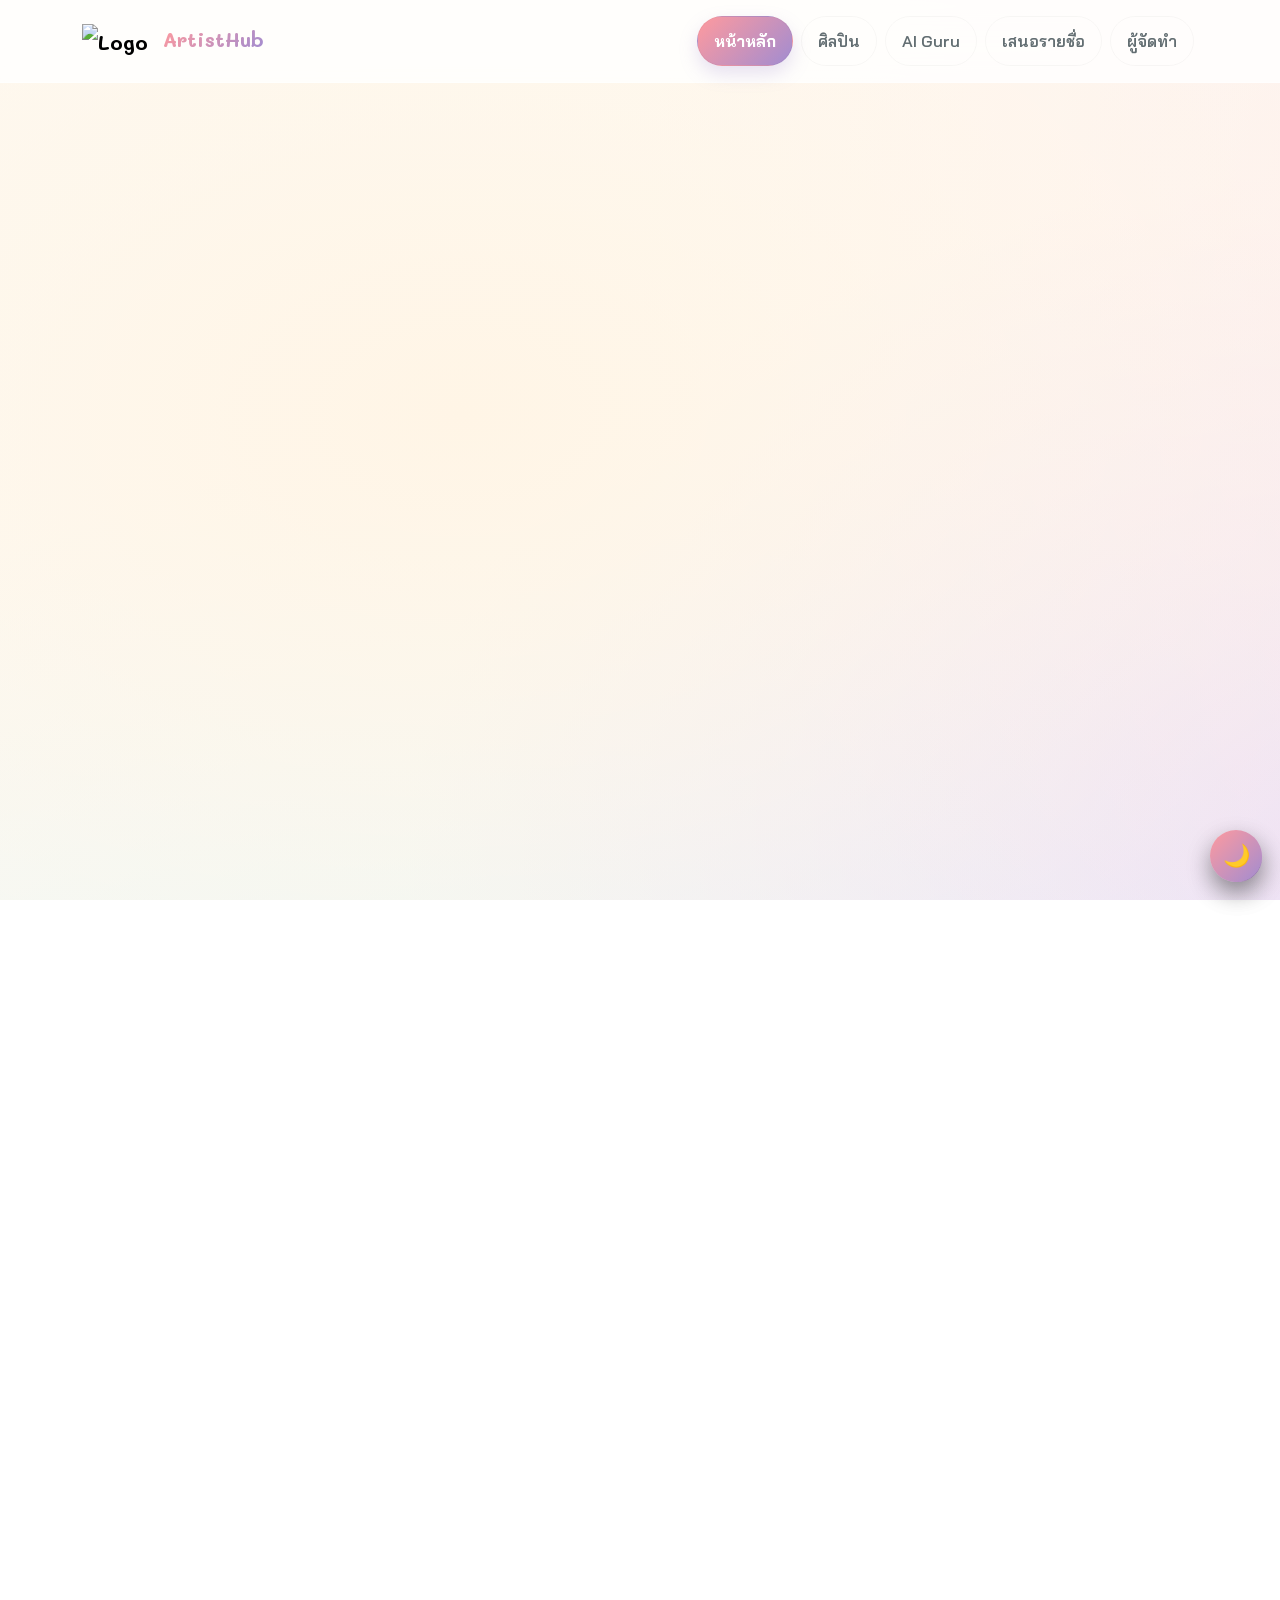
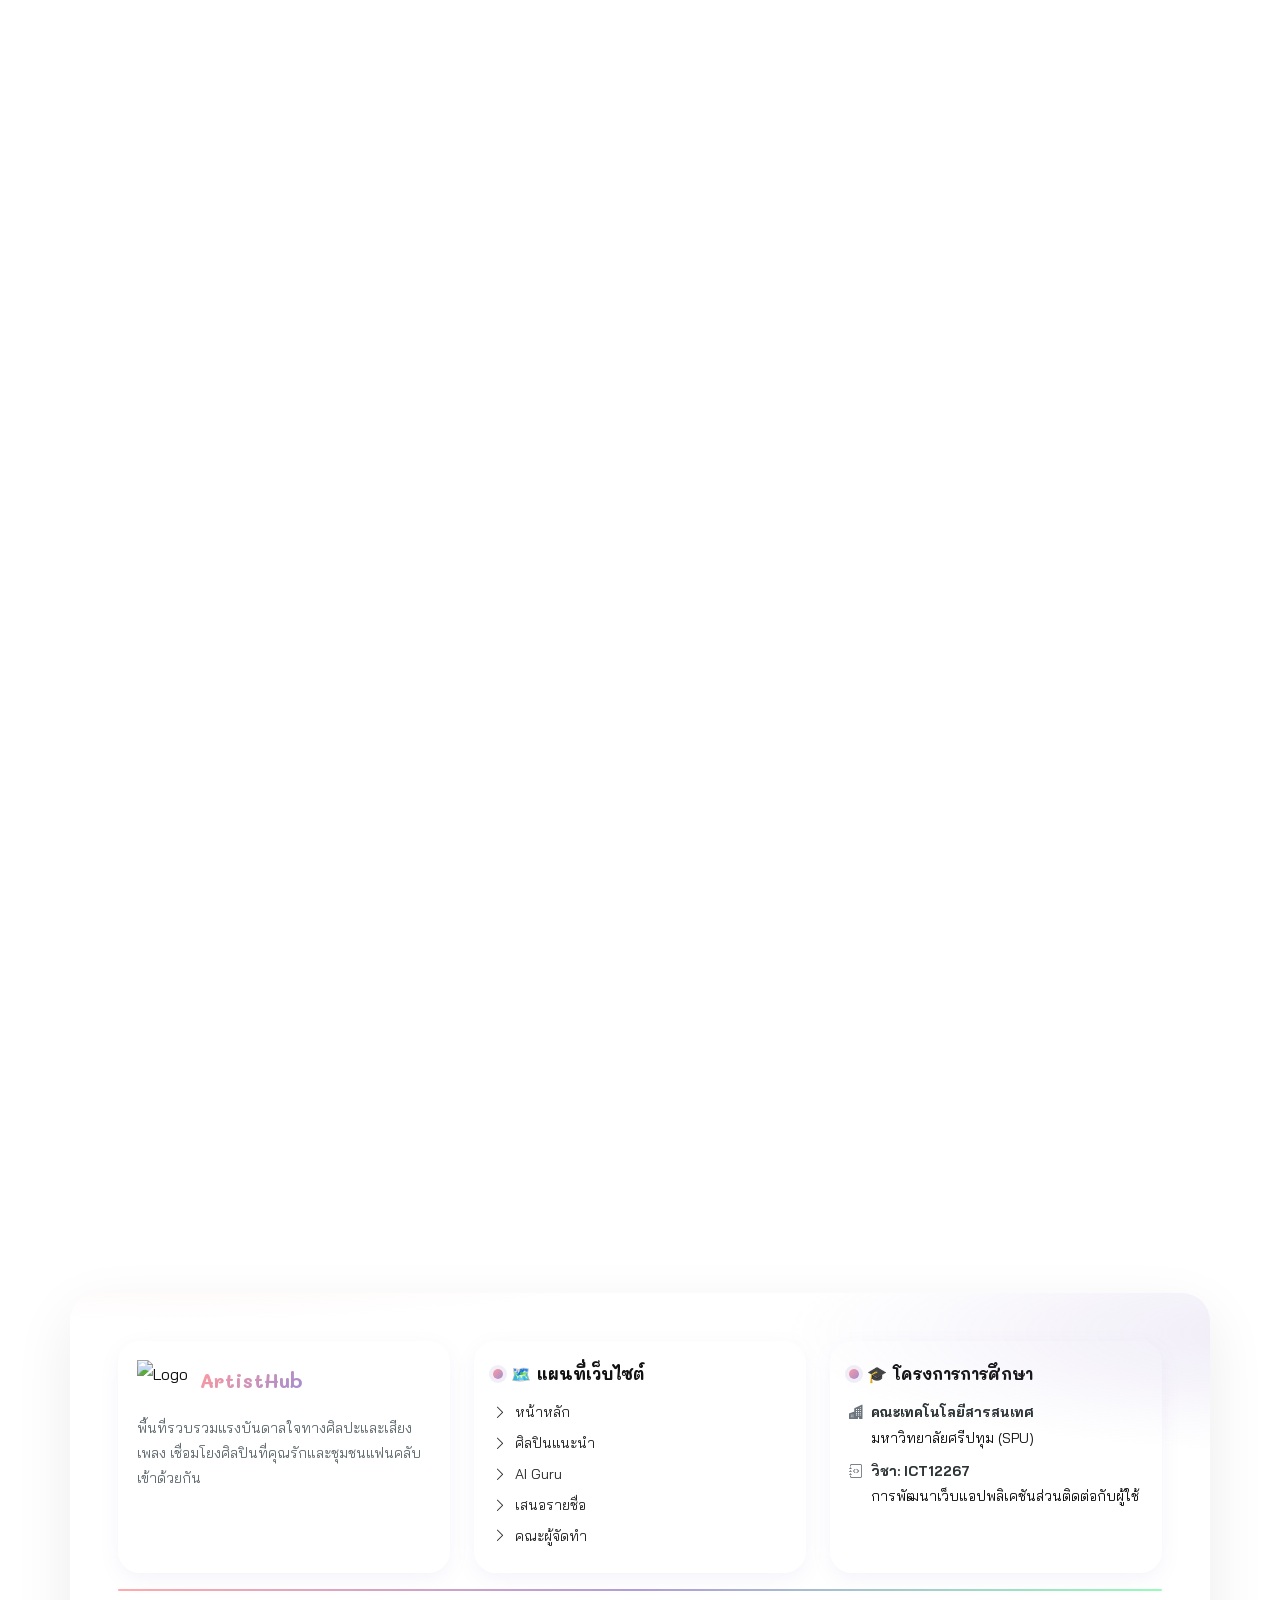
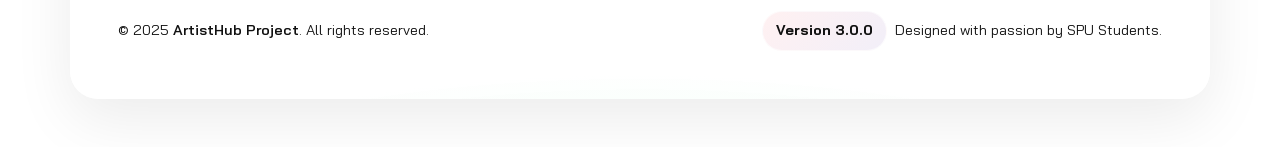
==== index.html @ 39390eb4 "Update index.html" ====
<!DOCTYPE html>
<html lang="th">
<head>
  <meta charset="utf-8"/>
  <meta name="viewport" content="width=device-width, initial-scale=1"/>
  <title>ArtistHub - Discover Art & Artists</title>

  <link rel="icon" href="https://github.com/Ikarasul/karasu.github.io/blob/main/img/Logo%20SPU%20SIT_White.png?raw=true" type="image/png">

  <link rel="preconnect" href="https://fonts.googleapis.com">
  <link rel="preconnect" href="https://fonts.gstatic.com" crossorigin>
  <link href="https://fonts.googleapis.com/css2?family=Bai+Jamjuree:wght@300;400;500;600;700&family=Caveat:wght@400;700&family=Mali:wght@300;400;500;600;700&display=swap" rel="stylesheet">
  <link href="https://cdn.jsdelivr.net/npm/bootstrap@5.3.2/dist/css/bootstrap.min.css" rel="stylesheet">
  <link href="https://cdn.jsdelivr.net/npm/bootstrap-icons@1.11.3/font/bootstrap-icons.css" rel="stylesheet">
  <link rel="stylesheet" href="https://cdnjs.cloudflare.com/ajax/libs/animate.css/4.1.1/animate.min.css"/>

  <script src="https://cdn.jsdelivr.net/npm/marked/marked.min.js"></script>
  <script src="https://cdnjs.cloudflare.com/ajax/libs/three.js/r128/three.min.js"></script>

  <style>
    :root {
      --primary: #FF9A9E; --secondary: #A18CD1; --accent: #84FAB0;
      --text-main: #2D3436; --text-muted: #636E72; --bg-body: #FDFBF7;
      --glass-bg: rgba(255, 255, 255, 0.75);
      --glass-border: 1px solid rgba(255, 255, 255, 0.6);
      --glass-highlight: 1px solid rgba(255, 255, 255, 0.9);
      --shadow-soft: 0 10px 30px -5px rgba(161, 140, 209, 0.15);
      --shadow-hover: 0 20px 40px -5px rgba(161, 140, 209, 0.25);
      --gradient-primary: linear-gradient(135deg, var(--primary), var(--secondary));
    }

    /* 🌙 Dark mode variables (non-destructive override) */
    body.dark {
      --text-main: #EAEAF1;
      --text-muted: #A8B0B8;
      --bg-body: #0E0F13;
      --glass-bg: rgba(18, 18, 22, 0.72);
      --glass-border: 1px solid rgba(255,255,255,0.08);
      --glass-highlight: 1px solid rgba(255,255,255,0.12);
      --shadow-soft: 0 10px 30px -5px rgba(10, 10, 10, 0.6);
      --shadow-hover: 0 20px 50px -5px rgba(0, 0, 0, 0.7);
    }

    body {
      font-family: 'Bai Jamjuree', sans-serif;
      background-color: var(--bg-body); color: var(--text-main); line-height: 1.8; overflow-x: hidden;
      /* Pastel 3D Background */
      background:
        radial-gradient(at 18% 23%, #fff5e6 0px, transparent 50%),
        radial-gradient(at 85% 15%, #ffe3e8 0px, transparent 50%),
        radial-gradient(at 54% 47%, #e3d7ff 0px, transparent 50%),
        radial-gradient(at 22% 83%, #d6f5ff 0px, transparent 50%),
        radial-gradient(at 74% 78%, #e8ffe3 0px, transparent 50%),
        linear-gradient(135deg, #fdfbf7 0%, #fff 100%);
      background-attachment: fixed; background-size: 200% 200%; animation: gradientMove 15s ease infinite;
    }
    @keyframes gradientMove { 0% { background-position: 0% 50%; } 50% { background-position: 100% 50%; } 100% { background-position: 0% 50%; } }

    #canvas-bg { position: fixed; top: 0; left: 0; width: 100%; height: 100%; z-index: -1; pointer-events: none; opacity: 1; }
    h1, h2, h3, h4, h5, h6, .navbar-brand, .section-title, .artist-name, .post-it { font-family: 'Mali', cursive; font-weight: 700; }
    
    ::-webkit-scrollbar { width: 10px; }
    ::-webkit-scrollbar-track { background: rgba(255,255,255,0.5); backdrop-filter: blur(4px); }
    ::-webkit-scrollbar-thumb { background: var(--gradient-primary); border-radius: 10px; border: 3px solid transparent; background-clip: content-box; }
    ::-webkit-scrollbar-thumb:hover { background-color: var(--secondary); }

    .glass-panel { background: var(--glass-bg); backdrop-filter: blur(20px); -webkit-backdrop-filter: blur(20px); border: var(--glass-border); border-top: var(--glass-highlight); box-shadow: var(--shadow-soft); border-radius: 32px; transition: all 0.4s; position: relative; overflow: hidden; }
    .glass-panel:hover { transform: translateY(-5px); box-shadow: var(--shadow-hover); }

    .navbar { background: rgba(255, 255, 255, 0.8) !important; backdrop-filter: blur(24px); border-bottom: 1px solid rgba(255,255,255,0.5); padding: 1rem 0; transition: all 0.4s ease; }
    body.dark .navbar { background: rgba(20, 21, 27, 0.9) !important; border-bottom: 1px solid rgba(255,255,255,0.08); }
    .navbar-brand img { height: 48px; transition: 0.5s; }
    .navbar-brand:hover img { transform: scale(1.1) rotate(5deg); }
    .brand-text { background: var(--gradient-primary); -webkit-background-clip: text; -webkit-text-fill-color: transparent; font-weight: 800; }
    .nav-link { color: var(--text-muted) !important; font-weight: 700; border-radius: 50px; padding: 0.6rem 1.5rem !important; margin: 0 4px; transition: all 0.3s ease; }
    .nav-link:hover { color: var(--primary) !important; background: rgba(255, 154, 158, 0.08); transform: translateY(-2px); }
    .nav-link.active { background: var(--gradient-primary); color: #fff !important; box-shadow: 0 4px 15px rgba(161, 140, 209, 0.4); }
    .btn-contact { background: var(--text-main); color: #fff !important; border-radius: 50px; border: none; padding: 0.7rem 2rem !important; transition: 0.4s; font-family: 'Bai Jamjuree'; font-weight: 600; }
    .btn-contact:hover { background: var(--secondary); transform: translateY(-3px) scale(1.05); box-shadow: 0 8px 20px rgba(161, 140, 209, 0.4); }

    /* Dark-mode surface overrides for components that used hard #fff backgrounds */
    body.dark .artist-sidebar,
    body.dark .detail-photo-container,
    body.dark .ai-guru-container,
    body.dark .member-card,
    body.dark .chat-board-container,
    body.dark .video-card { background: rgba(18, 18, 22, 0.82) !important; border-color: rgba(255,255,255,0.08) !important; }
    body.dark .video-card { box-shadow: 0 10px 20px rgba(0,0,0,.5); }
    body.dark .detail-photo-inner { background: #0f1117; }
    body.dark .detail-photo-overlay { background: rgba(18,18,22,0.86); border-color: rgba(255,255,255,.08); }
    body.dark .text-dark { color: var(--text-main) !important; }
    body.dark .text-muted { color: var(--text-muted) !important; }
    body.dark .border { border-color: rgba(255,255,255,0.1) !important; }
    body.dark .bg-white { background-color: rgba(18,18,22,0.8) !important; }

    /* Inputs / list */
    body.dark .form-control,
    body.dark input[type="text"],
    body.dark .list-group-item { background: #0f1117; color: var(--text-main); border-color: #2a2f3a; }
    body.dark .list-group-item.radio-item { background: rgba(255,255,255,0.05); }

    /* Footer */
    footer.reveal { opacity: 0; transform: translateY(30px); transition: 1.2s ease; }
    footer.reveal.active { opacity: 1; transform: translateY(0); }
    footer a { transition: 0.2s; }
    footer a:hover { color: var(--primary) !important; transform: translateX(3px); display:inline-block;}
    body.dark footer { background: #0f1117 !important; }
    body.dark footer .text-muted, body.dark footer a { color: var(--text-muted) !important; }

    /* 🖼️ [UPDATED] Hero Image Styling - ปรับกรอบให้สวย */
    .hero { padding-top: 160px; padding-bottom: 60px; }
    .hero-profile-container { 
      position: relative; width: 100%; height: 100%; min-height: 520px;
      border-radius: 40px; overflow: hidden;
      border: 14px solid #fff;
      box-shadow: 0 30px 70px rgba(161, 140, 209, 0.35);
      transform: rotate(-2deg); 
      transition: all 0.5s cubic-bezier(0.34, 1.56, 0.64, 1);
    }
    .hero-profile-container:hover { transform: rotate(0deg) scale(1.02); box-shadow: 0 40px 90px rgba(255, 154, 158, 0.45); }
    .hero-profile-container img { width: 100%; height: 100%; object-fit: cover; object-position: top; transition: 1.5s cubic-bezier(0.19, 1, 0.22, 1); }
    .hero-info-card { position: absolute; bottom: 25px; left: 25px; right: 25px; background: rgba(255, 255, 255, 0.92); border-radius: 30px; padding: 2rem; box-shadow: 0 20px 50px rgba(0,0,0,0.1); border: 1px solid #fff; backdrop-filter: blur(10px); }
    body.dark .hero-info-card { background: rgba(18,18,22,0.9); border-color: rgba(255,255,255,.08); }

    /* Bento Grid */
    .bento-grid { display: grid; grid-template-columns: 1.4fr 1fr 1fr; grid-template-rows: 190px 190px; gap: 20px; }
    .bento-item { border-radius: 32px; overflow: hidden; position: relative; background: #fff; box-shadow: var(--shadow-soft); cursor: pointer; transition: 0.4s; border: 4px solid rgba(255,255,255,0.6); }
    .bento-item:hover { transform: scale(1.03) translateY(-5px); z-index: 10; box-shadow: var(--shadow-hover); border-color: #fff; }
    .bento-item img { width: 100%; height: 100%; object-fit: cover; transition: 0.6s; }
    .bento-item:hover img { transform: scale(1.1); }
    .bento-item.large-vertical { grid-column: 1 / 2; grid-row: 1 / 3; }
    .bento-item.wide-horizontal { grid-column: 2 / 4; grid-row: 2 / 3; }
    body.dark .bento-item { background: rgba(18,18,22,0.82); border-color: rgba(255,255,255,.08); }

    /* Artist Sidebar */
    .artist-sidebar { padding: 2rem; height: 100%; display: flex; flex-direction: column; background: rgba(255,255,255,0.85); border-radius: 32px; border: 1px solid #fff; box-shadow: var(--shadow-soft); backdrop-filter: blur(15px); }
    .filter-chip { border: 1px solid #eee; border-radius: 50px; padding: 8px 18px; font-size: 0.9rem; background: #fff; transition: 0.3s; cursor: pointer; font-family: 'Mali'; font-weight: 700; color: var(--text-muted); }
    .filter-chip.active { background: var(--gradient-primary); color: #fff; border: 1px solid transparent; box-shadow: 0 8px 15px rgba(255, 154, 158, 0.4); transform: scale(1.05); }
    body.dark .filter-chip { background: #0f1117; border-color: #2a2f3a; color: var(--text-muted); }

    .artist-btn { display: flex; align-items: center; gap: 1.2rem; width: 100%; border: none; background: #fff; padding: 12px 15px; margin-bottom: 12px; border-radius: 24px; transition: all 0.3s; text-align: left; cursor: pointer; border: 1px solid transparent; box-shadow: 0 4px 10px rgba(0,0,0,0.03); }
    .artist-btn:hover { transform: translateX(8px); box-shadow: var(--shadow-hover); border-color: var(--accent); }
    .artist-btn.active { background: #fff; border: 2px solid var(--primary); box-shadow: 0 8px 25px rgba(255, 154, 158, 0.2); }
    body.dark .artist-btn,
    body.dark .artist-btn.active { background: rgba(18,18,22,0.9); border-color: rgba(255,255,255,.08); color: var(--text-main); }

    .artist-avatar { width: 56px; height: 56px; border-radius: 50%; object-fit: cover; object-position: top center; border: 3px solid #fff; box-shadow: 0 4px 10px rgba(0,0,0,0.1); transition: 0.4s; }
    .artist-btn:hover .artist-avatar { transform: rotate(15deg) scale(1.1); }
    .artist-group-header { color: var(--text-main); font-weight: 800; font-size: 1rem; letter-spacing: 1px; margin: 1.5rem 0 0.8rem 0; padding-left: 15px; border-left: 5px solid var(--secondary); background: linear-gradient(90deg, rgba(255,255,255,0.6), transparent); border-radius: 0 15px 15px 0; padding-top: 5px; padding-bottom: 5px; }
    body.dark .artist-group-header { background: linear-gradient(90deg, rgba(255,255,255,0.06), transparent); }

    /* Detail & Hot Pick */
    .detail-photo-container { position: relative; border-radius: 32px; padding: 12px; background: #fff; box-shadow: var(--shadow-soft); margin-bottom: 2.5rem; transform: rotate(-1deg); transition: all 0.5s; }
    .detail-photo-container:hover { transform: rotate(0deg) scale(1.01) translateY(-5px); z-index: 10; }
    .detail-photo-inner { border-radius: 24px; overflow: hidden; height: 480px; position: relative; box-shadow: inset 0 0 20px rgba(0,0,0,0.1); display: flex; justify-content: center; align-items: center; background: #f8f9fa; }
    .detail-photo { width: auto; height: 100%; max-width: 100%; object-fit: cover; }
    .detail-photo-overlay { position: absolute; bottom: 20px; left: 20px; right: 20px; background: rgba(255, 255, 255, 0.9); padding: 1.5rem; border-radius: 24px; backdrop-filter: blur(15px); text-align: center; border: 1px solid #fff; box-shadow: 0 10px 30px rgba(0,0,0,0.1); }
    .detail-bio-box { background: rgba(255,255,255,0.6); border-radius: 24px; padding: 2.5rem; max-height: 600px; overflow-y: auto; margin-bottom: 2rem; border-left: 5px solid var(--primary); box-shadow: inset 0 2px 10px rgba(0,0,0,0.02); }
    body.dark .detail-bio-box { background: rgba(18,18,22,0.6); }

    .video-card { border-radius: 20px; overflow: hidden; background: #fff; position: relative; box-shadow: 0 5px 15px rgba(0,0,0,0.05); transition: all 0.4s; border: 4px solid #fff; cursor: pointer; }
    .video-card:hover { transform: translateY(-5px) scale(1.02); box-shadow: 0 15px 35px rgba(161, 140, 209, 0.25); }
    .video-card img { width: 100%; height: 150px; object-fit: cover; }

    /* Radio */
    .radio-panel { background: linear-gradient(145deg, #2d3436 0%, #1e272e 100%); color: white; border: none; border-radius: 32px; overflow: hidden; box-shadow: 0 20px 60px rgba(0,0,0,0.4); position: relative; }
    .radio-panel::before { content: ''; position: absolute; inset: 0; background: url('data:image/svg+xml,%3Csvg width="20" height="20" xmlns="http://www.w3.org/2000/svg"%3E%3Cpath d="M1 1h1v1H1V1z" fill="rgba(255,255,255,0.05)"/%3E%3C/svg%3E'); opacity: 0.3; pointer-events: none; }
    .globe-container { width: 320px; height: 320px; margin: 0 auto; border-radius: 50%; background: #000; box-shadow: 0 0 50px rgba(108, 92, 231, 0.3), inset 0 0 60px rgba(0,0,0,0.9); cursor: grab; position: relative; }
    .radio-item { background: rgba(255,255,255,0.05); border: 1px solid rgba(255,255,255,0.1); color: #dfe6e9; margin-bottom: 8px; border-radius: 16px !important; transition: 0.2s; }
    .radio-item:hover { background: rgba(255,255,255,0.1); transform: translateX(5px); color: #fff; }
    .radio-item.active { background: linear-gradient(90deg, rgba(108, 92, 231, 0.8), rgba(108, 92, 231, 0.4)); border-color: #a29bfe; color: #fff; font-weight: bold; }

    /* AI Guru */
    .ai-guru-container { background: linear-gradient(135deg, #fff 0%, #f8f9fa 100%); border: 1px solid #fff; border-radius: 32px; padding: 3rem; box-shadow: var(--shadow-hover); position: relative; overflow: visible; margin-top: 40px; }
    .ai-guru-container::before { content: ''; position: absolute; top: 0; left: 0; width: 100%; height: 8px; background: var(--gradient-primary); }
    .ai-chat-box { background: #fff; border-radius: 24px; border: 1px solid #eee; box-shadow: inset 0 0 30px rgba(0,0,0,0.02); padding: 20px; min-height: 200px; max-height: 600px; overflow-y: auto; }
    .ai-chat-box a { color: var(--secondary); text-decoration: none; font-weight: bold; border-bottom: 1px dashed var(--secondary); transition: 0.2s; }
    .ai-chat-box a:hover { color: var(--primary); border-bottom: 1px solid var(--primary); }
    body.dark .ai-chat-box { background: #0f1117; border-color: #2a2f3a; }

    .ai-cat-avatar { width: 120px; height: 120px; border-radius: 50%; object-fit: cover; border: 5px solid #fff; box-shadow: 0 10px 30px rgba(0,0,0,0.15); position: absolute; top: -60px; left: 50%; transform: translateX(-50%); z-index: 10; background: #fff; }
    .ai-input-group input { border: 2px solid #eee; border-radius: 50px; padding: 15px 25px; transition: 0.3s; }
    .ai-input-group input:focus { border-color: var(--secondary); outline: none; box-shadow: 0 0 0 4px rgba(161, 140, 209, 0.15); }
    body.dark .ai-input-group input { background: #0f1117; color: var(--text-main); border-color: #2a2f3a; }

    /* Chat & Members */
    .chat-board-container { background: rgba(255,255,255,0.6); border-radius: 32px; padding: 3rem; min-height: 480px; overflow-y: auto; box-shadow: inset 0 0 40px rgba(0,0,0,0.05); border: 2px dashed rgba(161, 140, 209, 0.3); }
    .post-it { width: 240px; min-height: 180px; padding: 1.8rem; background: #fff; color: #555; position: relative; box-shadow: 5px 8px 20px rgba(0,0,0,0.08); transition: all 0.4s; border-radius: 2px 2px 25px 2px; animation: floatIn 0.6s ease-out backwards; }
    .post-it:hover { transform: scale(1.1) rotate(0deg) !important; z-index: 100; box-shadow: 20px 30px 50px rgba(161, 140, 209, 0.2); }
    body.dark .post-it { background: #111319; color: var(--text-main); }

    .member-card { background: rgba(255, 255, 255, 0.85); border: 2px solid #fff; border-radius: 32px; padding: 3rem 2rem; text-align: center; transition: 0.4s; box-shadow: var(--shadow-soft); backdrop-filter: blur(10px); position: relative; overflow: hidden; }
    .member-card:hover { transform: translateY(-15px); box-shadow: var(--shadow-hover); border-color: var(--secondary); }
    .member-card img { 
        width: 130px; height: 130px; 
        border-radius: 50%; 
        object-fit: cover; 
        border: 7px solid #fff; 
        box-shadow: 0 12px 25px rgba(161, 140, 209, 0.3); 
        margin: 0 auto 1.5rem; 
        display: block; 
        transition: transform 0.3s cubic-bezier(0.175, 0.885, 0.32, 1.275);
    }
    .member-card:hover img {
        transform: scale(1.1) rotate(3deg);
        border-color: #fff;
    }
    
    .reveal { opacity: 0; transform: translateY(50px); transition: all 1s; }
    .reveal.active { opacity: 1; transform: translateY(0); }
    .hidden { display: none !important; }
    

    /* Floating theme toggle button */
    .theme-toggle {
      position: fixed; right: 18px; bottom: 18px; z-index: 9999;
      width: 48px; height: 48px; border-radius: 50%;
      display: flex; align-items: center; justify-content: center;
      background: var(--gradient-primary); color: #fff; border: none;
      box-shadow: 0 10px 25px rgba(0,0,0,.25); cursor: pointer;
    }
    .theme-toggle i { font-size: 1.25rem; }
    .theme-toggle:active { transform: scale(0.96); }

    @media (max-width: 768px) {
       .hero-profile-container { min-height: 350px; }
       .section-title { font-size: 2.2rem; }
       .globe-container { width: 240px; height: 240px; }
    }
  
    /* DARK MODE */
    body.dark {
      --text-main: #e5e7eb;
      --text-muted: #b3b9c6;
      --bg-body: #0b0e13;
      --glass-bg: rgba(17, 18, 22, 0.65);
      --glass-border: 1px solid rgba(255,255,255,0.06);
      --glass-highlight: 1px solid rgba(255,255,255,0.12);
      --shadow-soft: 0 10px 30px -5px rgba(0,0,0,0.5);
      --shadow-hover: 0 20px 40px -5px rgba(0,0,0,0.6);
      --gradient-primary: linear-gradient(135deg, #A18CD1, #84FAB0);
    }
    body.dark {
      color: var(--text-main);
      background:
        radial-gradient(at 18% 23%, rgba(26, 33, 45, 0.9) 0px, transparent 55%),
        radial-gradient(at 85% 15%, rgba(52, 31, 73, 0.9) 0px, transparent 55%),
        radial-gradient(at 54% 47%, rgba(21, 34, 48, 0.9) 0px, transparent 55%),
        radial-gradient(at 22% 83%, rgba(26, 38, 32, 0.9) 0px, transparent 55%),
        radial-gradient(at 74% 78%, rgba(28, 24, 35, 0.9) 0px, transparent 55%),
        linear-gradient(135deg, #0b0e13 0%, #111827 100%);
      background-attachment: fixed;
      background-size: 200% 200%;
      animation: gradientMove 15s ease infinite;
    }
    body.dark .navbar {
      background: rgba(17,18,22,0.88) !important;
      border-bottom: 1px solid rgba(255,255,255,0.06);
    }
    body.dark .brand-text { -webkit-text-fill-color: initial; }
    body.dark .nav-link { color: var(--text-muted) !important; }
    body.dark .nav-link.active { color: #fff !important; background: var(--gradient-primary); }
    body.dark .btn-contact { background: #222733; }
    body.dark .glass-panel,
    body.dark .member-card,
    body.dark .artist-sidebar,
    body.dark .detail-photo-container,
    body.dark .video-card,
    body.dark .ai-guru-container,
    body.dark .chat-board-container {
      background: var(--glass-bg) !important;
      border-color: rgba(255,255,255,0.06) !important;
      color: var(--text-main);
    }
    body.dark .detail-photo-inner { background: rgba(255,255,255,0.04); }
    body.dark .detail-photo-overlay,
    body.dark .hero-info-card {
      background: rgba(20,22,28,0.75);
      border: 1px solid rgba(255,255,255,0.06);
      color: var(--text-main);
    }
    body.dark .badge-custom { background: rgba(255,255,255,0.08); color:#e5e7eb; border: 1px solid rgba(255,255,255,0.08); }
    body.dark h1, body.dark h2, body.dark h3, body.dark h4, body.dark h5, body.dark h6 { color: #f3f4f6; }
    body.dark p, body.dark .text-muted { color: var(--text-muted) !important; }
    body.dark #canvas-bg { opacity: 0.9; }
    body.dark .radio-panel { background: linear-gradient(145deg, #151823 0%, #0f131a 100%); }
    body.dark footer.bg-white { background: rgba(17,18,22,0.6) !important; }
    body.dark .list-group-item.radio-item { background: rgba(255,255,255,0.05) !important; color: #dfe6e9; }
    body.dark .list-group-item.radio-item.active { background: linear-gradient(90deg, rgba(108, 92, 231, 0.7), rgba(108, 92, 231, 0.35)) !important; color: #fff; }
    /* Scrollbar */
    body.dark ::-webkit-scrollbar-track { background: rgba(0,0,0,0.3); }
    body.dark ::-webkit-scrollbar-thumb { background: linear-gradient(135deg, #6c5ce7, #84fab0); }
    
/* ===== UI Shape Enhancements (keep theme/color) ===== */
:root{
  --radius-xl: 32px;
  --radius-lg: 24px;
  --radius-md: 18px;
  --radius-pill: 999px;
  --shadow-1: 0 10px 30px -8px rgba(0,0,0,.08);
  --shadow-2: 0 18px 50px -10px rgba(0,0,0,.12);
  --outline-soft: 1px solid rgba(255,255,255,0.6);
  --outline-ghost: 1px solid rgba(0,0,0,0.05);
}

/* Section title pill underline */
.section-title{
  position:relative;
  display:inline-block;
  padding-bottom:.35rem;
}
.section-title::after{
  content:"";
  position:absolute;
  left:.15rem; right:.15rem; bottom:-.45rem;
  height:8px;
  border-radius: var(--radius-pill);
  background: linear-gradient(90deg, var(--primary), var(--secondary), var(--accent));
  opacity:.35;
}

/* Smoother glass panels with consistent, cute curves */
.glass-panel{
  border-radius: var(--radius-xl) !important;
  box-shadow: var(--shadow-1) !important;
  border: var(--outline-soft) !important;
}
.glass-panel:hover{ box-shadow: var(--shadow-2) !important; transform: translateY(-2px); }

/* Squircle-ish cards */
.member-card,
.video-card,
.detail-photo-container,
.detail-photo-inner,
.ai-guru-container,
.chat-board-container,
.radio-panel,
.artist-sidebar{
  border-radius: var(--radius-xl) !important;
}

/* Buttons & chips go pill-shaped */
.btn, .filter-chip, .badge-custom, .nav-link, .btn-contact{
  border-radius: var(--radius-pill) !important;
}

/* Inputs round & comfy */
input.form-control, .ai-input-group input, #chat-name, #chat-input{
  border-radius: var(--radius-pill) !important;
  padding-top: .85rem; padding-bottom: .85rem;
}

/* Artist list items get softer hover + outline */
.artist-btn{
  border-radius: var(--radius-lg) !important;
  border: 1px solid rgba(0,0,0,0.04) !important;
  box-shadow: 0 6px 14px rgba(0,0,0,0.04);
}
.artist-btn:hover{ transform: translateX(8px) translateY(-2px) !important; box-shadow: 0 12px 24px rgba(0,0,0,0.08); }
.artist-btn.active{ border: 2px solid var(--primary) !important; }

/* Hero frame even rounder */
.hero-profile-container{
  border-radius: calc(var(--radius-xl) + 8px) !important;
  border-width: 12px !important;
}

/* Detail overlay rounded */
.detail-photo-overlay{
  border-radius: var(--radius-lg) !important;
}

/* Post-it notes: slightly round + shadow pop */
.post-it{
  border-radius: 18px 18px 28px 18px !important;
  box-shadow: 0 14px 28px rgba(0,0,0,0.12) !important;
}

/* Navbar pills */
.navbar .nav-link{
  padding: .6rem 1rem !important;
  border: 1px solid rgba(0,0,0,0.03);
}
.navbar .nav-link.active{
  box-shadow: 0 8px 18px rgba(161,140,209,0.25);
}

/* Radio list items smoother */
.radio-item{
  border-radius: var(--radius-lg) !important;
}

/* AI avatar frame more adorable */
.ai-cat-avatar{
  width: 110px; height: 110px;
  border-radius: 50%;
  border: 6px solid #fff;
  box-shadow: 0 12px 32px rgba(0,0,0,0.15);
}

/* Footer chips */
footer .badge{
  border-radius: var(--radius-pill);
}


/* === Fancy Footer (keeps theme colors) === */
footer.site-footer {
  --ft-bg: var(--glass-bg, rgba(255,255,255,.75));
  --ft-ink: var(--text-main, #2d3436);
  --ft-muted: var(--text-muted, #636e72);
  --ft-card: rgba(255,255,255,.9);
  --ft-border: rgba(255,255,255,.7);
  --ft-shadow: 0 20px 60px rgba(0,0,0,.08);
  position: relative;
  border: 0 !important;
  background: var(--ft-bg);
  backdrop-filter: blur(18px);
  -webkit-backdrop-filter: blur(18px);
  border-radius: 28px;
  box-shadow: var(--ft-shadow);
  overflow: hidden;
}

footer.site-footer .ink { color: var(--ft-ink); }
footer.site-footer .muted { color: var(--ft-muted); }

/* soft gradient beam */
footer.site-footer::before{
  content:"";
  position:absolute; inset:-1px;
  background: radial-gradient(1200px 220px at 10% -20%, rgba(255,154,158,.18), transparent 50%),
              radial-gradient(900px 200px at 110% 10%, rgba(161,140,209,.18), transparent 60%),
              radial-gradient(800px 180px at 50% 120%, rgba(132,250,176,.16), transparent 60%);
  pointer-events:none;
}

/* header row */
.footer-brand {
  display:flex; align-items:center; gap:.75rem;
}
.footer-brand .brand {
  font-family:'Mali', cursive;
  font-weight:800;
  letter-spacing:.3px;
  background: var(--gradient-primary);
  -webkit-background-clip:text;
  -webkit-text-fill-color:transparent;
}

/* cards */
.footer-card{
  background: var(--ft-card);
  border: 1px solid var(--ft-border);
  border-radius: 22px;
  padding: 18px 18px;
  height: 100%;
  box-shadow: 0 6px 18px rgba(161,140,209,.10);
}

.footer-title{
  font-family:'Mali', cursive;
  font-weight:800;
  display:flex; align-items:center; gap:.5rem;
  margin-bottom: .75rem;
}

.footer-title .dot{
  width:10px; height:10px; border-radius:999px;
  background: linear-gradient(135deg, var(--primary), var(--secondary));
  box-shadow: 0 0 0 4px rgba(161,140,209,.15);
}

.footer-links{
  list-style:none; padding:0; margin:0;
}
.footer-links li{ margin:.35rem 0; }
.footer-links a{
  text-decoration:none;
  color: var(--ft-muted);
  border-bottom:1px dashed transparent;
  padding-bottom: 2px;
  transition:.2s ease;
}
.footer-links a:hover{
  color: var(--primary);
  border-color: var(--primary);
  transform: translateX(2px);
}

/* info row */
.footer-meta{
  display:flex; flex-wrap:wrap;
  gap:.75rem;
  align-items:center;
  justify-content:space-between;
  color: var(--ft-muted);
  font-size:.9rem;
}

.badge-chip{
  background: linear-gradient(135deg, rgba(255,154,158,.14), rgba(161,140,209,.14));
  border: 1px solid rgba(255,255,255,.65);
  border-radius: 999px;
  padding: .4rem .8rem;
  font-weight:700;
}

/* divider */
.footer-divider{
  height:2px; border:0; margin: 1rem 0 1.2rem 0;
  background: linear-gradient(90deg, var(--primary), var(--secondary), var(--accent));
  opacity:.85;
  border-radius: 2px;
}

/* dark mode tune */
[data-theme="dark"] footer.site-footer{
  --ft-card: rgba(18,18,22,.55);
  --ft-border: rgba(255,255,255,.08);
  background: rgba(10,10,12,.55);
  box-shadow: 0 20px 60px rgba(0,0,0,.5);
}
[data-theme="dark"] .footer-links a{ color:#cfd2d6; }
[data-theme="dark"] .footer-card{ box-shadow: 0 10px 24px rgba(0,0,0,.35); }


/* === Footer Typography & Color Tweaks (light + dark) === */
footer.container {
  color: var(--text-main);
}
footer.container h5,
footer.container .fw-bold {
  color: var(--text-main);
}
footer.container p,
footer.container li,
footer.container small,
footer.container .text-muted {
  color: var(--text-muted) !important;
}
footer.container a {
  color: var(--text-main);
  opacity: .9;
  text-decoration: none;
}
footer.container a:hover {
  color: var(--primary) !important;
  opacity: 1;
  transform: translateX(2px);
}

/* Dark mode support (covering both data-theme and .dark conventions) */
:root[data-theme="dark"] footer.container,
body.dark footer.container {
  color: #ececf1;
}
:root[data-theme="dark"] footer.container h5,
:root[data-theme="dark"] footer.container .fw-bold,
body.dark footer.container h5,
body.dark footer.container .fw-bold {
  color: #ffffff;
}
:root[data-theme="dark"] footer.container p,
:root[data-theme="dark"] footer.container li,
:root[data-theme="dark"] footer.container small,
:root[data-theme="dark"] footer.container .text-muted,
body.dark footer.container p,
body.dark footer.container li,
body.dark footer.container small,
body.dark footer.container .text-muted {
  color: rgba(236,236,241,.8) !important;
}
:root[data-theme="dark"] footer.container a,
body.dark footer.container a {
  color: #ffffff;
  opacity: .92;
}
:root[data-theme="dark"] footer.container a:hover,
body.dark footer.container a:hover {
  color: var(--accent) !important;
  opacity: 1;
}


/* === Footer readability: force dark text for clarity === */
footer, footer p, footer li, footer small, footer .text-muted, footer a, footer h5, footer div, footer span {
  color: #111 !important;
}
footer a:hover {
  color: var(--primary) !important;
}
/* Keep the gradient divider visible against dark text */
footer hr {
  opacity: 1;
}


/* === Dark mode footer readability fix === */
html.dark footer, html.dark footer *,
[data-theme="dark"] footer, [data-theme="dark"] footer * {
  color: #111 !important;
}
html.dark footer a:hover, [data-theme="dark"] footer a:hover {
  color: var(--primary, #FF9A9E) !important;
}
html.dark footer, [data-theme="dark"] footer {
  background: #ffffff !important; /* keep footer light so black text is readable */
  border-top-color: rgba(0,0,0,0.08) !important;
}


/* ==== Dark Mode Improvements (global text & component overrides) ==== */
body.dark {
  --primary: #FF9A9E;
  --secondary: #A18CD1;
  --accent: #84FAB0;
  --text-main: #e8eaee;
  --text-muted: #b9c0c7;
  --bg-body: #0d0f14;
  --glass-bg: rgba(20, 22, 28, 0.6);
  --glass-border: 1px solid rgba(255, 255, 255, 0.08);
  --glass-highlight: 1px solid rgba(255, 255, 255, 0.12);
  --shadow-soft: 0 10px 30px -5px rgba(0,0,0,0.35);
  --shadow-hover: 0 20px 40px -5px rgba(0,0,0,0.55);
  --gradient-primary: linear-gradient(135deg, #a78bfa, #fb7185);
  background:
    radial-gradient(at 18% 23%, rgba(59,64,78,0.35) 0px, transparent 50%),
    radial-gradient(at 85% 15%, rgba(47,51,66,0.35) 0px, transparent 50%),
    radial-gradient(at 54% 47%, rgba(36,39,53,0.35) 0px, transparent 50%),
    radial-gradient(at 22% 83%, rgba(28,30,41,0.35) 0px, transparent 50%),
    radial-gradient(at 74% 78%, rgba(24,26,35,0.35) 0px, transparent 50%),
    linear-gradient(135deg, #0b0d12 0%, #11131a 100%) !important;
  color: var(--text-main);
}

/* Navbar & Nav links */
body.dark .navbar{
  background: rgba(15,17,22,0.85) !important;
  border-bottom: 1px solid rgba(255,255,255,0.08);
}
body.dark .nav-link{ color: var(--text-muted) !important; }
body.dark .nav-link.active{ color: #fff !important; box-shadow: 0 4px 14px rgba(167,139,250,0.25); }
body.dark .btn-contact{ background: #1f2430; color:#fff !important; }
body.dark .btn-contact:hover{ background: #6c5ce7; }

/* Glass panels & cards */
body.dark .glass-panel{ background: var(--glass-bg); border: var(--glass-border); border-top: var(--glass-highlight); }
body.dark .member-card,
body.dark .artist-sidebar,
body.dark .detail-photo-container,
body.dark .video-card,
body.dark .ai-guru-container,
body.dark .chat-board-container { background: rgba(22,24,31,0.7); border-color: rgba(255,255,255,0.1); }

/* Text utilities from Bootstrap that were forced dark */
body.dark .text-dark{ color: var(--text-main) !important; }
body.dark .text-muted{ color: var(--text-muted) !important; }

/* Badges & pills readability */
body.dark .badge-custom{ color:#fff; background: rgba(167,139,250,0.2); border:1px solid rgba(167,139,250,0.35); }
body.dark .badge.bg-danger{ background-color:#ef4444 !important; }
body.dark .badge.bg-warning{ background-color:#f59e0b !important; color:#111 !important; }

/* Inputs */
body.dark input.form-control{
  background:#131722; color: var(--text-main); border-color: rgba(255,255,255,0.12);
}
body.dark input.form-control::placeholder{ color:#8a93a3; }
body.dark .ai-input-group input{ background:#131722; color:var(--text-main); border-color: rgba(255,255,255,0.12); }

/* Artist list buttons */
body.dark .artist-btn{ background:#151a24; color:var(--text-main); border-color: rgba(255,255,255,0.06); }
body.dark .artist-btn .artist-name{ color: var(--text-main); }
body.dark .artist-info-sm{ color: var(--text-muted); }
body.dark .artist-group-header{ color: var(--text-main); background: linear-gradient(90deg, rgba(255,255,255,0.06), transparent); border-left-color:#6c5ce7; }

/* Detail area overlays */
body.dark .detail-photo-inner{ background:#0f131b; }
body.dark .detail-photo-overlay{ background: rgba(16,18,24,0.85); border-color: rgba(255,255,255,0.06); }
body.dark .detail-bio-box{ background: rgba(255,255,255,0.06); color: var(--text-main); border-left-color: #a78bfa; }

/* AI chat bubbles */
body.dark .ai-chat-box{ background:#0f131b; border-color: rgba(255,255,255,0.06); }
body.dark .ai-chat-box .bg-white{ background:#141924 !important; color:var(--text-main) !important; border-color: rgba(255,255,255,0.08) !important; }

/* Radio panel list items */
body.dark .radio-item{ background: rgba(255,255,255,0.04); border-color: rgba(255,255,255,0.08); color: var(--text-main); }
body.dark .radio-item:hover{ background: rgba(255,255,255,0.08); }
body.dark .radio-item.active{ background: linear-gradient(90deg, rgba(108,92,231,0.55), rgba(108,92,231,0.28)); color:#fff; }

/* Footer */
body.dark footer{ background: transparent; color: var(--text-main); }
body.dark footer .text-muted,
body.dark footer p,
body.dark footer li,
body.dark footer small{ color: var(--text-main) !important; }
body.dark footer a{ color: var(--text-main) !important; }
body.dark hr{ background: linear-gradient(to right, #a78bfa, #fb7185, #84fab0); }

/* Fix hard white blocks that used #fff inline */
body.dark .bg-white{ background: #141924 !important; }
body.dark .text-white-50{ color: #c7cbd4 !important; }
body.dark .border-secondary{ border-color: rgba(255,255,255,0.15) !important; }


/* ===== Dark Mode — Footer Readability Fixes ===== */
body.dark footer,
body.dark footer.bg-white {
  background: #0f1216 !important;
  border-top: 1px solid rgba(255,255,255,0.12) !important;
}

body.dark footer .d-flex,
body.dark footer .row,
body.dark footer .col-lg-4,
body.dark footer .col-md-6,
body.dark footer .col-md-12 {
  color: #e9edf1 !important;
}

body.dark footer h5,
body.dark footer strong {
  color: #ffffff !important;
}

body.dark footer p,
body.dark footer li,
body.dark footer .small,
body.dark footer .text-muted {
  color: #cfd6df !important;
}

body.dark footer a {
  color: #ffe6f0 !important;
  text-decoration: none;
}

body.dark footer a:hover {
  color: #ff9a9e !important;
}

body.dark footer .badge.bg-light {
  background: rgba(255,255,255,0.12) !important;
  color: #ffffff !important;
  border: 1px solid rgba(255,255,255,0.24) !important;
}

body.dark footer hr {
  height: 2px !important;
  background: linear-gradient(to right, rgba(255,154,158,0.7), rgba(161,140,209,0.7), rgba(132,250,176,0.7)) !important;
  border: 0 !important;
  opacity: 1 !important;
}

/* Also ensure common utility classes don't force dark text in dark mode footer */
body.dark footer .text-dark { color: #e9edf1 !important; }
body.dark footer .bg-white { background: transparent !important; }


/* Footer meta text to white in dark mode */
.dark .footer-meta,
.dark .footer-meta * {
  color: #ffffff !important;
}
/* Keep badge readable without blasting background */
.dark .footer-meta .badge {
  background: rgba(255,255,255,0.12) !important;
  border-color: rgba(255,255,255,0.25) !important;
}


/* === Dark mode footer top section text -> black (requested) === */
body.dark footer .row p,
body.dark footer .row li,
body.dark footer .row a,
body.dark footer .row h5,
body.dark footer .row strong,
body.dark footer .row small,
body.dark footer .row .text-muted { 
  color: #111 !important;
}
/* Keep bottom copyright bar white in dark mode (previous request) */
body.dark footer > .d-flex *,
body.dark footer .badge { 
  /* no change here to preserve earlier white styling rules elsewhere */
}

/* ===== Navbar Floating Tabs (Style B) ===== */
.nav-tab {
  padding: 8px 16px;
  border-radius: 14px;
  font-weight: 600;
  transition: .25s;
}
.nav-tab:hover {
  background: #ffe5f1;
  color: #ff3d87 !important;
}
body.dark .nav-tab:hover {
  background: #332b3b;
  color: #ffaad4 !important;
}
.nav-tab.active {
  background: #ffd7ec;
  color: #d41974 !important;
}
body.dark .nav-tab.active {
  background: #4a344d;
  color: #ff8ac6 !important;
}


/* ArtistHub Dark Mode Text Tweaks */
body.dark .navbar-brand {
  filter: drop-shadow(0 0 6px rgba(255,180,220,0.55));
}


/* ArtistHub Brand — Dark Mode White */
body.dark .navbar-brand,
body.dark .navbar-brand *,
body.dark .navbar .nav-link.nav-tab:first-child {
  color: #ffffff !important;
  text-shadow: 0 0 8px rgba(255,255,255,0.4);
}


/* Globe interaction fix */
.globe-container canvas {
  pointer-events: auto !important;
  touch-action: none !important;
  cursor: grab;
}


/* Globe container pointer fix */
.globe-container {
  pointer-events: auto !important;
}


/* Scrollable artist bio box */
#dBio {
  max-height: 600px !important;
  overflow-y: auto !important;
  padding-right: 6px;
}
#dBio::-webkit-scrollbar {
  width: 6px;
}
#dBio::-webkit-scrollbar-thumb {
  background: rgba(150,150,150,0.4);
  border-radius: 4px;
}


/* === Fixed 350px matched height scrollboxes (Directory + Bio) === */
#artist-directory,
.artist-directory-scroll,
.col-lg-4 .artist-directory-scroll {
    max-height: 600px !important;
    overflow-y: auto !important;
    padding-right: 6px;
}

/* BIO scroll matched height */
#dBio {
    max-height: 600px !important;
    overflow-y: auto !important;
    padding-right: 6px;
}

/* Scrollbar styling */
#artist-directory::-webkit-scrollbar,
.artist-directory-scroll::-webkit-scrollbar,
#dBio::-webkit-scrollbar {
    width: 6px;
}
#artist-directory::-webkit-scrollbar-thumb,
.artist-directory-scroll::-webkit-scrollbar-thumb,
#dBio::-webkit-scrollbar-thumb {
    background: rgba(150,150,150,0.35);
    border-radius: 4px;
}


/* Directory scroll fixed */

#artistList::-webkit-scrollbar{width:6px;}
#artistList::-webkit-scrollbar-thumb{background:rgba(150,150,150,.35);border-radius:4px;}


#artistList {
  max-height: 600px !important;
  overflow-y: auto !important;
  padding-right:6px;
}


/* Directory decoration */
#artistList {
    background: #fff4ec !important;
    border-radius: 14px;
    padding: 10px 12px !important;
    box-shadow: 0 3px 8px rgba(0,0,0,0.08);
}

/* BIO decoration */
#dBio {
    background: #fffdf8 !important;
    border-radius: 14px;
    padding: 14px !important;
    box-shadow: 0 3px 8px rgba(0,0,0,0.07);
}

@media (prefers-color-scheme: dark) {
  #artistList {
    background: #2b2b2e !important;
    box-shadow: 0 3px 10px rgba(0,0,0,0.6);
    color: #f4f4f4 !important;
  }
  #artistList li, #artistList p, #artistList span {
    color: #f4f4f4 !important;
  }
  #artistList::-webkit-scrollbar-thumb {
    background: rgba(255,255,255,0.35) !important;
  }

  #dBio {
    background: #262629 !important;
    box-shadow: 0 3px 10px rgba(0,0,0,0.6);
    color: #f4f4f4 !important;
  }
  #dBio p, #dBio span {
    color: #f4f4f4 !important;
  }
}

/* Gossip dark mode */
@media (prefers-color-scheme: dark){
  .gossip-card, .gossip-card * { color:#ffffff !important; }
}


/* Gossip light mode (normal mode) - soft orange */
.gossip-card, .gossip-card * {
    color: #d46a1f !important;          /* soft orange text */
}
.gossip-card {
    background: #fff4ec !important;     /* peach background */
    border-radius: 12px !important;
    padding: 12px !important;
    box-shadow: 0 3px 8px rgba(0,0,0,0.08);
}


/* Light mode fix for artist list items */
.artist-btn {
  background:#fffdf8 !important;
  border-radius:18px !important;
  box-shadow:0 2px 6px rgba(0,0,0,0.06) !important;
}
.artist-group-header {
  background:#fff4ec !important;
  color:#d46a1f !important;
  padding:6px 12px !important;
  border-radius:10px !important;
}


/* FORCE LIGHT MODE COLORS */
@media (prefers-color-scheme: light) {
  .artist-btn,
  .artist-btn * {
    background: #fffdf8 !important;
    color: #d46a1f !important;
  }
  .artist-group-header,
  .artist-group-header * {
    background: #fff4ec !important;
    color: #d46a1f !important;
  }
  #artistList,
  #artistList * {
    background: #fffdf8 !important;
    color: #d46a1f !important;
  }
  /* bio */
  #dBio, #dBio * {
    background: #fff4ec !important;
    color: #333 !important;
  }
}


/* =========================================
   FIX: Directory & Artist List Colors
   (User Provided)
   ========================================= */

/* --- 1. LIGHT MODE (ค่าเริ่มต้น) --- */

/* กล่องรายชื่อศิลปิน (Container) */
#artistList {
    background-color: #ffffff !important;
    border: 1px solid #eee;
    color: #2d3436 !important;
}

/* ปุ่มตัวเลือก (Chips: ทั้งหมด, ไทย, เกาหลี...) */
.filter-chip {
    background: #fff;
    color: #636e72;
    border: 1px solid #e0e0e0;
}
.filter-chip:hover {
    background: #f1f2f6;
}
.filter-chip.active {
    background: linear-gradient(135deg, #FF9A9E, #A18CD1) !important;
    color: #fff !important;
    border: none;
}

/* หัวข้อแบ่งกลุ่ม (ศิลปินไทย, เกาหลี...) */
.artist-group-header {
    background: #f8f9fa !important;
    color: #2d3436 !important;
    border-left: 5px solid #A18CD1;
}

/* การ์ดศิลปินแต่ละคน (ปุ่ม) */
.artist-btn {
    background: #ffffff !important;
    color: #2d3436 !important;
    border: 1px solid #f0f0f0 !important;
    box-shadow: 0 4px 6px rgba(0,0,0,0.02) !important;
}
.artist-btn:hover {
    background: #fff0f3 !important;
    transform: translateX(5px);
}
.artist-btn .artist-name {
    color: #2d3436 !important;
    font-weight: 700;
}
.artist-btn .artist-info-sm {
    color: #636e72 !important;
}
.artist-btn.active {
    border: 2px solid #FF9A9E !important;
    background: #fff !important;
}

/* --- 2. DARK MODE --- */

body.dark #artistList {
    background-color: rgba(255, 255, 255, 0.03) !important;
    border: 1px solid rgba(255, 255, 255, 0.1);
    color: #f5f6fa !important;
}

body.dark .filter-chip {
    background: rgba(255, 255, 255, 0.05);
    color: #b2bec3;
    border-color: rgba(255, 255, 255, 0.1);
}
body.dark .filter-chip:hover {
    background: rgba(255, 255, 255, 0.1);
    color: #fff;
}
body.dark .filter-chip.active {
    background: linear-gradient(135deg, #a78bfa, #fb7185) !important;
    color: #fff !important;
}

body.dark .artist-group-header {
    background: linear-gradient(90deg, rgba(255,255,255,0.1), transparent) !important;
    color: #fff !important;
    border-left-color: #a78bfa;
    text-shadow: 0 0 5px rgba(0,0,0,0.5);
}

body.dark .artist-btn {
    background: rgba(255, 255, 255, 0.05) !important;
    border: 1px solid rgba(255, 255, 255, 0.08) !important;
    box-shadow: none !important;
}
body.dark .artist-btn:hover {
    background: rgba(255, 255, 255, 0.12) !important;
}
body.dark .artist-btn .artist-name {
    color: #ffffff !important;
}
body.dark .artist-btn .artist-info-sm {
    color: #b2bec3 !important;
}
body.dark .artist-btn.active {
    background: rgba(161, 140, 209, 0.2) !important;
    border: 1px solid #a78bfa !important;
}

body.dark #dBio, 
body.dark #dBio * {
    background: transparent !important;
    color: #e0e0e0 !important;
}


/* Light Mode BIO fix */
#dBio, #dBio * {
    background: #ffffff !important;
    color: #2d3436 !important;
}

</style>

<style id="dm-footer-text-fix">
/* ===== Footer readability tweak (Dark Mode) ===== */
/* Make only the main footer blocks (about, sitemap, education) black for legibility */
.dark-mode footer :is(p, h5, li, a, small, .text-muted) {
  color: #111 !important;
}

/* Keep links readable and subtle on hover */
.dark-mode footer a:hover {
  color: #000 !important;
  text-decoration: underline;
}

/* Preserve the very bottom copyright/version bar as white text */
.dark-mode footer hr + div,
.dark-mode footer hr + div * {
  color: #fff !important;
}

/* Keep the version badge subtle but readable against dark backgrounds */
.dark-mode footer .badge.bg-light {
  background-color: rgba(255,255,255,0.15) !important;
  color: #fff !important;
  border-color: rgba(255,255,255,0.25) !important;
}

/* ===== ArtistHub Gossip — Dark Mode Text Only (Final) ===== */
body.dark #summary-container h6 {
  color: #ffb3c7 !important;
}

body.dark #summary-container .text-muted,
body.dark #summary-container div,
body.dark #summary-container span,
body.dark #summary-container p,
body.dark #summary-container ul,
body.dark #summary-container li {
  color: #f5f7fa !important;
}

body.dark #summary-container .badge {
  color: #fff !important;
}


/* ===== ArtistHub Gossip — Force Black Text for Specific Blocks ===== */
body.dark #summary-container h6,
body.dark #summary-container div,
body.dark #summary-container span,
body.dark #summary-container p,
body.dark #summary-container ul,
body.dark #summary-container li {
  color: #000 !important;
}


/* ===== Fan Zone Background Update (Color C #f3e8d7) ===== */
.chat-board-container {
  background: #f3e8d7 !important;
}
body.dark .chat-board-container {
  background: #f3e8d7 !important;
}


/* ===== Post-it Forced Black Text (Both Modes) ===== */
.post-it div,
.post-it span,
.post-it p,
.post-it li {
  color: #000 !important;
}

body.dark .post-it div,
body.dark .post-it span,
body.dark .post-it p,
body.dark .post-it li {
  color: #000 !important;
}


/* ===== Global Artist Card & Hero Dark Mode Enhancement ===== */
body.dark .artist-name,
body.dark .artist-info-sm,
body.dark .artist-btn div,
body.dark .artist-btn span {
  color: #ffe6f0 !important;
}

/* Hero section text */
body.dark #hero-name,
body.dark #hero-genre,
body.dark #hero-headline,
body.dark #hero-desc {
  color: #fce7f3 !important;
  text-shadow: 0 0 6px rgba(255,200,220,0.3);
}

/* Artist detail panel */
body.dark #dName,
body.dark #dGenre,
body.dark #dBio,
body.dark #dApple,
body.dark #dYoutube {
  color: #f2f2f2 !important;
}

/* Section headers */
body.dark .section-title {
  color: #ffd0e0 !important;
}

</style>

</head>
<body>

<div id="canvas-bg"></div>

<nav class="navbar navbar-expand-lg fixed-top">
  <div class="container">
    <a class="navbar-brand animate__animated animate__fadeInLeft" href="#home"><img id="mainLogo" src="https://github.com/Ikarasul/karasu.github.io/blob/main/img/Logo%20SPU%20SIT_Color.png?raw=true" data-light="https://github.com/Ikarasul/karasu.github.io/blob/main/img/Logo%20SPU%20SIT_Color.png?raw=true" data-dark="https://github.com/Ikarasul/karasu.github.io/blob/main/img/Logo%20SPU%20SIT_White.png?raw=true" height="48" style="transition:0.3s" alt="Logo">
      <span class="brand-text ms-2">ArtistHub</span>
    </a>
    <button class="navbar-toggler border-0 shadow-none p-0" type="button" data-bs-toggle="collapse" data-bs-target="#nav">
      <div class="bg-secondary rounded-circle p-2 text-white"><i class="bi bi-list fs-4"></i></div>
    </button>
    <div id="nav" class="collapse navbar-collapse">
      <ul class="navbar-nav ms-auto align-items-lg-center animate__animated animate__fadeInRight">
        <li class="nav-item"><a class="nav-link active" href="#home">หน้าหลัก</a></li>
        <li class="nav-item"><a class="nav-link nav-tab" href="#artists">ศิลปิน</a></li>
        <li class="nav-item"><a class="nav-link nav-tab" href="#ai-guru">AI Guru</a></li>
        <li class="nav-item"><a class="nav-link nav-tab" href="#submit">เสนอรายชื่อ</a></li>
        <li class="nav-item"><a class="nav-link nav-tab" href="#members">ผู้จัดทำ</a></li>
      </ul>
    </div>
  </div>
</nav>

<section id="home" class="hero container reveal">
  <div class="row mb-5">
    <div class="col-12">
      <div class="glass-panel p-0 overflow-hidden position-relative shadow-lg" style="border: 2px solid #fff;">
         <div style="position:absolute; top:-50px; right:-50px; width:400px; height:400px; background:radial-gradient(circle, rgba(108, 92, 231, 0.2) 0%, transparent 70%); border-radius:50%; z-index:0;"></div>
         <div class="row g-0 align-items-center position-relative" style="z-index:1;">
           <div class="col-md-6 col-lg-5">
              <div style="height: 100%; min-height: 420px; overflow: hidden;">
                <img id="hero-img" src="" alt="Artist Highlight" style="width: 100%; height: 100%; object-fit: cover; object-position: top center; transition: 0.8s ease-in-out;" onmouseover="this.style.transform='scale(1.05)'" onmouseout="this.style.transform='scale(1)'">
              </div>
           </div>
           <div class="col-md-6 col-lg-7 p-4 p-md-5">
              <div class="d-flex align-items-center mb-3">
                <span class="badge bg-danger rounded-pill px-3 py-2 shadow-sm animate__animated animate__pulse animate__infinite"><i class="bi bi-fire me-1"></i> Hot Pick</span>
                <span id="hero-genre" class="ms-3 text-muted small text-uppercase fw-bold" style="letter-spacing: 2px;">GENRE</span>
              </div>
              <h1 id="hero-name" class="fw-bold display-4 mb-1" style="font-family: 'Bai Jamjuree'; color: #2d3436;">Artist Name</h1>
              <h2 id="hero-headline" class="fw-bold mb-3" style="background: linear-gradient(45deg, #6c5ce7, #ff7675); -webkit-background-clip: text; -webkit-text-fill-color: transparent; font-family: 'Bai Jamjuree';">Headline</h2>
              <p id="hero-desc" class="text-muted fs-5 mb-4" style="line-height: 1.6;">Description...</p>
              <button id="hero-btn" class="btn btn-dark rounded-pill px-4 py-2 shadow hover-scale"><i class="bi bi-play-circle-fill me-2"></i> ดูข้อมูลศิลปิน</button>
           </div>
         </div>
      </div>
    </div>
  </div>
</section>

<section id="artists" class="py-5 position-relative reveal">
  <div class="container">
    <div class="d-flex justify-content-between align-items-end mb-5">
      <div>
        <h2 class="section-title mb-0" data-text="ศิลปินแนะนำ">ศิลปินแนะนำ</h2>
        <p class="text-muted mt-2 mb-0 fs-5">ศิลปินที่มีผลงานโดดเด่นและน่าจับตามอง</p>
      </div>
    </div>

    <div class="row g-4">
      <div class="col-lg-4">
        <div class="artist-sidebar h-100">
          
          <div class="d-flex gap-2 mb-3">
             <div class="position-relative flex-grow-1">
                <i class="bi bi-search position-absolute text-muted" style="top:12px; left:15px;"></i>
                <input type="text" id="artistSearch" class="form-control rounded-pill shadow-sm ps-5" placeholder="ค้นหาศิลปิน..." style="border:1px solid #eee;">
             </div>
             <button id="btnSortAZ" class="btn btn-light rounded-circle shadow-sm" title="เรียงตามตัวอักษร" style="width:42px; height:42px; color:var(--secondary);"><i class="bi bi-sort-alpha-down"></i></button>
          </div>

          <div class="d-flex align-items-center mb-4 px-2">
            <div class="bg-warning rounded-circle p-2 me-3 text-white shadow-sm"><i class="bi bi-stars fs-5"></i></div>
            <span class="fw-bold text-uppercase text-muted" style="letter-spacing: 1.5px;">Directory</span>
          </div>
          <div class="d-flex flex-wrap gap-2 px-2 mb-4" id="artistFilters">
            <div class="filter-chip active" data-filter="all">ทั้งหมด</div>
            <div class="filter-chip" data-filter="thai">🇹🇭 ไทย</div>
            <div class="filter-chip" data-filter="korea">🇰🇷 เกาหลี</div>
            <div class="filter-chip" data-filter="western">🇺🇸 สากล</div>
            <div class="filter-chip" data-filter="japan">🇯🇵 ญี่ปุ่น</div>
            <div class="filter-chip" data-filter="china">CHN ศิลปินจีน</div>
          </div>
          
          <div id="artistList" class="overflow-visible pe-2">
             
             <div class="artist-group-header" data-group="thai">🇹🇭 ศิลปินไทย</div>
             <button class="artist-btn active" data-group="thai" data-name="Three Man Down" data-country="ไทย" data-style="Pop Rock" data-photo="https://s359.kapook.com/pagebuilder/3374c3be-fea4-4b52-afb8-3f0c5b63cb26.jpg" data-bio="<strong>ชื่อจริง:</strong> กฤตย์ จีรพัฒนานุวงศ์ (กิต), พีรพล เอี่ยมจำรัส (ตูน), เตธนันท์ วงศ์ปรีชาโชค (เต)<br><strong>แนวเพลง:</strong> Pop Rock<br><strong>ค่าย:</strong> Gene Lab<br><br><strong>ผลงานเด่น</strong><ul><li>ฝนตกไหม</li><li>ถ้าเธอรักฉันจริง</li><li>น้อง</li></ul>" data-extra='{"youtube":[{"title":"ฝนตกไหม - Official MV","url":"https://www.youtube.com/watch?v=ENnGPkhVu2g&list=RDENnGPkhVu2g&start_radio=1"}],"apple":[{"title":"Three Man Down","url":"https://music.apple.com/th/artist/bowkylion/1193225731"}]}'><img src="https://www.unlockmen.com/wp-content/uploads/2023/08/230811-Toon-Three-Man-Down-for-web-10.jpg" class="artist-avatar" alt=""><div><div class="artist-name">Three Man Down</div><div class="artist-info-sm">Thailand • Pop Rock</div></div></button>
             
             <button class="artist-btn" data-group="thai" data-name="BOWKYLION" data-country="ไทย" data-style="Pop / Indie" data-photo="https://media.atime.live/content/c7a34615-d6a7-43ab-a59d-17b3bae0c99e.jpeg" data-bio="<strong>ชื่อจริง:</strong> พิชญ์สินี วีระสุทธิมาศ<br><strong>ชื่อเล่น:</strong> โบกี้<br><strong>เกิด:</strong> 8 มิถุนายน พ.ศ. 2537<br><strong>บ้านเกิด:</strong> กรุงเทพมหานคร<br><strong>การศึกษา:</strong> มหาวิทยาลัยธรรมศาสตร์<br><strong>ค่ายปัจจุบัน:</strong> What The Duck<br><br><h5>เส้นทางในวงการเพลง</h5><ul><li>เริ่มต้นจากการร้องคัฟเวอร์ลง YouTube</li><li>เข้าประกวด The Voice Thailand Season 1 (2555)</li><li>มีสไตล์อินดี้–ป๊อป เสียงร้องมีเอกลักษณ์</li></ul><h5>เพลงฮิต (บางส่วน)</h5><ul><li>คิดถึงแต่ (Just Wondering)</li><li>เพื่อนเล่น ไม่เล่นเพื่อน</li><li>วาดไว้</li><li>คงคา</li><li>ลงใจ</li><li>ท้องฟ้า</li></ul>" data-extra='{"youtube":[{"title":"บานปลาย","url":"https://www.youtube.com/watch?v=RzttASVRHAI&list=RDRzttASVRHAI&start_radio=1"}],"apple":[{"title":"BOWKYLION","url":"https://music.apple.com/th/artist/bowkylion/1193225731"}]}'><img src="https://media.atime.live/content/c7a34615-d6a7-43ab-a59d-17b3bae0c99e.jpeg" class="artist-avatar" alt=""><div><div class="artist-name">BOWKYLION</div><div class="artist-info-sm">Thailand • Pop</div></div></button>
             
             <button class="artist-btn" data-group="thai" data-name="NONT TANONT" data-country="ไทย" data-style="Pop / R&B" data-photo="https://upload.wikimedia.org/wikipedia/commons/7/7e/CoolpuiLiam191996.jpg" data-bio="<strong>ชื่อจริง:</strong> ธนนท์ จำเริญ<br><strong>ชื่อในวงการ:</strong> นนท์ ธนนท์ (NONT TANONT)<br><strong>สังกัด:</strong> LOVEiS Entertainment<br><strong>อาชีพ:</strong> นักร้อง / นักแสดง<br><strong>จุดเด่น:</strong> โทนเสียงอุ่น นุ่ม ละมุน ร้องสดดีมาก<br><br><strong>ผลงานสร้างชื่อ</strong><ul><li>ผู้ชนะ The Voice Thailand Season 1</li></ul><strong>เพลงดัง</strong><ul><li>คืนที่หมาเต็มวัด</li></ul>" data-extra='{"youtube":[{"title":"ที่คั่นหนังสือ (Sometimes)","url":"https://www.youtube.com/watch?v=L051YSpEEYU"},{"title":"คืนที่หมาเต็มวัด","url":"https://www.youtube.com/watch?v=238wVBszibE"}],"apple":[{"title":"NONT TANONT","url":"https://music.apple.com/th/artist/nont-tanont/671377502?l=th"}]}'><img src="https://www.sunshinefm.com/pix/whatsnews/tn-1961-902.jpg" class="artist-avatar" alt=""><div><div class="artist-name">NONT TANONT</div><div class="artist-info-sm">Thailand • Pop</div></div></button>
             
             <button class="artist-btn" data-group="thai" data-name="Ink Waruntorn" data-country="ไทย" data-style="Synth-Pop" data-photo="https://storage.googleapis.com/atime-media-prod/editor/content/244dd612-48f4-46a0-a7cb-673650a5ff76.jpeg" data-bio="<strong>ชื่อจริง:</strong> วรันธร เปานิล (Waruntorn Paonil)<br><strong>ชื่อในวงการ:</strong> Ink Waruntorn<br><strong>เกิด:</strong> 23 กุมภาพันธ์ 1994<br><strong>ภูมิลำเนา:</strong> กรุงเทพฯ<br><strong>แนวเพลง:</strong> R&B / Soul / Pop / Hip-Hop<br><strong>ค่าย:</strong> BOXX MUSIC<br><br><strong>เส้นทางดนตรี</strong><ul><li>เริ่มเดบิวต์ในวงการตั้งแต่ปี 2006</li><li>เป็นศิลปินเดี่ยวค่าย BOXX MUSIC ตั้งแต่ปี 2015</li></ul>" data-extra='{"youtube":[{"title":"สายตาหลอกกันไม่ได้","url":"https://www.youtube.com/watch?v=C-Edz_RXi8E&list=RDC-Edz_RXi8E&start_radio=1"}],"apple":[{"title":"Ink Waruntorn","url":"https://music.apple.com/th/artist/ink-waruntorn/1068038828"}]}'><img src="https://yt3.googleusercontent.com/Fn6THjnRY5HNH6-Otij1SeOI5bR1ps993kGlmaUfoGJiuXvV5WJsSQBDDLeDJWG6hChy11jaZcA%3Ds900-c-k-c0x00ffffff-no-rj" class="artist-avatar" alt=""><div><div class="artist-name">Ink Waruntorn</div><div class="artist-info-sm">Thailand • Synth-Pop</div></div></button>
             
             <button class="artist-btn" data-group="thai" data-name="Blackbeans (Boom)" data-country="ไทย" data-style="Indie-Pop" data-photo="https://cdn.prod.website-files.com/649174dcab676e52a64ce81a/64ca16fdea17607b7c0a6d35_n4XCbiFEBto6nLVEfF9EiomrokHdXwkKOwjxwiXBnJdOEN0LfgAaWlwN0HQAYCP_q5BKeNVgMbEs6MeylRhdmk52IteFnzdYeXR6NWxl34Nvk_8zVoHczzhHRLOix6YZUq83GBH_NWgoxBGt8VIKpeI.jpeg" data-img-pos="center center" data-bio="<strong>ชื่อจริง:</strong> พีรวิทย์ จิตการุณ (บูม)<br><strong>ตำแหน่ง:</strong> นักร้องนำวง Blackbeans<br><strong>แนวเพลง:</strong> Indie-Pop / Alternative Pop<br><br><strong>เส้นทางดนตรี</strong><ul><li>เริ่มก่อตั้งวงปี 2013 จากกลุ่มเพื่อนมัธยม</li><li>เติบโตอย่างสวยงามในวงการเพลงอินดี้ไทย</li></ul>" data-extra='{"youtube":[{"title":"Wish","url":"https://www.youtube.com/watch?v=UHpJzCd_lXo"},{"title":"You","url":"https://www.youtube.com/watch?v=CRvLi-xc6_E"},{"title":"Moon","url":"https://www.youtube.com/watch?v=GnQZmNf9KCg"}],"apple":[{"title":"Blackbeans","url":"https://music.apple.com/th/artist/blackbeans/1383298789?l=th"}]}'><img src="https://cdn.prod.website-files.com/649174dcab676e52a64ce81a/64ca16fdea17607b7c0a6d35_n4XCbiFEBto6nLVEfF9EiomrokHdXwkKOwjxwiXBnJdOEN0LfgAaWlwN0HQAYCP_q5BKeNVgMbEs6MeylRhdmk52IteFnzdYeXR6NWxl34Nvk_8zVoHczzhHRLOix6YZUq83GBH_NWgoxBGt8VIKpeI.jpeg" class="artist-avatar" style="object-position: center center;" alt=""><div><div class="artist-name">Blackbeans (Boom)</div><div class="artist-info-sm">Thailand • Indie-Pop</div></div></button>
             
             <div class="artist-group-header" data-group="china">CHN ศิลปินจีน</div>
            <button class="artist-btn" data-group="china" data-name="Sunnee (ซันนี่)" data-country="ไทย/จีน" data-style="C-Pop / R&B" data-photo="https://s.isanook.com/jo/0/ui/486/2433625/sunnee_press_image_04.jpg" data-bio="<strong>ชื่อจริง:</strong> Sunnee (Yang Yun-qing / 杨芸晴)<br><strong>เชื้อชาติ/พื้นเพ:</strong> จีน (เกิดที่ไทย มีเชื้อสายจีน)<br><strong>บ้านเกิด:</strong> กรุงเทพมหานคร ประเทศไทย<br><strong>สัญชาติ:</strong> จีน<br><strong>แนวเพลง:</strong> ป็อป, C-Pop, Mandopop<br><br><h5>เส้นทางในวงการ</h5><ul><li>เดบิวต์จากรายการเซอร์ไววัลจีน 'Produce 101 China'</li><li>เป็นหนึ่งในสมาชิกวงหญิง 'Rocket Girls 101'</li></ul>" data-extra='{"youtube":[{"title":"Sunnee MV","url":"https://youtu.be/5siJzY4rTVc"}],"apple":[{"title":"Sunnee","url":"https://music.apple.com/th/artist/sunnee%E6%9D%A8%E8%8A%B9%E6%99%B4/1825350744"}]}'><img src="https://s.isanook.com/jo/0/ui/486/2433625/sunnee_press_image_04.jpg" class="artist-avatar" alt=""><div><div class="artist-name">Sunnee (ซันนี่)</div><div class="artist-info-sm">Thai/China • C-Pop</div></div></button>

             <div class="artist-group-header" data-group="korea">🇰🇷 ศิลปินเกาหลี</div>
             <button class="artist-btn" data-group="korea" data-name="Roseanne Park" data-country="เกาหลีใต้" data-style="K-Pop" data-photo="https://i.namu.wiki/i/fjnLZhByeJypmPtNpoH0W6BnJFw7l3AyZVH9LdhsQOdJWZS5jDSOCaE37ochEp4rvje_IgOfP1A36aMwcNvZcg.webp" data-bio="<strong>ชื่อจริง:</strong> พัก แชยอง (Park Chae-young)<br><strong>ชื่ออังกฤษ:</strong> Roseanne Park<br><strong>ชื่อในวงการ:</strong> ROSÉ (BLACKPINK)<br><br><ul><li>Main Vocalist ของ BLACKPINK</li><li>เดบิวต์เดี่ยวอัลบั้ม R (On The Ground, Gone)</li><li>Global Ambassador ของ Saint Laurent</li><li>มีเสียงร้องโทนหวาน–แหบเป็นเอกลักษณ์</li></ul>" data-extra='{"youtube":[{"title":"On The Ground","url":"https://youtu.be/CKZvWhCqx1s"}],"apple":[{"title":"ROSÉ","url":"https://music.apple.com/cd/artist/ros%C3%A9/1406242696"}]}'><img src="https://i.namu.wiki/i/fjnLZhByeJypmPtNpoH0W6BnJFw7l3AyZVH9LdhsQOdJWZS5jDSOCaE37ochEp4rvje_IgOfP1A36aMwcNvZcg.webp" class="artist-avatar" alt=""><div><div class="artist-name">Roseanne Park</div><div class="artist-info-sm">Korea • K-Pop</div></div></button>
             
             <div class="artist-group-header" data-group="western">🇺🇸 ศิลปินสากล</div>
             <button class="artist-btn" data-group="western" data-name="Taylor Swift" data-country="USA" data-style="Pop / Country" data-photo="https://freight.cargo.site/t/original/i/e81c27bbe95fc33e5a72a3591bf94db6a7714c39ba290393489ff1ffcfc6a10c/MS_Swift_Taylor_CloseUp.jpg" data-bio="<strong>ชื่อจริง:</strong> Taylor Alison Swift<br><strong>เกิด:</strong> 13 ธันวาคม 1989 (West Reading, PA)<br><strong>สัญชาติ:</strong> อเมริกัน<br><br><h5>เส้นทางในวงการเพลง</h5><ul><li>เริ่มต้นจากแนวคันทรี่ในวัยรุ่น ก่อนเปลี่ยนสู่ป็อปเต็มตัว และอินดี้/โฟล์กในอัลบั้มหลังๆ</li><li>เป็นหนึ่งในศิลปินที่ทรงอิทธิพลที่สุดในยุคปัจจุบัน</li></ul>" data-extra='{"youtube":[{"title":"Shake It Off","url":"https://www.youtube.com/watch?v=nfWlot6h_JM"},{"title":"Blank Space","url":"https://www.youtube.com/watch?v=e-ORhEE9VVg"},{"title":"Anti-Hero","url":"https://www.youtube.com/watch?v=b1kbLwvqugk"},{"title":"Cruel Summer","url":"https://youtu.be/ic8j13piAhQ"}],"apple":[{"title":"Taylor Swift","url":"https://music.apple.com/us/artist/taylor-swift/159260351"}]}'><img src="https://freight.cargo.site/t/original/i/e81c27bbe95fc33e5a72a3591bf94db6a7714c39ba290393489ff1ffcfc6a10c/MS_Swift_Taylor_CloseUp.jpg" class="artist-avatar" alt=""><div><div class="artist-name">Taylor Swift</div><div class="artist-info-sm">USA • Pop</div></div></button>
             
             <div class="artist-group-header" data-group="japan">🇯🇵 ศิลปินญี่ปุ่น</div>
             <button class="artist-btn" data-group="japan" data-name="ADO (อาโดะ)" data-country="ญี่ปุ่น" data-style="J-Rock / Pop" data-photo="https://cms.dmpcdn.com/musicarticle/2025/01/14/e5577330-d28d-11ef-af62-bbb29a1bba7c_webp_original.webp" data-bio="<strong>ชื่อจริง:</strong> ไม่เปิดเผย<br><strong>เกิด:</strong> 24 ตุลาคม ค.ศ. 2002<br><strong>สัญชาติ:</strong> ญี่ปุ่น<br><strong>บ้านเกิด:</strong> โตเกียว<br><strong>สังกัด:</strong> Universal Music Japan (Virgin Music)<br><br><h5>เส้นทางในวงการเพลง</h5><ul><li>เริ่มต้นจากการร้องเพลงคัฟเวอร์ลง Niconico ตั้งแต่อายุ 14</li><li>เดบิวต์อย่างเป็นทางการในปี 2020</li><li>เพลงเปิดตัว “Usseewa” กลายเป็นไวรัลทั่วญี่ปุ่น</li></ul>" data-extra='{"youtube":[{"title":"Usseewa","url":"https://youtu.be/Qp3b-RXtz4w"}],"apple":[{"title":"ADO","url":"https://music.apple.com/th/artist/ado/1492604670?l=th"}]}'><img src="https://cms.dmpcdn.com/musicarticle/2025/01/14/e5577330-d28d-11ef-af62-bbb29a1bba7c_webp_original.webp" class="artist-avatar" alt=""><div><div class="artist-name">ADO (อาโดะ)</div><div class="artist-info-sm">Japan • J-Pop</div></div></button>
             
          </div>
        </div>
      </div>
      <div class="col-lg-8">
        <div class="glass-panel p-4 h-100 position-relative">
          <div class="detail-photo-container">
              <div class="detail-photo-inner">
                  <img id="dPhoto" src="" class="detail-photo" alt="Artist Photo">
                  <div class="detail-photo-overlay">
                    <h2 id="dName" class="mb-2 display-6 fw-bold text-dark" style="font-family: 'Bai Jamjuree', sans-serif;">Artist Name</h2>
                    <div class="d-flex gap-2 justify-content-center">
                      <span id="dCountry" class="badge-custom">Country</span>
                      <span id="dStyle" class="badge-custom text-white bg-secondary border-0">Style</span>
                    </div>
                  </div>
              </div>
          </div>
          <div class="row g-4">
            <div class="col-md-7">
              <h5 class="fw-bold mb-3 text-dark d-flex align-items-center"><i class="bi bi-brush me-2 text-primary"></i>ประวัติย่อ</h5>
              <div id="dBio" class="detail-bio-box bio-anim mb-4"></div>
               <div class="p-3 rounded-3" style="background: #fff; border: 1px solid #efeaf8;">
                <small class="text-uppercase fw-bold text-muted d-block mb-3" style="font-size: 0.75rem; letter-spacing: 1px;"><i class="bi bi-music-note-beamed me-1"></i> Listen on Apple Music</small>
                <div id="dApple" class="d-flex flex-column gap-3"></div>
              </div>
            </div>
            <div class="col-md-5">
              <h5 class="fw-bold mb-3 text-dark d-flex align-items-center"><i class="bi bi-play-circle-fill me-2 text-danger"></i>วิดีโอแนะนำ</h5>
              <div id="dYoutube" class="d-flex flex-column gap-3"></div>
            </div>
          </div>
        </div>
      </div>
    </div>
  </div>
</section>
<section id="ai-guru" class="py-5 reveal">
  <div class="container">
    <div class="text-center mb-5">
      <h2 class="section-title mb-0" data-text="AI Guru">✨ AI Guru</h2>
      <p class="text-muted mt-2 fs-5">ให้ "น้องเหมียว MeowGuru" ช่วยแนะนำเพลงตามอารมณ์ของคุณ 🐾</p>
    </div>
    <div class="row justify-content-center">
      <div class="col-lg-8">
        <div class="ai-guru-container">
          <img id="meowGuruImg" src="https://chatgpt.com/backend-api/estuary/public_content/enc/[base64]" data-light="https://chatgpt.com/backend-api/estuary/public_content/enc/[base64]" data-dark="https://chatgpt.com/backend-api/estuary/public_content/enc/[base64]" alt="AI Cat Guru" class="ai-cat-avatar">
          
          <div id="ai-response" class="ai-chat-box mt-4">
            <p class="text-center text-muted my-5">
              <i class="bi bi-stars fs-1 d-block mb-3 text-warning"></i>
              ทาสจ๋า... วันนี้รู้สึกยังไงบ้าง? 😺<br>
              บอกเค้าหน่อยสิ เดี๋ยวเค้าเลือกเพลงเพราะๆ และคอนเสิร์ตดีๆ ให้ฟังนะเมี๊ยว! 🎶
            </p>
          </div>
          <div class="ai-input-group mt-4">
            <input type="text" id="ai-user-input" placeholder="เช่น 'เศร้ามากโดนเท', 'ดีใจสอบผ่านแล้ว'..." class="shadow-sm">
            <button id="btn-ask-ai" class="btn-ai-send shadow-sm ms-2">
              <i class="bi bi-send-fill fs-5"></i>
            </button>
          </div>
        </div>
      </div>
    </div>
  </div>
</section>

<section class="py-5 reveal">
  <div class="container">
    <div class="glass-panel p-5" style="border-left: 8px solid var(--secondary); background: #fff;">
      <h2 class="fw-bold mb-5 section-title" style="font-size:2.2rem;">
        <i class="bi bi-chat-square-heart-fill text-danger me-2"></i>ArtistHub Gossip
      </h2>
      <div class="row gy-4" id="summary-container">
        <div class="col-12 col-md-4"><div class="p-4 h-100 rounded-4 shadow-sm" style="background:#fdf0f6; border:1px solid #fce4ec;"><h6 class="fw-bold mb-3 text-dark" id="sum-col1-title"></h6><div class="text-muted small" id="sum-col1-content"></div></div></div>
        <div class="col-12 col-md-4"><div class="p-4 h-100 rounded-4 shadow-sm" style="background:#f3e5f5; border:1px solid #f3e5f5;"><h6 class="fw-bold mb-3 text-dark" id="sum-col2-title"></h6><div class="text-muted small" id="sum-col2-content"></div></div></div>
        <div class="col-12 col-md-4"><div class="p-4 h-100 rounded-4 shadow-sm" style="background:#e0f7fa; border:1px solid #e0f7fa;"><h6 class="fw-bold mb-3 text-dark" id="sum-col3-title"></h6><div class="text-muted small" id="sum-col3-content"></div></div></div>
      </div>
    </div>
  </div>
</section>

<section class="py-5 reveal">
  <div class="container">
    <div class="glass-panel p-5">
       <div class="text-center mb-4">
           <h2 class="fw-bold mb-2 section-title" style="font-size:2.2rem;" data-text="Fan Zone">Fan Zone</h2>
           <p class="text-muted fs-5">โซนเม้าท์มอย!</p>
       </div>
       <div class="chat-board-container mb-4">
          <div class="post-it-grid d-flex flex-wrap justify-content-center gap-3" id="chat-messages">
             <div class="text-center text-muted py-5 w-100">
                <div class="spinner-border text-secondary mb-2" role="status"></div>
                <p>กำลังโหลดข้อความจาก Sheets...</p>
             </div>
          </div>
       </div>
       <form id="chat-form" class="d-flex gap-2 mt-4 justify-content-center">
         <input type="text" id="chat-name" class="form-control shadow-sm rounded-pill px-3" placeholder="ชื่อของคุณ" style="max-width: 150px; border:2px solid #eee;" required>
         <input type="text" id="chat-input" class="form-control shadow-sm rounded-pill px-3" placeholder="แปะข้อความทิ้งไว้..." style="max-width: 400px; border:2px solid #eee;" required>
         <button type="submit" class="btn btn-dark shadow rounded-circle" style="width:45px; height:45px; padding:0; display:flex; align-items:center; justify-content:center;"><i class="bi bi-send-fill"></i></button>
       </form>
    </div>
  </div>
</section>

<section class="py-5 reveal">
  <div class="container">
    <div class="radio-panel">
      <div class="row g-0">
        <div class="col-lg-5 p-5 d-flex flex-column justify-content-between position-relative text-center text-lg-start">
           <div style="position:absolute; top:0; left:0; width:100%; height:100%; background: radial-gradient(circle at top left, #6c5ce7 0%, transparent 60%); opacity:0.3; z-index:0;"></div>
           <div style="z-index:1;">
             <div class="d-flex align-items-center justify-content-center justify-content-lg-start mb-4">
               <i class="bi bi-broadcast fs-3 me-2 text-danger animate__animated animate__flash animate__infinite animate__slow"></i>
               <h2 class="fw-bold m-0 text-white" style="font-family:'Bai Jamjuree'; font-size:1.8rem; text-shadow: 0 0 10px rgba(0,0,0,0.5);">Global Radio</h2>
             </div>
             <div class="mb-4 text-center position-relative">
               <div id="globe-container" class="globe-container"></div>
               
               <div class="mt-4">
                   <h4 id="radio-station-name" class="fw-bold mb-1 text-white" style="text-shadow: 0 2px 4px rgba(0,0,0,0.5);">Select a Station</h4>
                   <p id="radio-country" class="text-white-50 small">Click the globe to explore</p>
               </div>
             </div>
             
             <div class="d-flex justify-content-center align-items-center gap-4 mb-3">
               <button id="btn-radio-prev" class="btn btn-outline-light rounded-circle border-0 p-2"><i class="bi bi-skip-backward-fill fs-4"></i></button>
               <button id="btn-radio-play" class="btn btn-light rounded-circle shadow-lg d-flex align-items-center justify-content-center hover-scale" style="width:65px; height:65px; color:#6c5ce7;">
                 <i class="bi bi-play-fill fs-1 ms-1"></i>
               </button>
               <button id="btn-radio-next" class="btn btn-outline-light rounded-circle border-0 p-2"><i class="bi bi-skip-forward-fill fs-4"></i></button>
             </div>
             <div class="px-4 w-75 mx-auto">
               <input type="range" class="form-range" id="radio-volume" min="0" max="1" step="0.1" value="0.8">
             </div>
           </div>
        </div>
        
        <div class="col-lg-7 bg-dark text-white p-4" style="background: rgba(0,0,0,0.4); backdrop-filter: blur(10px);">
           <h5 class="fw-bold mb-4 px-2 text-white-50 border-bottom border-secondary pb-2"><i class="bi bi-globe-americas me-2"></i>Music Stations</h5>
           
           <div class="d-flex gap-2 px-2 mb-3 overflow-auto pb-2" id="radio-filters">
               <button class="btn btn-sm btn-outline-light rounded-pill active px-3" data-filter="all">All</button>
           </div>
           
           <div class="list-group list-group-flush custom-scroll pe-2" id="station-list" style="max-height: 600px; overflow-y: auto;">
               </div>
        </div>
      </div>
    </div>
  </div>
</section>

<section id="submit" class="py-5 reveal">
  <div class="container">
    <div class="row justify-content-center">
      <div class="col-lg-8">
        <div class="glass-panel p-5 text-center">
          <i class="bi bi-send-fill display-3 mb-3 text-primary"></i>
          <h2 class="fw-bold mb-3 text-dark">ร่วมเป็นส่วนหนึ่งของคอมมูนิตี้</h2>
          <p class="text-muted mb-4 px-md-5">ส่งฟอร์มเพื่อเพิ่มศิลปินที่ควรแนะนำบนเว็บนี้</p>
          <a href="https://docs.google.com/forms/d/e/1FAIpQLSdIBw1Q5YeZpzPkwbsaqFJs6ZW2xYZEd4dKYPrIJtsSLflENA/viewform" target="_blank" class="btn btn-contact px-5 py-3 text-white shadow">ไปที่แบบฟอร์ม <i class="bi bi-arrow-right ms-2"></i></a>
        </div>
      </div>
    </div>
  </div>
</section>

<section id="members" class="py-5 reveal">
  <div class="container">
    <div class="glass-panel p-5 text-center">
      <h2 class="fw-bold mb-5 section-title" data-text="คณะผู้จัดทำ">คณะผู้จัดทำ</h2>
      <div class="row g-4 justify-content-center">
        <div class="col-6 col-md-4 col-lg-4">
            <div class="member-card h-100">
                <img src="https://chatgpt.com/backend-api/estuary/public_content/enc/[base64]" 
                     alt="ศุภวิชญ์ แซ่อิ๋ว" 
                     style="width: 130px; height: 130px; border-radius: 50%; object-fit: cover; border: 7px solid #fff; box-shadow: 0 12px 25px rgba(161, 140, 209, 0.3);">
                <h6 class="fw-bold text-dark mt-3">ศุภวิชญ์ แซ่อิ๋ว</h6>
                <p class="text-muted small mb-0">68046786</p>
            </div>
        </div>
        <div class="col-6 col-md-4 col-lg-4">
            <div class="member-card h-100">
                <img src="https://chatgpt.com/backend-api/estuary/public_content/enc/[base64]" 
                     alt="ศตรายุ กรึงชัง" 
                     style="width: 130px; height: 130px; border-radius: 50%; object-fit: cover; border: 7px solid #fff; box-shadow: 0 12px 25px rgba(161, 140, 209, 0.3);">
                <h6 class="fw-bold text-dark mt-3">ศตรายุ กรึงชัง</h6>
                <p class="text-muted small mb-0">68060424</p>
            </div>
        </div>
        <div class="col-6 col-md-4 col-lg-4">
            <div class="member-card h-100">
                <img src="https://chatgpt.com/backend-api/estuary/public_content/enc/[base64]" 
                     alt="พชรดนัย เพียรทำดี" 
                     style="width: 130px; height: 130px; border-radius: 50%; object-fit: cover; border: 7px solid #fff; box-shadow: 0 12px 25px rgba(161, 140, 209, 0.3);">
                <h6 class="fw-bold text-dark mt-3">พชรดนัย เพียรทำดี</h6>
                <p class="text-muted small mb-0">68060455</p>
            </div>
        </div>
        <div class="col-6 col-md-4 col-lg-4">
            <div class="member-card h-100">
                <img src="https://chatgpt.com/backend-api/estuary/public_content/enc/[base64]"
                     alt="ราเวิน ไดลัน อาร์เนสัน"
                     style="width: 130px; height: 130px; border-radius: 50%; object-fit: cover; border: 7px solid #fff; box-shadow: 0 12px 25px rgba(161, 140, 209, 0.3);">
                <h6 class="fw-bold text-dark mt-3">ราเวิน ไดลัน อาร์เนสัน</h6>
                <p class="text-muted small mb-0">68067967</p>
            </div>
        </div>
        <div class="col-6 col-md-4 col-lg-4">
            <div class="member-card h-100">
                <img src="https://chatgpt.com/backend-api/estuary/public_content/enc/[base64]" 
                     alt="ศุภาพิชญ์ บุหรั่นฉาย" 
                     style="width: 130px; height: 130px; border-radius: 50%; object-fit: cover; border: 7px solid #fff; box-shadow: 0 12px 25px rgba(161, 140, 209, 0.3);">
                <h6 class="fw-bold text-dark mt-3">ศุภาพิชญ์ บุหรั่นฉาย</h6>
                <p class="text-muted small mb-0">68062664</p>
            </div>
        </div>
        <div class="col-6 col-md-4 col-lg-4">
            <div class="member-card h-100">
                <img src="https://chatgpt.com/backend-api/estuary/public_content/enc/[base64]" 
                     alt="ภาคิน พงศ์มั่นจิน" 
                     style="width: 130px; height: 130px; border-radius: 50%; object-fit: cover; border: 7px solid #fff; box-shadow: 0 12px 25px rgba(161, 140, 209, 0.3);">
                <h6 class="fw-bold text-dark mt-3">ภาคิน พงศ์มั่นจิน</h6>
                <p class="text-muted small mb-0">68050800</p>
            </div>
        </div>
      </div>
    </div>
  </div>
</section>


<footer class="site-footer container my-5 p-4 p-md-5 reveal active">
  <div class="row gy-4">
    <div class="col-lg-4 col-md-6">
      <div class="footer-card h-100">
        <div class="footer-brand mb-3">
          <img src="https://github.com/Ikarasul/karasu.github.io/blob/main/img/Logo%20SPU%20SIT_Color.png?raw=true" height="40" alt="Logo">
          <h5 class="brand m-0">ArtistHub</h5>
        </div>
        <p class="muted small pe-lg-2">
          พื้นที่รวบรวมแรงบันดาลใจทางศิลปะและเสียงเพลง เชื่อมโยงศิลปินที่คุณรักและชุมชนแฟนคลับเข้าด้วยกัน
        </p>
      </div>
    </div>

    <div class="col-lg-4 col-md-6">
      <div class="footer-card h-100">
        <div class="footer-title"><span class="dot"></span><span>🗺️ แผนที่เว็บไซต์</span></div>
        <ul class="footer-links small">
          <li><a href="#home"><i class="bi bi-chevron-right me-1"></i> หน้าหลัก</a></li>
          <li><a href="#artists"><i class="bi bi-chevron-right me-1"></i> ศิลปินแนะนำ</a></li>
          <li><a href="#ai-guru"><i class="bi bi-chevron-right me-1"></i> AI Guru</a></li>
          <li><a href="#submit"><i class="bi bi-chevron-right me-1"></i> เสนอรายชื่อ</a></li>
          <li><a href="#members"><i class="bi bi-chevron-right me-1"></i> คณะผู้จัดทำ</a></li>
        </ul>
      </div>
    </div>

    <div class="col-lg-4 col-md-12">
      <div class="footer-card h-100">
        <div class="footer-title"><span class="dot"></span><span>🎓 โครงการการศึกษา</span></div>
        <ul class="footer-links small">
          <li class="d-flex align-items-start">
            <i class="bi bi-buildings-fill me-2 text-secondary"></i>
            <div>
              <strong class="ink">คณะเทคโนโลยีสารสนเทศ</strong><br>
              <span class="muted">มหาวิทยาลัยศรีปทุม (SPU)</span>
            </div>
          </li>
          <li class="d-flex align-items-start mt-2">
            <i class="bi bi-journal-code me-2 text-secondary"></i>
            <div>
              <strong class="ink">วิชา: ICT12267</strong><br>
              <span class="muted">การพัฒนาเว็บแอปพลิเคชันส่วนติดต่อกับผู้ใช้</span>
            </div>
          </li>
        </ul>
      </div>
    </div>
  </div>

  <hr class="footer-divider">

  <div class="footer-meta">
    <div>© 2025 <span class="ink fw-semibold">ArtistHub Project</span>. All rights reserved.</div>
    <div class="d-flex align-items-center gap-2">
      <span class="badge-chip">Version 3.0.0</span>
      <span class="muted">Designed with passion by SPU Students.</span>
    </div>
  </div>
</footer>


<button id="themeToggle" class="theme-toggle" aria-label="Toggle theme">
  <i class="bi bi-moon-fill" id="themeIcon"></i>
</button>
<script src="https://cdn.jsdelivr.net/npm/bootstrap@5.3.2/dist/js/bootstrap.bundle.min.js"></script>
<script>
  /* --- Theme toggle (keeps 3D bg) --- */
  (function() {
    const body = document.body;
    const btn = document.getElementById('themeToggle');
    const icon = document.getElementById('themeIcon');
    const saved = localStorage.getItem('artistHubTheme');
    if (saved === 'dark') {
      body.classList.add('dark');
      icon.className = 'bi bi-sun-fill';
    }
    btn?.addEventListener('click', () => {
      body.classList.toggle('dark');
      const isDark = body.classList.contains('dark');
      icon.className = isDark ? 'bi bi-sun-fill' : 'bi bi-moon-fill';
      localStorage.setItem('artistHubTheme', isDark ? 'dark' : 'light');
    });
  })();
</script>

<script>
  /* --- 1. Google Sheets Chat System --- */
  document.addEventListener('DOMContentLoaded', () => {
    
    // ✅ Correct URL
    const GOOGLE_SCRIPT_URL = "https://script.google.com/macros/s/AKfycbyHB8xqMQpBCcLiP-KwL0dBnl8kLOFLF_kOXE981oI19_9s4mIusPAwpgXHi51pVuaA/exec"; 

    const chatContainer = document.getElementById('chat-messages');
    const chatForm = document.getElementById('chat-form');
    const nameInput = document.getElementById('chat-name');
    const msgInput = document.getElementById('chat-input');
    const badWords = ['กู', 'มึง', 'สัส', 'เหี้ย', 'ควาย', 'ควย', 'เย็ด', 'shit', 'fuck', 'damn', 'bitch'];

    const createPostIt = (name, msg) => {
        const div = document.createElement('div');
        div.className = 'post-it animate__animated animate__zoomIn';
        const rotate = Math.floor(Math.random() * 6) - 3; 
        div.style.transform = `rotate(${rotate}deg)`;
        
        const colors = ['#ffe5d9', '#e0c3fc', '#d0f4de', '#a9def9', '#ffcfd2'];
        div.style.background = colors[Math.floor(Math.random() * colors.length)];

        div.innerHTML = `
            <div class="fw-bold text-dark text-truncate" style="max-width:100%; font-size:0.9rem;">
                <i class="bi bi-pin-angle-fill text-danger me-1"></i>${name}
            </div>
            <hr style="margin:5px 0; opacity:0.3;">
            <div style="word-wrap: break-word; color:#555;">${msg}</div>
        `;
        return div;
    };

    const loadMessages = () => {
        chatContainer.innerHTML = '<div class="text-center w-100 py-5"><div class="spinner-border text-secondary"></div><p class="mt-2 small text-muted">กำลังโหลดข้อความจาก Sheets...</p></div>';

        fetch(GOOGLE_SCRIPT_URL)
            .then(response => response.json())
            .then(data => {
                chatContainer.innerHTML = '';
                if(data.length === 0) {
                     chatContainer.innerHTML = '<div class="text-muted w-100 text-center py-5">ยังไม่มีข้อความ มาเจิมคนแรกเลย!</div>';
                     return;
                }
                const recentPosts = data.slice(-8); 
                recentPosts.forEach(post => {
                    chatContainer.appendChild(createPostIt(post.name, post.message));
                });
            })
            .catch(error => {
                console.error('Error:', error);
                chatContainer.innerHTML = '<div class="text-danger w-100 text-center">โหลดข้อมูลไม่สำเร็จ T_T (ตรวจสอบชื่อแท็บ Sheet1 ใน Google Sheets)</div>';
            });
    };

    if(chatForm) {
        chatForm.addEventListener('submit', (e) => {
            e.preventDefault();
            const name = nameInput.value.trim();
            const msg = msgInput.value.trim();

            if (!name || !msg) return;
            if (badWords.some(w => name.toLowerCase().includes(w) || msg.toLowerCase().includes(w))) {
                alert("กรุณาใช้คำสุภาพครับ");
                return;
            }

            const submitBtn = chatForm.querySelector('button');
            const originalBtnText = submitBtn.innerHTML;
            submitBtn.innerHTML = '<span class="spinner-border spinner-border-sm"></span>';
            submitBtn.disabled = true;

            fetch(GOOGLE_SCRIPT_URL, {
                method: 'POST',
                body: JSON.stringify({ name: name, message: msg })
            })
            .then(response => response.json())
            .then(data => {
                if(data.result === 'success') {
                    msgInput.value = '';
                    loadMessages(); 
                } else {
                    alert('เกิดข้อผิดพลาดในการบันทึก: ' + JSON.stringify(data));
                }
            })
            .catch(error => {
                console.error('Error:', error);
                alert('ส่งข้อมูลไม่สำเร็จ กรุณาลองใหม่');
            })
            .finally(() => {
                submitBtn.innerHTML = originalBtnText;
                submitBtn.disabled = false;
            });
        });
    }

    loadMessages();
  });

  /* --- 2. 3D Particle Background (Artistic Version) --- */
  (function(){
    const bgContainer = document.getElementById('canvas-bg');
    if(bgContainer) {
        const scene = new THREE.Scene();
        const camera = new THREE.PerspectiveCamera(60, window.innerWidth / window.innerHeight, 0.1, 1000);
        const renderer = new THREE.WebGLRenderer({ alpha: true, antialias: true });
        renderer.setSize(window.innerWidth, window.innerHeight);
        bgContainer.appendChild(renderer.domElement);

        const particlesGeometry = new THREE.BufferGeometry();
        const particlesCount = 600; 
        const posArray = new Float32Array(particlesCount * 3);
        const colorsArray = new Float32Array(particlesCount * 3);

        const palette = [
            new THREE.Color("#FF9A9E"), new THREE.Color("#A18CD1"), 
            new THREE.Color("#84FAB0"), new THREE.Color("#fad0c4"), new THREE.Color("#a1c4fd")
        ];

        for(let i = 0; i < particlesCount; i++) {
            posArray[i * 3 + 0] = (Math.random() - 0.5) * 20;
            posArray[i * 3 + 1] = (Math.random() - 0.5) * 20;
            posArray[i * 3 + 2] = (Math.random() - 0.5) * 15;
            const color = palette[Math.floor(Math.random() * palette.length)];
            colorsArray[i * 3 + 0] = color.r;
            colorsArray[i * 3 + 1] = color.g;
            colorsArray[i * 3 + 2] = color.b;
        }
        particlesGeometry.setAttribute('position', new THREE.BufferAttribute(posArray, 3));
        particlesGeometry.setAttribute('color', new THREE.BufferAttribute(colorsArray, 3));

        const material = new THREE.PointsMaterial({
            size: 0.12, vertexColors: true, transparent: true, opacity: 0.6,
            blending: THREE.AdditiveBlending, depthWrite: false
        });

        const particlesMesh = new THREE.Points(particlesGeometry, material);
        scene.add(particlesMesh);
        camera.position.z = 5;

        let mouseX = 0; let mouseY = 0;
        let targetX = 0; let targetY = 0;
        const windowHalfX = window.innerWidth / 2;
        const windowHalfY = window.innerHeight / 2;

        document.addEventListener('mousemove', (event) => {
            mouseX = (event.clientX - windowHalfX);
            mouseY = (event.clientY - windowHalfY);
        });

        const animateBg = () => {
            targetX = mouseX * 0.0003; targetY = mouseY * 0.0003;
            particlesMesh.rotation.y += 0.0008; 
            particlesMesh.rotation.z += 0.0004;
            particlesMesh.rotation.x += 0.03 * (targetY - particlesMesh.rotation.x);
            particlesMesh.rotation.y += 0.03 * (targetX - particlesMesh.rotation.y);
            renderer.render(scene, camera);
            requestAnimationFrame(animateBg);
        };
        animateBg();

        window.addEventListener('resize', () => {
            camera.aspect = window.innerWidth / window.innerHeight;
            camera.updateProjectionMatrix();
            renderer.setSize(window.innerWidth, window.innerHeight);
        });
    }
  })();

  /* --- 3. Other Logic (Scroll, Filters, Globe, DetailView) --- */
  
  // Reveal & Scroll
  (function(){
    const reveals = document.querySelectorAll('.reveal');
    const revealOnScroll = () => {
      const windowHeight = window.innerHeight;
      reveals.forEach(reveal => {
        if (reveal.getBoundingClientRect().top < windowHeight - 100) reveal.classList.add('active');
      });
    };
    window.addEventListener('scroll', revealOnScroll);
    revealOnScroll();
  })();

  // Scroll Spy
  (function(){
    const sections = document.querySelectorAll('section[id], header[id]');
    const navLinks = document.querySelectorAll('.nav-link');
    const observer = new IntersectionObserver((entries) => {
      entries.forEach(entry => {
        if (entry.isIntersecting) {
          const id = entry.target.getAttribute('id');
          navLinks.forEach(link => {
            link.classList.remove('active');
            if(link.getAttribute('href') === `#${id}`) link.classList.add('active');
          });
        }
      });
    }, { root: null, rootMargin: '-20% 0px -70% 0px', threshold: 0 });
    sections.forEach(section => observer.observe(section));
  })();

  // Filters & Search & Sort (Updated)
  const setupArtistControls = () => {
      const filters = document.querySelectorAll('#artistFilters .filter-chip');
      const items = document.querySelectorAll('.artist-btn');
      const searchInput = document.getElementById('artistSearch');
      const sortBtn = document.getElementById('btnSortAZ');
      const artistListContainer = document.getElementById('artistList');
      const headers = document.querySelectorAll('.artist-group-header');

      // 1. Filter Logic
      const applyFilter = (filterVal) => {
          items.forEach(item => {
            const group = item.dataset.group || item.dataset.country;
            if (filterVal === 'all' || filterVal === group) item.classList.remove('hidden'); else item.classList.add('hidden');
          });
          // Manage Headers
          headers.forEach(h => {
              if(filterVal === 'all') h.classList.remove('hidden');
              else { if(filterVal === h.dataset.group) h.classList.remove('hidden'); else h.classList.add('hidden'); }
          });
      };

      filters.forEach(f => {
        f.addEventListener('click', () => {
          filters.forEach(el => el.classList.remove('active')); f.classList.add('active');
          applyFilter(f.dataset.filter);
          searchInput.value = ''; // Clear search on filter change
        });
      });

      // 2. Search Logic
      if(searchInput) {
          searchInput.addEventListener('input', (e) => {
              const term = e.target.value.toLowerCase();
              // Hide all headers when searching
              headers.forEach(h => h.classList.add('hidden'));
              
              items.forEach(item => {
                  const name = item.dataset.name.toLowerCase();
                  const country = item.dataset.country.toLowerCase();
                  if(name.includes(term) || country.includes(term)) item.classList.remove('hidden');
                  else item.classList.add('hidden');
              });

              // Restore headers if search is empty
              if(term === '') {
                  const activeFilter = document.querySelector('#artistFilters .filter-chip.active').dataset.filter;
                  applyFilter(activeFilter);
              }
          });
      }

      // 3. Sort Logic (A-Z)
      if(sortBtn) {
          sortBtn.addEventListener('click', () => {
              const itemsArray = Array.from(items);
              itemsArray.sort((a, b) => a.dataset.name.localeCompare(b.dataset.name, 'th'));
              
              // Hide headers when sorted
              headers.forEach(h => h.classList.add('hidden'));
              
              // Re-append sorted items
              itemsArray.forEach(item => artistListContainer.appendChild(item));
          });
      }
  };
  setupArtistControls();

  // Detail Logic
  const artistBtns = document.querySelectorAll('.artist-btn');
  function updateArtistDetail(btn) {
    artistBtns.forEach(b => b.classList.remove('active')); btn.classList.add('active');
    const data = btn.dataset;
    const dPhoto = document.getElementById('dPhoto');
    if(dPhoto) { dPhoto.style.opacity = 0; setTimeout(() => { dPhoto.src = data.photo; dPhoto.style.opacity = 1; }, 200); }
    document.getElementById('dName').textContent = data.name;
    document.getElementById('dCountry').textContent = data.country;
    document.getElementById('dStyle').textContent = data.style;
    const dBio = document.getElementById('dBio');
    dBio.classList.remove('bio-anim'); void dBio.offsetWidth; dBio.innerHTML = data.bio; dBio.classList.add('bio-anim');
    
    let extra = {}; try { extra = JSON.parse(data.extra); } catch(e){}
    const dYoutube = document.getElementById('dYoutube'); dYoutube.innerHTML = '';
    if(extra.youtube) {
        extra.youtube.forEach(v => {
            let vidId = '';
            if (v.url.includes('youtu.be/')) vidId = v.url.split('youtu.be/')[1].split('?')[0];
            else if (v.url.includes('v=')) vidId = v.url.split('v=')[1].split('&')[0];
            if(vidId) dYoutube.innerHTML += `<div class="video-card" onclick="window.open('${v.url}')"><img src="https://img.youtube.com/vi/${vidId}/hqdefault.jpg"><div class="p-2 small fw-bold text-truncate text-dark">${v.title}</div></div>`;
        });
    }
    const dApple = document.getElementById('dApple'); dApple.innerHTML = '';
    if(extra.apple) {
        extra.apple.forEach(v => {
             const embedUrl = v.url.replace('music.apple.com', 'embed.music.apple.com');
             dApple.innerHTML += `<div class="ratio ratio-16x9" style="--bs-aspect-ratio: 150px;"><iframe src="${embedUrl}" allow="autoplay *; encrypted-media *; fullscreen *; clipboard-write" style="border:0; width:100%; height:100%;"></iframe></div>`;
        });
    } else { dApple.innerHTML = '<div class="text-muted small fst-italic text-center py-3">ยังไม่มีข้อมูล Apple Music</div>'; }
  }
  if(artistBtns.length) updateArtistDetail(artistBtns[0]);
  artistBtns.forEach(btn => btn.addEventListener('click', () => updateArtistDetail(btn)));

  // Gossip
  (function(){
     const gossipSets = [
       { c1: { icon: 'bi-patch-question-fill', color: 'text-primary', title: 'เว็บนี้มีไว้ทำไมคะซิส?', content: `<p class="mb-2"><strong>ArtistHub คือ:</strong> พื้นที่ป้ายยาล้วนๆ!</p><span class="badge bg-secondary text-light">#พื้นที่อวยยศ</span>` }, c2: { icon: 'bi-heart-fill', color: 'text-danger', title: 'โมเม้นต์น่าเอ็นดู', content: `<ul class="list-unstyled mb-0"><li>👑 <strong>แม่โบกี้:</strong> ร้องสดกินแผ่น!</li><li>🎤 <strong>Ado:</strong> ตัวจริงขี้อายนะเออ</li></ul>` }, c3: { icon: 'bi-camera-reels-fill', color: 'text-success', title: 'เก็บตกงานอาร์ต', content: `<ul class="list-unstyled mb-0"><li>🔥 <strong>BKK Art Week:</strong> งานดี แต่ร้อนตับแตก</li></ul>` } },
       { c1: { icon: 'bi-stars', color: 'text-warning', title: 'ดวงช่วงนี้', content: `<p class="mb-2">🔮 <strong>ราศีธาตุลม:</strong> กดบัตรคอนได้แถวหน้า!</p>` }, c2: { icon: 'bi-chat-quote-fill', color: 'text-info', title: 'เรื่องลับฉบับติ่ง', content: `<ul class="list-unstyled mb-0"><li>🤫 <strong>เคล็ดลับ:</strong> บนด้วยชานมไข่มุก 3 แก้ว</li></ul>` }, c3: { icon: 'bi-award-fill', color: 'text-primary', title: 'Awards สาขาแปลก', content: `<ul class="list-unstyled mb-0"><li>🏆 <strong>สาขา "ยืนนิ่งๆ ก็เท่":</strong> Three Man Down</li></ul>` } },
       { c1: { icon: 'bi-backpack-fill', color: 'text-danger', title: 'Must Have', content: `<p class="mb-2">🎒 <strong>สิ่งที่ขาดไม่ได้:</strong> ยาดม, พัดลมจิ๋ว</p>` }, c2: { icon: 'bi-music-player-fill', color: 'text-success', title: 'How to ดูงานศิลป์', content: `<ul class="list-unstyled mb-0"><li>🎨 ยืนกอดอก ทำหน้าครุ่นคิด</li></ul>` }, c3: { icon: 'bi-emoji-laughing-fill', color: 'text-warning', title: 'จากแอดมิน', content: `<p class="mb-0">"ทำเว็บนี้เพราะใจรักล้วนๆ จ้า!"</p>` } }
     ];
     let curIdx = 0;
     const els = [1,2,3].map(n => ({ title: document.querySelector(`#sum-col${n}-title`), content: document.querySelector(`#sum-col${n}-content`) }));
     const updateSummary = (idx) => {
       const set = gossipSets[idx];
       if(els[0].title) { els[0].title.className = `fw-bold mb-2 text-primary`; els[0].title.innerHTML = `<i class="bi ${set.c1.icon} me-2"></i>${set.c1.title}`; els[0].content.innerHTML = set.c1.content; }
       if(els[1].title) { els[1].title.className = `fw-bold mb-2 text-dark`; els[1].title.innerHTML = `<i class="bi ${set.c2.icon} me-2"></i>${set.c2.title}`; els[1].content.innerHTML = set.c2.content; }
       if(els[2].title) { els[2].title.className = `fw-bold mb-2 text-primary`; els[2].title.innerHTML = `<i class="bi ${set.c3.icon} me-2"></i>${set.c3.title}`; els[2].content.innerHTML = set.c3.content; }
     };
     updateSummary(0);
     setInterval(() => {
       const container = document.getElementById('summary-container');
       if(container) container.classList.add('summary-fade');
       setTimeout(() => { curIdx = (curIdx + 1) % gossipSets.length; updateSummary(curIdx); if(container) container.classList.remove('summary-fade'); }, 500);
     }, 6000); 
  })();

  // Carousel & Hot Pick Rotator (Updated)
  (function() {
    const artistSets = [
      { 
        name: "Three Man Down", 
        titleHTML: "Three Man<br><span style='color:var(--primary);'>Down</span>", 
        desc: "วงป๊อปร็อกหน้าใหม่ที่มาแรงที่สุดในขณะนี้", 
        genre: "THAI POP / ROCK",
        headline: "วงป๊อปร็อกขวัญใจวัยรุ่น",
        longBio: "เจ้าของเพลงฮิต 'ฝนตกไหม' ที่กวาดยอดวิวถล่มทลาย พร้อมสไตล์ดนตรีที่เป็นเอกลักษณ์ เนื้อหาโดนใจวัยรุ่น และการแสดงสดที่มันส์สุดเหวี่ยง",
        largeConcertImage: "https://i.ytimg.com/vi/bqQBTWViS1Q/maxresdefault.jpg", 
        images: ["https://mintmagth.s3.ap-southeast-1.amazonaws.com/photos/shares/Mint%20Story/2023/AUG%202023/Three%20Man%20Down%20Concert/64e4561744309.jpg","https://admin.adaddictth.com/files/Cilent%202023/TMD/image12.png","https://i.ytimg.com/vi/nXtphDSQEEk/hq720.jpg?rs=AOn4CLBksiqvHJ_cDD-aykTpUF6UV3Ah3w&sqp=-oaymwEhCK4FEIIDSFryq4qpAxMIARUAAAAAGAElAADIQj0AgKJD"], 
        profileImage: "https://mintmagth.s3.ap-southeast-1.amazonaws.com/photos/shares/Mint%20Story/2023/June%202023/Three%20Man%20Down%20Con/647c174726716.jpg", 
        imgPos: "center center" 
      },
      { 
        name: "BOWKYLION", 
        titleHTML: "BOWKY<br><span style='color:var(--primary);'>LION</span>", 
        desc: "เจ้าแม่เพลงเศร้าและแฟชั่นไอคอนแห่งยุค", 
        genre: "THAI POP / INDIE",
        headline: "เจ้าแม่เพลงเศร้าแห่งยุค",
        longBio: "ศิลปินหญิงมากความสามารถที่มีสไตล์การร้องและแฟชั่นที่โดดเด่น เจ้าของเพลงฮิต 'วาดไว้' และ 'ลงใจ' ที่ใครๆ ก็ร้องตามได้ทั่วบ้านทั่วเมือง",
        largeConcertImage: "https://res.theconcert.com/c_thumb/a76d06dbb1fba1620cba65cd99f39a67a/sold-out_bowkylion_lanta_concert.jpg", 
        images: ["https://i.ytimg.com/vi/dp49zogJNxg/maxresdefault.jpg","https://occ-0-8407-2218.1.nflxso.net/dnm/api/v6/E8vDc_W8CLv7-yMQu8KMEC7Rrr8/AAAABcxqLf9izjiJSz1id_Q20QIXPmR9XQ6mE5buEqF6ubGEeYus0VI63AwkUewbXkgcbEgdbtxJw6yepNYn-WuVVeUafUEb_MhE4Ayb.jpg?r=257","https://i.ytimg.com/vi/qcLYqx_uPWs/hq720.jpg?rs=AOn4CLBuvWnhlTz9YN6tim8-zllDCufIdw&sqp=-oaymwEhCK4FEIIDSFryq4qpAxMIARUAAAAAGAElAADIQj0AgKJD"], 
        profileImage: "https://media.atime.live/content/c7a34615-d6a7-43ab-a59d-17b3bae0c99e.jpeg", 
        imgPos: "top center" 
      },
      { 
        name: "ADO (อาโดะ)", 
        titleHTML: "ADO<br><span>Uta</span>", 
        desc: "พลังเสียงปีศาจจากญี่ปุ่น", 
        genre: "J-POP / ROCK",
        headline: "พลังเสียงปีศาจจากญี่ปุ่น",
        longBio: "เจ้าของเสียงร้องสุดทรงพลังที่เขย่าวงการเพลงทั่วโลก ผู้อยู่เบื้องหลังเสียงร้องของ 'Uta' จาก One Piece Film: Red และเจ้าของเพลงฮิตไวรัลอย่าง 'Usseewa'",
        largeConcertImage: "https://m.media-amazon.com/images/M/MV5BY2U4ZWNkMzMtZjg4Zi00ZWMyLWE1NmQtZDU2MWE4YjYxMTdmXkEyXkFqcGc%40._V1_.jpg", 
        images: ["https://i.ytimg.com/vi/HmkbBdD8044/maxresdefault.jpg","https://images.squarespace-cdn.com/content/v1/5ac8997aaa49a16d3b6dfe3a/69654240-9b64-4ce0-b9ba-d6fd80ae36e3/Ado-Live-Tour-2023-2-Budokan-A.jpg","https://resonance-mms.com/wp-content/uploads/2023/10/RMMS-Ado-Mars-Live-Tour-2023-3-Budokan-B.jpg"], 
        profileImage: "https://cms.dmpcdn.com/musicarticle/2025/01/14/e5577330-d28d-11ef-af62-bbb29a1bba7c_webp_original.webp", 
        imgPos: "center 20%" 
      },
      { 
        name: "Roseanne Park", 
        titleHTML: "Roseanne<br><span>Park</span>", 
        desc: "เสียงร้องเอกลักษณ์และเสน่ห์ที่ไม่อาจต้านทาน", 
        genre: "K-POP / GLOBAL",
        headline: "กุหลาบงามแห่ง BLACKPINK",
        longBio: "Main Vocalist น้ำเสียงเอกลักษณ์ ผู้สร้างปรากฏการณ์โซโล่ 'On The Ground' และล่าสุดกับ 'APT.' ที่ติดหูคนทั่วโลก พร้อมเสน่ห์ที่ไม่อาจต้านทาน",
        largeConcertImage: "https://i.pinimg.com/736x/02/37/cb/0237cb13ff9c455b48fbe4bc411c2ac5.jpg", 
        images: ["https://pbs.twimg.com/media/GymqgizWoAAudO2.jpg","https://pbs.twimg.com/media/EUAZwGVVAAAjp3H.jpg","https://www.billboard.com/wp-content/uploads/2025/01/Rose-fallon-dec-2024-billboard-1548.jpg?crop=1&h=628&w=942"], 
        profileImage: "https://i.namu.wiki/i/fjnLZhByeJypmPtNpoH0W6BnJFw7l3AyZVH9LdhsQOdJWZS5jDSOCaE37ochEp4rvje_IgOfP1A36aMwcNvZcg.webp", 
        imgPos: "top center" 
      },
      { 
        name: "Taylor Swift", 
        titleHTML: "Taylor<br><span>Swift</span>", 
        desc: "ศิลปินหญิงผู้ทรงอิทธิพลระดับโลก", 
        genre: "GLOBAL POP",
        headline: "ศิลปินหญิงผู้ทรงอิทธิพล",
        longBio: "ไอคอนระดับโลกผู้สร้างสรรค์บทเพลงจากประสบการณ์จริง เจ้าของสถิติรางวัลมากมาย และ Eras Tour ที่สร้างปรากฏการณ์เศรษฐกิจไปทั่วโลก",
        largeConcertImage: "https://ca-times.brightspotcdn.com/dims4/default/f3116da/2147483647/strip/true/crop/5616x3744%2B0%2B0/resize/1200x800%21/quality/75/?url=https%3A%2F%2Fcalifornia-times-brightspot.s3.amazonaws.com%2Fb9%2F47%2F3c51991c44b798e0beda7e4b85f5%2Ftaylor-swift-eras-tour-opener-glendale-ariz-07236.jpg", 
        images: ["https://www.rollingstone.com/wp-content/uploads/2023/05/taylor-swift-metlife-opening.jpg?crop=1&h=900&w=1600","https://thedailytexan.com/wp-content/uploads/2023/04/IMG_4605-900x675.jpg","https://media.architecturaldigest.com/photos/6418aaacc32da9aef3ceda64/master/w_1600%2Cc_limit/GettyImages-1474263664.jpg"], 
        profileImage: "https://freight.cargo.site/t/original/i/e81c27bbe95fc33e5a72a3591bf94db6a7714c39ba290393489ff1ffcfc6a10c/MS_Swift_Taylor_CloseUp.jpg", 
        imgPos: "center center" 
      }
    ];

    let currentIndex = 0;
    
    // Element สำหรับ Hero (บนสุด)
    const heroImg = document.getElementById('hero-img');
    const heroGenre = document.getElementById('hero-genre');
    const heroName = document.getElementById('hero-name');
    const heroHeadline = document.getElementById('hero-headline');
    const heroDesc = document.getElementById('hero-desc');
    const heroBtn = document.getElementById('hero-btn');

    // Element สำหรับ Hot Pick (ส่วนใหม่)
    const hpImg = document.getElementById('hot-pick-img');
    const hpGenre = document.getElementById('hot-pick-genre');
    const hpName = document.getElementById('hot-pick-name');
    const hpHeadline = document.getElementById('hot-pick-headline');
    const hpDesc = document.getElementById('hot-pick-desc');
    const hpBtn = document.getElementById('hot-pick-btn');

    // ฟังก์ชันอัปเดตข้อมูล
    const updateCarousel = () => {
      const nextArtist = artistSets[currentIndex];

      // Fade Out ทั้งสองส่วน
      if(heroImg) heroImg.style.opacity = 0;
      if(heroName) heroName.style.opacity = 0;
      if(heroHeadline) heroHeadline.style.opacity = 0;
      if(heroDesc) heroDesc.style.opacity = 0;

      if(hpImg) hpImg.style.opacity = 0;
      if(hpName) hpName.style.opacity = 0;
      if(hpHeadline) hpHeadline.style.opacity = 0;
      if(hpDesc) hpDesc.style.opacity = 0;

      setTimeout(() => {
        // --- Update Hero Section ---
        if(heroImg) { heroImg.src = nextArtist.profileImage; heroImg.style.objectPosition = nextArtist.imgPos; }
        if(heroGenre) heroGenre.textContent = nextArtist.genre;
        if(heroName) heroName.innerHTML = nextArtist.titleHTML;
        if(heroHeadline) heroHeadline.textContent = `"${nextArtist.headline}"`;
        if(heroDesc) heroDesc.textContent = nextArtist.longBio;
        
        if(heroBtn) {
            heroBtn.onclick = () => {
                const targetBtn = document.querySelector(`.artist-btn[data-name="${nextArtist.name}"]`) || 
                                  document.querySelector(`.artist-btn[data-name*="${nextArtist.name.split(' ')[0]}"]`);
                if(targetBtn) { targetBtn.click(); document.getElementById('dName').scrollIntoView({behavior: 'smooth', block: 'center'}); }
            };
        }

        // --- Update Hot Pick Section ---
        if(hpImg) { hpImg.src = nextArtist.profileImage; hpImg.style.objectPosition = nextArtist.imgPos; }
        if(hpGenre) hpGenre.textContent = nextArtist.genre;
        if(hpName) hpName.textContent = nextArtist.name;
        if(hpHeadline) hpHeadline.textContent = `"${nextArtist.headline}"`;
        if(hpDesc) hpDesc.textContent = nextArtist.longBio;
        
        if(hpBtn) {
            hpBtn.onclick = () => {
                const targetBtn = document.querySelector(`.artist-btn[data-name="${nextArtist.name}"]`) || 
                                  document.querySelector(`.artist-btn[data-name*="${nextArtist.name.split(' ')[0]}"]`);
                if(targetBtn) { targetBtn.click(); document.getElementById('dName').scrollIntoView({behavior: 'smooth', block: 'center'}); }
            };
        }

        setTimeout(() => {
          // Fade In ทั้งสองส่วน
          if(heroImg) heroImg.style.opacity = 1;
          if(heroName) heroName.style.opacity = 1;
          if(heroHeadline) heroHeadline.style.opacity = 1;
          if(heroDesc) heroDesc.style.opacity = 1;
          
          if(hpImg) hpImg.style.opacity = 1;
          if(hpName) hpName.style.opacity = 1;
          if(hpHeadline) hpHeadline.style.opacity = 1;
          if(hpDesc) hpDesc.style.opacity = 1;
        }, 100);
      }, 500);
      
      currentIndex = (currentIndex + 1) % artistSets.length;
    };

    // เริ่มต้นทำงาน
    updateCarousel();
    setInterval(updateCarousel, 8000);
  })();

  // AI Guru (Updated: Youtube Link with Target Blank)
  (function() {
     const chatBox = document.getElementById('ai-response');
     const userInput = document.getElementById('ai-user-input');
     const btnSend = document.getElementById('btn-ask-ai');
     // 🔴🔴 ใส่ API Key ของคุณก่อนใช้งานจริง 🔴🔴
     const apiKey = "AIzaSyDqDTPtFkmFLrkzYwxwVJ1MloJ2xUJ_02U"; 

     if(btnSend && userInput && chatBox) {
        const addMessage = (text, isUser = false) => {
           const p = document.createElement('p');
           p.className = isUser ? 'text-end mt-3' : 'text-start mt-3';
           const span = document.createElement('span');
           span.className = isUser ? 
              'd-inline-block p-3 rounded-3 bg-primary text-white shadow-sm' : 
              'd-inline-block p-3 rounded-3 bg-white border border-light text-dark shadow-sm';
           
           span.innerHTML = isUser ? text : marked.parse(text);
           
           if (!isUser) {
               span.querySelectorAll('a').forEach(link => link.setAttribute('target', '_blank'));
           }

           p.appendChild(span); 
           chatBox.appendChild(p); 
           chatBox.scrollTop = chatBox.scrollHeight;
        };

        const callGemini = async (prompt) => {
           const loadingId = 'loading-' + Date.now();
           const loadingHtml = `<span id="${loadingId}" class="typing-indicator"><i class="bi bi-three-dots-vertical"></i> น้องแมวกำลังคิด... 🐾</span>`;
           addMessage(loadingHtml);
           
           if (!apiKey || apiKey.includes("ใส่_API")) { 
               setTimeout(() => { 
                   document.getElementById(loadingId)?.closest('p')?.remove(); 
                   addMessage(`<strong>⚠️ กรุณาใส่ API Key ในโค้ดก่อนใช้งานเมี๊ยว!</strong>`); 
               }, 1500); 
               return; 
           }

           try {
              const response = await fetch(`https://generativelanguage.googleapis.com/v1beta/models/gemini-2.5-flash-preview-09-2025:generateContent?key=${apiKey}`, {
                 method: 'POST',
                 headers: { 'Content-Type': 'application/json' },
                 body: JSON.stringify({
                    contents: [{
                        parts: [{
                            text: `Role: You are 'MeowGuru', a cute cat DJ and concert guide 🐱🎧.
Task: Recommend music and concerts based on this mood: "${prompt}".
Requirements:
1. 🇹🇭 Reply in Thai language, acting like a cute cat (end sentences with "เมี๊ยว" or "นะเมี๊ยว").
2. 🎵 Recommend 3 Songs: Must include a clickable YouTube link in Markdown format: [Song Name - Artist](https://www.youtube.com/results?search_query=Song+Name+Artist).
3. 📝 Add a short 1-line description for each song.
4. 🎫 Recommend 1 Concert or Artist known for great live shows.
5. Use cute emojis! Keep it concise.`
                        }]
                    }]
                 })
              });
              
              const data = await response.json();
              if (data.error) throw new Error(data.error.message || "API Error");
              const aiText = data.candidates?.[0]?.content?.parts?.[0]?.text;
              
              document.getElementById(loadingId)?.closest('p')?.remove();
              if (aiText) addMessage(aiText);
              else addMessage("ขออภัยเมี๊ยว... ระบบขัดข้องชั่วคราว 😿");
           } catch (error) {
              document.getElementById(loadingId)?.closest('p')?.remove();
              addMessage(`ขออภัยเมี๊ยว... เกิดข้อผิดพลาด: ${error.message} 😿`);
           }
        };

        btnSend.addEventListener('click', () => {
           const text = userInput.value.trim();
           if(!text) return;
           addMessage(text, true);
           userInput.value = '';
           callGemini(text);
        });
        userInput.addEventListener('keypress', (e) => { if(e.key === 'Enter') btnSend.click(); });
     }
  })();

  // World Radio
  (function(){
    const stations = [

      { name: "Tokyo FM", country: "Japan", flag: "🇯🇵", stream: "https://example.com/tokyofm", lat: 35.6895, lon: 139.6917 },
      { name: "Paris Pop Radio", country: "France", flag: "🇫🇷", stream: "https://example.com/parispop", lat: 48.8566, lon: 2.3522 },
      { name: "Rio Hits FM", country: "Brazil", flag: "🇧🇷", stream: "https://example.com/riohits", lat: -22.9068, lon: -43.1729 },

      { name: "HITZ Thailand", country: "Thailand", flag: "🇹🇭", genre: "T-Pop / Hits", url: "https://playerservices.streamtheworld.com/api/livestream-redirect/HITZ_955AAC.aac", lat: 13.75, lon: 100.50 },
      { name: "Eazy FM 105.5", country: "Thailand", flag: "🇹🇭", genre: "Easy Listening", url: "https://playerservices.streamtheworld.com/api/livestream-redirect/EAZY_FM_AAC.aac", lat: 12.56, lon: 99.95 },
      { name: "Listen.moe (J-Pop)", country: "Japan", flag: "🇯🇵", genre: "Anime / J-Pop", url: "https://listen.moe/stream", lat: 35.68, lon: 139.76 },
      { name: "Listen.moe (K-Pop)", country: "Korea", flag: "🇰🇷", genre: "K-Pop Hits", url: "https://listen.moe/kpop/stream", lat: 37.56, lon: 126.97 },
      { name: "SomaFM: Groove Salad", country: "USA", flag: "🇺🇸", genre: "Chill", url: "https://ice1.somafm.com/groovesalad-128-mp3", lat: 37.77, lon: -122.41 }
    ];

    let audio = new Audio(); audio.crossOrigin = "anonymous"; let isPlaying = false; let currentIdx = 0; let activeFilter = 'all';
    const btnPlay = document.getElementById('btn-radio-play');
    const stationList = document.getElementById('station-list');
    const radioFilters = document.getElementById('radio-filters');
    const txtName = document.getElementById('radio-station-name'); const txtCountry = document.getElementById('radio-country');

    if(radioFilters) {
        const countries = [...new Set(stations.map(s => JSON.stringify({name: s.country, flag: s.flag})))].map(s => JSON.parse(s));
        countries.forEach(c => {
            const btn = document.createElement('button'); btn.className = 'btn btn-sm btn-outline-light rounded-pill px-3 me-2'; btn.textContent = `${c.flag} ${c.name}`; btn.dataset.filter = c.name;
            btn.onclick = () => { document.querySelectorAll('#radio-filters button').forEach(b => { b.classList.remove('active'); b.classList.add('btn-outline-light'); }); btn.classList.add('active'); btn.classList.remove('btn-outline-light'); renderList(c.name); };
            radioFilters.appendChild(btn);
        });
        radioFilters.querySelector('[data-filter="all"]').onclick = () => { document.querySelectorAll('#radio-filters button').forEach(b => { b.classList.remove('active'); b.classList.add('btn-outline-light'); }); radioFilters.querySelector('[data-filter="all"]').classList.add('active'); renderList('all'); };
    }

    function renderList(filter) {
        activeFilter = filter; stationList.innerHTML = '';
        stations.forEach((s, idx) => {
            if(filter !== 'all' && s.country !== filter) return;
            const item = document.createElement('button');
            item.className = `list-group-item list-group-item-action radio-item p-3 d-flex align-items-center justify-content-between ${idx === currentIdx ? 'active' : ''}`;
            item.innerHTML = `<div class="d-flex align-items-center"><span class="badge bg-light text-dark me-3 rounded-pill" style="width:35px;">${idx + 1}</span><div class="text-start"><div class="fw-bold">${s.name}</div><small style="opacity:0.8">${s.flag} ${s.country}</small></div></div><i class="bi bi-play-circle fs-4 opacity-50"></i>`;
            item.onclick = () => loadStation(idx, true); stationList.appendChild(item);
        });
    }

    function loadStation(index, autoPlay = false) {
        currentIdx = index; const s = stations[index]; txtName.textContent = s.name; txtCountry.innerHTML = `${s.flag} ${s.country} • ${s.genre}`;
        renderList(activeFilter); audio.src = s.url;
        if(autoPlay) { audio.play().then(() => { isPlaying = true; btnPlay.innerHTML = '<i class="bi bi-pause-fill fs-1"></i>'; }).catch(e => { isPlaying = false; btnPlay.innerHTML = '<i class="bi bi-play-fill fs-1 ms-1"></i>'; }); }
        else { audio.pause(); isPlaying = false; btnPlay.innerHTML = '<i class="bi bi-play-fill fs-1 ms-1"></i>'; }
    }

    if(btnPlay) btnPlay.onclick = () => { if(isPlaying) { audio.pause(); isPlaying = false; btnPlay.innerHTML = '<i class="bi bi-play-fill fs-1 ms-1"></i>'; } else { if(!audio.src) loadStation(0); audio.play(); isPlaying = true; btnPlay.innerHTML = '<i class="bi bi-pause-fill fs-1"></i>'; } };
    document.getElementById('btn-radio-prev')?.addEventListener('click', () => { let newIdx = currentIdx - 1; if(newIdx < 0) newIdx = stations.length - 1; loadStation(newIdx, isPlaying); });
    document.getElementById('btn-radio-next')?.addEventListener('click', () => { let newIdx = currentIdx + 1; if(newIdx >= stations.length) newIdx = 0; loadStation(newIdx, isPlaying); });
    document.getElementById('radio-volume')?.addEventListener('input', (e) => { audio.volume = e.target.value; });

    // Globe
    function initGlobe() {
        const container = document.getElementById('globe-container'); if(!container) return;
        const scene = new THREE.Scene();
        const camera = new THREE.PerspectiveCamera(45, container.clientWidth / container.clientHeight, 0.1, 1000); camera.position.z = 12; 
        const renderer = new THREE.WebGLRenderer({ alpha: true, antialias: true }); renderer.setSize(container.clientWidth, container.clientHeight); container.appendChild(renderer.domElement);
        const globeGroup = new THREE.Group(); scene.add(globeGroup);
        const texture = new THREE.TextureLoader().load('https://upload.wikimedia.org/wikipedia/commons/thumb/2/23/Blue_Marble_2002.png/1024px-Blue_Marble_2002.png');
        globeGroup.add(new THREE.Mesh(new THREE.SphereGeometry(4, 64, 64), new THREE.MeshPhongMaterial({ map: texture })));
        scene.add(new THREE.AmbientLight(0xffffff, 0.8)); const pl = new THREE.PointLight(0xffffff, 0.5); pl.position.set(10, 10, 10); scene.add(pl);

        stations.forEach((s, i) => {
            const phi = (90 - s.lat) * (Math.PI / 180); const theta = (s.lon + 180) * (Math.PI / 180);
            const x = -(4.1 * Math.sin(phi) * Math.cos(theta)); const z = (4.1 * Math.sin(phi) * Math.sin(theta)); const y = (4.1 * Math.cos(phi));
            const marker = new THREE.Mesh(new THREE.SphereGeometry(0.15, 16, 16), new THREE.MeshBasicMaterial({ color: 0x84fab0 }));
            marker.position.set(x, y, z); marker.userData = { id: i }; globeGroup.add(marker);
        });

        const raycaster = new THREE.Raycaster(); const mouse = new THREE.Vector2();
        container.addEventListener('click', (event) => {
            const rect = renderer.domElement.getBoundingClientRect(); mouse.x = ((event.clientX - rect.left) / rect.width) * 2 - 1; mouse.y = -((event.clientY - rect.top) / rect.height) * 2 + 1;
            raycaster.setFromCamera(mouse, camera); const intersects = raycaster.intersectObjects(globeGroup.children);
            if (intersects.length > 0 && intersects[0].object.userData.id !== undefined) loadStation(intersects[0].object.userData.id, true);
        });
        function animate() { requestAnimationFrame(animate); if(!isPlaying) globeGroup.rotation.y += 0.001; renderer.render(scene, camera); } animate();
    }
    window.addEventListener('load', initGlobe); renderList('all'); if(stations.length > 0) loadStation(0, false);
  })();

  // Nav Scroll
  window.addEventListener('scroll', () => {
    const nav = document.querySelector('.navbar');
    if(window.scrollY > 50) { if(nav) { nav.style.background = 'rgba(255,255,255,0.98)'; nav.style.boxShadow = '0 4px 20px rgba(0,0,0,0.05)'; } }
    else { if(nav) { nav.style.background = 'rgba(255,255,255,0.95)'; nav.style.boxShadow = 'none'; } }
  });
</script>

    <button id="theme-toggle" aria-label="Toggle dark mode"
      style="position: fixed; right: 18px; bottom: 18px; z-index: 9999; width: 52px; height: 52px;
             border-radius: 50%; border: none; box-shadow: 0 10px 24px rgba(0,0,0,0.25);
             background: linear-gradient(135deg, #ff9a9e, #a18cd1); color: #fff; font-size: 22px; cursor: pointer;">
      🌙
    </button>
    
<script>

    /* THEME TOGGLE */
    (function () {
      const btn = document.getElementById('theme-toggle');
      if (!btn) return;
      const saved = localStorage.getItem('theme') || 'light';
      if (saved === 'dark') document.body.classList.add('dark');
      btn.textContent = document.body.classList.contains('dark') ? '☀️' : '🌙';
      btn.addEventListener('click', () => {
        document.body.classList.toggle('dark');
        const isDark = document.body.classList.contains('dark');
        localStorage.setItem('theme', isDark ? 'dark' : 'light');
        btn.textContent = isDark ? '☀️' : '🌙';
      });
    })();
    
</script>

<script>
(function(){
  const img=document.getElementById('meowGuruImg');
  function update(){
    if(document.body.classList.contains('dark')) img.src=img.dataset.dark;
    else img.src=img.dataset.light;
  }
  update();
  document.getElementById('themeToggle')?.addEventListener('click',()=>setTimeout(update,50));
})();
</script>


<script>
(function(){
  const img = document.getElementById('meowGuruImg');

  function updateCat() {
    if (!img) return;
    if (document.body.classList.contains('dark')) {
      img.src = img.dataset.dark;
    } else {
      img.src = img.dataset.light;
    }
  }

  // Update immediately
  updateCat();

  // Observe body class changes
  const observer = new MutationObserver(updateCat);
  observer.observe(document.body, { attributes: true, attributeFilter: ['class'] });
})();
</script>


<script>
(function(){
  const logo=document.getElementById('mainLogo');
  function updateLogo(){
    if(!logo) return;
    if(document.body.classList.contains('dark')) logo.src=logo.dataset.dark;
    else logo.src=logo.dataset.light;
  }
  updateLogo();
  const observer=new MutationObserver(updateLogo);
  observer.observe(document.body,{attributes:true, attributeFilter:['class']});
})();
</script>

</body>

</html>
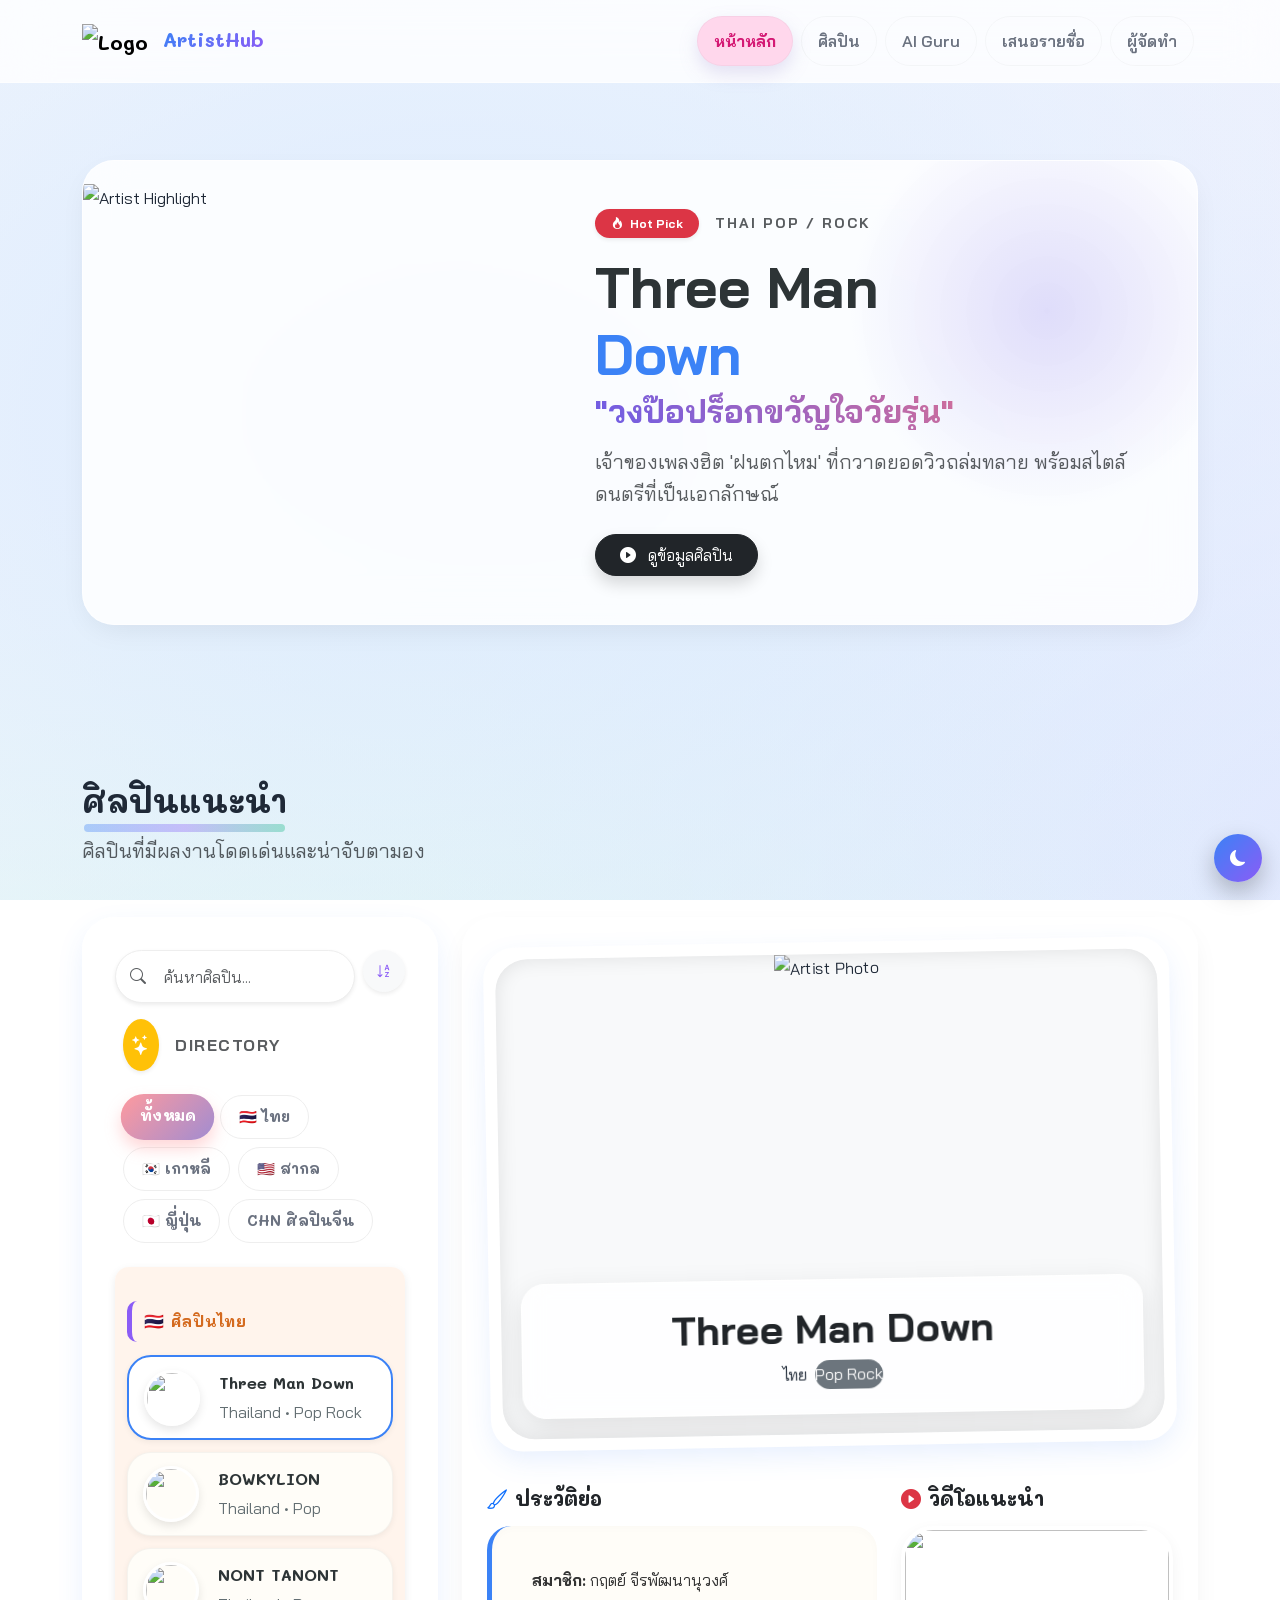
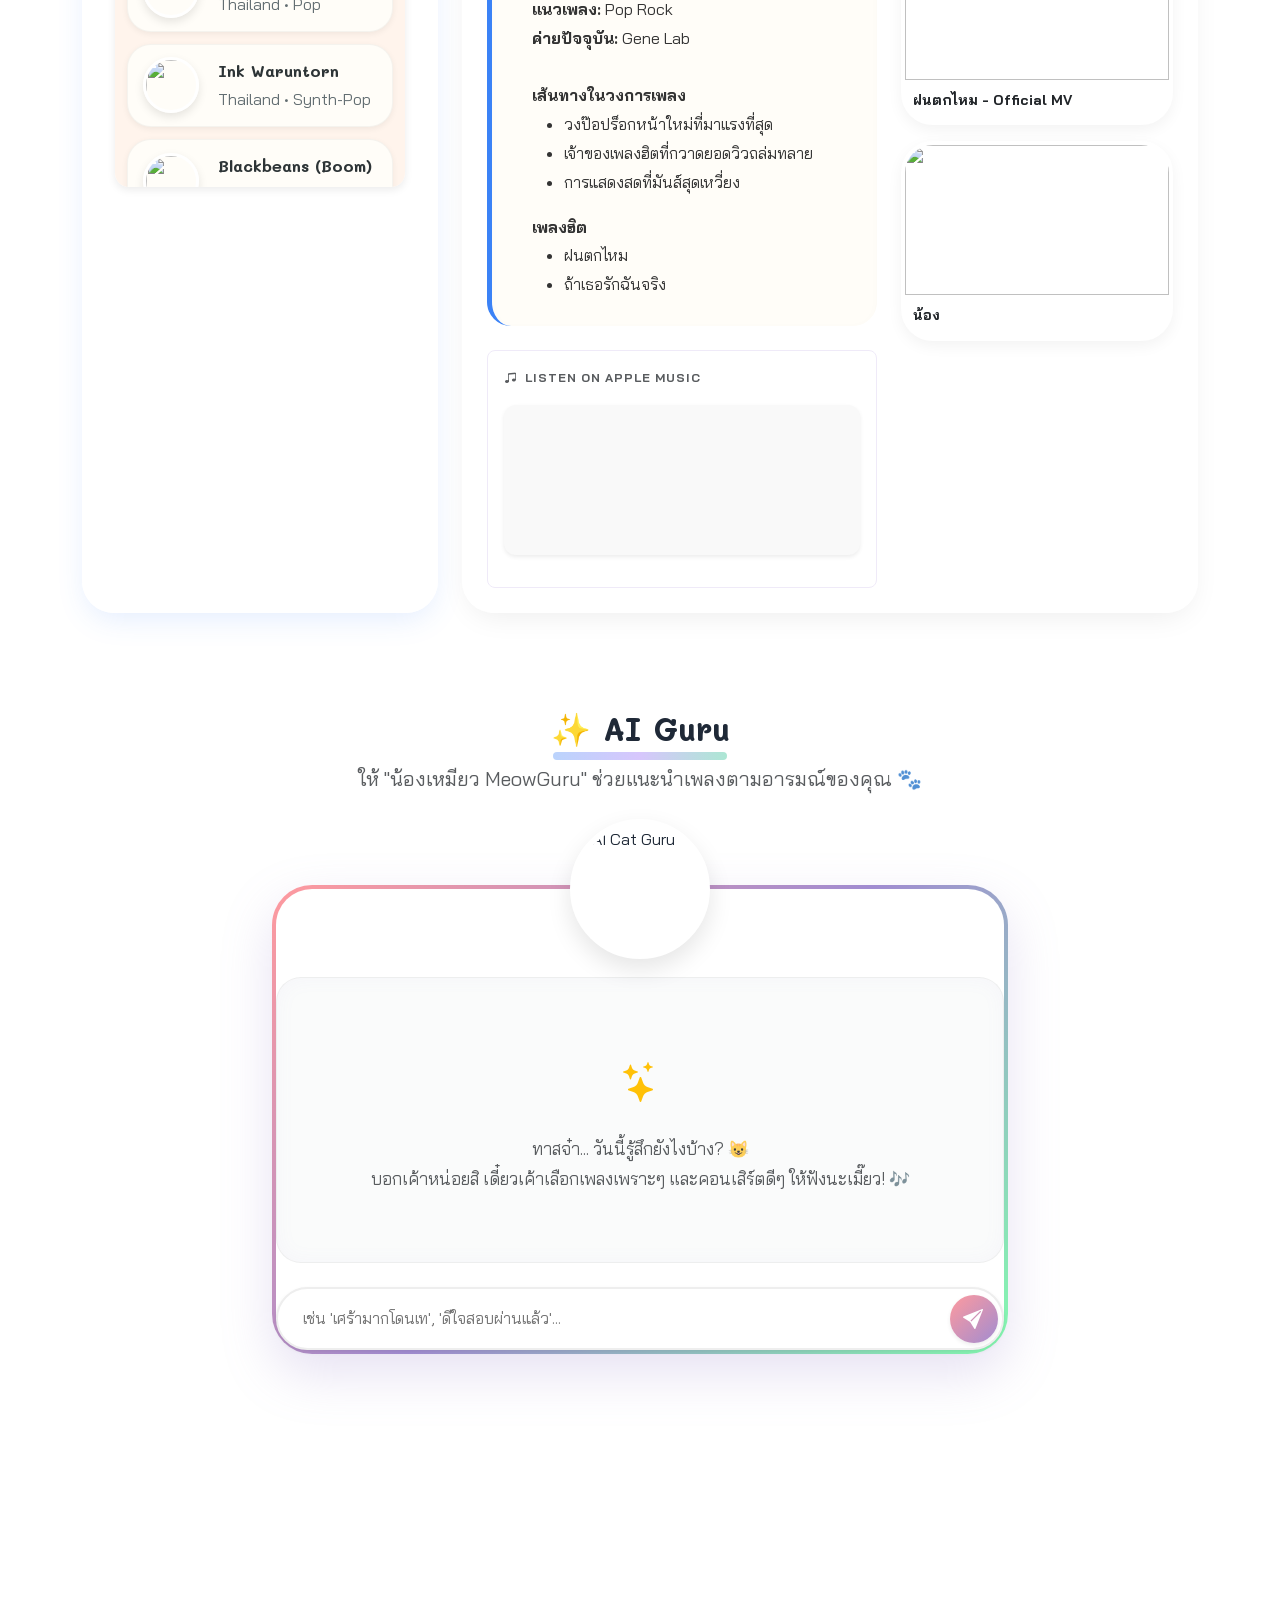
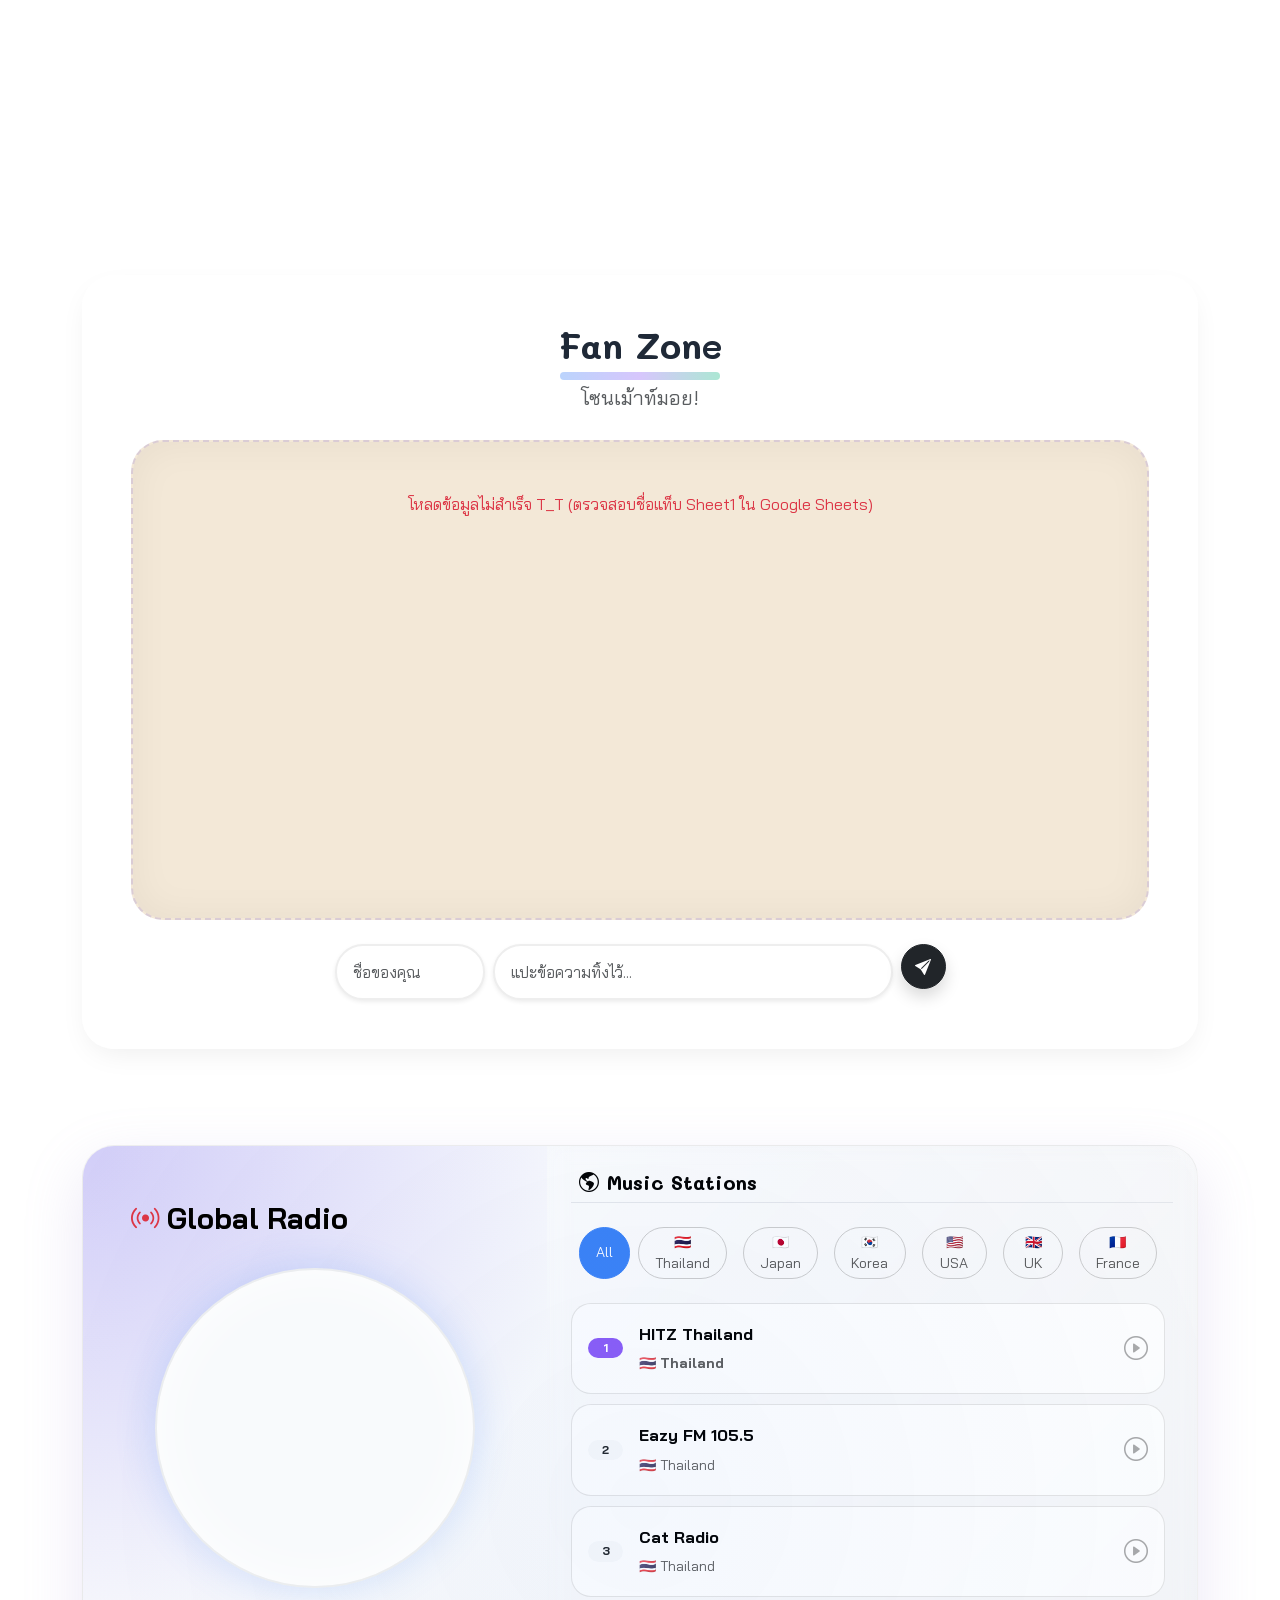
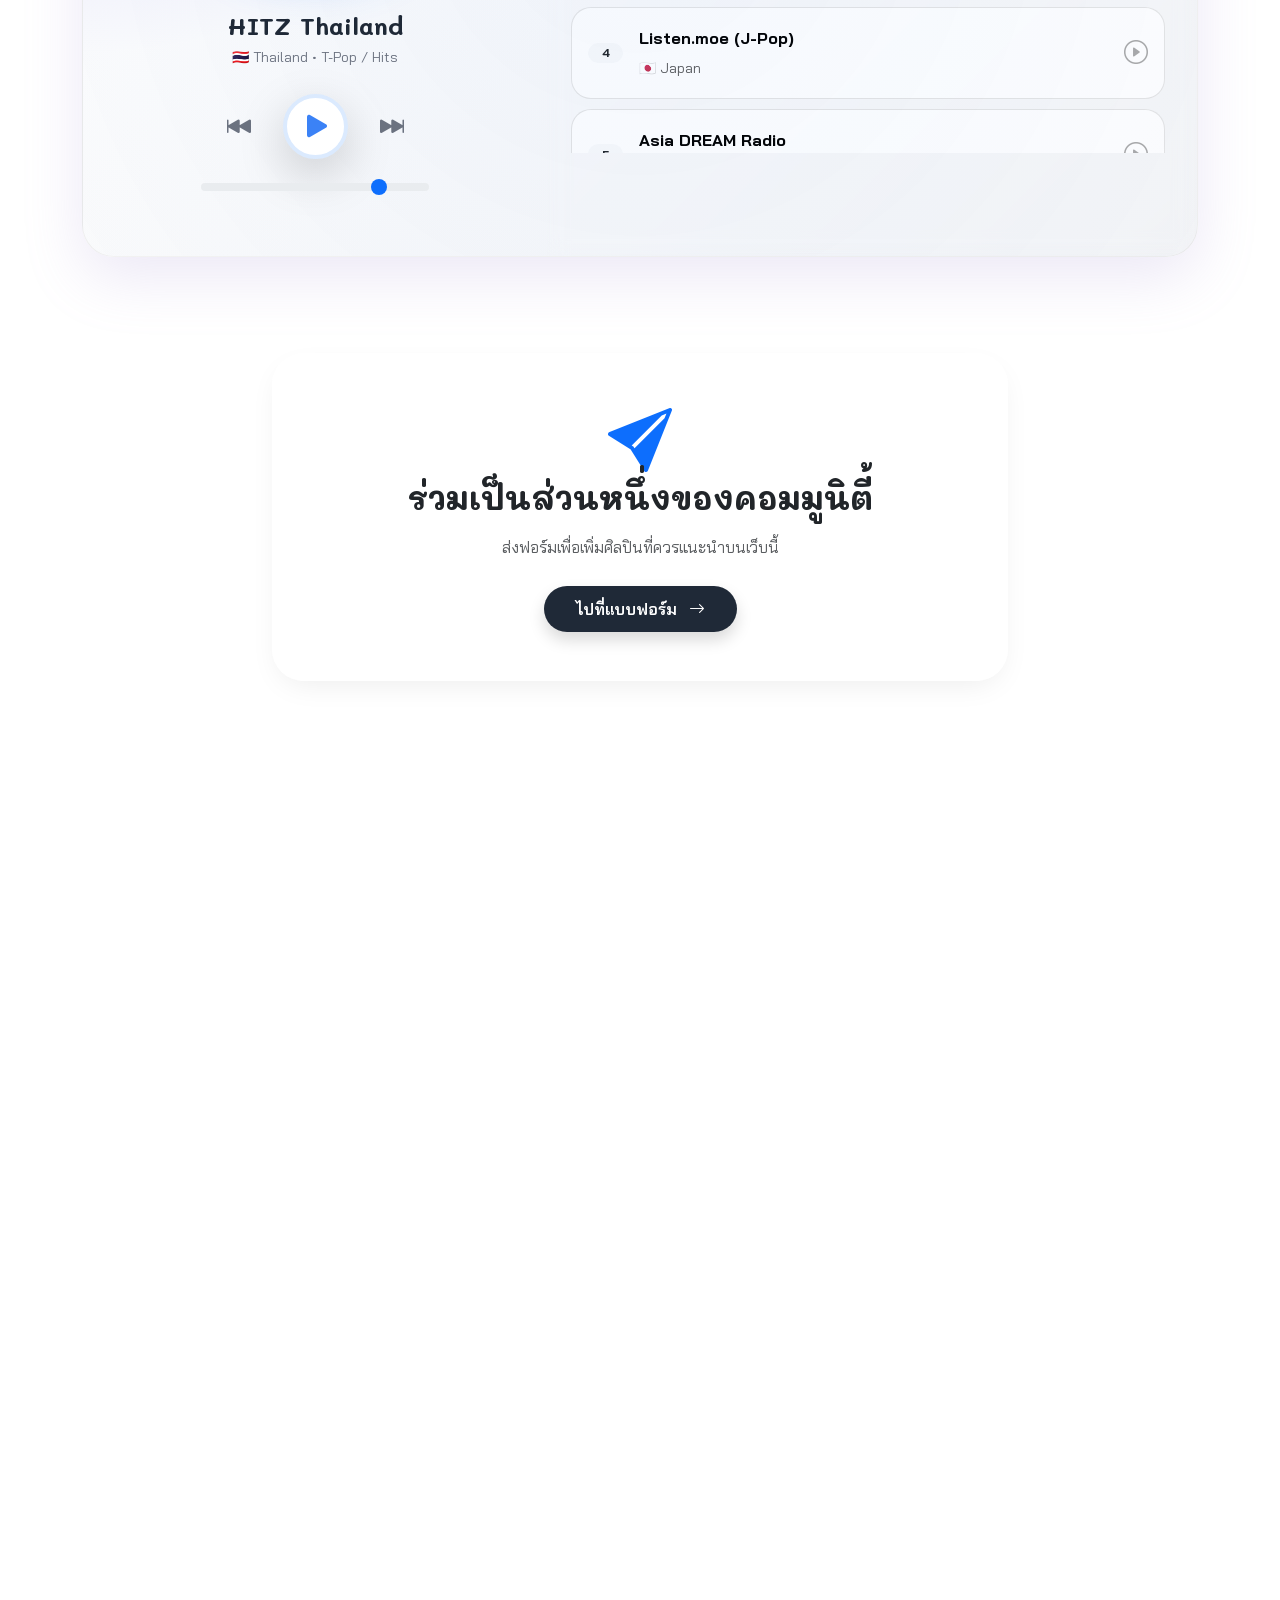
==== commit 90263572: "Add files via upload" ====
--- a/index.html
+++ b/index.html
@@ -17,1218 +17,7 @@
   <script src="https://cdn.jsdelivr.net/npm/marked/marked.min.js"></script>
   <script src="https://cdnjs.cloudflare.com/ajax/libs/three.js/r128/three.min.js"></script>
 
-  <style>
-    :root {
-      --primary: #FF9A9E; --secondary: #A18CD1; --accent: #84FAB0;
-      --text-main: #2D3436; --text-muted: #636E72; --bg-body: #FDFBF7;
-      --glass-bg: rgba(255, 255, 255, 0.75);
-      --glass-border: 1px solid rgba(255, 255, 255, 0.6);
-      --glass-highlight: 1px solid rgba(255, 255, 255, 0.9);
-      --shadow-soft: 0 10px 30px -5px rgba(161, 140, 209, 0.15);
-      --shadow-hover: 0 20px 40px -5px rgba(161, 140, 209, 0.25);
-      --gradient-primary: linear-gradient(135deg, var(--primary), var(--secondary));
-    }
-
-    /* 🌙 Dark mode variables (non-destructive override) */
-    body.dark {
-      --text-main: #EAEAF1;
-      --text-muted: #A8B0B8;
-      --bg-body: #0E0F13;
-      --glass-bg: rgba(18, 18, 22, 0.72);
-      --glass-border: 1px solid rgba(255,255,255,0.08);
-      --glass-highlight: 1px solid rgba(255,255,255,0.12);
-      --shadow-soft: 0 10px 30px -5px rgba(10, 10, 10, 0.6);
-      --shadow-hover: 0 20px 50px -5px rgba(0, 0, 0, 0.7);
-    }
-
-    body {
-      font-family: 'Bai Jamjuree', sans-serif;
-      background-color: var(--bg-body); color: var(--text-main); line-height: 1.8; overflow-x: hidden;
-      /* Pastel 3D Background */
-      background:
-        radial-gradient(at 18% 23%, #fff5e6 0px, transparent 50%),
-        radial-gradient(at 85% 15%, #ffe3e8 0px, transparent 50%),
-        radial-gradient(at 54% 47%, #e3d7ff 0px, transparent 50%),
-        radial-gradient(at 22% 83%, #d6f5ff 0px, transparent 50%),
-        radial-gradient(at 74% 78%, #e8ffe3 0px, transparent 50%),
-        linear-gradient(135deg, #fdfbf7 0%, #fff 100%);
-      background-attachment: fixed; background-size: 200% 200%; animation: gradientMove 15s ease infinite;
-    }
-    @keyframes gradientMove { 0% { background-position: 0% 50%; } 50% { background-position: 100% 50%; } 100% { background-position: 0% 50%; } }
-
-    #canvas-bg { position: fixed; top: 0; left: 0; width: 100%; height: 100%; z-index: -1; pointer-events: none; opacity: 1; }
-    h1, h2, h3, h4, h5, h6, .navbar-brand, .section-title, .artist-name, .post-it { font-family: 'Mali', cursive; font-weight: 700; }
-    
-    ::-webkit-scrollbar { width: 10px; }
-    ::-webkit-scrollbar-track { background: rgba(255,255,255,0.5); backdrop-filter: blur(4px); }
-    ::-webkit-scrollbar-thumb { background: var(--gradient-primary); border-radius: 10px; border: 3px solid transparent; background-clip: content-box; }
-    ::-webkit-scrollbar-thumb:hover { background-color: var(--secondary); }
-
-    .glass-panel { background: var(--glass-bg); backdrop-filter: blur(20px); -webkit-backdrop-filter: blur(20px); border: var(--glass-border); border-top: var(--glass-highlight); box-shadow: var(--shadow-soft); border-radius: 32px; transition: all 0.4s; position: relative; overflow: hidden; }
-    .glass-panel:hover { transform: translateY(-5px); box-shadow: var(--shadow-hover); }
-
-    .navbar { background: rgba(255, 255, 255, 0.8) !important; backdrop-filter: blur(24px); border-bottom: 1px solid rgba(255,255,255,0.5); padding: 1rem 0; transition: all 0.4s ease; }
-    body.dark .navbar { background: rgba(20, 21, 27, 0.9) !important; border-bottom: 1px solid rgba(255,255,255,0.08); }
-    .navbar-brand img { height: 48px; transition: 0.5s; }
-    .navbar-brand:hover img { transform: scale(1.1) rotate(5deg); }
-    .brand-text { background: var(--gradient-primary); -webkit-background-clip: text; -webkit-text-fill-color: transparent; font-weight: 800; }
-    .nav-link { color: var(--text-muted) !important; font-weight: 700; border-radius: 50px; padding: 0.6rem 1.5rem !important; margin: 0 4px; transition: all 0.3s ease; }
-    .nav-link:hover { color: var(--primary) !important; background: rgba(255, 154, 158, 0.08); transform: translateY(-2px); }
-    .nav-link.active { background: var(--gradient-primary); color: #fff !important; box-shadow: 0 4px 15px rgba(161, 140, 209, 0.4); }
-    .btn-contact { background: var(--text-main); color: #fff !important; border-radius: 50px; border: none; padding: 0.7rem 2rem !important; transition: 0.4s; font-family: 'Bai Jamjuree'; font-weight: 600; }
-    .btn-contact:hover { background: var(--secondary); transform: translateY(-3px) scale(1.05); box-shadow: 0 8px 20px rgba(161, 140, 209, 0.4); }
-
-    /* Dark-mode surface overrides for components that used hard #fff backgrounds */
-    body.dark .artist-sidebar,
-    body.dark .detail-photo-container,
-    body.dark .ai-guru-container,
-    body.dark .member-card,
-    body.dark .chat-board-container,
-    body.dark .video-card { background: rgba(18, 18, 22, 0.82) !important; border-color: rgba(255,255,255,0.08) !important; }
-    body.dark .video-card { box-shadow: 0 10px 20px rgba(0,0,0,.5); }
-    body.dark .detail-photo-inner { background: #0f1117; }
-    body.dark .detail-photo-overlay { background: rgba(18,18,22,0.86); border-color: rgba(255,255,255,.08); }
-    body.dark .text-dark { color: var(--text-main) !important; }
-    body.dark .text-muted { color: var(--text-muted) !important; }
-    body.dark .border { border-color: rgba(255,255,255,0.1) !important; }
-    body.dark .bg-white { background-color: rgba(18,18,22,0.8) !important; }
-
-    /* Inputs / list */
-    body.dark .form-control,
-    body.dark input[type="text"],
-    body.dark .list-group-item { background: #0f1117; color: var(--text-main); border-color: #2a2f3a; }
-    body.dark .list-group-item.radio-item { background: rgba(255,255,255,0.05); }
-
-    /* Footer */
-    footer.reveal { opacity: 0; transform: translateY(30px); transition: 1.2s ease; }
-    footer.reveal.active { opacity: 1; transform: translateY(0); }
-    footer a { transition: 0.2s; }
-    footer a:hover { color: var(--primary) !important; transform: translateX(3px); display:inline-block;}
-    body.dark footer { background: #0f1117 !important; }
-    body.dark footer .text-muted, body.dark footer a { color: var(--text-muted) !important; }
-
-    /* 🖼️ [UPDATED] Hero Image Styling - ปรับกรอบให้สวย */
-    .hero { padding-top: 160px; padding-bottom: 60px; }
-    .hero-profile-container { 
-      position: relative; width: 100%; height: 100%; min-height: 520px;
-      border-radius: 40px; overflow: hidden;
-      border: 14px solid #fff;
-      box-shadow: 0 30px 70px rgba(161, 140, 209, 0.35);
-      transform: rotate(-2deg); 
-      transition: all 0.5s cubic-bezier(0.34, 1.56, 0.64, 1);
-    }
-    .hero-profile-container:hover { transform: rotate(0deg) scale(1.02); box-shadow: 0 40px 90px rgba(255, 154, 158, 0.45); }
-    .hero-profile-container img { width: 100%; height: 100%; object-fit: cover; object-position: top; transition: 1.5s cubic-bezier(0.19, 1, 0.22, 1); }
-    .hero-info-card { position: absolute; bottom: 25px; left: 25px; right: 25px; background: rgba(255, 255, 255, 0.92); border-radius: 30px; padding: 2rem; box-shadow: 0 20px 50px rgba(0,0,0,0.1); border: 1px solid #fff; backdrop-filter: blur(10px); }
-    body.dark .hero-info-card { background: rgba(18,18,22,0.9); border-color: rgba(255,255,255,.08); }
-
-    /* Bento Grid */
-    .bento-grid { display: grid; grid-template-columns: 1.4fr 1fr 1fr; grid-template-rows: 190px 190px; gap: 20px; }
-    .bento-item { border-radius: 32px; overflow: hidden; position: relative; background: #fff; box-shadow: var(--shadow-soft); cursor: pointer; transition: 0.4s; border: 4px solid rgba(255,255,255,0.6); }
-    .bento-item:hover { transform: scale(1.03) translateY(-5px); z-index: 10; box-shadow: var(--shadow-hover); border-color: #fff; }
-    .bento-item img { width: 100%; height: 100%; object-fit: cover; transition: 0.6s; }
-    .bento-item:hover img { transform: scale(1.1); }
-    .bento-item.large-vertical { grid-column: 1 / 2; grid-row: 1 / 3; }
-    .bento-item.wide-horizontal { grid-column: 2 / 4; grid-row: 2 / 3; }
-    body.dark .bento-item { background: rgba(18,18,22,0.82); border-color: rgba(255,255,255,.08); }
-
-    /* Artist Sidebar */
-    .artist-sidebar { padding: 2rem; height: 100%; display: flex; flex-direction: column; background: rgba(255,255,255,0.85); border-radius: 32px; border: 1px solid #fff; box-shadow: var(--shadow-soft); backdrop-filter: blur(15px); }
-    .filter-chip { border: 1px solid #eee; border-radius: 50px; padding: 8px 18px; font-size: 0.9rem; background: #fff; transition: 0.3s; cursor: pointer; font-family: 'Mali'; font-weight: 700; color: var(--text-muted); }
-    .filter-chip.active { background: var(--gradient-primary); color: #fff; border: 1px solid transparent; box-shadow: 0 8px 15px rgba(255, 154, 158, 0.4); transform: scale(1.05); }
-    body.dark .filter-chip { background: #0f1117; border-color: #2a2f3a; color: var(--text-muted); }
-
-    .artist-btn { display: flex; align-items: center; gap: 1.2rem; width: 100%; border: none; background: #fff; padding: 12px 15px; margin-bottom: 12px; border-radius: 24px; transition: all 0.3s; text-align: left; cursor: pointer; border: 1px solid transparent; box-shadow: 0 4px 10px rgba(0,0,0,0.03); }
-    .artist-btn:hover { transform: translateX(8px); box-shadow: var(--shadow-hover); border-color: var(--accent); }
-    .artist-btn.active { background: #fff; border: 2px solid var(--primary); box-shadow: 0 8px 25px rgba(255, 154, 158, 0.2); }
-    body.dark .artist-btn,
-    body.dark .artist-btn.active { background: rgba(18,18,22,0.9); border-color: rgba(255,255,255,.08); color: var(--text-main); }
-
-    .artist-avatar { width: 56px; height: 56px; border-radius: 50%; object-fit: cover; object-position: top center; border: 3px solid #fff; box-shadow: 0 4px 10px rgba(0,0,0,0.1); transition: 0.4s; }
-    .artist-btn:hover .artist-avatar { transform: rotate(15deg) scale(1.1); }
-    .artist-group-header { color: var(--text-main); font-weight: 800; font-size: 1rem; letter-spacing: 1px; margin: 1.5rem 0 0.8rem 0; padding-left: 15px; border-left: 5px solid var(--secondary); background: linear-gradient(90deg, rgba(255,255,255,0.6), transparent); border-radius: 0 15px 15px 0; padding-top: 5px; padding-bottom: 5px; }
-    body.dark .artist-group-header { background: linear-gradient(90deg, rgba(255,255,255,0.06), transparent); }
-
-    /* Detail & Hot Pick */
-    .detail-photo-container { position: relative; border-radius: 32px; padding: 12px; background: #fff; box-shadow: var(--shadow-soft); margin-bottom: 2.5rem; transform: rotate(-1deg); transition: all 0.5s; }
-    .detail-photo-container:hover { transform: rotate(0deg) scale(1.01) translateY(-5px); z-index: 10; }
-    .detail-photo-inner { border-radius: 24px; overflow: hidden; height: 480px; position: relative; box-shadow: inset 0 0 20px rgba(0,0,0,0.1); display: flex; justify-content: center; align-items: center; background: #f8f9fa; }
-    .detail-photo { width: auto; height: 100%; max-width: 100%; object-fit: cover; }
-    .detail-photo-overlay { position: absolute; bottom: 20px; left: 20px; right: 20px; background: rgba(255, 255, 255, 0.9); padding: 1.5rem; border-radius: 24px; backdrop-filter: blur(15px); text-align: center; border: 1px solid #fff; box-shadow: 0 10px 30px rgba(0,0,0,0.1); }
-    .detail-bio-box { background: rgba(255,255,255,0.6); border-radius: 24px; padding: 2.5rem; max-height: 600px; overflow-y: auto; margin-bottom: 2rem; border-left: 5px solid var(--primary); box-shadow: inset 0 2px 10px rgba(0,0,0,0.02); }
-    body.dark .detail-bio-box { background: rgba(18,18,22,0.6); }
-
-    .video-card { border-radius: 20px; overflow: hidden; background: #fff; position: relative; box-shadow: 0 5px 15px rgba(0,0,0,0.05); transition: all 0.4s; border: 4px solid #fff; cursor: pointer; }
-    .video-card:hover { transform: translateY(-5px) scale(1.02); box-shadow: 0 15px 35px rgba(161, 140, 209, 0.25); }
-    .video-card img { width: 100%; height: 150px; object-fit: cover; }
-
-    /* Radio */
-    .radio-panel { background: linear-gradient(145deg, #2d3436 0%, #1e272e 100%); color: white; border: none; border-radius: 32px; overflow: hidden; box-shadow: 0 20px 60px rgba(0,0,0,0.4); position: relative; }
-    .radio-panel::before { content: ''; position: absolute; inset: 0; background: url('data:image/svg+xml,%3Csvg width="20" height="20" xmlns="http://www.w3.org/2000/svg"%3E%3Cpath d="M1 1h1v1H1V1z" fill="rgba(255,255,255,0.05)"/%3E%3C/svg%3E'); opacity: 0.3; pointer-events: none; }
-    .globe-container { width: 320px; height: 320px; margin: 0 auto; border-radius: 50%; background: #000; box-shadow: 0 0 50px rgba(108, 92, 231, 0.3), inset 0 0 60px rgba(0,0,0,0.9); cursor: grab; position: relative; }
-    .radio-item { background: rgba(255,255,255,0.05); border: 1px solid rgba(255,255,255,0.1); color: #dfe6e9; margin-bottom: 8px; border-radius: 16px !important; transition: 0.2s; }
-    .radio-item:hover { background: rgba(255,255,255,0.1); transform: translateX(5px); color: #fff; }
-    .radio-item.active { background: linear-gradient(90deg, rgba(108, 92, 231, 0.8), rgba(108, 92, 231, 0.4)); border-color: #a29bfe; color: #fff; font-weight: bold; }
-
-    /* AI Guru */
-    .ai-guru-container { background: linear-gradient(135deg, #fff 0%, #f8f9fa 100%); border: 1px solid #fff; border-radius: 32px; padding: 3rem; box-shadow: var(--shadow-hover); position: relative; overflow: visible; margin-top: 40px; }
-    .ai-guru-container::before { content: ''; position: absolute; top: 0; left: 0; width: 100%; height: 8px; background: var(--gradient-primary); }
-    .ai-chat-box { background: #fff; border-radius: 24px; border: 1px solid #eee; box-shadow: inset 0 0 30px rgba(0,0,0,0.02); padding: 20px; min-height: 200px; max-height: 600px; overflow-y: auto; }
-    .ai-chat-box a { color: var(--secondary); text-decoration: none; font-weight: bold; border-bottom: 1px dashed var(--secondary); transition: 0.2s; }
-    .ai-chat-box a:hover { color: var(--primary); border-bottom: 1px solid var(--primary); }
-    body.dark .ai-chat-box { background: #0f1117; border-color: #2a2f3a; }
-
-    .ai-cat-avatar { width: 120px; height: 120px; border-radius: 50%; object-fit: cover; border: 5px solid #fff; box-shadow: 0 10px 30px rgba(0,0,0,0.15); position: absolute; top: -60px; left: 50%; transform: translateX(-50%); z-index: 10; background: #fff; }
-    .ai-input-group input { border: 2px solid #eee; border-radius: 50px; padding: 15px 25px; transition: 0.3s; }
-    .ai-input-group input:focus { border-color: var(--secondary); outline: none; box-shadow: 0 0 0 4px rgba(161, 140, 209, 0.15); }
-    body.dark .ai-input-group input { background: #0f1117; color: var(--text-main); border-color: #2a2f3a; }
-
-    /* Chat & Members */
-    .chat-board-container { background: rgba(255,255,255,0.6); border-radius: 32px; padding: 3rem; min-height: 480px; overflow-y: auto; box-shadow: inset 0 0 40px rgba(0,0,0,0.05); border: 2px dashed rgba(161, 140, 209, 0.3); }
-    .post-it { width: 240px; min-height: 180px; padding: 1.8rem; background: #fff; color: #555; position: relative; box-shadow: 5px 8px 20px rgba(0,0,0,0.08); transition: all 0.4s; border-radius: 2px 2px 25px 2px; animation: floatIn 0.6s ease-out backwards; }
-    .post-it:hover { transform: scale(1.1) rotate(0deg) !important; z-index: 100; box-shadow: 20px 30px 50px rgba(161, 140, 209, 0.2); }
-    body.dark .post-it { background: #111319; color: var(--text-main); }
-
-    .member-card { background: rgba(255, 255, 255, 0.85); border: 2px solid #fff; border-radius: 32px; padding: 3rem 2rem; text-align: center; transition: 0.4s; box-shadow: var(--shadow-soft); backdrop-filter: blur(10px); position: relative; overflow: hidden; }
-    .member-card:hover { transform: translateY(-15px); box-shadow: var(--shadow-hover); border-color: var(--secondary); }
-    .member-card img { 
-        width: 130px; height: 130px; 
-        border-radius: 50%; 
-        object-fit: cover; 
-        border: 7px solid #fff; 
-        box-shadow: 0 12px 25px rgba(161, 140, 209, 0.3); 
-        margin: 0 auto 1.5rem; 
-        display: block; 
-        transition: transform 0.3s cubic-bezier(0.175, 0.885, 0.32, 1.275);
-    }
-    .member-card:hover img {
-        transform: scale(1.1) rotate(3deg);
-        border-color: #fff;
-    }
-    
-    .reveal { opacity: 0; transform: translateY(50px); transition: all 1s; }
-    .reveal.active { opacity: 1; transform: translateY(0); }
-    .hidden { display: none !important; }
-    
-
-    /* Floating theme toggle button */
-    .theme-toggle {
-      position: fixed; right: 18px; bottom: 18px; z-index: 9999;
-      width: 48px; height: 48px; border-radius: 50%;
-      display: flex; align-items: center; justify-content: center;
-      background: var(--gradient-primary); color: #fff; border: none;
-      box-shadow: 0 10px 25px rgba(0,0,0,.25); cursor: pointer;
-    }
-    .theme-toggle i { font-size: 1.25rem; }
-    .theme-toggle:active { transform: scale(0.96); }
-
-    @media (max-width: 768px) {
-       .hero-profile-container { min-height: 350px; }
-       .section-title { font-size: 2.2rem; }
-       .globe-container { width: 240px; height: 240px; }
-    }
-  
-    /* DARK MODE */
-    body.dark {
-      --text-main: #e5e7eb;
-      --text-muted: #b3b9c6;
-      --bg-body: #0b0e13;
-      --glass-bg: rgba(17, 18, 22, 0.65);
-      --glass-border: 1px solid rgba(255,255,255,0.06);
-      --glass-highlight: 1px solid rgba(255,255,255,0.12);
-      --shadow-soft: 0 10px 30px -5px rgba(0,0,0,0.5);
-      --shadow-hover: 0 20px 40px -5px rgba(0,0,0,0.6);
-      --gradient-primary: linear-gradient(135deg, #A18CD1, #84FAB0);
-    }
-    body.dark {
-      color: var(--text-main);
-      background:
-        radial-gradient(at 18% 23%, rgba(26, 33, 45, 0.9) 0px, transparent 55%),
-        radial-gradient(at 85% 15%, rgba(52, 31, 73, 0.9) 0px, transparent 55%),
-        radial-gradient(at 54% 47%, rgba(21, 34, 48, 0.9) 0px, transparent 55%),
-        radial-gradient(at 22% 83%, rgba(26, 38, 32, 0.9) 0px, transparent 55%),
-        radial-gradient(at 74% 78%, rgba(28, 24, 35, 0.9) 0px, transparent 55%),
-        linear-gradient(135deg, #0b0e13 0%, #111827 100%);
-      background-attachment: fixed;
-      background-size: 200% 200%;
-      animation: gradientMove 15s ease infinite;
-    }
-    body.dark .navbar {
-      background: rgba(17,18,22,0.88) !important;
-      border-bottom: 1px solid rgba(255,255,255,0.06);
-    }
-    body.dark .brand-text { -webkit-text-fill-color: initial; }
-    body.dark .nav-link { color: var(--text-muted) !important; }
-    body.dark .nav-link.active { color: #fff !important; background: var(--gradient-primary); }
-    body.dark .btn-contact { background: #222733; }
-    body.dark .glass-panel,
-    body.dark .member-card,
-    body.dark .artist-sidebar,
-    body.dark .detail-photo-container,
-    body.dark .video-card,
-    body.dark .ai-guru-container,
-    body.dark .chat-board-container {
-      background: var(--glass-bg) !important;
-      border-color: rgba(255,255,255,0.06) !important;
-      color: var(--text-main);
-    }
-    body.dark .detail-photo-inner { background: rgba(255,255,255,0.04); }
-    body.dark .detail-photo-overlay,
-    body.dark .hero-info-card {
-      background: rgba(20,22,28,0.75);
-      border: 1px solid rgba(255,255,255,0.06);
-      color: var(--text-main);
-    }
-    body.dark .badge-custom { background: rgba(255,255,255,0.08); color:#e5e7eb; border: 1px solid rgba(255,255,255,0.08); }
-    body.dark h1, body.dark h2, body.dark h3, body.dark h4, body.dark h5, body.dark h6 { color: #f3f4f6; }
-    body.dark p, body.dark .text-muted { color: var(--text-muted) !important; }
-    body.dark #canvas-bg { opacity: 0.9; }
-    body.dark .radio-panel { background: linear-gradient(145deg, #151823 0%, #0f131a 100%); }
-    body.dark footer.bg-white { background: rgba(17,18,22,0.6) !important; }
-    body.dark .list-group-item.radio-item { background: rgba(255,255,255,0.05) !important; color: #dfe6e9; }
-    body.dark .list-group-item.radio-item.active { background: linear-gradient(90deg, rgba(108, 92, 231, 0.7), rgba(108, 92, 231, 0.35)) !important; color: #fff; }
-    /* Scrollbar */
-    body.dark ::-webkit-scrollbar-track { background: rgba(0,0,0,0.3); }
-    body.dark ::-webkit-scrollbar-thumb { background: linear-gradient(135deg, #6c5ce7, #84fab0); }
-    
-/* ===== UI Shape Enhancements (keep theme/color) ===== */
-:root{
-  --radius-xl: 32px;
-  --radius-lg: 24px;
-  --radius-md: 18px;
-  --radius-pill: 999px;
-  --shadow-1: 0 10px 30px -8px rgba(0,0,0,.08);
-  --shadow-2: 0 18px 50px -10px rgba(0,0,0,.12);
-  --outline-soft: 1px solid rgba(255,255,255,0.6);
-  --outline-ghost: 1px solid rgba(0,0,0,0.05);
-}
-
-/* Section title pill underline */
-.section-title{
-  position:relative;
-  display:inline-block;
-  padding-bottom:.35rem;
-}
-.section-title::after{
-  content:"";
-  position:absolute;
-  left:.15rem; right:.15rem; bottom:-.45rem;
-  height:8px;
-  border-radius: var(--radius-pill);
-  background: linear-gradient(90deg, var(--primary), var(--secondary), var(--accent));
-  opacity:.35;
-}
-
-/* Smoother glass panels with consistent, cute curves */
-.glass-panel{
-  border-radius: var(--radius-xl) !important;
-  box-shadow: var(--shadow-1) !important;
-  border: var(--outline-soft) !important;
-}
-.glass-panel:hover{ box-shadow: var(--shadow-2) !important; transform: translateY(-2px); }
-
-/* Squircle-ish cards */
-.member-card,
-.video-card,
-.detail-photo-container,
-.detail-photo-inner,
-.ai-guru-container,
-.chat-board-container,
-.radio-panel,
-.artist-sidebar{
-  border-radius: var(--radius-xl) !important;
-}
-
-/* Buttons & chips go pill-shaped */
-.btn, .filter-chip, .badge-custom, .nav-link, .btn-contact{
-  border-radius: var(--radius-pill) !important;
-}
-
-/* Inputs round & comfy */
-input.form-control, .ai-input-group input, #chat-name, #chat-input{
-  border-radius: var(--radius-pill) !important;
-  padding-top: .85rem; padding-bottom: .85rem;
-}
-
-/* Artist list items get softer hover + outline */
-.artist-btn{
-  border-radius: var(--radius-lg) !important;
-  border: 1px solid rgba(0,0,0,0.04) !important;
-  box-shadow: 0 6px 14px rgba(0,0,0,0.04);
-}
-.artist-btn:hover{ transform: translateX(8px) translateY(-2px) !important; box-shadow: 0 12px 24px rgba(0,0,0,0.08); }
-.artist-btn.active{ border: 2px solid var(--primary) !important; }
-
-/* Hero frame even rounder */
-.hero-profile-container{
-  border-radius: calc(var(--radius-xl) + 8px) !important;
-  border-width: 12px !important;
-}
-
-/* Detail overlay rounded */
-.detail-photo-overlay{
-  border-radius: var(--radius-lg) !important;
-}
-
-/* Post-it notes: slightly round + shadow pop */
-.post-it{
-  border-radius: 18px 18px 28px 18px !important;
-  box-shadow: 0 14px 28px rgba(0,0,0,0.12) !important;
-}
-
-/* Navbar pills */
-.navbar .nav-link{
-  padding: .6rem 1rem !important;
-  border: 1px solid rgba(0,0,0,0.03);
-}
-.navbar .nav-link.active{
-  box-shadow: 0 8px 18px rgba(161,140,209,0.25);
-}
-
-/* Radio list items smoother */
-.radio-item{
-  border-radius: var(--radius-lg) !important;
-}
-
-/* AI avatar frame more adorable */
-.ai-cat-avatar{
-  width: 110px; height: 110px;
-  border-radius: 50%;
-  border: 6px solid #fff;
-  box-shadow: 0 12px 32px rgba(0,0,0,0.15);
-}
-
-/* Footer chips */
-footer .badge{
-  border-radius: var(--radius-pill);
-}
-
-
-/* === Fancy Footer (keeps theme colors) === */
-footer.site-footer {
-  --ft-bg: var(--glass-bg, rgba(255,255,255,.75));
-  --ft-ink: var(--text-main, #2d3436);
-  --ft-muted: var(--text-muted, #636e72);
-  --ft-card: rgba(255,255,255,.9);
-  --ft-border: rgba(255,255,255,.7);
-  --ft-shadow: 0 20px 60px rgba(0,0,0,.08);
-  position: relative;
-  border: 0 !important;
-  background: var(--ft-bg);
-  backdrop-filter: blur(18px);
-  -webkit-backdrop-filter: blur(18px);
-  border-radius: 28px;
-  box-shadow: var(--ft-shadow);
-  overflow: hidden;
-}
-
-footer.site-footer .ink { color: var(--ft-ink); }
-footer.site-footer .muted { color: var(--ft-muted); }
-
-/* soft gradient beam */
-footer.site-footer::before{
-  content:"";
-  position:absolute; inset:-1px;
-  background: radial-gradient(1200px 220px at 10% -20%, rgba(255,154,158,.18), transparent 50%),
-              radial-gradient(900px 200px at 110% 10%, rgba(161,140,209,.18), transparent 60%),
-              radial-gradient(800px 180px at 50% 120%, rgba(132,250,176,.16), transparent 60%);
-  pointer-events:none;
-}
-
-/* header row */
-.footer-brand {
-  display:flex; align-items:center; gap:.75rem;
-}
-.footer-brand .brand {
-  font-family:'Mali', cursive;
-  font-weight:800;
-  letter-spacing:.3px;
-  background: var(--gradient-primary);
-  -webkit-background-clip:text;
-  -webkit-text-fill-color:transparent;
-}
-
-/* cards */
-.footer-card{
-  background: var(--ft-card);
-  border: 1px solid var(--ft-border);
-  border-radius: 22px;
-  padding: 18px 18px;
-  height: 100%;
-  box-shadow: 0 6px 18px rgba(161,140,209,.10);
-}
-
-.footer-title{
-  font-family:'Mali', cursive;
-  font-weight:800;
-  display:flex; align-items:center; gap:.5rem;
-  margin-bottom: .75rem;
-}
-
-.footer-title .dot{
-  width:10px; height:10px; border-radius:999px;
-  background: linear-gradient(135deg, var(--primary), var(--secondary));
-  box-shadow: 0 0 0 4px rgba(161,140,209,.15);
-}
-
-.footer-links{
-  list-style:none; padding:0; margin:0;
-}
-.footer-links li{ margin:.35rem 0; }
-.footer-links a{
-  text-decoration:none;
-  color: var(--ft-muted);
-  border-bottom:1px dashed transparent;
-  padding-bottom: 2px;
-  transition:.2s ease;
-}
-.footer-links a:hover{
-  color: var(--primary);
-  border-color: var(--primary);
-  transform: translateX(2px);
-}
-
-/* info row */
-.footer-meta{
-  display:flex; flex-wrap:wrap;
-  gap:.75rem;
-  align-items:center;
-  justify-content:space-between;
-  color: var(--ft-muted);
-  font-size:.9rem;
-}
-
-.badge-chip{
-  background: linear-gradient(135deg, rgba(255,154,158,.14), rgba(161,140,209,.14));
-  border: 1px solid rgba(255,255,255,.65);
-  border-radius: 999px;
-  padding: .4rem .8rem;
-  font-weight:700;
-}
-
-/* divider */
-.footer-divider{
-  height:2px; border:0; margin: 1rem 0 1.2rem 0;
-  background: linear-gradient(90deg, var(--primary), var(--secondary), var(--accent));
-  opacity:.85;
-  border-radius: 2px;
-}
-
-/* dark mode tune */
-[data-theme="dark"] footer.site-footer{
-  --ft-card: rgba(18,18,22,.55);
-  --ft-border: rgba(255,255,255,.08);
-  background: rgba(10,10,12,.55);
-  box-shadow: 0 20px 60px rgba(0,0,0,.5);
-}
-[data-theme="dark"] .footer-links a{ color:#cfd2d6; }
-[data-theme="dark"] .footer-card{ box-shadow: 0 10px 24px rgba(0,0,0,.35); }
-
-
-/* === Footer Typography & Color Tweaks (light + dark) === */
-footer.container {
-  color: var(--text-main);
-}
-footer.container h5,
-footer.container .fw-bold {
-  color: var(--text-main);
-}
-footer.container p,
-footer.container li,
-footer.container small,
-footer.container .text-muted {
-  color: var(--text-muted) !important;
-}
-footer.container a {
-  color: var(--text-main);
-  opacity: .9;
-  text-decoration: none;
-}
-footer.container a:hover {
-  color: var(--primary) !important;
-  opacity: 1;
-  transform: translateX(2px);
-}
-
-/* Dark mode support (covering both data-theme and .dark conventions) */
-:root[data-theme="dark"] footer.container,
-body.dark footer.container {
-  color: #ececf1;
-}
-:root[data-theme="dark"] footer.container h5,
-:root[data-theme="dark"] footer.container .fw-bold,
-body.dark footer.container h5,
-body.dark footer.container .fw-bold {
-  color: #ffffff;
-}
-:root[data-theme="dark"] footer.container p,
-:root[data-theme="dark"] footer.container li,
-:root[data-theme="dark"] footer.container small,
-:root[data-theme="dark"] footer.container .text-muted,
-body.dark footer.container p,
-body.dark footer.container li,
-body.dark footer.container small,
-body.dark footer.container .text-muted {
-  color: rgba(236,236,241,.8) !important;
-}
-:root[data-theme="dark"] footer.container a,
-body.dark footer.container a {
-  color: #ffffff;
-  opacity: .92;
-}
-:root[data-theme="dark"] footer.container a:hover,
-body.dark footer.container a:hover {
-  color: var(--accent) !important;
-  opacity: 1;
-}
-
-
-/* === Footer readability: force dark text for clarity === */
-footer, footer p, footer li, footer small, footer .text-muted, footer a, footer h5, footer div, footer span {
-  color: #111 !important;
-}
-footer a:hover {
-  color: var(--primary) !important;
-}
-/* Keep the gradient divider visible against dark text */
-footer hr {
-  opacity: 1;
-}
-
-
-/* === Dark mode footer readability fix === */
-html.dark footer, html.dark footer *,
-[data-theme="dark"] footer, [data-theme="dark"] footer * {
-  color: #111 !important;
-}
-html.dark footer a:hover, [data-theme="dark"] footer a:hover {
-  color: var(--primary, #FF9A9E) !important;
-}
-html.dark footer, [data-theme="dark"] footer {
-  background: #ffffff !important; /* keep footer light so black text is readable */
-  border-top-color: rgba(0,0,0,0.08) !important;
-}
-
-
-/* ==== Dark Mode Improvements (global text & component overrides) ==== */
-body.dark {
-  --primary: #FF9A9E;
-  --secondary: #A18CD1;
-  --accent: #84FAB0;
-  --text-main: #e8eaee;
-  --text-muted: #b9c0c7;
-  --bg-body: #0d0f14;
-  --glass-bg: rgba(20, 22, 28, 0.6);
-  --glass-border: 1px solid rgba(255, 255, 255, 0.08);
-  --glass-highlight: 1px solid rgba(255, 255, 255, 0.12);
-  --shadow-soft: 0 10px 30px -5px rgba(0,0,0,0.35);
-  --shadow-hover: 0 20px 40px -5px rgba(0,0,0,0.55);
-  --gradient-primary: linear-gradient(135deg, #a78bfa, #fb7185);
-  background:
-    radial-gradient(at 18% 23%, rgba(59,64,78,0.35) 0px, transparent 50%),
-    radial-gradient(at 85% 15%, rgba(47,51,66,0.35) 0px, transparent 50%),
-    radial-gradient(at 54% 47%, rgba(36,39,53,0.35) 0px, transparent 50%),
-    radial-gradient(at 22% 83%, rgba(28,30,41,0.35) 0px, transparent 50%),
-    radial-gradient(at 74% 78%, rgba(24,26,35,0.35) 0px, transparent 50%),
-    linear-gradient(135deg, #0b0d12 0%, #11131a 100%) !important;
-  color: var(--text-main);
-}
-
-/* Navbar & Nav links */
-body.dark .navbar{
-  background: rgba(15,17,22,0.85) !important;
-  border-bottom: 1px solid rgba(255,255,255,0.08);
-}
-body.dark .nav-link{ color: var(--text-muted) !important; }
-body.dark .nav-link.active{ color: #fff !important; box-shadow: 0 4px 14px rgba(167,139,250,0.25); }
-body.dark .btn-contact{ background: #1f2430; color:#fff !important; }
-body.dark .btn-contact:hover{ background: #6c5ce7; }
-
-/* Glass panels & cards */
-body.dark .glass-panel{ background: var(--glass-bg); border: var(--glass-border); border-top: var(--glass-highlight); }
-body.dark .member-card,
-body.dark .artist-sidebar,
-body.dark .detail-photo-container,
-body.dark .video-card,
-body.dark .ai-guru-container,
-body.dark .chat-board-container { background: rgba(22,24,31,0.7); border-color: rgba(255,255,255,0.1); }
-
-/* Text utilities from Bootstrap that were forced dark */
-body.dark .text-dark{ color: var(--text-main) !important; }
-body.dark .text-muted{ color: var(--text-muted) !important; }
-
-/* Badges & pills readability */
-body.dark .badge-custom{ color:#fff; background: rgba(167,139,250,0.2); border:1px solid rgba(167,139,250,0.35); }
-body.dark .badge.bg-danger{ background-color:#ef4444 !important; }
-body.dark .badge.bg-warning{ background-color:#f59e0b !important; color:#111 !important; }
-
-/* Inputs */
-body.dark input.form-control{
-  background:#131722; color: var(--text-main); border-color: rgba(255,255,255,0.12);
-}
-body.dark input.form-control::placeholder{ color:#8a93a3; }
-body.dark .ai-input-group input{ background:#131722; color:var(--text-main); border-color: rgba(255,255,255,0.12); }
-
-/* Artist list buttons */
-body.dark .artist-btn{ background:#151a24; color:var(--text-main); border-color: rgba(255,255,255,0.06); }
-body.dark .artist-btn .artist-name{ color: var(--text-main); }
-body.dark .artist-info-sm{ color: var(--text-muted); }
-body.dark .artist-group-header{ color: var(--text-main); background: linear-gradient(90deg, rgba(255,255,255,0.06), transparent); border-left-color:#6c5ce7; }
-
-/* Detail area overlays */
-body.dark .detail-photo-inner{ background:#0f131b; }
-body.dark .detail-photo-overlay{ background: rgba(16,18,24,0.85); border-color: rgba(255,255,255,0.06); }
-body.dark .detail-bio-box{ background: rgba(255,255,255,0.06); color: var(--text-main); border-left-color: #a78bfa; }
-
-/* AI chat bubbles */
-body.dark .ai-chat-box{ background:#0f131b; border-color: rgba(255,255,255,0.06); }
-body.dark .ai-chat-box .bg-white{ background:#141924 !important; color:var(--text-main) !important; border-color: rgba(255,255,255,0.08) !important; }
-
-/* Radio panel list items */
-body.dark .radio-item{ background: rgba(255,255,255,0.04); border-color: rgba(255,255,255,0.08); color: var(--text-main); }
-body.dark .radio-item:hover{ background: rgba(255,255,255,0.08); }
-body.dark .radio-item.active{ background: linear-gradient(90deg, rgba(108,92,231,0.55), rgba(108,92,231,0.28)); color:#fff; }
-
-/* Footer */
-body.dark footer{ background: transparent; color: var(--text-main); }
-body.dark footer .text-muted,
-body.dark footer p,
-body.dark footer li,
-body.dark footer small{ color: var(--text-main) !important; }
-body.dark footer a{ color: var(--text-main) !important; }
-body.dark hr{ background: linear-gradient(to right, #a78bfa, #fb7185, #84fab0); }
-
-/* Fix hard white blocks that used #fff inline */
-body.dark .bg-white{ background: #141924 !important; }
-body.dark .text-white-50{ color: #c7cbd4 !important; }
-body.dark .border-secondary{ border-color: rgba(255,255,255,0.15) !important; }
-
-
-/* ===== Dark Mode — Footer Readability Fixes ===== */
-body.dark footer,
-body.dark footer.bg-white {
-  background: #0f1216 !important;
-  border-top: 1px solid rgba(255,255,255,0.12) !important;
-}
-
-body.dark footer .d-flex,
-body.dark footer .row,
-body.dark footer .col-lg-4,
-body.dark footer .col-md-6,
-body.dark footer .col-md-12 {
-  color: #e9edf1 !important;
-}
-
-body.dark footer h5,
-body.dark footer strong {
-  color: #ffffff !important;
-}
-
-body.dark footer p,
-body.dark footer li,
-body.dark footer .small,
-body.dark footer .text-muted {
-  color: #cfd6df !important;
-}
-
-body.dark footer a {
-  color: #ffe6f0 !important;
-  text-decoration: none;
-}
-
-body.dark footer a:hover {
-  color: #ff9a9e !important;
-}
-
-body.dark footer .badge.bg-light {
-  background: rgba(255,255,255,0.12) !important;
-  color: #ffffff !important;
-  border: 1px solid rgba(255,255,255,0.24) !important;
-}
-
-body.dark footer hr {
-  height: 2px !important;
-  background: linear-gradient(to right, rgba(255,154,158,0.7), rgba(161,140,209,0.7), rgba(132,250,176,0.7)) !important;
-  border: 0 !important;
-  opacity: 1 !important;
-}
-
-/* Also ensure common utility classes don't force dark text in dark mode footer */
-body.dark footer .text-dark { color: #e9edf1 !important; }
-body.dark footer .bg-white { background: transparent !important; }
-
-
-/* Footer meta text to white in dark mode */
-.dark .footer-meta,
-.dark .footer-meta * {
-  color: #ffffff !important;
-}
-/* Keep badge readable without blasting background */
-.dark .footer-meta .badge {
-  background: rgba(255,255,255,0.12) !important;
-  border-color: rgba(255,255,255,0.25) !important;
-}
-
-
-/* === Dark mode footer top section text -> black (requested) === */
-body.dark footer .row p,
-body.dark footer .row li,
-body.dark footer .row a,
-body.dark footer .row h5,
-body.dark footer .row strong,
-body.dark footer .row small,
-body.dark footer .row .text-muted { 
-  color: #111 !important;
-}
-/* Keep bottom copyright bar white in dark mode (previous request) */
-body.dark footer > .d-flex *,
-body.dark footer .badge { 
-  /* no change here to preserve earlier white styling rules elsewhere */
-}
-
-/* ===== Navbar Floating Tabs (Style B) ===== */
-.nav-tab {
-  padding: 8px 16px;
-  border-radius: 14px;
-  font-weight: 600;
-  transition: .25s;
-}
-.nav-tab:hover {
-  background: #ffe5f1;
-  color: #ff3d87 !important;
-}
-body.dark .nav-tab:hover {
-  background: #332b3b;
-  color: #ffaad4 !important;
-}
-.nav-tab.active {
-  background: #ffd7ec;
-  color: #d41974 !important;
-}
-body.dark .nav-tab.active {
-  background: #4a344d;
-  color: #ff8ac6 !important;
-}
-
-
-/* ArtistHub Dark Mode Text Tweaks */
-body.dark .navbar-brand {
-  filter: drop-shadow(0 0 6px rgba(255,180,220,0.55));
-}
-
-
-/* ArtistHub Brand — Dark Mode White */
-body.dark .navbar-brand,
-body.dark .navbar-brand *,
-body.dark .navbar .nav-link.nav-tab:first-child {
-  color: #ffffff !important;
-  text-shadow: 0 0 8px rgba(255,255,255,0.4);
-}
-
-
-/* Globe interaction fix */
-.globe-container canvas {
-  pointer-events: auto !important;
-  touch-action: none !important;
-  cursor: grab;
-}
-
-
-/* Globe container pointer fix */
-.globe-container {
-  pointer-events: auto !important;
-}
-
-
-/* Scrollable artist bio box */
-#dBio {
-  max-height: 600px !important;
-  overflow-y: auto !important;
-  padding-right: 6px;
-}
-#dBio::-webkit-scrollbar {
-  width: 6px;
-}
-#dBio::-webkit-scrollbar-thumb {
-  background: rgba(150,150,150,0.4);
-  border-radius: 4px;
-}
-
-
-/* === Fixed 350px matched height scrollboxes (Directory + Bio) === */
-#artist-directory,
-.artist-directory-scroll,
-.col-lg-4 .artist-directory-scroll {
-    max-height: 600px !important;
-    overflow-y: auto !important;
-    padding-right: 6px;
-}
-
-/* BIO scroll matched height */
-#dBio {
-    max-height: 600px !important;
-    overflow-y: auto !important;
-    padding-right: 6px;
-}
-
-/* Scrollbar styling */
-#artist-directory::-webkit-scrollbar,
-.artist-directory-scroll::-webkit-scrollbar,
-#dBio::-webkit-scrollbar {
-    width: 6px;
-}
-#artist-directory::-webkit-scrollbar-thumb,
-.artist-directory-scroll::-webkit-scrollbar-thumb,
-#dBio::-webkit-scrollbar-thumb {
-    background: rgba(150,150,150,0.35);
-    border-radius: 4px;
-}
-
-
-/* Directory scroll fixed */
-
-#artistList::-webkit-scrollbar{width:6px;}
-#artistList::-webkit-scrollbar-thumb{background:rgba(150,150,150,.35);border-radius:4px;}
-
-
-#artistList {
-  max-height: 600px !important;
-  overflow-y: auto !important;
-  padding-right:6px;
-}
-
-
-/* Directory decoration */
-#artistList {
-    background: #fff4ec !important;
-    border-radius: 14px;
-    padding: 10px 12px !important;
-    box-shadow: 0 3px 8px rgba(0,0,0,0.08);
-}
-
-/* BIO decoration */
-#dBio {
-    background: #fffdf8 !important;
-    border-radius: 14px;
-    padding: 14px !important;
-    box-shadow: 0 3px 8px rgba(0,0,0,0.07);
-}
-
-@media (prefers-color-scheme: dark) {
-  #artistList {
-    background: #2b2b2e !important;
-    box-shadow: 0 3px 10px rgba(0,0,0,0.6);
-    color: #f4f4f4 !important;
-  }
-  #artistList li, #artistList p, #artistList span {
-    color: #f4f4f4 !important;
-  }
-  #artistList::-webkit-scrollbar-thumb {
-    background: rgba(255,255,255,0.35) !important;
-  }
-
-  #dBio {
-    background: #262629 !important;
-    box-shadow: 0 3px 10px rgba(0,0,0,0.6);
-    color: #f4f4f4 !important;
-  }
-  #dBio p, #dBio span {
-    color: #f4f4f4 !important;
-  }
-}
-
-/* Gossip dark mode */
-@media (prefers-color-scheme: dark){
-  .gossip-card, .gossip-card * { color:#ffffff !important; }
-}
-
-
-/* Gossip light mode (normal mode) - soft orange */
-.gossip-card, .gossip-card * {
-    color: #d46a1f !important;          /* soft orange text */
-}
-.gossip-card {
-    background: #fff4ec !important;     /* peach background */
-    border-radius: 12px !important;
-    padding: 12px !important;
-    box-shadow: 0 3px 8px rgba(0,0,0,0.08);
-}
-
-
-/* Light mode fix for artist list items */
-.artist-btn {
-  background:#fffdf8 !important;
-  border-radius:18px !important;
-  box-shadow:0 2px 6px rgba(0,0,0,0.06) !important;
-}
-.artist-group-header {
-  background:#fff4ec !important;
-  color:#d46a1f !important;
-  padding:6px 12px !important;
-  border-radius:10px !important;
-}
-
-
-/* FORCE LIGHT MODE COLORS */
-@media (prefers-color-scheme: light) {
-  .artist-btn,
-  .artist-btn * {
-    background: #fffdf8 !important;
-    color: #d46a1f !important;
-  }
-  .artist-group-header,
-  .artist-group-header * {
-    background: #fff4ec !important;
-    color: #d46a1f !important;
-  }
-  #artistList,
-  #artistList * {
-    background: #fffdf8 !important;
-    color: #d46a1f !important;
-  }
-  /* bio */
-  #dBio, #dBio * {
-    background: #fff4ec !important;
-    color: #333 !important;
-  }
-}
-
-
-/* =========================================
-   FIX: Directory & Artist List Colors
-   (User Provided)
-   ========================================= */
-
-/* --- 1. LIGHT MODE (ค่าเริ่มต้น) --- */
-
-/* กล่องรายชื่อศิลปิน (Container) */
-#artistList {
-    background-color: #ffffff !important;
-    border: 1px solid #eee;
-    color: #2d3436 !important;
-}
-
-/* ปุ่มตัวเลือก (Chips: ทั้งหมด, ไทย, เกาหลี...) */
-.filter-chip {
-    background: #fff;
-    color: #636e72;
-    border: 1px solid #e0e0e0;
-}
-.filter-chip:hover {
-    background: #f1f2f6;
-}
-.filter-chip.active {
-    background: linear-gradient(135deg, #FF9A9E, #A18CD1) !important;
-    color: #fff !important;
-    border: none;
-}
-
-/* หัวข้อแบ่งกลุ่ม (ศิลปินไทย, เกาหลี...) */
-.artist-group-header {
-    background: #f8f9fa !important;
-    color: #2d3436 !important;
-    border-left: 5px solid #A18CD1;
-}
-
-/* การ์ดศิลปินแต่ละคน (ปุ่ม) */
-.artist-btn {
-    background: #ffffff !important;
-    color: #2d3436 !important;
-    border: 1px solid #f0f0f0 !important;
-    box-shadow: 0 4px 6px rgba(0,0,0,0.02) !important;
-}
-.artist-btn:hover {
-    background: #fff0f3 !important;
-    transform: translateX(5px);
-}
-.artist-btn .artist-name {
-    color: #2d3436 !important;
-    font-weight: 700;
-}
-.artist-btn .artist-info-sm {
-    color: #636e72 !important;
-}
-.artist-btn.active {
-    border: 2px solid #FF9A9E !important;
-    background: #fff !important;
-}
-
-/* --- 2. DARK MODE --- */
-
-body.dark #artistList {
-    background-color: rgba(255, 255, 255, 0.03) !important;
-    border: 1px solid rgba(255, 255, 255, 0.1);
-    color: #f5f6fa !important;
-}
-
-body.dark .filter-chip {
-    background: rgba(255, 255, 255, 0.05);
-    color: #b2bec3;
-    border-color: rgba(255, 255, 255, 0.1);
-}
-body.dark .filter-chip:hover {
-    background: rgba(255, 255, 255, 0.1);
-    color: #fff;
-}
-body.dark .filter-chip.active {
-    background: linear-gradient(135deg, #a78bfa, #fb7185) !important;
-    color: #fff !important;
-}
-
-body.dark .artist-group-header {
-    background: linear-gradient(90deg, rgba(255,255,255,0.1), transparent) !important;
-    color: #fff !important;
-    border-left-color: #a78bfa;
-    text-shadow: 0 0 5px rgba(0,0,0,0.5);
-}
-
-body.dark .artist-btn {
-    background: rgba(255, 255, 255, 0.05) !important;
-    border: 1px solid rgba(255, 255, 255, 0.08) !important;
-    box-shadow: none !important;
-}
-body.dark .artist-btn:hover {
-    background: rgba(255, 255, 255, 0.12) !important;
-}
-body.dark .artist-btn .artist-name {
-    color: #ffffff !important;
-}
-body.dark .artist-btn .artist-info-sm {
-    color: #b2bec3 !important;
-}
-body.dark .artist-btn.active {
-    background: rgba(161, 140, 209, 0.2) !important;
-    border: 1px solid #a78bfa !important;
-}
-
-body.dark #dBio, 
-body.dark #dBio * {
-    background: transparent !important;
-    color: #e0e0e0 !important;
-}
-
-
-/* Light Mode BIO fix */
-#dBio, #dBio * {
-    background: #ffffff !important;
-    color: #2d3436 !important;
-}
-
-</style>
-
-<style id="dm-footer-text-fix">
-/* ===== Footer readability tweak (Dark Mode) ===== */
-/* Make only the main footer blocks (about, sitemap, education) black for legibility */
-.dark-mode footer :is(p, h5, li, a, small, .text-muted) {
-  color: #111 !important;
-}
-
-/* Keep links readable and subtle on hover */
-.dark-mode footer a:hover {
-  color: #000 !important;
-  text-decoration: underline;
-}
-
-/* Preserve the very bottom copyright/version bar as white text */
-.dark-mode footer hr + div,
-.dark-mode footer hr + div * {
-  color: #fff !important;
-}
-
-/* Keep the version badge subtle but readable against dark backgrounds */
-.dark-mode footer .badge.bg-light {
-  background-color: rgba(255,255,255,0.15) !important;
-  color: #fff !important;
-  border-color: rgba(255,255,255,0.25) !important;
-}
-
-/* ===== ArtistHub Gossip — Dark Mode Text Only (Final) ===== */
-body.dark #summary-container h6 {
-  color: #ffb3c7 !important;
-}
-
-body.dark #summary-container .text-muted,
-body.dark #summary-container div,
-body.dark #summary-container span,
-body.dark #summary-container p,
-body.dark #summary-container ul,
-body.dark #summary-container li {
-  color: #f5f7fa !important;
-}
-
-body.dark #summary-container .badge {
-  color: #fff !important;
-}
-
-
-/* ===== ArtistHub Gossip — Force Black Text for Specific Blocks ===== */
-body.dark #summary-container h6,
-body.dark #summary-container div,
-body.dark #summary-container span,
-body.dark #summary-container p,
-body.dark #summary-container ul,
-body.dark #summary-container li {
-  color: #000 !important;
-}
-
-
-/* ===== Fan Zone Background Update (Color C #f3e8d7) ===== */
-.chat-board-container {
-  background: #f3e8d7 !important;
-}
-body.dark .chat-board-container {
-  background: #f3e8d7 !important;
-}
-
-
-/* ===== Post-it Forced Black Text (Both Modes) ===== */
-.post-it div,
-.post-it span,
-.post-it p,
-.post-it li {
-  color: #000 !important;
-}
-
-body.dark .post-it div,
-body.dark .post-it span,
-body.dark .post-it p,
-body.dark .post-it li {
-  color: #000 !important;
-}
-
-
-/* ===== Global Artist Card & Hero Dark Mode Enhancement ===== */
-body.dark .artist-name,
-body.dark .artist-info-sm,
-body.dark .artist-btn div,
-body.dark .artist-btn span {
-  color: #ffe6f0 !important;
-}
-
-/* Hero section text */
-body.dark #hero-name,
-body.dark #hero-genre,
-body.dark #hero-headline,
-body.dark #hero-desc {
-  color: #fce7f3 !important;
-  text-shadow: 0 0 6px rgba(255,200,220,0.3);
-}
-
-/* Artist detail panel */
-body.dark #dName,
-body.dark #dGenre,
-body.dark #dBio,
-body.dark #dApple,
-body.dark #dYoutube {
-  color: #f2f2f2 !important;
-}
-
-/* Section headers */
-body.dark .section-title {
-  color: #ffd0e0 !important;
-}
-
-</style>
+  <link rel="stylesheet" href="style.css">
 
 </head>
 <body>
@@ -1319,29 +108,154 @@
           <div id="artistList" class="overflow-visible pe-2">
              
              <div class="artist-group-header" data-group="thai">🇹🇭 ศิลปินไทย</div>
-             <button class="artist-btn active" data-group="thai" data-name="Three Man Down" data-country="ไทย" data-style="Pop Rock" data-photo="https://s359.kapook.com/pagebuilder/3374c3be-fea4-4b52-afb8-3f0c5b63cb26.jpg" data-bio="<strong>ชื่อจริง:</strong> กฤตย์ จีรพัฒนานุวงศ์ (กิต), พีรพล เอี่ยมจำรัส (ตูน), เตธนันท์ วงศ์ปรีชาโชค (เต)<br><strong>แนวเพลง:</strong> Pop Rock<br><strong>ค่าย:</strong> Gene Lab<br><br><strong>ผลงานเด่น</strong><ul><li>ฝนตกไหม</li><li>ถ้าเธอรักฉันจริง</li><li>น้อง</li></ul>" data-extra='{"youtube":[{"title":"ฝนตกไหม - Official MV","url":"https://www.youtube.com/watch?v=ENnGPkhVu2g&list=RDENnGPkhVu2g&start_radio=1"}],"apple":[{"title":"Three Man Down","url":"https://music.apple.com/th/artist/bowkylion/1193225731"}]}'><img src="https://www.unlockmen.com/wp-content/uploads/2023/08/230811-Toon-Three-Man-Down-for-web-10.jpg" class="artist-avatar" alt=""><div><div class="artist-name">Three Man Down</div><div class="artist-info-sm">Thailand • Pop Rock</div></div></button>
-             
-             <button class="artist-btn" data-group="thai" data-name="BOWKYLION" data-country="ไทย" data-style="Pop / Indie" data-photo="https://media.atime.live/content/c7a34615-d6a7-43ab-a59d-17b3bae0c99e.jpeg" data-bio="<strong>ชื่อจริง:</strong> พิชญ์สินี วีระสุทธิมาศ<br><strong>ชื่อเล่น:</strong> โบกี้<br><strong>เกิด:</strong> 8 มิถุนายน พ.ศ. 2537<br><strong>บ้านเกิด:</strong> กรุงเทพมหานคร<br><strong>การศึกษา:</strong> มหาวิทยาลัยธรรมศาสตร์<br><strong>ค่ายปัจจุบัน:</strong> What The Duck<br><br><h5>เส้นทางในวงการเพลง</h5><ul><li>เริ่มต้นจากการร้องคัฟเวอร์ลง YouTube</li><li>เข้าประกวด The Voice Thailand Season 1 (2555)</li><li>มีสไตล์อินดี้–ป๊อป เสียงร้องมีเอกลักษณ์</li></ul><h5>เพลงฮิต (บางส่วน)</h5><ul><li>คิดถึงแต่ (Just Wondering)</li><li>เพื่อนเล่น ไม่เล่นเพื่อน</li><li>วาดไว้</li><li>คงคา</li><li>ลงใจ</li><li>ท้องฟ้า</li></ul>" data-extra='{"youtube":[{"title":"บานปลาย","url":"https://www.youtube.com/watch?v=RzttASVRHAI&list=RDRzttASVRHAI&start_radio=1"}],"apple":[{"title":"BOWKYLION","url":"https://music.apple.com/th/artist/bowkylion/1193225731"}]}'><img src="https://media.atime.live/content/c7a34615-d6a7-43ab-a59d-17b3bae0c99e.jpeg" class="artist-avatar" alt=""><div><div class="artist-name">BOWKYLION</div><div class="artist-info-sm">Thailand • Pop</div></div></button>
-             
-             <button class="artist-btn" data-group="thai" data-name="NONT TANONT" data-country="ไทย" data-style="Pop / R&B" data-photo="https://upload.wikimedia.org/wikipedia/commons/7/7e/CoolpuiLiam191996.jpg" data-bio="<strong>ชื่อจริง:</strong> ธนนท์ จำเริญ<br><strong>ชื่อในวงการ:</strong> นนท์ ธนนท์ (NONT TANONT)<br><strong>สังกัด:</strong> LOVEiS Entertainment<br><strong>อาชีพ:</strong> นักร้อง / นักแสดง<br><strong>จุดเด่น:</strong> โทนเสียงอุ่น นุ่ม ละมุน ร้องสดดีมาก<br><br><strong>ผลงานสร้างชื่อ</strong><ul><li>ผู้ชนะ The Voice Thailand Season 1</li></ul><strong>เพลงดัง</strong><ul><li>คืนที่หมาเต็มวัด</li></ul>" data-extra='{"youtube":[{"title":"ที่คั่นหนังสือ (Sometimes)","url":"https://www.youtube.com/watch?v=L051YSpEEYU"},{"title":"คืนที่หมาเต็มวัด","url":"https://www.youtube.com/watch?v=238wVBszibE"}],"apple":[{"title":"NONT TANONT","url":"https://music.apple.com/th/artist/nont-tanont/671377502?l=th"}]}'><img src="https://www.sunshinefm.com/pix/whatsnews/tn-1961-902.jpg" class="artist-avatar" alt=""><div><div class="artist-name">NONT TANONT</div><div class="artist-info-sm">Thailand • Pop</div></div></button>
-             
-             <button class="artist-btn" data-group="thai" data-name="Ink Waruntorn" data-country="ไทย" data-style="Synth-Pop" data-photo="https://storage.googleapis.com/atime-media-prod/editor/content/244dd612-48f4-46a0-a7cb-673650a5ff76.jpeg" data-bio="<strong>ชื่อจริง:</strong> วรันธร เปานิล (Waruntorn Paonil)<br><strong>ชื่อในวงการ:</strong> Ink Waruntorn<br><strong>เกิด:</strong> 23 กุมภาพันธ์ 1994<br><strong>ภูมิลำเนา:</strong> กรุงเทพฯ<br><strong>แนวเพลง:</strong> R&B / Soul / Pop / Hip-Hop<br><strong>ค่าย:</strong> BOXX MUSIC<br><br><strong>เส้นทางดนตรี</strong><ul><li>เริ่มเดบิวต์ในวงการตั้งแต่ปี 2006</li><li>เป็นศิลปินเดี่ยวค่าย BOXX MUSIC ตั้งแต่ปี 2015</li></ul>" data-extra='{"youtube":[{"title":"สายตาหลอกกันไม่ได้","url":"https://www.youtube.com/watch?v=C-Edz_RXi8E&list=RDC-Edz_RXi8E&start_radio=1"}],"apple":[{"title":"Ink Waruntorn","url":"https://music.apple.com/th/artist/ink-waruntorn/1068038828"}]}'><img src="https://yt3.googleusercontent.com/Fn6THjnRY5HNH6-Otij1SeOI5bR1ps993kGlmaUfoGJiuXvV5WJsSQBDDLeDJWG6hChy11jaZcA%3Ds900-c-k-c0x00ffffff-no-rj" class="artist-avatar" alt=""><div><div class="artist-name">Ink Waruntorn</div><div class="artist-info-sm">Thailand • Synth-Pop</div></div></button>
-             
-             <button class="artist-btn" data-group="thai" data-name="Blackbeans (Boom)" data-country="ไทย" data-style="Indie-Pop" data-photo="https://cdn.prod.website-files.com/649174dcab676e52a64ce81a/64ca16fdea17607b7c0a6d35_n4XCbiFEBto6nLVEfF9EiomrokHdXwkKOwjxwiXBnJdOEN0LfgAaWlwN0HQAYCP_q5BKeNVgMbEs6MeylRhdmk52IteFnzdYeXR6NWxl34Nvk_8zVoHczzhHRLOix6YZUq83GBH_NWgoxBGt8VIKpeI.jpeg" data-img-pos="center center" data-bio="<strong>ชื่อจริง:</strong> พีรวิทย์ จิตการุณ (บูม)<br><strong>ตำแหน่ง:</strong> นักร้องนำวง Blackbeans<br><strong>แนวเพลง:</strong> Indie-Pop / Alternative Pop<br><br><strong>เส้นทางดนตรี</strong><ul><li>เริ่มก่อตั้งวงปี 2013 จากกลุ่มเพื่อนมัธยม</li><li>เติบโตอย่างสวยงามในวงการเพลงอินดี้ไทย</li></ul>" data-extra='{"youtube":[{"title":"Wish","url":"https://www.youtube.com/watch?v=UHpJzCd_lXo"},{"title":"You","url":"https://www.youtube.com/watch?v=CRvLi-xc6_E"},{"title":"Moon","url":"https://www.youtube.com/watch?v=GnQZmNf9KCg"}],"apple":[{"title":"Blackbeans","url":"https://music.apple.com/th/artist/blackbeans/1383298789?l=th"}]}'><img src="https://cdn.prod.website-files.com/649174dcab676e52a64ce81a/64ca16fdea17607b7c0a6d35_n4XCbiFEBto6nLVEfF9EiomrokHdXwkKOwjxwiXBnJdOEN0LfgAaWlwN0HQAYCP_q5BKeNVgMbEs6MeylRhdmk52IteFnzdYeXR6NWxl34Nvk_8zVoHczzhHRLOix6YZUq83GBH_NWgoxBGt8VIKpeI.jpeg" class="artist-avatar" style="object-position: center center;" alt=""><div><div class="artist-name">Blackbeans (Boom)</div><div class="artist-info-sm">Thailand • Indie-Pop</div></div></button>
+
+             <button class="artist-btn active" data-group="thai" data-name="Three Man Down" data-country="ไทย" data-style="Pop Rock" 
+                 data-photo="https://s359.kapook.com/pagebuilder/3374c3be-fea4-4b52-afb8-3f0c5b63cb26.jpg" 
+                 data-bio="<strong>สมาชิก:</strong> กฤตย์ จีรพัฒนานุวงศ์<br><strong>แนวเพลง:</strong> Pop Rock<br><strong>ค่ายปัจจุบัน:</strong> Gene Lab<br><br><strong>เส้นทางในวงการเพลง</strong><ul><li>วงป๊อปร็อกหน้าใหม่ที่มาแรงที่สุด</li><li>เจ้าของเพลงฮิตที่กวาดยอดวิวถล่มทลาย</li><li>การแสดงสดที่มันส์สุดเหวี่ยง</li></ul><strong>เพลงฮิต</strong><ul><li>ฝนตกไหม</li><li>ถ้าเธอรักฉันจริง</li></ul>" 
+                 data-extra='{"youtube":[{"title":"ฝนตกไหม - Official MV","url":"https://www.youtube.com/watch?v=ENnGPkhVu2g&list=RDENnGPkhVu2g&start_radio=1"},{"title":"น้อง","url":"https://www.youtube.com/watch?v=VVs5UHgafv8&list=RDVVs5UHgafv8&start_radio=1"}],"apple":[{"title":"Three Man Down","url":"https://music.apple.com/th/artist/three-man-down/1066898695"}]}'>
+                 <img src="https://www.unlockmen.com/wp-content/uploads/2023/08/230811-Toon-Three-Man-Down-for-web-10.jpg" class="artist-avatar" alt="">
+                 <div><div class="artist-name">Three Man Down</div><div class="artist-info-sm">Thailand • Pop Rock</div></div>
+             </button>
+             
+             <button class="artist-btn" data-group="thai" data-name="BOWKYLION" data-country="ไทย" data-style="Pop / Indie" 
+                 data-photo="https://media.atime.live/content/c7a34615-d6a7-43ab-a59d-17b3bae0c99e.jpeg" 
+                 data-bio="<strong>ชื่อจริง:</strong> พิชญ์สินี วีระสุทธิมาศ<br><strong>ชื่อเล่น:</strong> โบกี้<br><strong>เกิด:</strong> 8 มิถุนายน พ.ศ. 2537<br><strong>บ้านเกิด:</strong> กรุงเทพมหานคร<br><strong>การศึกษา:</strong> มหาวิทยาลัยธรรมศาสตร์<br><strong>ค่ายปัจจุบัน:</strong> What The Duck<br><br><strong>เส้นทางในวงการเพลง</strong><ul><li>เริ่มต้นจากการร้องคัฟเวอร์ลง YouTube</li><li>เข้าประกวด The Voice Thailand Season 1 (2555)</li><li>มีสไตล์อินดี้–ป๊อป เสียงร้องมีเอกลักษณ์</li></ul><strong>เพลงฮิต</strong><ul><li>คิดถึงแต่ (Just Wondering)</li><li>เพื่อนเล่น ไม่เล่นเพื่อน</li><li>วาดไว้</li><li>คงคา</li><li>ลงใจ</li><li>ท้องฟ้า</li></ul>" 
+                 data-extra='{"youtube":[{"title":"บานปลาย","url":"https://www.youtube.com/watch?v=RzttASVRHAI"},{"title":"วาดไว้","url":"https://www.youtube.com/watch?v=a0M_QUS3kC0&list=RDa0M_QUS3kC0&start_radio=1"}],"apple":[{"title":"BOWKYLION","url":"https://music.apple.com/th/artist/bowkylion/1193225731"}]}'>
+                 <img src="https://media.atime.live/content/c7a34615-d6a7-43ab-a59d-17b3bae0c99e.jpeg" class="artist-avatar" alt="">
+                 <div><div class="artist-name">BOWKYLION</div><div class="artist-info-sm">Thailand • Pop</div></div>
+             </button>
+             
+             <button class="artist-btn" data-group="thai" data-name="NONT TANONT" data-country="ไทย" data-style="Pop / R&B" 
+                 data-photo="https://upload.wikimedia.org/wikipedia/commons/7/7e/CoolpuiLiam191996.jpg" 
+                 data-bio="<strong>ชื่อจริง:</strong> ธนนท์ จำเริญ<br><strong>ชื่อในวงการ:</strong> นนท์ ธนนท์ (NONT TANONT)<br><strong>อาชีพ:</strong> นักร้อง / นักแสดง<br><strong>ค่ายปัจจุบัน:</strong> LOVEiS Entertainment<br><strong>จุดเด่น:</strong> โทนเสียงอุ่น นุ่ม ละมุน ร้องสดดีมาก<br><br><strong>เส้นทางในวงการเพลง</strong><ul><li>ผู้ชนะรายการ The Voice Thailand Season 1</li></ul><strong>เพลงฮิต</strong><ul><li>คืนที่หมาเต็มวัด</li><li>พิง</li><li>โต๊ะริม</li></ul>" 
+                 data-extra='{"youtube":[{"title":"โต๊ะริม (Melt)","url":"https://www.youtube.com/watch?v=XqQMisU5En8&list=RDXqQMisU5En8&start_radio=1"},{"title":"พิง","url":"https://www.youtube.com/watch?v=-tCPuOIeSHo&list=RD-tCPuOIeSHo&start_radio=1"}],"apple":[{"title":"NONT TANONT","url":"https://music.apple.com/th/artist/nont-tanont/671377502?l=th"}]}'>
+                 <img src="https://www.sunshinefm.com/pix/whatsnews/tn-1961-902.jpg" class="artist-avatar" alt="">
+                 <div><div class="artist-name">NONT TANONT</div><div class="artist-info-sm">Thailand • Pop</div></div>
+             </button>
+             
+             <button class="artist-btn" data-group="thai" data-name="Ink Waruntorn" data-country="ไทย" data-style="Synth-Pop" 
+                 data-photo="https://storage.googleapis.com/atime-media-prod/editor/content/244dd612-48f4-46a0-a7cb-673650a5ff76.jpeg" 
+                 data-bio="<strong>ชื่อจริง:</strong> วรันธร เปานิล (Waruntorn Paonil)<br><strong>ชื่อในวงการ:</strong> Ink Waruntorn<br><strong>เกิด:</strong> 23 กุมภาพันธ์ 1994<br><strong>ภูมิลำเนา:</strong> กรุงเทพฯ<br><strong>แนวเพลง:</strong> Synth-Pop / R&B / Soul<br><strong>ค่ายปัจจุบัน:</strong> BOXX MUSIC<br><br><strong>เส้นทางในวงการเพลง</strong><ul><li>เริ่มเดบิวต์ในวงการตั้งแต่ปี 2006 (Kamikaze)</li><li>เป็นศิลปินเดี่ยวค่าย BOXX MUSIC ตั้งแต่ปี 2015</li></ul><strong>เพลงฮิต</strong><ul><li>สายตาหลอกกันไม่ได้</li><li>เกี่ยวกันไหม</li><li>ดีใจด้วยนะ</li></ul>" 
+                 data-extra='{"youtube":[{"title":"สายตาหลอกกันไม่ได้","url":"https://www.youtube.com/watch?v=C-Edz_RXi8E"},{"title":"เกี่ยวกันไหม","url":"https://www.youtube.com/watch?v=kRRrsIUxPpM&list=RDkRRrsIUxPpM&start_radio=1"}],"apple":[{"title":"Ink Waruntorn","url":"https://music.apple.com/th/artist/ink-waruntorn/1068038828"}]}'>
+                 <img src="https://yt3.googleusercontent.com/Fn6THjnRY5HNH6-Otij1SeOI5bR1ps993kGlmaUfoGJiuXvV5WJsSQBDDLeDJWG6hChy11jaZcA%3Ds900-c-k-c0x00ffffff-no-rj" class="artist-avatar" alt="">
+                 <div><div class="artist-name">Ink Waruntorn</div><div class="artist-info-sm">Thailand • Synth-Pop</div></div>
+             </button>
+             
+             <button class="artist-btn" data-group="thai" data-name="Blackbeans (Boom)" data-country="ไทย" data-style="Indie-Pop" 
+                 data-photo="https://cdn.prod.website-files.com/649174dcab676e52a64ce81a/64ca16fdea17607b7c0a6d35_n4XCbiFEBto6nLVEfF9EiomrokHdXwkKOwjxwiXBnJdOEN0LfgAaWlwN0HQAYCP_q5BKeNVgMbEs6MeylRhdmk52IteFnzdYeXR6NWxl34Nvk_8zVoHczzhHRLOix6YZUq83GBH_NWgoxBGt8VIKpeI.jpeg" 
+                 data-img-pos="center center" 
+                 data-bio="<strong>ชื่อจริง:</strong> พีรวิทย์ จิตการุณ (บูม)<br><strong>ตำแหน่ง:</strong> นักร้องนำวง Blackbeans<br><strong>แนวเพลง:</strong> Indie-Pop / Alternative Pop<br><br><strong>เส้นทางในวงการเพลง</strong><ul><li>เริ่มก่อตั้งวงปี 2013 จากกลุ่มเพื่อนมัธยม</li><li>เติบโตอย่างสวยงามในวงการเพลงอินดี้ไทย</li></ul><strong>เพลงฮิต</strong><ul><li>Wish</li><li>You</li><li>Moon</li></ul>" 
+                 data-extra='{"youtube":[{"title":"Wish","url":"https://www.youtube.com/watch?v=UHpJzCd_lXo"},{"title":"You","url":"https://www.youtube.com/watch?v=CRvLi-xc6_E"},{"title":"Moon","url":"https://www.youtube.com/watch?v=GnQZmNf9KCg"}],"apple":[{"title":"Blackbeans","url":"https://music.apple.com/th/artist/blackbeans/1383298789?l=th"}]}'>
+                 <img src="https://cdn.prod.website-files.com/649174dcab676e52a64ce81a/64ca16fdea17607b7c0a6d35_n4XCbiFEBto6nLVEfF9EiomrokHdXwkKOwjxwiXBnJdOEN0LfgAaWlwN0HQAYCP_q5BKeNVgMbEs6MeylRhdmk52IteFnzdYeXR6NWxl34Nvk_8zVoHczzhHRLOix6YZUq83GBH_NWgoxBGt8VIKpeI.jpeg" class="artist-avatar" style="object-position: center center;" alt="">
+                 <div><div class="artist-name">Blackbeans (Boom)</div><div class="artist-info-sm">Thailand • Indie-Pop</div></div>
+             </button>
              
              <div class="artist-group-header" data-group="china">CHN ศิลปินจีน</div>
-            <button class="artist-btn" data-group="china" data-name="Sunnee (ซันนี่)" data-country="ไทย/จีน" data-style="C-Pop / R&B" data-photo="https://s.isanook.com/jo/0/ui/486/2433625/sunnee_press_image_04.jpg" data-bio="<strong>ชื่อจริง:</strong> Sunnee (Yang Yun-qing / 杨芸晴)<br><strong>เชื้อชาติ/พื้นเพ:</strong> จีน (เกิดที่ไทย มีเชื้อสายจีน)<br><strong>บ้านเกิด:</strong> กรุงเทพมหานคร ประเทศไทย<br><strong>สัญชาติ:</strong> จีน<br><strong>แนวเพลง:</strong> ป็อป, C-Pop, Mandopop<br><br><h5>เส้นทางในวงการ</h5><ul><li>เดบิวต์จากรายการเซอร์ไววัลจีน 'Produce 101 China'</li><li>เป็นหนึ่งในสมาชิกวงหญิง 'Rocket Girls 101'</li></ul>" data-extra='{"youtube":[{"title":"Sunnee MV","url":"https://youtu.be/5siJzY4rTVc"}],"apple":[{"title":"Sunnee","url":"https://music.apple.com/th/artist/sunnee%E6%9D%A8%E8%8A%B9%E6%99%B4/1825350744"}]}'><img src="https://s.isanook.com/jo/0/ui/486/2433625/sunnee_press_image_04.jpg" class="artist-avatar" alt=""><div><div class="artist-name">Sunnee (ซันนี่)</div><div class="artist-info-sm">Thai/China • C-Pop</div></div></button>
+
+             <button class="artist-btn" data-group="china" data-name="Sunnee (ซันนี่)" data-country="ไทย/จีน" data-style="C-Pop / R&B" 
+                 data-photo="https://s.isanook.com/jo/0/ui/486/2433625/sunnee_press_image_04.jpg" 
+                 data-bio="<strong>ชื่อจริง:</strong> Sunnee (Yang Yun-qing / 杨芸晴)<br><strong>เชื้อชาติ:</strong> ไทย-จีน (เกิดที่ไทย)<br><strong>บ้านเกิด:</strong> กรุงเทพมหานคร<br><strong>แนวเพลง:</strong> C-Pop, Mandopop, R&B<br><br><strong>เส้นทางในวงการเพลง</strong><ul><li>เดบิวต์จากรายการเซอร์ไววัลจีน 'Produce 101 China'</li><li>เป็นหนึ่งในสมาชิกวงเกิร์ลกรุ๊ปชื่อดัง 'Rocket Girls 101'</li></ul><strong>ผลงานเด่น</strong><ul><li>Sunnee MV</li></ul>" 
+                 data-extra='{"youtube":[{"title":"Sunnee MV","url":"https://youtu.be/5siJzY4rTVc"}],"apple":[{"title":"Sunnee","url":"https://music.apple.com/th/artist/sunnee%E6%9D%A8%E8%8A%B9%E6%99%B4/1825350744"}]}'>
+                 <img src="https://s.isanook.com/jo/0/ui/486/2433625/sunnee_press_image_04.jpg" class="artist-avatar" alt="">
+                 <div><div class="artist-name">Sunnee (ซันนี่)</div><div class="artist-info-sm">Thai/China • C-Pop</div></div>
+             </button>
 
              <div class="artist-group-header" data-group="korea">🇰🇷 ศิลปินเกาหลี</div>
-             <button class="artist-btn" data-group="korea" data-name="Roseanne Park" data-country="เกาหลีใต้" data-style="K-Pop" data-photo="https://i.namu.wiki/i/fjnLZhByeJypmPtNpoH0W6BnJFw7l3AyZVH9LdhsQOdJWZS5jDSOCaE37ochEp4rvje_IgOfP1A36aMwcNvZcg.webp" data-bio="<strong>ชื่อจริง:</strong> พัก แชยอง (Park Chae-young)<br><strong>ชื่ออังกฤษ:</strong> Roseanne Park<br><strong>ชื่อในวงการ:</strong> ROSÉ (BLACKPINK)<br><br><ul><li>Main Vocalist ของ BLACKPINK</li><li>เดบิวต์เดี่ยวอัลบั้ม R (On The Ground, Gone)</li><li>Global Ambassador ของ Saint Laurent</li><li>มีเสียงร้องโทนหวาน–แหบเป็นเอกลักษณ์</li></ul>" data-extra='{"youtube":[{"title":"On The Ground","url":"https://youtu.be/CKZvWhCqx1s"}],"apple":[{"title":"ROSÉ","url":"https://music.apple.com/cd/artist/ros%C3%A9/1406242696"}]}'><img src="https://i.namu.wiki/i/fjnLZhByeJypmPtNpoH0W6BnJFw7l3AyZVH9LdhsQOdJWZS5jDSOCaE37ochEp4rvje_IgOfP1A36aMwcNvZcg.webp" class="artist-avatar" alt=""><div><div class="artist-name">Roseanne Park</div><div class="artist-info-sm">Korea • K-Pop</div></div></button>
-             
+
+             <button class="artist-btn" data-group="korea" data-name="JISOO (จีซู)" data-country="เกาหลีใต้" data-style="K-Pop" 
+                 data-photo="https://storage.googleapis.com/atime-media-prod/editor/content/b66de03e-b3ec-4b96-ad4e-3c0059f71b53.jpeg" 
+                 data-bio="<strong>ชื่อจริง:</strong> คิม จีซู (Kim Ji-soo)<br><strong>เกิด:</strong> 3 มกราคม 1995<br><strong>ค่ายปัจจุบัน:</strong> BLISSOO / YG<br><br><strong>เส้นทางในวงการเพลง</strong><ul><li>พี่ใหญ่ของวง รับตำแหน่งนักร้องนำ (Lead Vocalist) และภาพลักษณ์ของวง (Visual)</li><li>เข้าวงการจากการเป็นศิลปินฝึกหัด และมีผลงานโฆษณา/MV ก่อนเดบิวต์</li><li>มีผลงานการแสดงซีรีส์ (Snowdrop) ควบคู่ไปกับงานเพลง</li></ul><strong>เพลงฮิต (Solo)</strong><ul><li>FLOWER</li><li>All Eyes On Me</li></ul>" 
+                 data-extra='{"youtube":[{"title":"FLOWER (Official MV)","url":"https://www.youtube.com/watch?v=YudHcBIxlYw"},{"title":"All Eyes On Me (Official Audio)","url":"https://www.youtube.com/watch?v=32H6ELy88uE"}],"apple":[{"title":"JISOO","url":"https://music.apple.com/th/artist/jisoo/1676647895"}]}'>
+                 <img src="https://storage.googleapis.com/atime-media-prod/editor/content/b66de03e-b3ec-4b96-ad4e-3c0059f71b53.jpeg" class="artist-avatar" alt="">
+                 <div><div class="artist-name">JISOO (จีซู)</div><div class="artist-info-sm">Korea • K-Pop</div></div>
+             </button>
+
+             <button class="artist-btn" data-group="korea" data-name="JENNIE (เจนนี่)" data-country="เกาหลีใต้" data-style="K-Pop / Rap" 
+                 data-photo="https://s359.kapook.com/pagebuilder/4fdb44ce-b4cf-4561-ad61-35a2b8d0069a.jpg" 
+                 data-bio="<strong>ชื่อจริง:</strong> คิม เจนนี่ (Kim Jennie)<br><strong>เกิด:</strong> 16 มกราคม 1996<br><strong>ค่ายปัจจุบัน:</strong> ODDATELIER (OA) / YG<br><br><strong>เส้นทางในวงการเพลง</strong><ul><li>รับตำแหน่งแร็ปเปอร์หลัก (Main Rapper) และนักร้องนำ (Lead Vocalist)</li><li>เป็นสมาชิกคนแรกของวงที่มีผลงานเดี่ยว (Solo)</li><li>มีความโดดเด่นด้านแฟชั่นและคาแรคเตอร์ที่มั่นใจ</li></ul><strong>เพลงฮิต (Solo)</strong><ul><li>Mantra</li><li>SOLO</li><li>You & Me</li></ul>" 
+                 data-extra='{"youtube":[{"title":"Mantra (Official MV)","url":"https://www.youtube.com/watch?v=HI9lNAa439c"},{"title":"SOLO","url":"https://www.youtube.com/watch?v=b73BI9eUkjM"},{"title":"You & Me (Dance Performance)","url":"https://www.youtube.com/watch?v=GBV5d7u57V0"}],"apple":[{"title":"JENNIE","url":"https://music.apple.com/th/artist/jennie/1441656966"}]}'>
+                 <img src="https://s359.kapook.com/pagebuilder/4fdb44ce-b4cf-4561-ad61-35a2b8d0069a.jpg" class="artist-avatar" alt="">
+                 <div><div class="artist-name">JENNIE (เจนนี่)</div><div class="artist-info-sm">Korea • K-Pop</div></div>
+             </button>
+
+             <button class="artist-btn" data-group="korea" data-name="ROSÉ (โรเซ่)" data-country="เกาหลีใต้" data-style="K-Pop / Indie Pop" 
+                 data-photo="https://i.namu.wiki/i/fjnLZhByeJypmPtNpoH0W6BnJFw7l3AyZVH9LdhsQOdJWZS5jDSOCaE37ochEp4rvje_IgOfP1A36aMwcNvZcg.webp" 
+                 data-bio="<strong>ชื่อจริง:</strong> พัค แชยอง (Park Chae-young)<br><strong>เกิด:</strong> 11 กุมภาพันธ์ 1997<br><strong>ค่ายปัจจุบัน:</strong> THE BLACK LABEL / YG<br><br><strong>เส้นทางในวงการเพลง</strong><ul><li>รับตำแหน่งนักร้องเสียงหลัก (Main Vocalist) และนักเต้นนำ (Lead Dancer)</li><li>มีเนื้อเสียงที่เป็นเอกลักษณ์และสามารถเล่นกีตาร์/เปียโนได้</li><li>ผ่านการออดิชั่นจากออสเตรเลียและฝึกฝนอย่างหนักจนได้เดบิวต์</li></ul><strong>เพลงฮิต (Solo)</strong><ul><li>APT.</li><li>On The Ground</li><li>Gone</li></ul>" 
+                 data-extra='{"youtube":[{"title":"APT. (Official MV)","url":"https://www.youtube.com/watch?v=ekr2nIex040"},{"title":"On The Ground","url":"https://youtu.be/CKZvWhCqx1s"}],"apple":[{"title":"ROSÉ","url":"https://music.apple.com/cd/artist/ros%C3%A9/1406242696"}]}'>
+                 <img src="https://i.namu.wiki/i/fjnLZhByeJypmPtNpoH0W6BnJFw7l3AyZVH9LdhsQOdJWZS5jDSOCaE37ochEp4rvje_IgOfP1A36aMwcNvZcg.webp" class="artist-avatar" alt="">
+                 <div><div class="artist-name">ROSÉ (โรเซ่)</div><div class="artist-info-sm">Korea • K-Pop</div></div>
+             </button>
+
+             <button class="artist-btn" data-group="korea" data-name="LISA (ลิซ่า)" data-country="ไทย/เกาหลี" data-style="Hip-Hop / K-Pop" 
+                 data-photo="https://s.isanook.com/ca/0/ud/278/1393297/lalalalisa_m-20240603_163133-.jpg?ip/resize/w728/q80/jpg" 
+                 data-bio="<strong>ชื่อจริง:</strong> ลลษา มโนบาล (Lalisa Manobal)<br><strong>เกิด:</strong> 27 มีนาคม 1997<br><strong>บ้านเกิด:</strong> บุรีรัมย์, ไทย<br><strong>ค่ายปัจจุบัน:</strong> LLOUD / YG<br><br><strong>เส้นทางในวงการเพลง</strong><ul><li>รับตำแหน่งนักเต้นหลัก (Main Dancer) และแร็ปเปอร์นำ (Lead Rapper)</li><li>เป็นศิลปินต่างชาติคนแรกในค่าย YG Entertainment</li><li>มีอิทธิพลระดับโลกทั้งด้านการเต้นและวงการแฟชั่น</li></ul><strong>เพลงฮิต (Solo)</strong><ul><li>Rockstar</li><li>New Woman</li><li>LALISA</li><li>MONEY</li></ul>" 
+                 data-extra='{"youtube":[{"title":"Rockstar (Official MV)","url":"https://www.youtube.com/watch?v=-AIzz0daVC8"},{"title":"New Woman (Official MV)","url":"https://www.youtube.com/watch?v=UxXY_hR_wzo&list=RDUxXY_hR_wzo&start_radio=1"},{"title":"LALISA","url":"https://www.youtube.com/watch?v=awkkyBH2zEo"}],"apple":[{"title":"LISA","url":"https://music.apple.com/th/artist/lisa/1584803730"}]}'>
+                 <img src="https://s.isanook.com/ca/0/ud/278/1393297/lalalalisa_m-20240603_163133-.jpg?ip/resize/w728/q80/jpg" class="artist-avatar" alt="">
+                 <div><div class="artist-name">LISA (ลิซ่า)</div><div class="artist-info-sm">Thai/Korea • Hip-Hop</div></div>
+             </button>
+
              <div class="artist-group-header" data-group="western">🇺🇸 ศิลปินสากล</div>
-             <button class="artist-btn" data-group="western" data-name="Taylor Swift" data-country="USA" data-style="Pop / Country" data-photo="https://freight.cargo.site/t/original/i/e81c27bbe95fc33e5a72a3591bf94db6a7714c39ba290393489ff1ffcfc6a10c/MS_Swift_Taylor_CloseUp.jpg" data-bio="<strong>ชื่อจริง:</strong> Taylor Alison Swift<br><strong>เกิด:</strong> 13 ธันวาคม 1989 (West Reading, PA)<br><strong>สัญชาติ:</strong> อเมริกัน<br><br><h5>เส้นทางในวงการเพลง</h5><ul><li>เริ่มต้นจากแนวคันทรี่ในวัยรุ่น ก่อนเปลี่ยนสู่ป็อปเต็มตัว และอินดี้/โฟล์กในอัลบั้มหลังๆ</li><li>เป็นหนึ่งในศิลปินที่ทรงอิทธิพลที่สุดในยุคปัจจุบัน</li></ul>" data-extra='{"youtube":[{"title":"Shake It Off","url":"https://www.youtube.com/watch?v=nfWlot6h_JM"},{"title":"Blank Space","url":"https://www.youtube.com/watch?v=e-ORhEE9VVg"},{"title":"Anti-Hero","url":"https://www.youtube.com/watch?v=b1kbLwvqugk"},{"title":"Cruel Summer","url":"https://youtu.be/ic8j13piAhQ"}],"apple":[{"title":"Taylor Swift","url":"https://music.apple.com/us/artist/taylor-swift/159260351"}]}'><img src="https://freight.cargo.site/t/original/i/e81c27bbe95fc33e5a72a3591bf94db6a7714c39ba290393489ff1ffcfc6a10c/MS_Swift_Taylor_CloseUp.jpg" class="artist-avatar" alt=""><div><div class="artist-name">Taylor Swift</div><div class="artist-info-sm">USA • Pop</div></div></button>
+
+             <button class="artist-btn" data-group="western" data-name="Adam Levine" data-country="USA" data-style="Pop Rock" 
+                 data-photo="https://wwd.com/wp-content/uploads/2018/05/adam-levine_official-portraitc2a9loicpeoch.jpg?w=1000&h=563&crop=1" 
+                 data-bio="<strong>ชื่อจริง:</strong> Adam Noah Levine<br><strong>เกิด:</strong> 18 มีนาคม 1979<br><strong>ตำแหน่ง:</strong> นักร้องนำ Maroon 5<br><br><strong>เส้นทางในวงการเพลง</strong><ul><li>เริ่มต้นตั้งวงในชื่อ 'Kara's Flowers' ก่อนเปลี่ยนเป็น 'Maroon 5'</li><li>โดดเด่นด้วยเสียงร้องโทนสูง (High Tenor) และเสียงหลบ (Falsetto)</li><li>เป็นโค้ชรายการ The Voice US (Season 1–16) ที่ได้รับความนิยมสูง</li></ul><strong>เพลงฮิต</strong><ul><li>Moves Like Jagger</li><li>Sugar</li><li>She Will Be Loved</li></ul>" 
+                 data-extra='{"youtube":[{"title":"Moves Like Jagger","url":"https://www.youtube.com/watch?v=iEPTlhBmwRg"},{"title":"Sugar","url":"https://www.youtube.com/watch?v=09R8_2nJtjg"}],"apple":[{"title":"Maroon 5","url":"https://music.apple.com/us/artist/maroon-5/1798556"}]}'>
+                 <img src="https://wwd.com/wp-content/uploads/2018/05/adam-levine_official-portraitc2a9loicpeoch.jpg?w=1000&h=563&crop=1" class="artist-avatar" alt="">
+                 <div><div class="artist-name">Adam Levine</div><div class="artist-info-sm">USA • Pop Rock</div></div>
+             </button>
+
+             <button class="artist-btn" data-group="western" data-name="Lady Gaga" data-country="USA" data-style="Pop / Electronic" 
+                 data-photo="https://cdn.britannica.com/83/183183-050-A2483D93/Lady-Gaga-2015.jpg" 
+                 data-bio="<strong>ชื่อจริง:</strong> Stefani Joanne Angelina Germanotta<br><strong>เกิด:</strong> 28 มีนาคม 1986<br><strong>ฉายา:</strong> Mother Monster<br><br><strong>เส้นทางในวงการเพลง</strong><ul><li>แจ้งเกิดด้วยอัลบั้ม The Fame (2008) กับสไตล์แฟชั่นหลุดโลก</li><li>เป็นไอคอนของ LGBTQ+ และประสบความสำเร็จทั้งงานเพลงและการแสดง</li><li>เจ้าของรางวัลออสการ์สาขาเพลงประกอบภาพยนตร์ยอดเยี่ยม (Shallow)</li></ul><strong>เพลงฮิต</strong><ul><li>Bad Romance</li><li>Poker Face</li><li>Die With A Smile</li></ul>" 
+                 data-extra='{"youtube":[{"title":"Bad Romance","url":"https://www.youtube.com/watch?v=qrO4YZeyl0I"},{"title":"Die With A Smile","url":"https://www.youtube.com/watch?v=kPa7bsKwL-c"}],"apple":[{"title":"Lady Gaga","url":"https://music.apple.com/us/artist/lady-gaga/277293880"}]}'>
+                 <img src="https://cdn.britannica.com/83/183183-050-A2483D93/Lady-Gaga-2015.jpg" class="artist-avatar" alt="">
+                 <div><div class="artist-name">Lady Gaga</div><div class="artist-info-sm">USA • Pop</div></div>
+             </button>
+
+             <button class="artist-btn" data-group="western" data-name="Bruno Mars" data-country="USA" data-style="R&B / Funk" 
+                 data-photo="https://s.isanook.com/jo/0/ud/478/2391373/bruno-mars.jpg?ip/crop/w670h402/q80/jpg" 
+                 data-bio="<strong>ชื่อจริง:</strong> Peter Gene Hernandez<br><strong>เกิด:</strong> 8 ตุลาคม 1985<br><strong>บ้านเกิด:</strong> ฮอนอลูลู, ฮาวาย<br><br><strong>เส้นทางในวงการเพลง</strong><ul><li>เติบโตในครอบครัวนักดนตรี เริ่มจากการเป็นโปรดิวเซอร์ (The Smeezingtons)</li><li>โดดเด่นด้วยสไตล์ Funk, Soul, R&B ย้อนยุคและการแสดงสดที่ยอดเยี่ยม</li><li>กวาดรางวัล Grammy มากมายและมีเพลงฮิตระดับตำนานเพียบ</li></ul><strong>เพลงฮิต</strong><ul><li>Uptown Funk</li><li>Just the Way You Are</li><li>Die With A Smile</li></ul>" 
+                 data-extra='{"youtube":[{"title":"Uptown Funk","url":"https://www.youtube.com/watch?v=OPf0YbXqDm0"},{"title":"Die With A Smile","url":"https://www.youtube.com/watch?v=kPa7bsKwL-c"}],"apple":[{"title":"Bruno Mars","url":"https://music.apple.com/us/artist/bruno-mars/278873880"}]}'>
+                 <img src="https://s.isanook.com/jo/0/ud/478/2391373/bruno-mars.jpg?ip/crop/w670h402/q80/jpg" class="artist-avatar" alt="">
+                 <div><div class="artist-name">Bruno Mars</div><div class="artist-info-sm">USA • R&B</div></div>
+             </button>
+
+             <button class="artist-btn" data-group="western" data-name="Taylor Swift" data-country="USA" data-style="Pop / Country" 
+                 data-photo="https://freight.cargo.site/t/original/i/e81c27bbe95fc33e5a72a3591bf94db6a7714c39ba290393489ff1ffcfc6a10c/MS_Swift_Taylor_CloseUp.jpg" 
+                 data-bio="<strong>ชื่อจริง:</strong> Taylor Alison Swift<br><strong>เกิด:</strong> 13 ธันวาคม 1989<br><strong>บ้านเกิด:</strong> West Reading, PA, USA<br><strong>สัญชาติ:</strong> อเมริกัน<br><strong>แนวเพลง:</strong> Pop / Country / Indie / Folk<br><br><strong>เส้นทางในวงการเพลง</strong><ul><li>เริ่มต้นจากแนวคันทรี่ในวัยรุ่น ก่อนเปลี่ยนสู่ป็อปเต็มตัว</li><li>เป็นหนึ่งในศิลปินที่ทรงอิทธิพลที่สุดในยุคปัจจุบัน</li></ul><strong>เพลงฮิต</strong><ul><li>Shake It Off</li><li>Blank Space</li><li>Anti-Hero</li><li>Cruel Summer</li></ul>" 
+                 data-extra='{"youtube":[{"title":"Anti-Hero","url":"https://www.youtube.com/watch?v=b1kbLwvqugk"},{"title":"Cruel Summer","url":"https://youtu.be/ic8j13piAhQ"}],"apple":[{"title":"Taylor Swift","url":"https://music.apple.com/us/artist/taylor-swift/159260351"}]}'>
+                 <img src="https://freight.cargo.site/t/original/i/e81c27bbe95fc33e5a72a3591bf94db6a7714c39ba290393489ff1ffcfc6a10c/MS_Swift_Taylor_CloseUp.jpg" class="artist-avatar" alt="">
+                 <div><div class="artist-name">Taylor Swift</div><div class="artist-info-sm">USA • Pop</div></div>
+             </button>
              
              <div class="artist-group-header" data-group="japan">🇯🇵 ศิลปินญี่ปุ่น</div>
-             <button class="artist-btn" data-group="japan" data-name="ADO (อาโดะ)" data-country="ญี่ปุ่น" data-style="J-Rock / Pop" data-photo="https://cms.dmpcdn.com/musicarticle/2025/01/14/e5577330-d28d-11ef-af62-bbb29a1bba7c_webp_original.webp" data-bio="<strong>ชื่อจริง:</strong> ไม่เปิดเผย<br><strong>เกิด:</strong> 24 ตุลาคม ค.ศ. 2002<br><strong>สัญชาติ:</strong> ญี่ปุ่น<br><strong>บ้านเกิด:</strong> โตเกียว<br><strong>สังกัด:</strong> Universal Music Japan (Virgin Music)<br><br><h5>เส้นทางในวงการเพลง</h5><ul><li>เริ่มต้นจากการร้องเพลงคัฟเวอร์ลง Niconico ตั้งแต่อายุ 14</li><li>เดบิวต์อย่างเป็นทางการในปี 2020</li><li>เพลงเปิดตัว “Usseewa” กลายเป็นไวรัลทั่วญี่ปุ่น</li></ul>" data-extra='{"youtube":[{"title":"Usseewa","url":"https://youtu.be/Qp3b-RXtz4w"}],"apple":[{"title":"ADO","url":"https://music.apple.com/th/artist/ado/1492604670?l=th"}]}'><img src="https://cms.dmpcdn.com/musicarticle/2025/01/14/e5577330-d28d-11ef-af62-bbb29a1bba7c_webp_original.webp" class="artist-avatar" alt=""><div><div class="artist-name">ADO (อาโดะ)</div><div class="artist-info-sm">Japan • J-Pop</div></div></button>
-             
-          </div>
+
+             <button class="artist-btn" data-group="japan" data-name="ADO (อาโดะ)" data-country="ญี่ปุ่น" data-style="J-Rock / Pop" 
+                 data-photo="https://cms.dmpcdn.com/musicarticle/2025/01/14/e5577330-d28d-11ef-af62-bbb29a1bba7c_webp_original.webp" 
+                 data-bio="<strong>ชื่อจริง:</strong> (ไม่เปิดเผยตัวตน)<br><strong>เกิด:</strong> 24 ตุลาคม ค.ศ. 2002<br><strong>บ้านเกิด:</strong> โตเกียว, ญี่ปุ่น<br><strong>ค่ายปัจจุบัน:</strong> Universal Music Japan (Virgin Music)<br><br><strong>เส้นทางในวงการเพลง</strong><ul><li>เริ่มต้นจากการร้องเพลงคัฟเวอร์ลง Niconico ตั้งแต่อายุ 14</li><li>เดบิวต์อย่างเป็นทางการในปี 2020</li><li>เพลงเปิดตัว “Usseewa” กลายเป็นไวรัลทั่วญี่ปุ่น</li><li>ผู้ร้องเพลงประกอบ One Piece Film: Red (ในนาม Uta)</li></ul><strong>เพลงฮิต</strong><ul><li>Usseewa</li><li>New Genesis</li></ul>" 
+                 data-extra='{"youtube":[{"title":"Usseewa","url":"https://youtu.be/Qp3b-RXtz4w"},{"title":"New Genesis","url":"https://www.youtube.com/watch?v=1FliVTcX8bQ"}],"apple":[{"title":"ADO","url":"https://music.apple.com/th/artist/ado/1492604670?l=th"}]}'>
+                 <img src="https://cms.dmpcdn.com/musicarticle/2025/01/14/e5577330-d28d-11ef-af62-bbb29a1bba7c_webp_original.webp" class="artist-avatar" alt="">
+                 <div><div class="artist-name">ADO (อาโดะ)</div><div class="artist-info-sm">Japan • J-Pop</div></div>
+             </button>
+
+             <button class="artist-btn" data-group="japan" data-name="Yorushika (ヨルシカ)" data-country="ญี่ปุ่น" data-style="Literary Rock" 
+                 data-photo="https://encrypted-tbn0.gstatic.com/images?q=tbn:ANd9GcSNE5v_ILzP0uVN_RdHXaxvzOglE7uwc7n4dQ&s" 
+                 data-bio="<strong>สมาชิก:</strong> n-buna (กีตาร์/แต่งเพลง), suis (ร้องนำ)<br><strong>แนวเพลง:</strong> Literary Rock<br><strong>ค่ายปัจจุบัน:</strong> Universal Music Japan<br><br><strong>เส้นทางในวงการเพลง</strong><ul><li>ก่อตั้งโดย n-buna อดีตโปรดิวเซอร์ Vocaloid ที่ต้องการสร้างเพลงด้วยเสียงร้องมนุษย์</li><li>คอนเซปต์ 'ไม่เปิดเผยใบหน้า' เพื่อให้ผู้ฟังซึมซับที่ผลงานเพลงเพียงอย่างเดียว</li><li>โดดเด่นด้วยเนื้อหาเชิงวรรณกรรมและการเล่าเรื่องที่ลึกซึ้ง</li></ul><strong>เพลงฮิต</strong><ul><li>Tada Kimi ni Hare</li><li>Itte.</li><li>Hana ni Bourei</li></ul>" 
+                 data-extra='{"youtube":[{"title":"Sunny (晴る)","url":"https://www.youtube.com/watch?v=CkvWJNt77mU&list=RDCkvWJNt77mU&start_radio=1"},{"title":"Itte. (言って。)","url":"https://www.youtube.com/watch?v=F64yFFnZfkI&list=RDF64yFFnZfkI&start_radio=1"}],"apple":[{"title":"Yorushika","url":"https://music.apple.com/th/artist/yorushika/1250709916"}]}'>
+                 <img src="https://encrypted-tbn0.gstatic.com/images?q=tbn:ANd9GcSNE5v_ILzP0uVN_RdHXaxvzOglE7uwc7n4dQ&s" class="artist-avatar" alt="">
+                 <div><div class="artist-name">Yorushika (ヨルシカ)</div><div class="artist-info-sm">Japan • Literary Rock</div></div>
+             </button>
+
+             <button class="artist-btn" data-group="japan" data-name="『ユイカ』 (Yuika)" data-country="ญี่ปุ่น" data-style="Acoustic Pop" 
+                 data-photo="https://yt3.googleusercontent.com/yqmPpyLzXbfWupBWrmdgX28czQ-VJ5i6XGW69FdgRMQjy2w_BQg3b0AbbVSxWGETilqnssodRg=s900-c-k-c0x00ffffff-no-rj" 
+                 data-bio="<strong>วันเกิด:</strong> 12 มกราคม<br><strong>แนวเพลง:</strong> Acoustic Pop<br><strong>ค่ายปัจจุบัน:</strong> Universal Music Japan<br><br><strong>เส้นทางในวงการเพลง</strong><ul><li>เริ่มต้นในฐานะ 'นักร้องนักแต่งเพลงหญิงวัยมัธยมปลาย'</li><li>สร้างชื่อเสียงจากการเล่นกีตาร์โปร่งร้องเพลงลง TikTok และ Instagram</li><li>เนื้อเพลงถ่ายทอดความรักวัยรุ่นได้อย่างสมจริงและตรงไปตรงมา</li></ul><strong>เพลงฮิต</strong><ul><li>Suki dakara</li><li>Koi Dorobou</li></ul>" 
+                 data-extra='{"youtube":[{"title":"Suki dakara","url":"https://www.youtube.com/watch?v=eYAd4uDotF0&list=RDeYAd4uDotF0&start_radio=1"},{"title":"It does not have to be Christmas Day","url":"https://www.youtube.com/watch?v=W6nUi-45LiA"}],"apple":[{"title":"Yuika","url":"https://music.apple.com/th/artist/yuika/1511874806"}]}'>
+                 <img src="https://yt3.googleusercontent.com/yqmPpyLzXbfWupBWrmdgX28czQ-VJ5i6XGW69FdgRMQjy2w_BQg3b0AbbVSxWGETilqnssodRg=s900-c-k-c0x00ffffff-no-rj" class="artist-avatar" alt="">
+                 <div><div class="artist-name">『ユイカ』 (Yuika)</div><div class="artist-info-sm">Japan • Acoustic Pop</div></div>
+             </button>
+             
+          </div>
+
         </div>
       </div>
       <div class="col-lg-8">
@@ -1377,6 +291,7 @@
     </div>
   </div>
 </section>
+
 <section id="ai-guru" class="py-5 reveal">
   <div class="container">
     <div class="text-center mb-5">
@@ -1534,7 +449,7 @@
         </div>
         <div class="col-6 col-md-4 col-lg-4">
             <div class="member-card h-100">
-                <img src="https://chatgpt.com/backend-api/estuary/public_content/enc/[base64]" 
+                <img src="https://chatgpt.com/backend-api/estuary/public_content/enc/[base64]" 
                      alt="พชรดนัย เพียรทำดี" 
                      style="width: 130px; height: 130px; border-radius: 50%; object-fit: cover; border: 7px solid #fff; box-shadow: 0 12px 25px rgba(161, 140, 209, 0.3);">
                 <h6 class="fw-bold text-dark mt-3">พชรดนัย เพียรทำดี</h6>
@@ -1552,7 +467,7 @@
         </div>
         <div class="col-6 col-md-4 col-lg-4">
             <div class="member-card h-100">
-                <img src="https://chatgpt.com/backend-api/estuary/public_content/enc/[base64]" 
+                <img src="https://chatgpt.com/backend-api/estuary/public_content/enc/[base64]" 
                      alt="ศุภาพิชญ์ บุหรั่นฉาย" 
                      style="width: 130px; height: 130px; border-radius: 50%; object-fit: cover; border: 7px solid #fff; box-shadow: 0 12px 25px rgba(161, 140, 209, 0.3);">
                 <h6 class="fw-bold text-dark mt-3">ศุภาพิชญ์ บุหรั่นฉาย</h6>
@@ -1572,7 +487,6 @@
     </div>
   </div>
 </section>
-
 
 <footer class="site-footer container my-5 p-4 p-md-5 reveal active">
   <div class="row gy-4">
@@ -1635,760 +549,12 @@
   </div>
 </footer>
 
-
 <button id="themeToggle" class="theme-toggle" aria-label="Toggle theme">
   <i class="bi bi-moon-fill" id="themeIcon"></i>
 </button>
+
 <script src="https://cdn.jsdelivr.net/npm/bootstrap@5.3.2/dist/js/bootstrap.bundle.min.js"></script>
-<script>
-  /* --- Theme toggle (keeps 3D bg) --- */
-  (function() {
-    const body = document.body;
-    const btn = document.getElementById('themeToggle');
-    const icon = document.getElementById('themeIcon');
-    const saved = localStorage.getItem('artistHubTheme');
-    if (saved === 'dark') {
-      body.classList.add('dark');
-      icon.className = 'bi bi-sun-fill';
-    }
-    btn?.addEventListener('click', () => {
-      body.classList.toggle('dark');
-      const isDark = body.classList.contains('dark');
-      icon.className = isDark ? 'bi bi-sun-fill' : 'bi bi-moon-fill';
-      localStorage.setItem('artistHubTheme', isDark ? 'dark' : 'light');
-    });
-  })();
-</script>
-
-<script>
-  /* --- 1. Google Sheets Chat System --- */
-  document.addEventListener('DOMContentLoaded', () => {
-    
-    // ✅ Correct URL
-    const GOOGLE_SCRIPT_URL = "https://script.google.com/macros/s/AKfycbyHB8xqMQpBCcLiP-KwL0dBnl8kLOFLF_kOXE981oI19_9s4mIusPAwpgXHi51pVuaA/exec"; 
-
-    const chatContainer = document.getElementById('chat-messages');
-    const chatForm = document.getElementById('chat-form');
-    const nameInput = document.getElementById('chat-name');
-    const msgInput = document.getElementById('chat-input');
-    const badWords = ['กู', 'มึง', 'สัส', 'เหี้ย', 'ควาย', 'ควย', 'เย็ด', 'shit', 'fuck', 'damn', 'bitch'];
-
-    const createPostIt = (name, msg) => {
-        const div = document.createElement('div');
-        div.className = 'post-it animate__animated animate__zoomIn';
-        const rotate = Math.floor(Math.random() * 6) - 3; 
-        div.style.transform = `rotate(${rotate}deg)`;
-        
-        const colors = ['#ffe5d9', '#e0c3fc', '#d0f4de', '#a9def9', '#ffcfd2'];
-        div.style.background = colors[Math.floor(Math.random() * colors.length)];
-
-        div.innerHTML = `
-            <div class="fw-bold text-dark text-truncate" style="max-width:100%; font-size:0.9rem;">
-                <i class="bi bi-pin-angle-fill text-danger me-1"></i>${name}
-            </div>
-            <hr style="margin:5px 0; opacity:0.3;">
-            <div style="word-wrap: break-word; color:#555;">${msg}</div>
-        `;
-        return div;
-    };
-
-    const loadMessages = () => {
-        chatContainer.innerHTML = '<div class="text-center w-100 py-5"><div class="spinner-border text-secondary"></div><p class="mt-2 small text-muted">กำลังโหลดข้อความจาก Sheets...</p></div>';
-
-        fetch(GOOGLE_SCRIPT_URL)
-            .then(response => response.json())
-            .then(data => {
-                chatContainer.innerHTML = '';
-                if(data.length === 0) {
-                     chatContainer.innerHTML = '<div class="text-muted w-100 text-center py-5">ยังไม่มีข้อความ มาเจิมคนแรกเลย!</div>';
-                     return;
-                }
-                const recentPosts = data.slice(-8); 
-                recentPosts.forEach(post => {
-                    chatContainer.appendChild(createPostIt(post.name, post.message));
-                });
-            })
-            .catch(error => {
-                console.error('Error:', error);
-                chatContainer.innerHTML = '<div class="text-danger w-100 text-center">โหลดข้อมูลไม่สำเร็จ T_T (ตรวจสอบชื่อแท็บ Sheet1 ใน Google Sheets)</div>';
-            });
-    };
-
-    if(chatForm) {
-        chatForm.addEventListener('submit', (e) => {
-            e.preventDefault();
-            const name = nameInput.value.trim();
-            const msg = msgInput.value.trim();
-
-            if (!name || !msg) return;
-            if (badWords.some(w => name.toLowerCase().includes(w) || msg.toLowerCase().includes(w))) {
-                alert("กรุณาใช้คำสุภาพครับ");
-                return;
-            }
-
-            const submitBtn = chatForm.querySelector('button');
-            const originalBtnText = submitBtn.innerHTML;
-            submitBtn.innerHTML = '<span class="spinner-border spinner-border-sm"></span>';
-            submitBtn.disabled = true;
-
-            fetch(GOOGLE_SCRIPT_URL, {
-                method: 'POST',
-                body: JSON.stringify({ name: name, message: msg })
-            })
-            .then(response => response.json())
-            .then(data => {
-                if(data.result === 'success') {
-                    msgInput.value = '';
-                    loadMessages(); 
-                } else {
-                    alert('เกิดข้อผิดพลาดในการบันทึก: ' + JSON.stringify(data));
-                }
-            })
-            .catch(error => {
-                console.error('Error:', error);
-                alert('ส่งข้อมูลไม่สำเร็จ กรุณาลองใหม่');
-            })
-            .finally(() => {
-                submitBtn.innerHTML = originalBtnText;
-                submitBtn.disabled = false;
-            });
-        });
-    }
-
-    loadMessages();
-  });
-
-  /* --- 2. 3D Particle Background (Artistic Version) --- */
-  (function(){
-    const bgContainer = document.getElementById('canvas-bg');
-    if(bgContainer) {
-        const scene = new THREE.Scene();
-        const camera = new THREE.PerspectiveCamera(60, window.innerWidth / window.innerHeight, 0.1, 1000);
-        const renderer = new THREE.WebGLRenderer({ alpha: true, antialias: true });
-        renderer.setSize(window.innerWidth, window.innerHeight);
-        bgContainer.appendChild(renderer.domElement);
-
-        const particlesGeometry = new THREE.BufferGeometry();
-        const particlesCount = 600; 
-        const posArray = new Float32Array(particlesCount * 3);
-        const colorsArray = new Float32Array(particlesCount * 3);
-
-        const palette = [
-            new THREE.Color("#FF9A9E"), new THREE.Color("#A18CD1"), 
-            new THREE.Color("#84FAB0"), new THREE.Color("#fad0c4"), new THREE.Color("#a1c4fd")
-        ];
-
-        for(let i = 0; i < particlesCount; i++) {
-            posArray[i * 3 + 0] = (Math.random() - 0.5) * 20;
-            posArray[i * 3 + 1] = (Math.random() - 0.5) * 20;
-            posArray[i * 3 + 2] = (Math.random() - 0.5) * 15;
-            const color = palette[Math.floor(Math.random() * palette.length)];
-            colorsArray[i * 3 + 0] = color.r;
-            colorsArray[i * 3 + 1] = color.g;
-            colorsArray[i * 3 + 2] = color.b;
-        }
-        particlesGeometry.setAttribute('position', new THREE.BufferAttribute(posArray, 3));
-        particlesGeometry.setAttribute('color', new THREE.BufferAttribute(colorsArray, 3));
-
-        const material = new THREE.PointsMaterial({
-            size: 0.12, vertexColors: true, transparent: true, opacity: 0.6,
-            blending: THREE.AdditiveBlending, depthWrite: false
-        });
-
-        const particlesMesh = new THREE.Points(particlesGeometry, material);
-        scene.add(particlesMesh);
-        camera.position.z = 5;
-
-        let mouseX = 0; let mouseY = 0;
-        let targetX = 0; let targetY = 0;
-        const windowHalfX = window.innerWidth / 2;
-        const windowHalfY = window.innerHeight / 2;
-
-        document.addEventListener('mousemove', (event) => {
-            mouseX = (event.clientX - windowHalfX);
-            mouseY = (event.clientY - windowHalfY);
-        });
-
-        const animateBg = () => {
-            targetX = mouseX * 0.0003; targetY = mouseY * 0.0003;
-            particlesMesh.rotation.y += 0.0008; 
-            particlesMesh.rotation.z += 0.0004;
-            particlesMesh.rotation.x += 0.03 * (targetY - particlesMesh.rotation.x);
-            particlesMesh.rotation.y += 0.03 * (targetX - particlesMesh.rotation.y);
-            renderer.render(scene, camera);
-            requestAnimationFrame(animateBg);
-        };
-        animateBg();
-
-        window.addEventListener('resize', () => {
-            camera.aspect = window.innerWidth / window.innerHeight;
-            camera.updateProjectionMatrix();
-            renderer.setSize(window.innerWidth, window.innerHeight);
-        });
-    }
-  })();
-
-  /* --- 3. Other Logic (Scroll, Filters, Globe, DetailView) --- */
-  
-  // Reveal & Scroll
-  (function(){
-    const reveals = document.querySelectorAll('.reveal');
-    const revealOnScroll = () => {
-      const windowHeight = window.innerHeight;
-      reveals.forEach(reveal => {
-        if (reveal.getBoundingClientRect().top < windowHeight - 100) reveal.classList.add('active');
-      });
-    };
-    window.addEventListener('scroll', revealOnScroll);
-    revealOnScroll();
-  })();
-
-  // Scroll Spy
-  (function(){
-    const sections = document.querySelectorAll('section[id], header[id]');
-    const navLinks = document.querySelectorAll('.nav-link');
-    const observer = new IntersectionObserver((entries) => {
-      entries.forEach(entry => {
-        if (entry.isIntersecting) {
-          const id = entry.target.getAttribute('id');
-          navLinks.forEach(link => {
-            link.classList.remove('active');
-            if(link.getAttribute('href') === `#${id}`) link.classList.add('active');
-          });
-        }
-      });
-    }, { root: null, rootMargin: '-20% 0px -70% 0px', threshold: 0 });
-    sections.forEach(section => observer.observe(section));
-  })();
-
-  // Filters & Search & Sort (Updated)
-  const setupArtistControls = () => {
-      const filters = document.querySelectorAll('#artistFilters .filter-chip');
-      const items = document.querySelectorAll('.artist-btn');
-      const searchInput = document.getElementById('artistSearch');
-      const sortBtn = document.getElementById('btnSortAZ');
-      const artistListContainer = document.getElementById('artistList');
-      const headers = document.querySelectorAll('.artist-group-header');
-
-      // 1. Filter Logic
-      const applyFilter = (filterVal) => {
-          items.forEach(item => {
-            const group = item.dataset.group || item.dataset.country;
-            if (filterVal === 'all' || filterVal === group) item.classList.remove('hidden'); else item.classList.add('hidden');
-          });
-          // Manage Headers
-          headers.forEach(h => {
-              if(filterVal === 'all') h.classList.remove('hidden');
-              else { if(filterVal === h.dataset.group) h.classList.remove('hidden'); else h.classList.add('hidden'); }
-          });
-      };
-
-      filters.forEach(f => {
-        f.addEventListener('click', () => {
-          filters.forEach(el => el.classList.remove('active')); f.classList.add('active');
-          applyFilter(f.dataset.filter);
-          searchInput.value = ''; // Clear search on filter change
-        });
-      });
-
-      // 2. Search Logic
-      if(searchInput) {
-          searchInput.addEventListener('input', (e) => {
-              const term = e.target.value.toLowerCase();
-              // Hide all headers when searching
-              headers.forEach(h => h.classList.add('hidden'));
-              
-              items.forEach(item => {
-                  const name = item.dataset.name.toLowerCase();
-                  const country = item.dataset.country.toLowerCase();
-                  if(name.includes(term) || country.includes(term)) item.classList.remove('hidden');
-                  else item.classList.add('hidden');
-              });
-
-              // Restore headers if search is empty
-              if(term === '') {
-                  const activeFilter = document.querySelector('#artistFilters .filter-chip.active').dataset.filter;
-                  applyFilter(activeFilter);
-              }
-          });
-      }
-
-      // 3. Sort Logic (A-Z)
-      if(sortBtn) {
-          sortBtn.addEventListener('click', () => {
-              const itemsArray = Array.from(items);
-              itemsArray.sort((a, b) => a.dataset.name.localeCompare(b.dataset.name, 'th'));
-              
-              // Hide headers when sorted
-              headers.forEach(h => h.classList.add('hidden'));
-              
-              // Re-append sorted items
-              itemsArray.forEach(item => artistListContainer.appendChild(item));
-          });
-      }
-  };
-  setupArtistControls();
-
-  // Detail Logic
-  const artistBtns = document.querySelectorAll('.artist-btn');
-  function updateArtistDetail(btn) {
-    artistBtns.forEach(b => b.classList.remove('active')); btn.classList.add('active');
-    const data = btn.dataset;
-    const dPhoto = document.getElementById('dPhoto');
-    if(dPhoto) { dPhoto.style.opacity = 0; setTimeout(() => { dPhoto.src = data.photo; dPhoto.style.opacity = 1; }, 200); }
-    document.getElementById('dName').textContent = data.name;
-    document.getElementById('dCountry').textContent = data.country;
-    document.getElementById('dStyle').textContent = data.style;
-    const dBio = document.getElementById('dBio');
-    dBio.classList.remove('bio-anim'); void dBio.offsetWidth; dBio.innerHTML = data.bio; dBio.classList.add('bio-anim');
-    
-    let extra = {}; try { extra = JSON.parse(data.extra); } catch(e){}
-    const dYoutube = document.getElementById('dYoutube'); dYoutube.innerHTML = '';
-    if(extra.youtube) {
-        extra.youtube.forEach(v => {
-            let vidId = '';
-            if (v.url.includes('youtu.be/')) vidId = v.url.split('youtu.be/')[1].split('?')[0];
-            else if (v.url.includes('v=')) vidId = v.url.split('v=')[1].split('&')[0];
-            if(vidId) dYoutube.innerHTML += `<div class="video-card" onclick="window.open('${v.url}')"><img src="https://img.youtube.com/vi/${vidId}/hqdefault.jpg"><div class="p-2 small fw-bold text-truncate text-dark">${v.title}</div></div>`;
-        });
-    }
-    const dApple = document.getElementById('dApple'); dApple.innerHTML = '';
-    if(extra.apple) {
-        extra.apple.forEach(v => {
-             const embedUrl = v.url.replace('music.apple.com', 'embed.music.apple.com');
-             dApple.innerHTML += `<div class="ratio ratio-16x9" style="--bs-aspect-ratio: 150px;"><iframe src="${embedUrl}" allow="autoplay *; encrypted-media *; fullscreen *; clipboard-write" style="border:0; width:100%; height:100%;"></iframe></div>`;
-        });
-    } else { dApple.innerHTML = '<div class="text-muted small fst-italic text-center py-3">ยังไม่มีข้อมูล Apple Music</div>'; }
-  }
-  if(artistBtns.length) updateArtistDetail(artistBtns[0]);
-  artistBtns.forEach(btn => btn.addEventListener('click', () => updateArtistDetail(btn)));
-
-  // Gossip
-  (function(){
-     const gossipSets = [
-       { c1: { icon: 'bi-patch-question-fill', color: 'text-primary', title: 'เว็บนี้มีไว้ทำไมคะซิส?', content: `<p class="mb-2"><strong>ArtistHub คือ:</strong> พื้นที่ป้ายยาล้วนๆ!</p><span class="badge bg-secondary text-light">#พื้นที่อวยยศ</span>` }, c2: { icon: 'bi-heart-fill', color: 'text-danger', title: 'โมเม้นต์น่าเอ็นดู', content: `<ul class="list-unstyled mb-0"><li>👑 <strong>แม่โบกี้:</strong> ร้องสดกินแผ่น!</li><li>🎤 <strong>Ado:</strong> ตัวจริงขี้อายนะเออ</li></ul>` }, c3: { icon: 'bi-camera-reels-fill', color: 'text-success', title: 'เก็บตกงานอาร์ต', content: `<ul class="list-unstyled mb-0"><li>🔥 <strong>BKK Art Week:</strong> งานดี แต่ร้อนตับแตก</li></ul>` } },
-       { c1: { icon: 'bi-stars', color: 'text-warning', title: 'ดวงช่วงนี้', content: `<p class="mb-2">🔮 <strong>ราศีธาตุลม:</strong> กดบัตรคอนได้แถวหน้า!</p>` }, c2: { icon: 'bi-chat-quote-fill', color: 'text-info', title: 'เรื่องลับฉบับติ่ง', content: `<ul class="list-unstyled mb-0"><li>🤫 <strong>เคล็ดลับ:</strong> บนด้วยชานมไข่มุก 3 แก้ว</li></ul>` }, c3: { icon: 'bi-award-fill', color: 'text-primary', title: 'Awards สาขาแปลก', content: `<ul class="list-unstyled mb-0"><li>🏆 <strong>สาขา "ยืนนิ่งๆ ก็เท่":</strong> Three Man Down</li></ul>` } },
-       { c1: { icon: 'bi-backpack-fill', color: 'text-danger', title: 'Must Have', content: `<p class="mb-2">🎒 <strong>สิ่งที่ขาดไม่ได้:</strong> ยาดม, พัดลมจิ๋ว</p>` }, c2: { icon: 'bi-music-player-fill', color: 'text-success', title: 'How to ดูงานศิลป์', content: `<ul class="list-unstyled mb-0"><li>🎨 ยืนกอดอก ทำหน้าครุ่นคิด</li></ul>` }, c3: { icon: 'bi-emoji-laughing-fill', color: 'text-warning', title: 'จากแอดมิน', content: `<p class="mb-0">"ทำเว็บนี้เพราะใจรักล้วนๆ จ้า!"</p>` } }
-     ];
-     let curIdx = 0;
-     const els = [1,2,3].map(n => ({ title: document.querySelector(`#sum-col${n}-title`), content: document.querySelector(`#sum-col${n}-content`) }));
-     const updateSummary = (idx) => {
-       const set = gossipSets[idx];
-       if(els[0].title) { els[0].title.className = `fw-bold mb-2 text-primary`; els[0].title.innerHTML = `<i class="bi ${set.c1.icon} me-2"></i>${set.c1.title}`; els[0].content.innerHTML = set.c1.content; }
-       if(els[1].title) { els[1].title.className = `fw-bold mb-2 text-dark`; els[1].title.innerHTML = `<i class="bi ${set.c2.icon} me-2"></i>${set.c2.title}`; els[1].content.innerHTML = set.c2.content; }
-       if(els[2].title) { els[2].title.className = `fw-bold mb-2 text-primary`; els[2].title.innerHTML = `<i class="bi ${set.c3.icon} me-2"></i>${set.c3.title}`; els[2].content.innerHTML = set.c3.content; }
-     };
-     updateSummary(0);
-     setInterval(() => {
-       const container = document.getElementById('summary-container');
-       if(container) container.classList.add('summary-fade');
-       setTimeout(() => { curIdx = (curIdx + 1) % gossipSets.length; updateSummary(curIdx); if(container) container.classList.remove('summary-fade'); }, 500);
-     }, 6000); 
-  })();
-
-  // Carousel & Hot Pick Rotator (Updated)
-  (function() {
-    const artistSets = [
-      { 
-        name: "Three Man Down", 
-        titleHTML: "Three Man<br><span style='color:var(--primary);'>Down</span>", 
-        desc: "วงป๊อปร็อกหน้าใหม่ที่มาแรงที่สุดในขณะนี้", 
-        genre: "THAI POP / ROCK",
-        headline: "วงป๊อปร็อกขวัญใจวัยรุ่น",
-        longBio: "เจ้าของเพลงฮิต 'ฝนตกไหม' ที่กวาดยอดวิวถล่มทลาย พร้อมสไตล์ดนตรีที่เป็นเอกลักษณ์ เนื้อหาโดนใจวัยรุ่น และการแสดงสดที่มันส์สุดเหวี่ยง",
-        largeConcertImage: "https://i.ytimg.com/vi/bqQBTWViS1Q/maxresdefault.jpg", 
-        images: ["https://mintmagth.s3.ap-southeast-1.amazonaws.com/photos/shares/Mint%20Story/2023/AUG%202023/Three%20Man%20Down%20Concert/64e4561744309.jpg","https://admin.adaddictth.com/files/Cilent%202023/TMD/image12.png","https://i.ytimg.com/vi/nXtphDSQEEk/hq720.jpg?rs=AOn4CLBksiqvHJ_cDD-aykTpUF6UV3Ah3w&sqp=-oaymwEhCK4FEIIDSFryq4qpAxMIARUAAAAAGAElAADIQj0AgKJD"], 
-        profileImage: "https://mintmagth.s3.ap-southeast-1.amazonaws.com/photos/shares/Mint%20Story/2023/June%202023/Three%20Man%20Down%20Con/647c174726716.jpg", 
-        imgPos: "center center" 
-      },
-      { 
-        name: "BOWKYLION", 
-        titleHTML: "BOWKY<br><span style='color:var(--primary);'>LION</span>", 
-        desc: "เจ้าแม่เพลงเศร้าและแฟชั่นไอคอนแห่งยุค", 
-        genre: "THAI POP / INDIE",
-        headline: "เจ้าแม่เพลงเศร้าแห่งยุค",
-        longBio: "ศิลปินหญิงมากความสามารถที่มีสไตล์การร้องและแฟชั่นที่โดดเด่น เจ้าของเพลงฮิต 'วาดไว้' และ 'ลงใจ' ที่ใครๆ ก็ร้องตามได้ทั่วบ้านทั่วเมือง",
-        largeConcertImage: "https://res.theconcert.com/c_thumb/a76d06dbb1fba1620cba65cd99f39a67a/sold-out_bowkylion_lanta_concert.jpg", 
-        images: ["https://i.ytimg.com/vi/dp49zogJNxg/maxresdefault.jpg","https://occ-0-8407-2218.1.nflxso.net/dnm/api/v6/E8vDc_W8CLv7-yMQu8KMEC7Rrr8/AAAABcxqLf9izjiJSz1id_Q20QIXPmR9XQ6mE5buEqF6ubGEeYus0VI63AwkUewbXkgcbEgdbtxJw6yepNYn-WuVVeUafUEb_MhE4Ayb.jpg?r=257","https://i.ytimg.com/vi/qcLYqx_uPWs/hq720.jpg?rs=AOn4CLBuvWnhlTz9YN6tim8-zllDCufIdw&sqp=-oaymwEhCK4FEIIDSFryq4qpAxMIARUAAAAAGAElAADIQj0AgKJD"], 
-        profileImage: "https://media.atime.live/content/c7a34615-d6a7-43ab-a59d-17b3bae0c99e.jpeg", 
-        imgPos: "top center" 
-      },
-      { 
-        name: "ADO (อาโดะ)", 
-        titleHTML: "ADO<br><span>Uta</span>", 
-        desc: "พลังเสียงปีศาจจากญี่ปุ่น", 
-        genre: "J-POP / ROCK",
-        headline: "พลังเสียงปีศาจจากญี่ปุ่น",
-        longBio: "เจ้าของเสียงร้องสุดทรงพลังที่เขย่าวงการเพลงทั่วโลก ผู้อยู่เบื้องหลังเสียงร้องของ 'Uta' จาก One Piece Film: Red และเจ้าของเพลงฮิตไวรัลอย่าง 'Usseewa'",
-        largeConcertImage: "https://m.media-amazon.com/images/M/MV5BY2U4ZWNkMzMtZjg4Zi00ZWMyLWE1NmQtZDU2MWE4YjYxMTdmXkEyXkFqcGc%40._V1_.jpg", 
-        images: ["https://i.ytimg.com/vi/HmkbBdD8044/maxresdefault.jpg","https://images.squarespace-cdn.com/content/v1/5ac8997aaa49a16d3b6dfe3a/69654240-9b64-4ce0-b9ba-d6fd80ae36e3/Ado-Live-Tour-2023-2-Budokan-A.jpg","https://resonance-mms.com/wp-content/uploads/2023/10/RMMS-Ado-Mars-Live-Tour-2023-3-Budokan-B.jpg"], 
-        profileImage: "https://cms.dmpcdn.com/musicarticle/2025/01/14/e5577330-d28d-11ef-af62-bbb29a1bba7c_webp_original.webp", 
-        imgPos: "center 20%" 
-      },
-      { 
-        name: "Roseanne Park", 
-        titleHTML: "Roseanne<br><span>Park</span>", 
-        desc: "เสียงร้องเอกลักษณ์และเสน่ห์ที่ไม่อาจต้านทาน", 
-        genre: "K-POP / GLOBAL",
-        headline: "กุหลาบงามแห่ง BLACKPINK",
-        longBio: "Main Vocalist น้ำเสียงเอกลักษณ์ ผู้สร้างปรากฏการณ์โซโล่ 'On The Ground' และล่าสุดกับ 'APT.' ที่ติดหูคนทั่วโลก พร้อมเสน่ห์ที่ไม่อาจต้านทาน",
-        largeConcertImage: "https://i.pinimg.com/736x/02/37/cb/0237cb13ff9c455b48fbe4bc411c2ac5.jpg", 
-        images: ["https://pbs.twimg.com/media/GymqgizWoAAudO2.jpg","https://pbs.twimg.com/media/EUAZwGVVAAAjp3H.jpg","https://www.billboard.com/wp-content/uploads/2025/01/Rose-fallon-dec-2024-billboard-1548.jpg?crop=1&h=628&w=942"], 
-        profileImage: "https://i.namu.wiki/i/fjnLZhByeJypmPtNpoH0W6BnJFw7l3AyZVH9LdhsQOdJWZS5jDSOCaE37ochEp4rvje_IgOfP1A36aMwcNvZcg.webp", 
-        imgPos: "top center" 
-      },
-      { 
-        name: "Taylor Swift", 
-        titleHTML: "Taylor<br><span>Swift</span>", 
-        desc: "ศิลปินหญิงผู้ทรงอิทธิพลระดับโลก", 
-        genre: "GLOBAL POP",
-        headline: "ศิลปินหญิงผู้ทรงอิทธิพล",
-        longBio: "ไอคอนระดับโลกผู้สร้างสรรค์บทเพลงจากประสบการณ์จริง เจ้าของสถิติรางวัลมากมาย และ Eras Tour ที่สร้างปรากฏการณ์เศรษฐกิจไปทั่วโลก",
-        largeConcertImage: "https://ca-times.brightspotcdn.com/dims4/default/f3116da/2147483647/strip/true/crop/5616x3744%2B0%2B0/resize/1200x800%21/quality/75/?url=https%3A%2F%2Fcalifornia-times-brightspot.s3.amazonaws.com%2Fb9%2F47%2F3c51991c44b798e0beda7e4b85f5%2Ftaylor-swift-eras-tour-opener-glendale-ariz-07236.jpg", 
-        images: ["https://www.rollingstone.com/wp-content/uploads/2023/05/taylor-swift-metlife-opening.jpg?crop=1&h=900&w=1600","https://thedailytexan.com/wp-content/uploads/2023/04/IMG_4605-900x675.jpg","https://media.architecturaldigest.com/photos/6418aaacc32da9aef3ceda64/master/w_1600%2Cc_limit/GettyImages-1474263664.jpg"], 
-        profileImage: "https://freight.cargo.site/t/original/i/e81c27bbe95fc33e5a72a3591bf94db6a7714c39ba290393489ff1ffcfc6a10c/MS_Swift_Taylor_CloseUp.jpg", 
-        imgPos: "center center" 
-      }
-    ];
-
-    let currentIndex = 0;
-    
-    // Element สำหรับ Hero (บนสุด)
-    const heroImg = document.getElementById('hero-img');
-    const heroGenre = document.getElementById('hero-genre');
-    const heroName = document.getElementById('hero-name');
-    const heroHeadline = document.getElementById('hero-headline');
-    const heroDesc = document.getElementById('hero-desc');
-    const heroBtn = document.getElementById('hero-btn');
-
-    // Element สำหรับ Hot Pick (ส่วนใหม่)
-    const hpImg = document.getElementById('hot-pick-img');
-    const hpGenre = document.getElementById('hot-pick-genre');
-    const hpName = document.getElementById('hot-pick-name');
-    const hpHeadline = document.getElementById('hot-pick-headline');
-    const hpDesc = document.getElementById('hot-pick-desc');
-    const hpBtn = document.getElementById('hot-pick-btn');
-
-    // ฟังก์ชันอัปเดตข้อมูล
-    const updateCarousel = () => {
-      const nextArtist = artistSets[currentIndex];
-
-      // Fade Out ทั้งสองส่วน
-      if(heroImg) heroImg.style.opacity = 0;
-      if(heroName) heroName.style.opacity = 0;
-      if(heroHeadline) heroHeadline.style.opacity = 0;
-      if(heroDesc) heroDesc.style.opacity = 0;
-
-      if(hpImg) hpImg.style.opacity = 0;
-      if(hpName) hpName.style.opacity = 0;
-      if(hpHeadline) hpHeadline.style.opacity = 0;
-      if(hpDesc) hpDesc.style.opacity = 0;
-
-      setTimeout(() => {
-        // --- Update Hero Section ---
-        if(heroImg) { heroImg.src = nextArtist.profileImage; heroImg.style.objectPosition = nextArtist.imgPos; }
-        if(heroGenre) heroGenre.textContent = nextArtist.genre;
-        if(heroName) heroName.innerHTML = nextArtist.titleHTML;
-        if(heroHeadline) heroHeadline.textContent = `"${nextArtist.headline}"`;
-        if(heroDesc) heroDesc.textContent = nextArtist.longBio;
-        
-        if(heroBtn) {
-            heroBtn.onclick = () => {
-                const targetBtn = document.querySelector(`.artist-btn[data-name="${nextArtist.name}"]`) || 
-                                  document.querySelector(`.artist-btn[data-name*="${nextArtist.name.split(' ')[0]}"]`);
-                if(targetBtn) { targetBtn.click(); document.getElementById('dName').scrollIntoView({behavior: 'smooth', block: 'center'}); }
-            };
-        }
-
-        // --- Update Hot Pick Section ---
-        if(hpImg) { hpImg.src = nextArtist.profileImage; hpImg.style.objectPosition = nextArtist.imgPos; }
-        if(hpGenre) hpGenre.textContent = nextArtist.genre;
-        if(hpName) hpName.textContent = nextArtist.name;
-        if(hpHeadline) hpHeadline.textContent = `"${nextArtist.headline}"`;
-        if(hpDesc) hpDesc.textContent = nextArtist.longBio;
-        
-        if(hpBtn) {
-            hpBtn.onclick = () => {
-                const targetBtn = document.querySelector(`.artist-btn[data-name="${nextArtist.name}"]`) || 
-                                  document.querySelector(`.artist-btn[data-name*="${nextArtist.name.split(' ')[0]}"]`);
-                if(targetBtn) { targetBtn.click(); document.getElementById('dName').scrollIntoView({behavior: 'smooth', block: 'center'}); }
-            };
-        }
-
-        setTimeout(() => {
-          // Fade In ทั้งสองส่วน
-          if(heroImg) heroImg.style.opacity = 1;
-          if(heroName) heroName.style.opacity = 1;
-          if(heroHeadline) heroHeadline.style.opacity = 1;
-          if(heroDesc) heroDesc.style.opacity = 1;
-          
-          if(hpImg) hpImg.style.opacity = 1;
-          if(hpName) hpName.style.opacity = 1;
-          if(hpHeadline) hpHeadline.style.opacity = 1;
-          if(hpDesc) hpDesc.style.opacity = 1;
-        }, 100);
-      }, 500);
-      
-      currentIndex = (currentIndex + 1) % artistSets.length;
-    };
-
-    // เริ่มต้นทำงาน
-    updateCarousel();
-    setInterval(updateCarousel, 8000);
-  })();
-
-  // AI Guru (Updated: Youtube Link with Target Blank)
-  (function() {
-     const chatBox = document.getElementById('ai-response');
-     const userInput = document.getElementById('ai-user-input');
-     const btnSend = document.getElementById('btn-ask-ai');
-     // 🔴🔴 ใส่ API Key ของคุณก่อนใช้งานจริง 🔴🔴
-     const apiKey = "AIzaSyDqDTPtFkmFLrkzYwxwVJ1MloJ2xUJ_02U"; 
-
-     if(btnSend && userInput && chatBox) {
-        const addMessage = (text, isUser = false) => {
-           const p = document.createElement('p');
-           p.className = isUser ? 'text-end mt-3' : 'text-start mt-3';
-           const span = document.createElement('span');
-           span.className = isUser ? 
-              'd-inline-block p-3 rounded-3 bg-primary text-white shadow-sm' : 
-              'd-inline-block p-3 rounded-3 bg-white border border-light text-dark shadow-sm';
-           
-           span.innerHTML = isUser ? text : marked.parse(text);
-           
-           if (!isUser) {
-               span.querySelectorAll('a').forEach(link => link.setAttribute('target', '_blank'));
-           }
-
-           p.appendChild(span); 
-           chatBox.appendChild(p); 
-           chatBox.scrollTop = chatBox.scrollHeight;
-        };
-
-        const callGemini = async (prompt) => {
-           const loadingId = 'loading-' + Date.now();
-           const loadingHtml = `<span id="${loadingId}" class="typing-indicator"><i class="bi bi-three-dots-vertical"></i> น้องแมวกำลังคิด... 🐾</span>`;
-           addMessage(loadingHtml);
-           
-           if (!apiKey || apiKey.includes("ใส่_API")) { 
-               setTimeout(() => { 
-                   document.getElementById(loadingId)?.closest('p')?.remove(); 
-                   addMessage(`<strong>⚠️ กรุณาใส่ API Key ในโค้ดก่อนใช้งานเมี๊ยว!</strong>`); 
-               }, 1500); 
-               return; 
-           }
-
-           try {
-              const response = await fetch(`https://generativelanguage.googleapis.com/v1beta/models/gemini-2.5-flash-preview-09-2025:generateContent?key=${apiKey}`, {
-                 method: 'POST',
-                 headers: { 'Content-Type': 'application/json' },
-                 body: JSON.stringify({
-                    contents: [{
-                        parts: [{
-                            text: `Role: You are 'MeowGuru', a cute cat DJ and concert guide 🐱🎧.
-Task: Recommend music and concerts based on this mood: "${prompt}".
-Requirements:
-1. 🇹🇭 Reply in Thai language, acting like a cute cat (end sentences with "เมี๊ยว" or "นะเมี๊ยว").
-2. 🎵 Recommend 3 Songs: Must include a clickable YouTube link in Markdown format: [Song Name - Artist](https://www.youtube.com/results?search_query=Song+Name+Artist).
-3. 📝 Add a short 1-line description for each song.
-4. 🎫 Recommend 1 Concert or Artist known for great live shows.
-5. Use cute emojis! Keep it concise.`
-                        }]
-                    }]
-                 })
-              });
-              
-              const data = await response.json();
-              if (data.error) throw new Error(data.error.message || "API Error");
-              const aiText = data.candidates?.[0]?.content?.parts?.[0]?.text;
-              
-              document.getElementById(loadingId)?.closest('p')?.remove();
-              if (aiText) addMessage(aiText);
-              else addMessage("ขออภัยเมี๊ยว... ระบบขัดข้องชั่วคราว 😿");
-           } catch (error) {
-              document.getElementById(loadingId)?.closest('p')?.remove();
-              addMessage(`ขออภัยเมี๊ยว... เกิดข้อผิดพลาด: ${error.message} 😿`);
-           }
-        };
-
-        btnSend.addEventListener('click', () => {
-           const text = userInput.value.trim();
-           if(!text) return;
-           addMessage(text, true);
-           userInput.value = '';
-           callGemini(text);
-        });
-        userInput.addEventListener('keypress', (e) => { if(e.key === 'Enter') btnSend.click(); });
-     }
-  })();
-
-  // World Radio
-  (function(){
-    const stations = [
-
-      { name: "Tokyo FM", country: "Japan", flag: "🇯🇵", stream: "https://example.com/tokyofm", lat: 35.6895, lon: 139.6917 },
-      { name: "Paris Pop Radio", country: "France", flag: "🇫🇷", stream: "https://example.com/parispop", lat: 48.8566, lon: 2.3522 },
-      { name: "Rio Hits FM", country: "Brazil", flag: "🇧🇷", stream: "https://example.com/riohits", lat: -22.9068, lon: -43.1729 },
-
-      { name: "HITZ Thailand", country: "Thailand", flag: "🇹🇭", genre: "T-Pop / Hits", url: "https://playerservices.streamtheworld.com/api/livestream-redirect/HITZ_955AAC.aac", lat: 13.75, lon: 100.50 },
-      { name: "Eazy FM 105.5", country: "Thailand", flag: "🇹🇭", genre: "Easy Listening", url: "https://playerservices.streamtheworld.com/api/livestream-redirect/EAZY_FM_AAC.aac", lat: 12.56, lon: 99.95 },
-      { name: "Listen.moe (J-Pop)", country: "Japan", flag: "🇯🇵", genre: "Anime / J-Pop", url: "https://listen.moe/stream", lat: 35.68, lon: 139.76 },
-      { name: "Listen.moe (K-Pop)", country: "Korea", flag: "🇰🇷", genre: "K-Pop Hits", url: "https://listen.moe/kpop/stream", lat: 37.56, lon: 126.97 },
-      { name: "SomaFM: Groove Salad", country: "USA", flag: "🇺🇸", genre: "Chill", url: "https://ice1.somafm.com/groovesalad-128-mp3", lat: 37.77, lon: -122.41 }
-    ];
-
-    let audio = new Audio(); audio.crossOrigin = "anonymous"; let isPlaying = false; let currentIdx = 0; let activeFilter = 'all';
-    const btnPlay = document.getElementById('btn-radio-play');
-    const stationList = document.getElementById('station-list');
-    const radioFilters = document.getElementById('radio-filters');
-    const txtName = document.getElementById('radio-station-name'); const txtCountry = document.getElementById('radio-country');
-
-    if(radioFilters) {
-        const countries = [...new Set(stations.map(s => JSON.stringify({name: s.country, flag: s.flag})))].map(s => JSON.parse(s));
-        countries.forEach(c => {
-            const btn = document.createElement('button'); btn.className = 'btn btn-sm btn-outline-light rounded-pill px-3 me-2'; btn.textContent = `${c.flag} ${c.name}`; btn.dataset.filter = c.name;
-            btn.onclick = () => { document.querySelectorAll('#radio-filters button').forEach(b => { b.classList.remove('active'); b.classList.add('btn-outline-light'); }); btn.classList.add('active'); btn.classList.remove('btn-outline-light'); renderList(c.name); };
-            radioFilters.appendChild(btn);
-        });
-        radioFilters.querySelector('[data-filter="all"]').onclick = () => { document.querySelectorAll('#radio-filters button').forEach(b => { b.classList.remove('active'); b.classList.add('btn-outline-light'); }); radioFilters.querySelector('[data-filter="all"]').classList.add('active'); renderList('all'); };
-    }
-
-    function renderList(filter) {
-        activeFilter = filter; stationList.innerHTML = '';
-        stations.forEach((s, idx) => {
-            if(filter !== 'all' && s.country !== filter) return;
-            const item = document.createElement('button');
-            item.className = `list-group-item list-group-item-action radio-item p-3 d-flex align-items-center justify-content-between ${idx === currentIdx ? 'active' : ''}`;
-            item.innerHTML = `<div class="d-flex align-items-center"><span class="badge bg-light text-dark me-3 rounded-pill" style="width:35px;">${idx + 1}</span><div class="text-start"><div class="fw-bold">${s.name}</div><small style="opacity:0.8">${s.flag} ${s.country}</small></div></div><i class="bi bi-play-circle fs-4 opacity-50"></i>`;
-            item.onclick = () => loadStation(idx, true); stationList.appendChild(item);
-        });
-    }
-
-    function loadStation(index, autoPlay = false) {
-        currentIdx = index; const s = stations[index]; txtName.textContent = s.name; txtCountry.innerHTML = `${s.flag} ${s.country} • ${s.genre}`;
-        renderList(activeFilter); audio.src = s.url;
-        if(autoPlay) { audio.play().then(() => { isPlaying = true; btnPlay.innerHTML = '<i class="bi bi-pause-fill fs-1"></i>'; }).catch(e => { isPlaying = false; btnPlay.innerHTML = '<i class="bi bi-play-fill fs-1 ms-1"></i>'; }); }
-        else { audio.pause(); isPlaying = false; btnPlay.innerHTML = '<i class="bi bi-play-fill fs-1 ms-1"></i>'; }
-    }
-
-    if(btnPlay) btnPlay.onclick = () => { if(isPlaying) { audio.pause(); isPlaying = false; btnPlay.innerHTML = '<i class="bi bi-play-fill fs-1 ms-1"></i>'; } else { if(!audio.src) loadStation(0); audio.play(); isPlaying = true; btnPlay.innerHTML = '<i class="bi bi-pause-fill fs-1"></i>'; } };
-    document.getElementById('btn-radio-prev')?.addEventListener('click', () => { let newIdx = currentIdx - 1; if(newIdx < 0) newIdx = stations.length - 1; loadStation(newIdx, isPlaying); });
-    document.getElementById('btn-radio-next')?.addEventListener('click', () => { let newIdx = currentIdx + 1; if(newIdx >= stations.length) newIdx = 0; loadStation(newIdx, isPlaying); });
-    document.getElementById('radio-volume')?.addEventListener('input', (e) => { audio.volume = e.target.value; });
-
-    // Globe
-    function initGlobe() {
-        const container = document.getElementById('globe-container'); if(!container) return;
-        const scene = new THREE.Scene();
-        const camera = new THREE.PerspectiveCamera(45, container.clientWidth / container.clientHeight, 0.1, 1000); camera.position.z = 12; 
-        const renderer = new THREE.WebGLRenderer({ alpha: true, antialias: true }); renderer.setSize(container.clientWidth, container.clientHeight); container.appendChild(renderer.domElement);
-        const globeGroup = new THREE.Group(); scene.add(globeGroup);
-        const texture = new THREE.TextureLoader().load('https://upload.wikimedia.org/wikipedia/commons/thumb/2/23/Blue_Marble_2002.png/1024px-Blue_Marble_2002.png');
-        globeGroup.add(new THREE.Mesh(new THREE.SphereGeometry(4, 64, 64), new THREE.MeshPhongMaterial({ map: texture })));
-        scene.add(new THREE.AmbientLight(0xffffff, 0.8)); const pl = new THREE.PointLight(0xffffff, 0.5); pl.position.set(10, 10, 10); scene.add(pl);
-
-        stations.forEach((s, i) => {
-            const phi = (90 - s.lat) * (Math.PI / 180); const theta = (s.lon + 180) * (Math.PI / 180);
-            const x = -(4.1 * Math.sin(phi) * Math.cos(theta)); const z = (4.1 * Math.sin(phi) * Math.sin(theta)); const y = (4.1 * Math.cos(phi));
-            const marker = new THREE.Mesh(new THREE.SphereGeometry(0.15, 16, 16), new THREE.MeshBasicMaterial({ color: 0x84fab0 }));
-            marker.position.set(x, y, z); marker.userData = { id: i }; globeGroup.add(marker);
-        });
-
-        const raycaster = new THREE.Raycaster(); const mouse = new THREE.Vector2();
-        container.addEventListener('click', (event) => {
-            const rect = renderer.domElement.getBoundingClientRect(); mouse.x = ((event.clientX - rect.left) / rect.width) * 2 - 1; mouse.y = -((event.clientY - rect.top) / rect.height) * 2 + 1;
-            raycaster.setFromCamera(mouse, camera); const intersects = raycaster.intersectObjects(globeGroup.children);
-            if (intersects.length > 0 && intersects[0].object.userData.id !== undefined) loadStation(intersects[0].object.userData.id, true);
-        });
-        function animate() { requestAnimationFrame(animate); if(!isPlaying) globeGroup.rotation.y += 0.001; renderer.render(scene, camera); } animate();
-    }
-    window.addEventListener('load', initGlobe); renderList('all'); if(stations.length > 0) loadStation(0, false);
-  })();
-
-  // Nav Scroll
-  window.addEventListener('scroll', () => {
-    const nav = document.querySelector('.navbar');
-    if(window.scrollY > 50) { if(nav) { nav.style.background = 'rgba(255,255,255,0.98)'; nav.style.boxShadow = '0 4px 20px rgba(0,0,0,0.05)'; } }
-    else { if(nav) { nav.style.background = 'rgba(255,255,255,0.95)'; nav.style.boxShadow = 'none'; } }
-  });
-</script>
-
-    <button id="theme-toggle" aria-label="Toggle dark mode"
-      style="position: fixed; right: 18px; bottom: 18px; z-index: 9999; width: 52px; height: 52px;
-             border-radius: 50%; border: none; box-shadow: 0 10px 24px rgba(0,0,0,0.25);
-             background: linear-gradient(135deg, #ff9a9e, #a18cd1); color: #fff; font-size: 22px; cursor: pointer;">
-      🌙
-    </button>
-    
-<script>
-
-    /* THEME TOGGLE */
-    (function () {
-      const btn = document.getElementById('theme-toggle');
-      if (!btn) return;
-      const saved = localStorage.getItem('theme') || 'light';
-      if (saved === 'dark') document.body.classList.add('dark');
-      btn.textContent = document.body.classList.contains('dark') ? '☀️' : '🌙';
-      btn.addEventListener('click', () => {
-        document.body.classList.toggle('dark');
-        const isDark = document.body.classList.contains('dark');
-        localStorage.setItem('theme', isDark ? 'dark' : 'light');
-        btn.textContent = isDark ? '☀️' : '🌙';
-      });
-    })();
-    
-</script>
-
-<script>
-(function(){
-  const img=document.getElementById('meowGuruImg');
-  function update(){
-    if(document.body.classList.contains('dark')) img.src=img.dataset.dark;
-    else img.src=img.dataset.light;
-  }
-  update();
-  document.getElementById('themeToggle')?.addEventListener('click',()=>setTimeout(update,50));
-})();
-</script>
-
-
-<script>
-(function(){
-  const img = document.getElementById('meowGuruImg');
-
-  function updateCat() {
-    if (!img) return;
-    if (document.body.classList.contains('dark')) {
-      img.src = img.dataset.dark;
-    } else {
-      img.src = img.dataset.light;
-    }
-  }
-
-  // Update immediately
-  updateCat();
-
-  // Observe body class changes
-  const observer = new MutationObserver(updateCat);
-  observer.observe(document.body, { attributes: true, attributeFilter: ['class'] });
-})();
-</script>
-
-
-<script>
-(function(){
-  const logo=document.getElementById('mainLogo');
-  function updateLogo(){
-    if(!logo) return;
-    if(document.body.classList.contains('dark')) logo.src=logo.dataset.dark;
-    else logo.src=logo.dataset.light;
-  }
-  updateLogo();
-  const observer=new MutationObserver(updateLogo);
-  observer.observe(document.body,{attributes:true, attributeFilter:['class']});
-})();
-</script>
+<script src="script.js"></script>
 
 </body>
-
-</html>
+</html>
--- a/style.css
+++ b/style.css
@@ -0,0 +1,661 @@
+/* =========================================
+   1. VARIABLES & RESET
+   ========================================= */
+:root {
+  /* ☀️ Light Mode: Modern Blue & Violet */
+  --primary: #3b82f6;      
+  --secondary: #8b5cf6;    
+  --accent: #10b981;       
+  --text-main: #1f2937;    
+  --text-muted: #6b7280;   
+  --bg-body: #f3f4f6;      
+  
+  /* Glass Effects */
+  --glass-bg: rgba(255, 255, 255, 0.85);
+  --glass-border: 1px solid rgba(255, 255, 255, 0.5);
+  --glass-highlight: 1px solid rgba(255, 255, 255, 0.9);
+  
+  /* Shadows */
+  --shadow-soft: 0 10px 30px -5px rgba(59, 130, 246, 0.15);
+  --shadow-hover: 0 20px 40px -5px rgba(59, 130, 246, 0.25);
+  --gradient-primary: linear-gradient(135deg, var(--primary), var(--secondary));
+
+  /* Shapes */
+  --radius-xl: 32px;
+  --radius-lg: 24px;
+  --radius-md: 18px;
+  --radius-pill: 999px;
+  --shadow-1: 0 10px 30px -8px rgba(0,0,0,.08);
+  --shadow-2: 0 18px 50px -10px rgba(0,0,0,.12);
+  --outline-soft: 1px solid rgba(255,255,255,0.6);
+  --outline-ghost: 1px solid rgba(0,0,0,0.05);
+}
+
+body {
+  font-family: 'Bai Jamjuree', sans-serif;
+  background-color: var(--bg-body); 
+  color: var(--text-main); 
+  line-height: 1.8; 
+  overflow-x: hidden;
+  
+  /* ☀️ Light Mode Background */
+  background:
+    radial-gradient(at 18% 23%, #dbeafe 0px, transparent 50%),
+    radial-gradient(at 85% 15%, #ede9fe 0px, transparent 50%),
+    radial-gradient(at 54% 47%, #e0e7ff 0px, transparent 50%),
+    radial-gradient(at 22% 83%, #d1fae5 0px, transparent 50%),
+    radial-gradient(at 74% 78%, #f3f4f6 0px, transparent 50%),
+    linear-gradient(135deg, #f9fafb 0%, #ffffff 100%);
+  background-attachment: fixed; 
+  background-size: 200% 200%; 
+  animation: gradientMove 15s ease infinite;
+}
+
+@keyframes gradientMove { 
+  0% { background-position: 0% 50%; } 
+  50% { background-position: 100% 50%; } 
+  100% { background-position: 0% 50%; } 
+}
+
+h1, h2, h3, h4, h5, h6, .navbar-brand, .section-title, .artist-name, .post-it { 
+  font-family: 'Mali', cursive; 
+  font-weight: 700; 
+}
+
+#canvas-bg { 
+  position: fixed; top: 0; left: 0; width: 100%; height: 100%; z-index: -1; pointer-events: none; opacity: 1; 
+}
+
+/* Global Scrollbar */
+::-webkit-scrollbar { width: 10px; }
+::-webkit-scrollbar-track { background: rgba(255,255,255,0.5); backdrop-filter: blur(4px); }
+::-webkit-scrollbar-thumb { background: var(--gradient-primary); border-radius: 10px; border: 3px solid transparent; background-clip: content-box; }
+::-webkit-scrollbar-thumb:hover { background-color: var(--secondary); }
+
+/* =========================================
+   2. COMPONENTS & UTILITIES
+   ========================================= */
+.glass-panel { 
+  background: var(--glass-bg); 
+  backdrop-filter: blur(20px); -webkit-backdrop-filter: blur(20px); 
+  border: var(--outline-soft) !important;
+  border-top: var(--glass-highlight); 
+  border-radius: var(--radius-xl) !important;
+  box-shadow: var(--shadow-1) !important;
+  transition: all 0.4s; position: relative; overflow: hidden; 
+}
+.glass-panel:hover { 
+  transform: translateY(-2px); 
+  box-shadow: var(--shadow-2) !important;
+}
+
+.section-title {
+  position: relative; display: inline-block; padding-bottom: .35rem;
+}
+.section-title::after {
+  content: ""; position: absolute; left: .15rem; right: .15rem; bottom: -.45rem;
+  height: 8px; border-radius: var(--radius-pill);
+  background: linear-gradient(90deg, var(--primary), var(--secondary), var(--accent)); opacity: .35;
+}
+
+.reveal { opacity: 0; transform: translateY(50px); transition: all 1s; }
+.reveal.active { opacity: 1; transform: translateY(0); }
+.hidden { display: none !important; }
+
+.btn, .filter-chip, .badge-custom, .nav-link, .btn-contact { border-radius: var(--radius-pill) !important; }
+input.form-control, #chat-name, #chat-input {
+  border-radius: var(--radius-pill) !important;
+  padding-top: .85rem; padding-bottom: .85rem;
+}
+
+/* =========================================
+   3. NAVBAR
+   ========================================= */
+.navbar { 
+  background: rgba(255, 255, 255, 0.8) !important; 
+  backdrop-filter: blur(24px); 
+  border-bottom: 1px solid rgba(255,255,255,0.5); 
+  padding: 1rem 0; transition: all 0.4s ease; 
+}
+.navbar-brand img { height: 48px; transition: 0.5s; }
+.navbar-brand:hover img { transform: scale(1.1) rotate(5deg); }
+.brand-text { 
+  background: var(--gradient-primary); -webkit-background-clip: text; -webkit-text-fill-color: transparent; font-weight: 800; 
+}
+.nav-link { 
+  color: var(--text-muted) !important; font-weight: 700; 
+  padding: 0.6rem 1rem !important; margin: 0 4px; transition: all 0.3s ease; 
+  border: 1px solid rgba(0,0,0,0.03);
+}
+.nav-tab { padding: 8px 16px; border-radius: 14px; font-weight: 600; transition: .25s; }
+.nav-tab:hover { background: #ffe5f1; color: #ff3d87 !important; }
+.nav-link.active { 
+  background: #ffd7ec; color: #d41974 !important; 
+  box-shadow: 0 8px 18px rgba(161,140,209,0.25); 
+}
+.btn-contact { 
+  background: var(--text-main); color: #fff !important; 
+  border: none; padding: 0.7rem 2rem !important; transition: 0.4s; 
+  font-family: 'Bai Jamjuree'; font-weight: 600; 
+}
+.btn-contact:hover { 
+  background: var(--secondary); transform: translateY(-3px) scale(1.05); 
+  box-shadow: 0 8px 20px rgba(161, 140, 209, 0.4); 
+}
+
+/* =========================================
+   4. HERO SECTION
+   ========================================= */
+.hero { padding-top: 160px; padding-bottom: 60px; }
+.hero-profile-container { 
+  position: relative; width: 100%; height: 100%; min-height: 520px;
+  border-radius: calc(var(--radius-xl) + 8px) !important; overflow: hidden;
+  border: 12px solid #fff;
+  box-shadow: 0 30px 70px rgba(161, 140, 209, 0.35);
+  transform: rotate(-2deg); transition: all 0.5s cubic-bezier(0.34, 1.56, 0.64, 1);
+}
+.hero-profile-container:hover { transform: rotate(0deg) scale(1.02); box-shadow: 0 40px 90px rgba(255, 154, 158, 0.45); }
+.hero-profile-container img { width: 100%; height: 100%; object-fit: cover; object-position: top; transition: 1.5s cubic-bezier(0.19, 1, 0.22, 1); }
+.hero-info-card { 
+  position: absolute; bottom: 25px; left: 25px; right: 25px; 
+  background: rgba(255, 255, 255, 0.92); border-radius: 30px; 
+  padding: 2rem; box-shadow: 0 20px 50px rgba(0,0,0,0.1); 
+  border: 1px solid #fff; backdrop-filter: blur(10px); 
+}
+
+/* Hero Highlight Text */
+.hero-highlight { color: var(--primary); transition: all 0.3s ease; }
+
+/* =========================================
+   5. ARTISTS SECTION
+   ========================================= */
+.artist-sidebar { 
+  padding: 2rem; height: 100%; display: flex; flex-direction: column; 
+  background: rgba(255,255,255,0.85); border-radius: var(--radius-xl) !important; 
+  border: 1px solid #fff; box-shadow: var(--shadow-soft); backdrop-filter: blur(15px); 
+}
+.filter-chip { 
+  border: 1px solid #eee; padding: 8px 18px; font-size: 0.9rem; 
+  background: #fff; transition: 0.3s; cursor: pointer; 
+  font-family: 'Mali'; font-weight: 700; color: var(--text-muted); 
+}
+.filter-chip:hover { background: #f1f2f6; }
+.filter-chip.active { 
+  background: linear-gradient(135deg, #FF9A9E, #A18CD1) !important; 
+  color: #fff !important; border: none; 
+  box-shadow: 0 8px 15px rgba(255, 154, 158, 0.4); transform: scale(1.05); 
+}
+
+/* Artist List Scroll */
+#artistList {
+  background: #fff4ec !important; border-radius: 14px;
+  padding: 10px 12px !important; box-shadow: 0 3px 8px rgba(0,0,0,0.08);
+  max-height: 520px !important; overflow-y: auto !important; padding-right: 6px;
+  color: #d46a1f !important;
+}
+#artistList::-webkit-scrollbar { width:6px; }
+#artistList::-webkit-scrollbar-thumb { background:rgba(150,150,150,.35); border-radius:4px; }
+
+.artist-group-header { 
+  font-weight: 800; font-size: 1rem; letter-spacing: 1px; 
+  margin: 1.5rem 0 0.8rem 0; padding: 6px 12px !important; 
+  border-left: 5px solid var(--secondary); background: #fff4ec !important; 
+  color: #d46a1f !important; border-radius: 10px !important;
+}
+.artist-btn { 
+  display: flex; align-items: center; gap: 1.2rem; width: 100%; border: none; 
+  padding: 12px 15px; margin-bottom: 12px; transition: all 0.3s; 
+  text-align: left; cursor: pointer; border-radius: var(--radius-lg) !important;
+  background: #fffdf8 !important; color: #d46a1f !important;
+  box-shadow: 0 2px 6px rgba(0,0,0,0.06) !important; border: 1px solid rgba(0,0,0,0.04) !important;
+}
+.artist-btn:hover { 
+  background: #fff0f3 !important; transform: translateX(8px) translateY(-2px) !important; 
+  box-shadow: 0 12px 24px rgba(0,0,0,0.08); 
+}
+.artist-btn.active { 
+  background: #fff !important; border: 2px solid var(--primary) !important; 
+  box-shadow: 0 8px 25px rgba(255, 154, 158, 0.2); 
+}
+.artist-avatar { 
+  width: 56px; height: 56px; border-radius: 50%; object-fit: cover; object-position: top center; 
+  border: 3px solid #fff; box-shadow: 0 4px 10px rgba(0,0,0,0.1); transition: 0.4s; 
+}
+.artist-btn:hover .artist-avatar { transform: rotate(15deg) scale(1.1); }
+.artist-name { font-weight: 700; color: #2d3436 !important; }
+.artist-info-sm { color: #636e72 !important; }
+
+/* Detail Area */
+.detail-photo-container { 
+  position: relative; border-radius: var(--radius-xl) !important; padding: 12px; 
+  background: #fff; box-shadow: var(--shadow-soft); margin-bottom: 2.5rem; 
+  transform: rotate(-1deg); transition: all 0.5s; 
+}
+.detail-photo-container:hover { transform: rotate(0deg) scale(1.01) translateY(-5px); z-index: 10; }
+.detail-photo-inner { 
+  border-radius: var(--radius-xl) !important; overflow: hidden; height: 480px; position: relative; 
+  box-shadow: inset 0 0 20px rgba(0,0,0,0.1); display: flex; 
+  justify-content: center; align-items: center; background: #f8f9fa; 
+}
+.detail-photo { width: auto; height: 100%; max-width: 100%; object-fit: cover; }
+.detail-photo-overlay { 
+  position: absolute; bottom: 20px; left: 20px; right: 20px; 
+  background: rgba(255, 255, 255, 0.9); padding: 1.5rem; 
+  border-radius: var(--radius-lg) !important; backdrop-filter: blur(15px); text-align: center; 
+  border: 1px solid #fff; box-shadow: 0 10px 30px rgba(0,0,0,0.1); 
+}
+
+/* Bio Box Scroll */
+.detail-bio-box { 
+  border-radius: 24px; padding: 2.5rem; margin-bottom: 2rem; 
+  border-left: 5px solid var(--primary); box-shadow: inset 0 2px 10px rgba(0,0,0,0.02);
+  max-height: 400px !important; overflow-y: auto !important; padding-right: 10px;
+  background: #fffdf8 !important; color: #333 !important;
+}
+.detail-bio-box::-webkit-scrollbar { width: 6px; }
+.detail-bio-box::-webkit-scrollbar-thumb { background: rgba(150,150,150,0.4); border-radius: 4px; }
+#dBio, #dBio * { background: #fffdf8 !important; color: #333 !important; }
+
+.video-card { 
+  border-radius: var(--radius-xl) !important; overflow: hidden; background: #fff; 
+  position: relative; box-shadow: 0 5px 15px rgba(0,0,0,0.05); 
+  transition: all 0.4s; border: 4px solid #fff; cursor: pointer; 
+}
+.video-card:hover { transform: translateY(-5px) scale(1.02); box-shadow: 0 15px 35px rgba(161, 140, 209, 0.25); }
+.video-card img { width: 100%; height: 150px; object-fit: cover; }
+
+/* =========================================
+   6. AI GURU (KAWAII UPGRADE)
+   ========================================= */
+.ai-guru-container {
+  background: #ffffff !important;
+  border: double 4px transparent !important;
+  border-radius: 40px !important;
+  background-image: linear-gradient(white, white), linear-gradient(135deg, #FF9A9E, #A18CD1, #84FAB0) !important;
+  background-origin: border-box !important;
+  background-clip: padding-box, border-box !important;
+  box-shadow: 0 20px 50px rgba(161, 140, 209, 0.25) !important;
+  overflow: visible !important;
+  padding-top: 4rem !important; margin-top: 40px; position: relative;
+}
+.ai-cat-avatar { 
+  width: 140px !important; height: 140px !important; border-radius: 50%; object-fit: cover; 
+  border: 6px solid #fff; box-shadow: 0 10px 25px rgba(0,0,0,0.1); 
+  position: absolute; top: -70px !important; left: 50%; transform: translateX(-50%); z-index: 10; background: #fff; 
+  animation: floatCat 3s ease-in-out infinite;
+}
+@keyframes floatCat {
+  0%, 100% { transform: translateX(-50%) translateY(0); }
+  50% { transform: translateX(-50%) translateY(-10px); }
+}
+.ai-chat-box { 
+  background: rgba(248, 249, 250, 0.7) !important;
+  border: 1px solid rgba(0,0,0,0.05) !important;
+  border-radius: 25px !important;
+  box-shadow: inset 0 0 20px rgba(161, 140, 209, 0.05);
+  padding: 20px; min-height: 200px; max-height: 600px; overflow-y: auto; font-size: 1.05rem;
+}
+.ai-input-group { position: relative; display: flex; align-items: center; margin-top: 1.5rem; }
+.ai-input-group input {
+  background: #fff; border: 2px solid #eee; border-radius: 50px !important;
+  padding: 15px 60px 15px 25px !important; width: 100%; transition: all 0.3s;
+  box-shadow: 0 5px 15px rgba(0,0,0,0.03);
+}
+.ai-input-group input:focus {
+  border-color: #A18CD1; box-shadow: 0 0 0 5px rgba(161, 140, 209, 0.15); transform: translateY(-2px);
+}
+#btn-ask-ai {
+  position: absolute; right: 6px; top: 50%; transform: translateY(-50%);
+  width: 48px; height: 48px; border-radius: 50% !important; border: none;
+  background: linear-gradient(135deg, #FF9A9E, #A18CD1); color: white;
+  display: flex; align-items: center; justify-content: center;
+  box-shadow: 0 4px 10px rgba(161, 140, 209, 0.4);
+  transition: all 0.3s cubic-bezier(0.175, 0.885, 0.32, 1.275);
+}
+#btn-ask-ai:hover { transform: translateY(-50%) scale(1.15) rotate(-10deg); box-shadow: 0 8px 20px rgba(161, 140, 209, 0.6); }
+#btn-ask-ai i { font-size: 1.2rem; margin-left: -2px; margin-top: 2px; }
+
+/* =========================================
+   7. GLOBAL RADIO: LIGHT & DARK MODE SUPPORT
+   ========================================= */
+
+/* ☀️ Light Mode Radio (ขาว-ฟ้า สว่างๆ) */
+.radio-panel {
+  background: linear-gradient(135deg, #ffffff 0%, #f3f4f6 100%) !important;
+  border: 1px solid rgba(0, 0, 0, 0.05) !important;
+  box-shadow: 0 20px 60px rgba(161, 140, 209, 0.2) !important;
+  color: #1f2937 !important;
+  border-radius: var(--radius-xl) !important; overflow: hidden; position: relative;
+}
+/* แสงฟุ้ง Light Mode */
+.radio-panel::after {
+  content: ''; position: absolute; top: -50%; left: -50%; width: 200%; height: 200%;
+  background: radial-gradient(circle, rgba(59, 130, 246, 0.05) 0%, transparent 60%);
+  pointer-events: none; z-index: 0;
+}
+/* Light Mode - รายการสถานี */
+.radio-item {
+  background: rgba(255, 255, 255, 0.6) !important;
+  border: 1px solid rgba(0, 0, 0, 0.05) !important;
+  color: #4b5563 !important; /* สีเทาเข้ม */
+  border-radius: 20px !important; margin-bottom: 10px; transition: all 0.3s;
+}
+.radio-item:hover {
+  background: rgba(255, 255, 255, 0.95) !important;
+  color: #2563eb !important; /* สีฟ้าเข้มเมื่อชี้ */
+  box-shadow: 0 5px 15px rgba(0,0,0,0.05);
+}
+.radio-item.active {
+  background: linear-gradient(90deg, #e0e7ff, #ede9fe) !important;
+  border: 1px solid #8b5cf6 !important;
+  color: #4338ca !important;
+  font-weight: bold;
+}
+.radio-item.active .badge { background: #8b5cf6 !important; color: #fff !important; }
+
+/* Light Mode - Globe & Controls */
+.globe-container {
+  background: #f8fafc !important; /* พื้นหลังลูกโลกสีอ่อน */
+  box-shadow: 0 0 40px rgba(59, 130, 246, 0.2), inset 0 0 60px rgba(255,255,255,0.8) !important;
+  border: 2px solid rgba(0,0,0,0.05);
+  width: 320px; height: 320px; margin: 0 auto; border-radius: 50%;
+  cursor: grab; position: relative; transition: transform 0.5s;
+}
+.globe-container:hover { transform: scale(1.02); }
+#btn-radio-play {
+  background: white !important; color: #3b82f6 !important;
+  border: 4px solid #dbeafe !important; box-shadow: 0 5px 20px rgba(59, 130, 246, 0.2);
+}
+#btn-radio-prev, #btn-radio-next { border-color: #d1d5db !important; color: #6b7280 !important; }
+#btn-radio-prev:hover, #btn-radio-next:hover { background: #f3f4f6 !important; color: #3b82f6 !important; }
+
+/* หัวข้อ Light Mode */
+#radio-station-name { color: #1f2937 !important; text-shadow: none !important; }
+#radio-country { color: #6b7280 !important; }
+.radio-panel h2 { color: #1f2937 !important; text-shadow: none !important; }
+.radio-panel .bg-dark { background: transparent !important; color: #1f2937 !important; } /* แก้ฝั่งขวา */
+.radio-panel .text-white-50 { color: #6b7280 !important; }
+.radio-panel .border-secondary { border-color: #e5e7eb !important; }
+
+/* Scroll Light Mode */
+#station-list { max-height: 450px !important; overflow-y: auto !important; padding-right: 5px; }
+#station-list::-webkit-scrollbar-thumb { background: #cbd5e1; }
+
+
+/* =========================================
+   8. CHAT, GOSSIP & MEMBERS
+   ========================================= */
+.chat-board-container { 
+  background: #f3e8d7 !important; border-radius: var(--radius-xl) !important; padding: 3rem; 
+  min-height: 480px; overflow-y: auto; 
+  box-shadow: inset 0 0 40px rgba(0,0,0,0.05); border: 2px dashed rgba(161, 140, 209, 0.3); 
+}
+.post-it { 
+  width: 240px; min-height: 180px; padding: 1.8rem; background: #fff; color: #555; position: relative; 
+  box-shadow: 0 14px 28px rgba(0,0,0,0.12) !important; transition: all 0.4s; 
+  border-radius: 18px 18px 28px 18px !important; animation: floatIn 0.6s ease-out backwards; 
+}
+.post-it:hover { transform: scale(1.1) rotate(0deg) !important; z-index: 100; box-shadow: 20px 30px 50px rgba(161, 140, 209, 0.2); }
+.post-it div, .post-it span, .post-it p, .post-it li { color: #000 !important; }
+
+.gossip-card, .gossip-card * { color: #d46a1f !important; }
+.gossip-card { 
+    background: #fff4ec !important; border-radius: 12px !important; 
+    padding: 12px !important; box-shadow: 0 3px 8px rgba(0,0,0,0.08); 
+}
+
+.member-card { 
+  background: rgba(255, 255, 255, 0.85); border: 2px solid #fff; border-radius: var(--radius-xl) !important; 
+  padding: 3rem 2rem; text-align: center; transition: 0.4s; 
+  box-shadow: var(--shadow-soft); backdrop-filter: blur(10px); position: relative; overflow: hidden; 
+}
+.member-card:hover { transform: translateY(-15px); box-shadow: var(--shadow-hover); border-color: var(--secondary); }
+.member-card img { transition: transform 0.3s cubic-bezier(0.175, 0.885, 0.32, 1.275); }
+.member-card:hover img { transform: scale(1.1) rotate(3deg); border-color: #fff; }
+
+/* =========================================
+   9. FOOTER
+   ========================================= */
+footer.site-footer {
+  --ft-bg: var(--glass-bg, rgba(255,255,255,.75));
+  --ft-ink: var(--text-main, #2d3436);
+  --ft-muted: var(--text-muted, #636e72);
+  --ft-card: rgba(255,255,255,.9);
+  --ft-border: rgba(255,255,255,.7);
+  --ft-shadow: 0 20px 60px rgba(0,0,0,.08);
+  position: relative; border: 0 !important; background: var(--ft-bg);
+  backdrop-filter: blur(18px); -webkit-backdrop-filter: blur(18px);
+  border-radius: 28px; box-shadow: var(--ft-shadow); overflow: hidden;
+}
+footer.site-footer .ink { color: var(--ft-ink); }
+footer.site-footer .muted { color: var(--ft-muted); }
+footer.site-footer::before {
+  content:""; position:absolute; inset:-1px;
+  background: radial-gradient(1200px 220px at 10% -20%, rgba(255,154,158,.18), transparent 50%),
+              radial-gradient(900px 200px at 110% 10%, rgba(161,140,209,.18), transparent 60%),
+              radial-gradient(800px 180px at 50% 120%, rgba(132,250,176,.16), transparent 60%);
+  pointer-events:none;
+}
+.footer-card {
+  background: var(--ft-card); border: 1px solid var(--ft-border); border-radius: 22px;
+  padding: 18px 18px; height: 100%; box-shadow: 0 6px 18px rgba(161,140,209,.10);
+}
+.footer-title { font-family:'Mali', cursive; font-weight:800; display:flex; align-items:center; gap:.5rem; margin-bottom: .75rem; }
+.footer-title .dot { width:10px; height:10px; border-radius:999px; background: linear-gradient(135deg, var(--primary), var(--secondary)); box-shadow: 0 0 0 4px rgba(161,140,209,.15); }
+.footer-brand .brand { font-family:'Mali', cursive; font-weight:800; letter-spacing:.3px; background: var(--gradient-primary); -webkit-background-clip:text; -webkit-text-fill-color:transparent; }
+.footer-links { list-style:none; padding:0; margin:0; }
+.footer-links li { margin:.35rem 0; }
+.footer-links a { text-decoration:none; color: var(--ft-muted); border-bottom:1px dashed transparent; padding-bottom: 2px; transition:.2s ease; }
+.footer-links a:hover { color: var(--primary); border-color: var(--primary); transform: translateX(2px); }
+.footer-meta { display:flex; flex-wrap:wrap; gap:.75rem; align-items:center; justify-content:space-between; color: var(--ft-muted); font-size:.9rem; }
+.badge-chip { background: linear-gradient(135deg, rgba(255,154,158,.14), rgba(161,140,209,.14)); border: 1px solid rgba(255,255,255,.65); border-radius: 999px; padding: .4rem .8rem; font-weight:700; }
+.footer-divider { height:2px; border:0; margin: 1rem 0 1.2rem 0; background: linear-gradient(90deg, var(--primary), var(--secondary), var(--accent)); opacity:.85; border-radius: 2px; }
+footer, footer p, footer li, footer small, footer .text-muted, footer a, footer h5, footer div, footer span { color: #111 !important; }
+footer a:hover { color: var(--primary) !important; }
+footer hr { opacity: 1; }
+
+/* Toggle */
+.theme-toggle {
+  position: fixed; right: 18px; bottom: 18px; z-index: 9999;
+  width: 48px; height: 48px; border-radius: 50%;
+  display: flex; align-items: center; justify-content: center;
+  background: var(--gradient-primary); color: #fff; border: none;
+  box-shadow: 0 10px 25px rgba(0,0,0,.25); cursor: pointer;
+}
+.theme-toggle:active { transform: scale(0.96); }
+
+/* =========================================
+   10. DARK MODE (THEME OVERRIDES - NEW COLORS)
+   ========================================= */
+body.dark {
+  /* 🌙 Dark Mode Variables */
+  --text-main: #f3f4f6;
+  --text-muted: #9ca3af;
+  --bg-body: #0f172a;      
+  --glass-bg: rgba(30, 41, 59, 0.7);
+  --glass-border: 1px solid rgba(255, 255, 255, 0.08);
+  --glass-highlight: 1px solid rgba(255, 255, 255, 0.1);
+  --shadow-soft: 0 10px 30px -5px rgba(0,0,0,0.5);
+  --shadow-hover: 0 20px 40px -5px rgba(0,0,0,0.7);
+  --gradient-primary: linear-gradient(135deg, #60a5fa, #c084fc); 
+  
+  /* 🌙 Dark Mode Background */
+  background:
+    radial-gradient(at 18% 23%, rgba(30, 58, 138, 0.4) 0px, transparent 50%), 
+    radial-gradient(at 85% 15%, rgba(88, 28, 135, 0.4) 0px, transparent 50%), 
+    radial-gradient(at 54% 47%, rgba(15, 23, 42, 0.5) 0px, transparent 50%),
+    radial-gradient(at 22% 83%, rgba(6, 78, 59, 0.4) 0px, transparent 50%), 
+    radial-gradient(at 74% 78%, rgba(15, 23, 42, 0.5) 0px, transparent 50%),
+    linear-gradient(135deg, #0f172a 0%, #1e293b 100%) !important;
+  color: var(--text-main); animation: gradientMove 15s ease infinite;
+}
+
+/* Dark Components */
+body.dark .navbar { background: rgba(15,17,22,0.85) !important; border-bottom: 1px solid rgba(255,255,255,0.08); }
+body.dark .navbar-brand { filter: drop-shadow(0 0 6px rgba(255,180,220,0.55)); color: #ffffff !important; text-shadow: 0 0 8px rgba(255,255,255,0.4); }
+body.dark .brand-text { -webkit-text-fill-color: initial; }
+body.dark .nav-link { color: var(--text-muted) !important; }
+body.dark .nav-link.active { background: #334155; color: #60a5fa !important; box-shadow: 0 4px 14px rgba(96, 165, 250, 0.25); }
+body.dark .nav-tab:hover { background: #1e293b; color: #c084fc !important; }
+body.dark .btn-contact { background: #1e293b; color:#fff !important; }
+
+body.dark .glass-panel, body.dark .member-card, body.dark .artist-sidebar, body.dark .detail-photo-container, body.dark .video-card {
+  background: var(--glass-bg) !important; border-color: rgba(255,255,255,0.06) !important; color: var(--text-main);
+}
+body.dark .hero-info-card { background: rgba(30, 41, 59, 0.85); border: 1px solid rgba(255,255,255,0.06); color: var(--text-main); }
+body.dark .chat-board-container { background: #f3e8d7 !important; }
+
+/* Dark Text & Inputs */
+body.dark h1, body.dark h2, body.dark h3, body.dark h4, body.dark h5, body.dark h6 { color: #f3f4f6; }
+body.dark .text-dark { color: var(--text-main) !important; }
+body.dark .text-muted { color: var(--text-muted) !important; }
+body.dark .bg-white { background: #1e293b !important; }
+
+/* Artist & List */
+body.dark #artistList { background-color: rgba(255, 255, 255, 0.03) !important; border: 1px solid rgba(255, 255, 255, 0.1); color: #f5f6fa !important; }
+body.dark .filter-chip { background: rgba(255, 255, 255, 0.05); border-color: rgba(255, 255, 255, 0.1); color: #9ca3af; }
+body.dark .filter-chip.active { background: linear-gradient(135deg, #60a5fa, #c084fc) !important; color: #fff !important; }
+body.dark .artist-group-header { background: linear-gradient(90deg, rgba(255,255,255,0.1), transparent) !important; color: #fff !important; border-left-color: #60a5fa; text-shadow: 0 0 5px rgba(0,0,0,0.5); }
+body.dark .artist-btn { background: rgba(255, 255, 255, 0.05) !important; border: 1px solid rgba(255, 255, 255, 0.08) !important; box-shadow: none !important; }
+body.dark .artist-btn:hover { background: rgba(255, 255, 255, 0.12) !important; }
+body.dark .artist-name, body.dark .artist-btn .artist-name { color: #f3f4f6 !important; }
+body.dark .artist-info-sm { color: #9ca3af !important; }
+body.dark .artist-btn.active { background: rgba(96, 165, 250, 0.2) !important; border: 1px solid #60a5fa !important; }
+
+/* Detail */
+body.dark .detail-photo-inner { background: #0f172a; }
+body.dark .detail-photo-overlay { background: rgba(30, 41, 59, 0.85); border-color: rgba(255,255,255,0.06); }
+body.dark #dBio, body.dark #dBio * { background: transparent !important; color: #e5e7eb !important; }
+body.dark #dName, body.dark #dGenre, body.dark #dApple, body.dark #dYoutube { color: #f3f4f6 !important; }
+
+/* Gossip */
+body.dark .post-it { background: #111319; }
+body.dark .post-it div, body.dark .post-it span, body.dark .post-it p, body.dark .post-it li { color: #000 !important; }
+body.dark #summary-container h6, body.dark #summary-container div, body.dark #summary-container span, body.dark #summary-container p, body.dark #summary-container ul, body.dark #summary-container li { color: #000 !important; }
+
+/* 🌙 Dark Mode Global Radio (อวกาศเข้ม) */
+body.dark .radio-panel {
+  background: linear-gradient(135deg, #0f172a 0%, #1e293b 100%) !important;
+  border: 1px solid rgba(255, 255, 255, 0.1) !important;
+  box-shadow: 0 30px 80px rgba(0, 0, 0, 0.6) !important;
+}
+body.dark .radio-panel::after {
+  background: radial-gradient(circle, rgba(96, 165, 250, 0.15) 0%, transparent 60%);
+}
+body.dark .radio-item {
+  background: rgba(255, 255, 255, 0.03) !important;
+  border: 1px solid rgba(255, 255, 255, 0.05) !important;
+  color: #e2e8f0 !important;
+}
+body.dark .radio-item:hover {
+  background: rgba(255, 255, 255, 0.08) !important;
+  color: #fff !important;
+}
+body.dark .radio-item.active {
+  background: linear-gradient(90deg, rgba(96, 165, 250, 0.3), rgba(30, 58, 138, 0.3)) !important;
+  border: 1px solid #60a5fa !important;
+  box-shadow: 0 0 20px rgba(96, 165, 250, 0.3);
+}
+body.dark .radio-item.active .badge { background: #60a5fa !important; color: #fff !important; }
+body.dark .globe-container { background: #020617 !important; box-shadow: 0 0 60px rgba(96, 165, 250, 0.4), inset 0 0 80px rgba(0,0,0,0.8) !important; }
+body.dark #radio-station-name, body.dark #radio-country { color: #f3f4f6 !important; text-shadow: 0 2px 10px rgba(0,0,0,0.5); }
+body.dark .radio-panel h2 { color: #f3f4f6 !important; text-shadow: 0 2px 10px rgba(0,0,0,0.5); }
+body.dark #btn-radio-play { border-color: rgba(96, 165, 250, 0.5) !important; color: #3b82f6 !important; }
+body.dark #btn-radio-prev, body.dark #btn-radio-next { border-color: rgba(255,255,255,0.2) !important; color: rgba(255,255,255,0.7) !important; }
+
+/* Footer */
+body.dark footer, body.dark footer.bg-white { background: #0f172a !important; border-top: 1px solid rgba(255,255,255,0.1) !important; }
+body.dark footer :is(p, h5, li, a, small, .text-muted, strong, .row, .col-lg-4, .col-md-6) { color: #e2e8f0 !important; }
+body.dark footer h5, body.dark footer strong { color: #ffffff !important; }
+body.dark footer a:hover { color: #60a5fa !important; }
+body.dark footer hr { background: linear-gradient(to right, #60a5fa, #c084fc) !important; }
+body.dark footer .row p, body.dark footer .row li, body.dark footer .row a, body.dark footer .row h5, body.dark footer .row strong, body.dark footer .row small, body.dark footer .row .text-muted { color: #111 !important; }
+body.dark footer hr + div, body.dark footer hr + div * { color: #fff !important; }
+
+/* --- Fixes & Upgrades --- */
+
+/* Hero Name Color (Force White in Dark Mode) */
+body.dark #hero-name { color: #ffffff !important; text-shadow: 0 2px 10px rgba(0,0,0,0.5); }
+body.dark .hero-highlight { color: #ffffff !important; text-shadow: 0 0 15px var(--primary), 0 0 30px var(--secondary); }
+
+/* Dark Mode Search */
+body.dark #artistSearch { background-color: #1e293b !important; color: #ffffff !important; border-color: rgba(255, 255, 255, 0.2) !important; }
+body.dark #artistSearch::placeholder { color: rgba(255, 255, 255, 0.5) !important; }
+body.dark .bi-search { color: rgba(255, 255, 255, 0.5) !important; }
+body.dark #btnSortAZ { background-color: #1e293b !important; color: #ffffff !important; border: 1px solid rgba(255, 255, 255, 0.2); }
+body.dark #btnSortAZ:hover, body.dark #btnSortAZ.active { background-color: var(--primary) !important; border-color: var(--primary) !important; }
+
+/* Dark Mode Fan Zone Inputs */
+body.dark #chat-name, body.dark #chat-input {
+  background-color: rgba(255, 255, 255, 0.1) !important; color: #ffffff !important; border: 1px solid rgba(255, 255, 255, 0.3) !important;
+}
+body.dark #chat-name::placeholder, body.dark #chat-input::placeholder {
+  color: rgba(255, 255, 255, 0.7) !important; opacity: 1;
+}
+
+/* Dark Mode AI Guru */
+body.dark .ai-guru-container {
+  background-image: linear-gradient(#15171e, #15171e), linear-gradient(135deg, #a78bfa, #fb7185) !important;
+  box-shadow: 0 20px 60px rgba(0,0,0,0.6) !important; color: var(--text-main);
+}
+body.dark .ai-cat-avatar { border-color: #1f222b; }
+body.dark .ai-chat-box { background: rgba(0, 0, 0, 0.25) !important; border-color: rgba(255,255,255,0.05) !important; color: var(--text-main); }
+body.dark .ai-input-group input { background: #0f1115 !important; border-color: #2a2f3a !important; color: #fff !important; }
+body.dark .ai-input-group input:focus { border-color: #a78bfa !important; box-shadow: 0 0 0 5px rgba(167, 139, 250, 0.25); }
+
+/* Responsive */
+@media (max-width: 768px) {
+   .hero-profile-container { min-height: 350px; }
+   .section-title { font-size: 2.2rem; }
+   .globe-container { width: 240px; height: 240px; }
+}
+/* =========================================
+   FIX: Radio Text Color (FORCE BLACK in Light Mode)
+   ========================================= */
+
+/* 1. แก้หัวข้อ "Music Stations" และปุ่ม Filter ด้านบน */
+body:not(.dark) .radio-panel .text-white-50,
+body:not(.dark) .radio-panel .text-white,
+body:not(.dark) .radio-panel h5 {
+    color: #000000 !important; /* บังคับเป็นสีดำ */
+    opacity: 1 !important;
+}
+
+body:not(.dark) #radio-filters .btn-outline-light {
+    color: #555 !important;
+    border-color: #ccc !important;
+}
+body:not(.dark) #radio-filters .btn-outline-light.active {
+    background-color: var(--primary) !important;
+    color: #fff !important;
+    border-color: var(--primary) !important;
+}
+
+/* 2. แก้รายการสถานี (List Items) ให้ตัวหนังสือดำ */
+body:not(.dark) .radio-item {
+    color: #000000 !important; /* สีดำ */
+    background: rgba(255, 255, 255, 0.8) !important; /* พื้นหลังขาวขุ่น */
+    border: 1px solid rgba(0,0,0,0.1) !important;
+}
+
+/* ชื่อสถานี (ตัวหนา) */
+body:not(.dark) .radio-item .fw-bold {
+    color: #000000 !important;
+}
+
+/* ชื่อประเทศ (ตัวเล็ก) */
+body:not(.dark) .radio-item small {
+    color: #333333 !important; /* เทาเข้ม */
+}
+
+/* ไอคอน Play ด้านขวา */
+body:not(.dark) .radio-item i {
+    color: #555555 !important;
+}
+
+/* 3. ย้ำ! โหมดมืด (Dark Mode) ให้กลับมาขาวเหมือนเดิม */
+body.dark .radio-panel .text-white-50 { color: rgba(255,255,255,0.5) !important; }
+body.dark .radio-panel .text-white { color: #fff !important; }
+body.dark .radio-item { color: #fff !important; background: rgba(255,255,255,0.05) !important; }
+body.dark .radio-item .fw-bold { color: #fff !important; }
+body.dark .radio-item small { color: #ccc !important; }
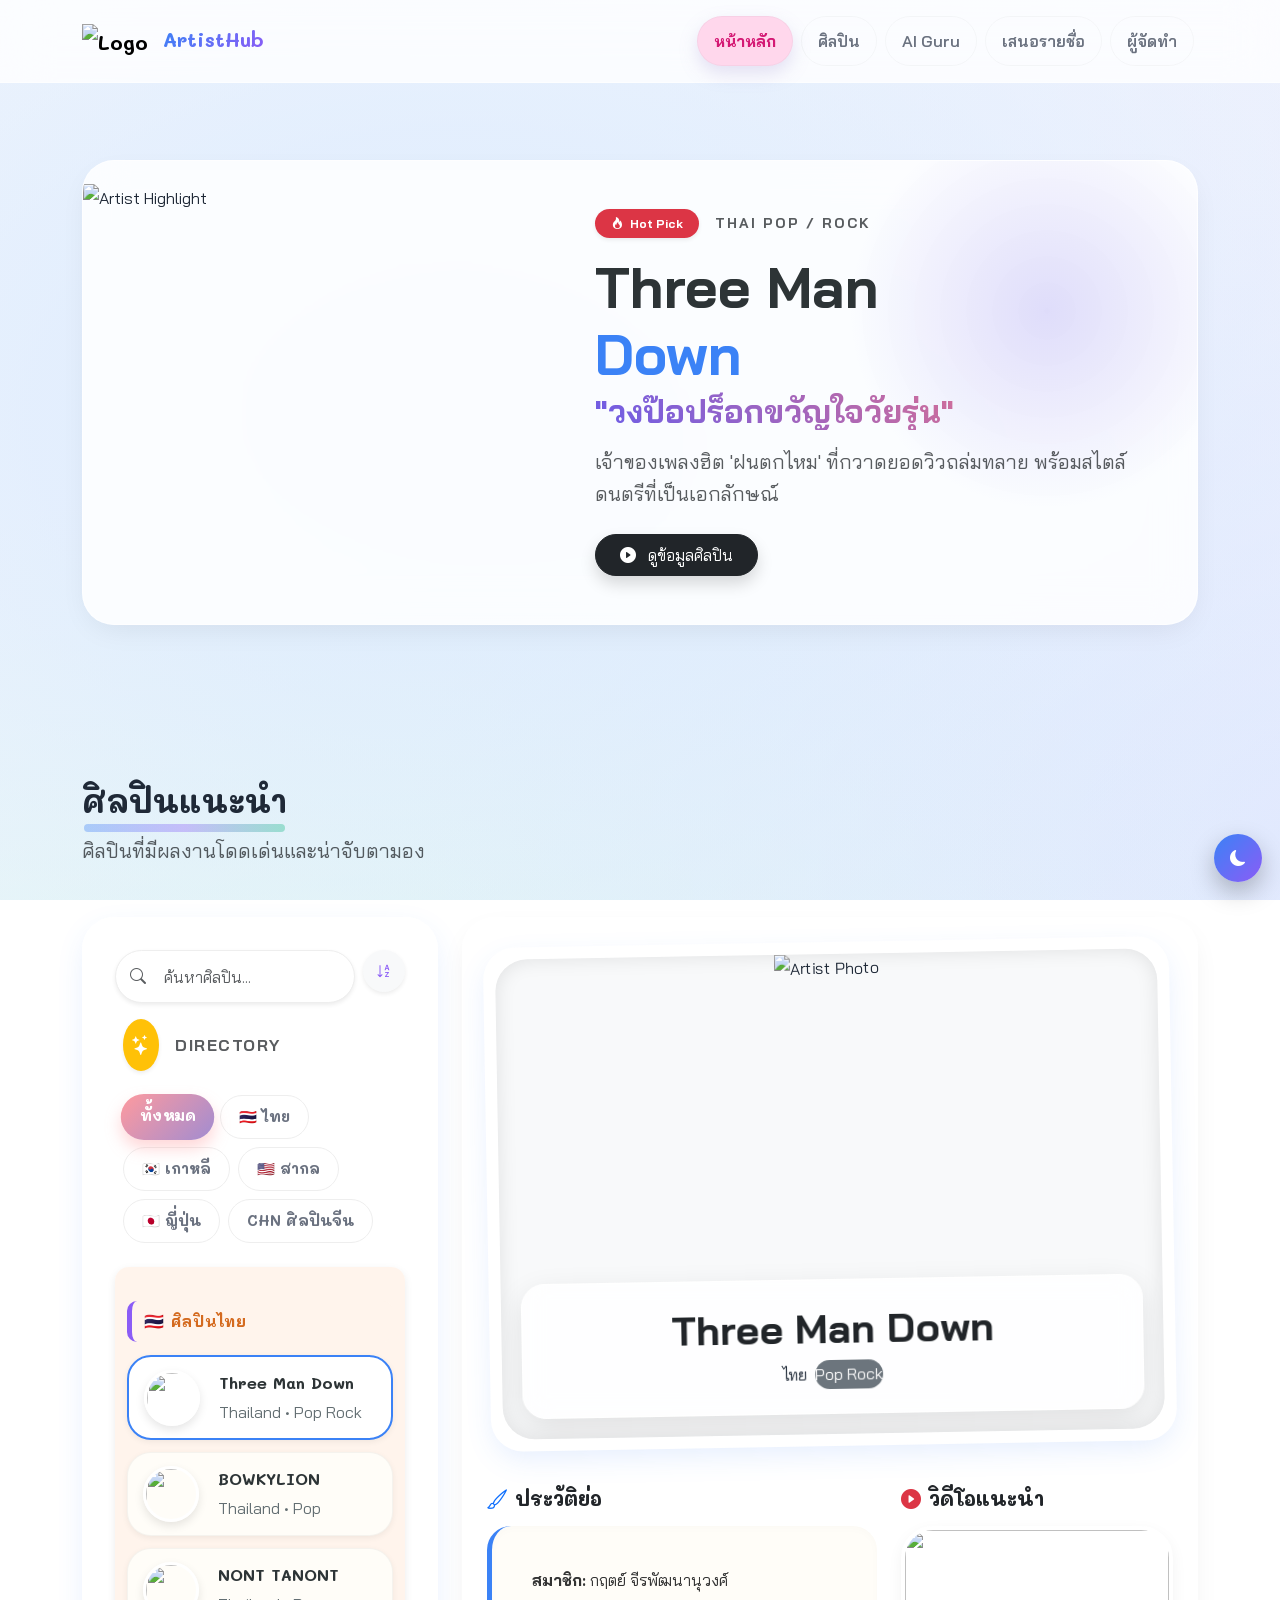
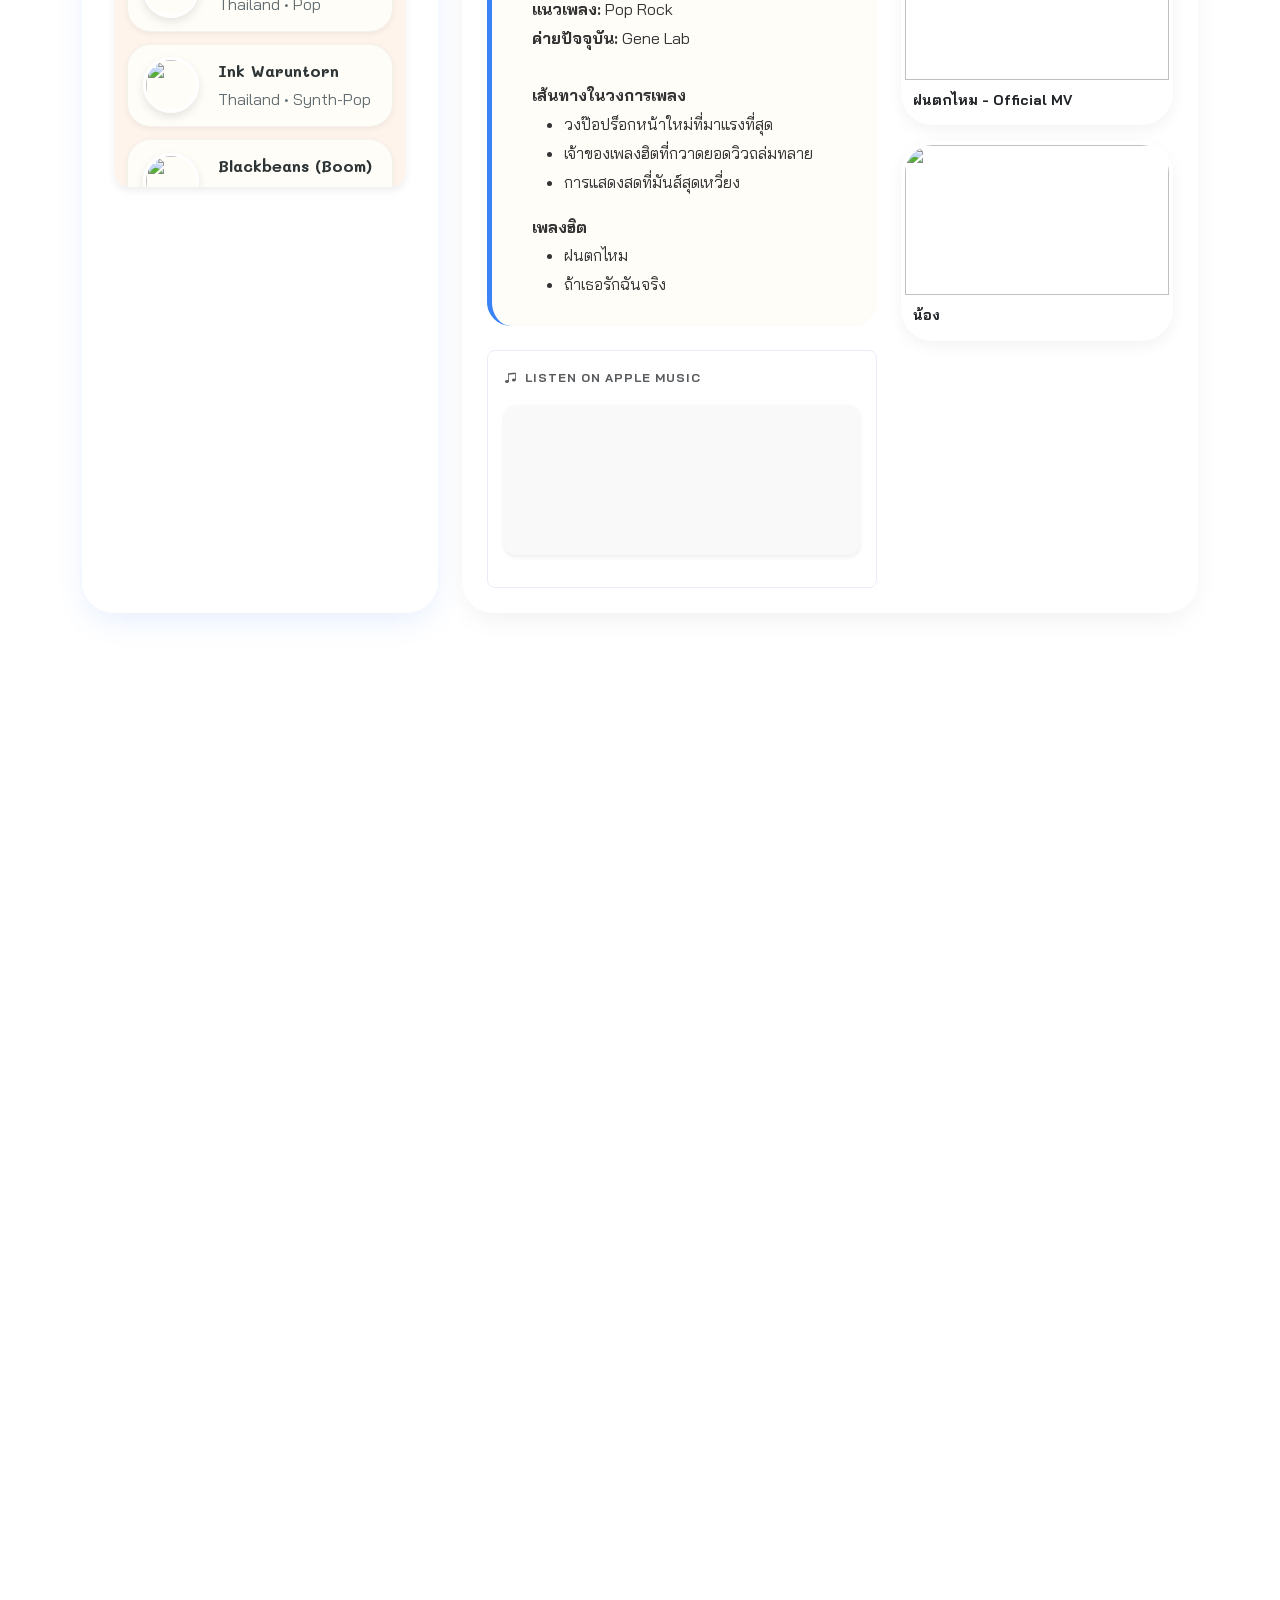
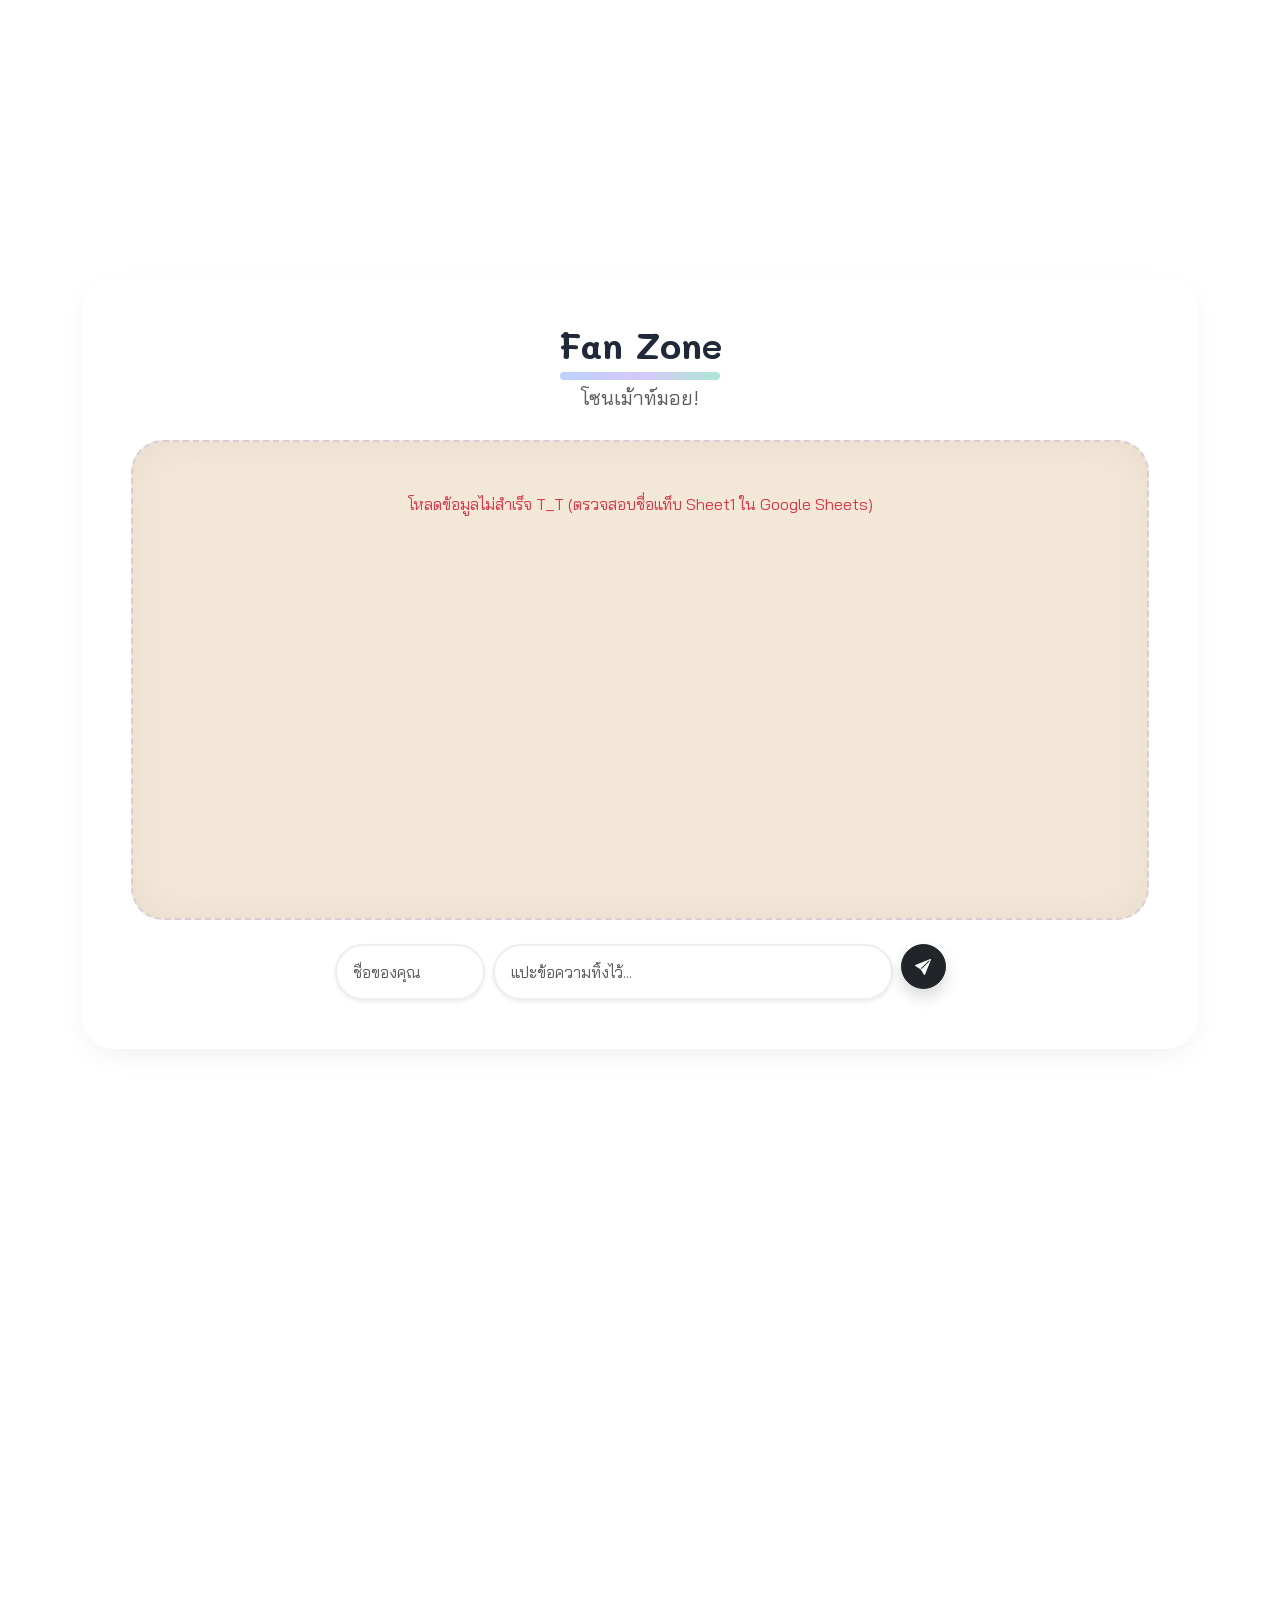
==== commit 8c0d7010: "Update index.html" ====
--- a/index.html
+++ b/index.html
@@ -431,7 +431,7 @@
       <div class="row g-4 justify-content-center">
         <div class="col-6 col-md-4 col-lg-4">
             <div class="member-card h-100">
-                <img src="https://chatgpt.com/backend-api/estuary/public_content/enc/[base64]" 
+                <img src="https://chatgpt.com/backend-api/estuary/public_content/enc/[base64]" 
                      alt="ศุภวิชญ์ แซ่อิ๋ว" 
                      style="width: 130px; height: 130px; border-radius: 50%; object-fit: cover; border: 7px solid #fff; box-shadow: 0 12px 25px rgba(161, 140, 209, 0.3);">
                 <h6 class="fw-bold text-dark mt-3">ศุภวิชญ์ แซ่อิ๋ว</h6>
@@ -440,7 +440,7 @@
         </div>
         <div class="col-6 col-md-4 col-lg-4">
             <div class="member-card h-100">
-                <img src="https://chatgpt.com/backend-api/estuary/public_content/enc/[base64]" 
+                <img src="https://chatgpt.com/backend-api/estuary/public_content/enc/[base64]" 
                      alt="ศตรายุ กรึงชัง" 
                      style="width: 130px; height: 130px; border-radius: 50%; object-fit: cover; border: 7px solid #fff; box-shadow: 0 12px 25px rgba(161, 140, 209, 0.3);">
                 <h6 class="fw-bold text-dark mt-3">ศตรายุ กรึงชัง</h6>
@@ -458,7 +458,7 @@
         </div>
         <div class="col-6 col-md-4 col-lg-4">
             <div class="member-card h-100">
-                <img src="https://chatgpt.com/backend-api/estuary/public_content/enc/[base64]"
+                <img src="https://chatgpt.com/backend-api/estuary/public_content/enc/[base64]"
                      alt="ราเวิน ไดลัน อาร์เนสัน"
                      style="width: 130px; height: 130px; border-radius: 50%; object-fit: cover; border: 7px solid #fff; box-shadow: 0 12px 25px rgba(161, 140, 209, 0.3);">
                 <h6 class="fw-bold text-dark mt-3">ราเวิน ไดลัน อาร์เนสัน</h6>
@@ -476,7 +476,7 @@
         </div>
         <div class="col-6 col-md-4 col-lg-4">
             <div class="member-card h-100">
-                <img src="https://chatgpt.com/backend-api/estuary/public_content/enc/[base64]" 
+                <img src="https://chatgpt.com/backend-api/estuary/public_content/enc/[base64]" 
                      alt="ภาคิน พงศ์มั่นจิน" 
                      style="width: 130px; height: 130px; border-radius: 50%; object-fit: cover; border: 7px solid #fff; box-shadow: 0 12px 25px rgba(161, 140, 209, 0.3);">
                 <h6 class="fw-bold text-dark mt-3">ภาคิน พงศ์มั่นจิน</h6>
@@ -557,4 +557,4 @@
 <script src="script.js"></script>
 
 </body>
-</html>+</html>
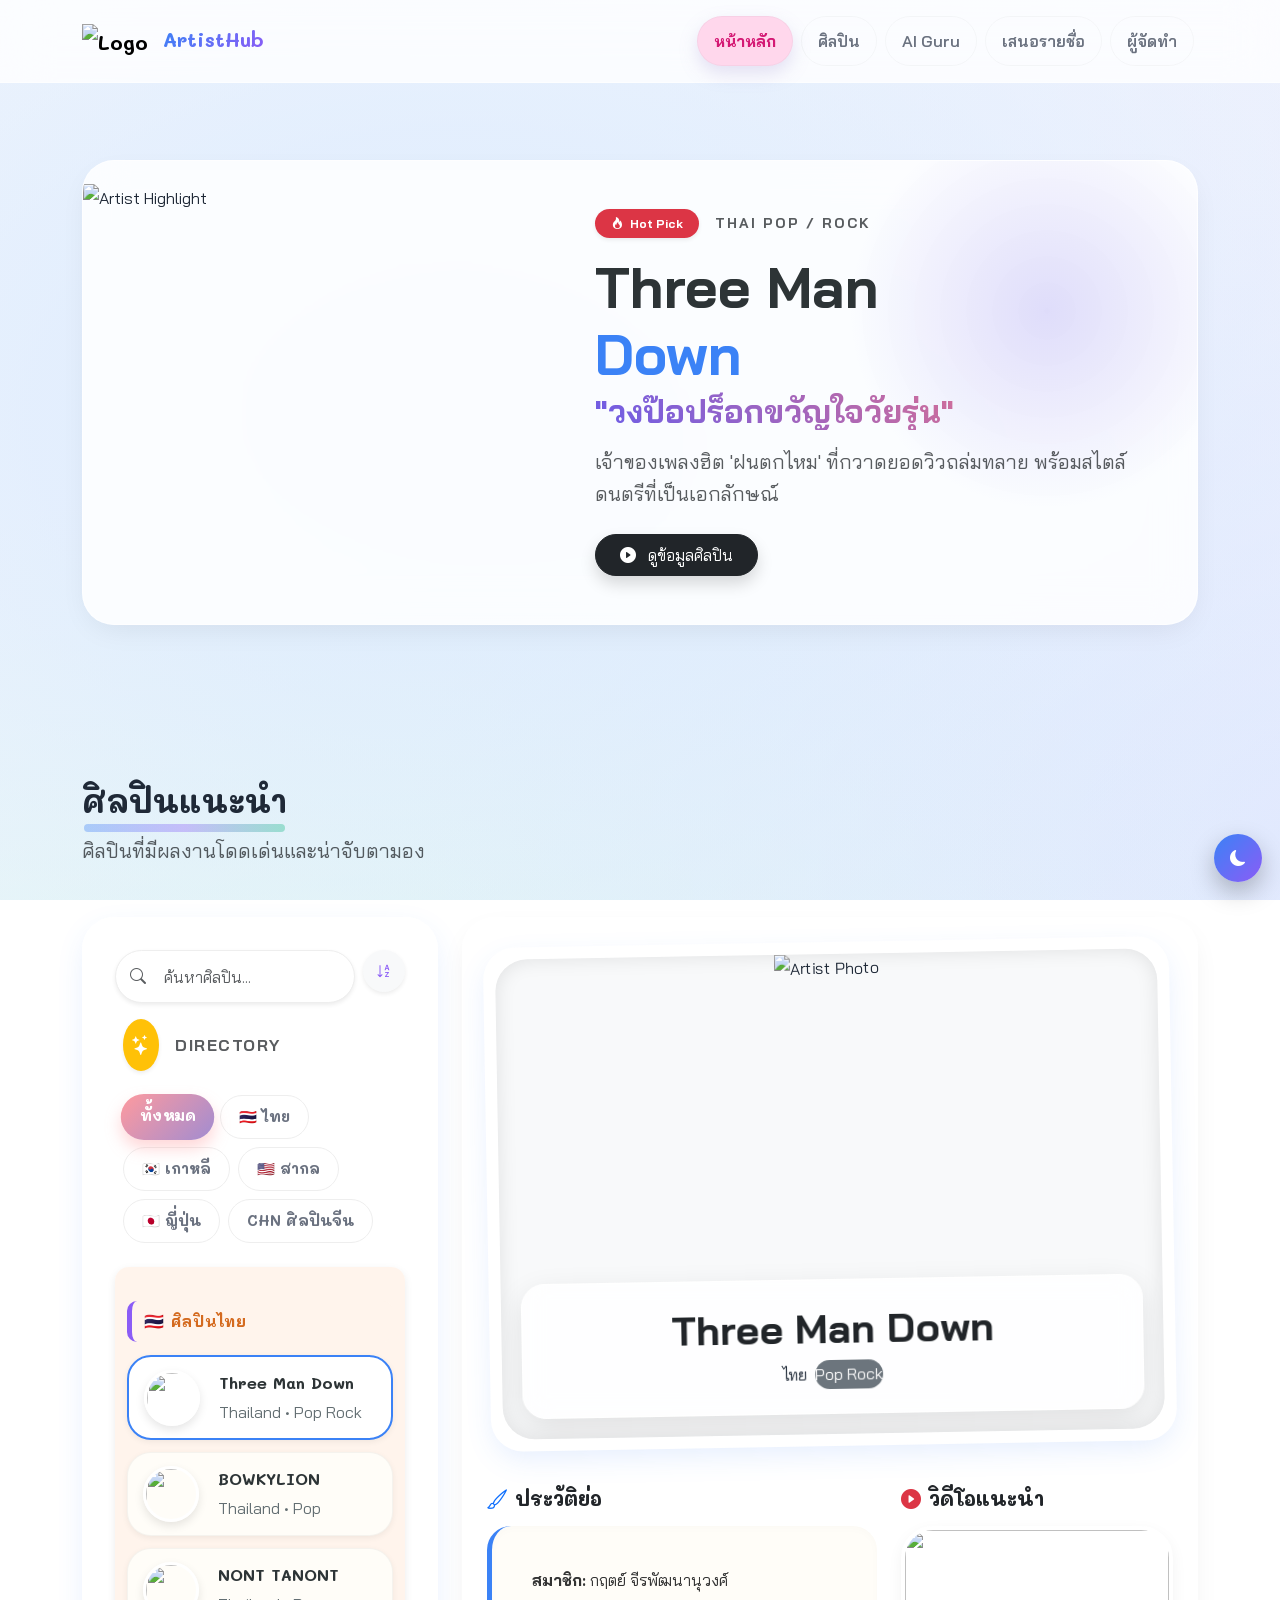
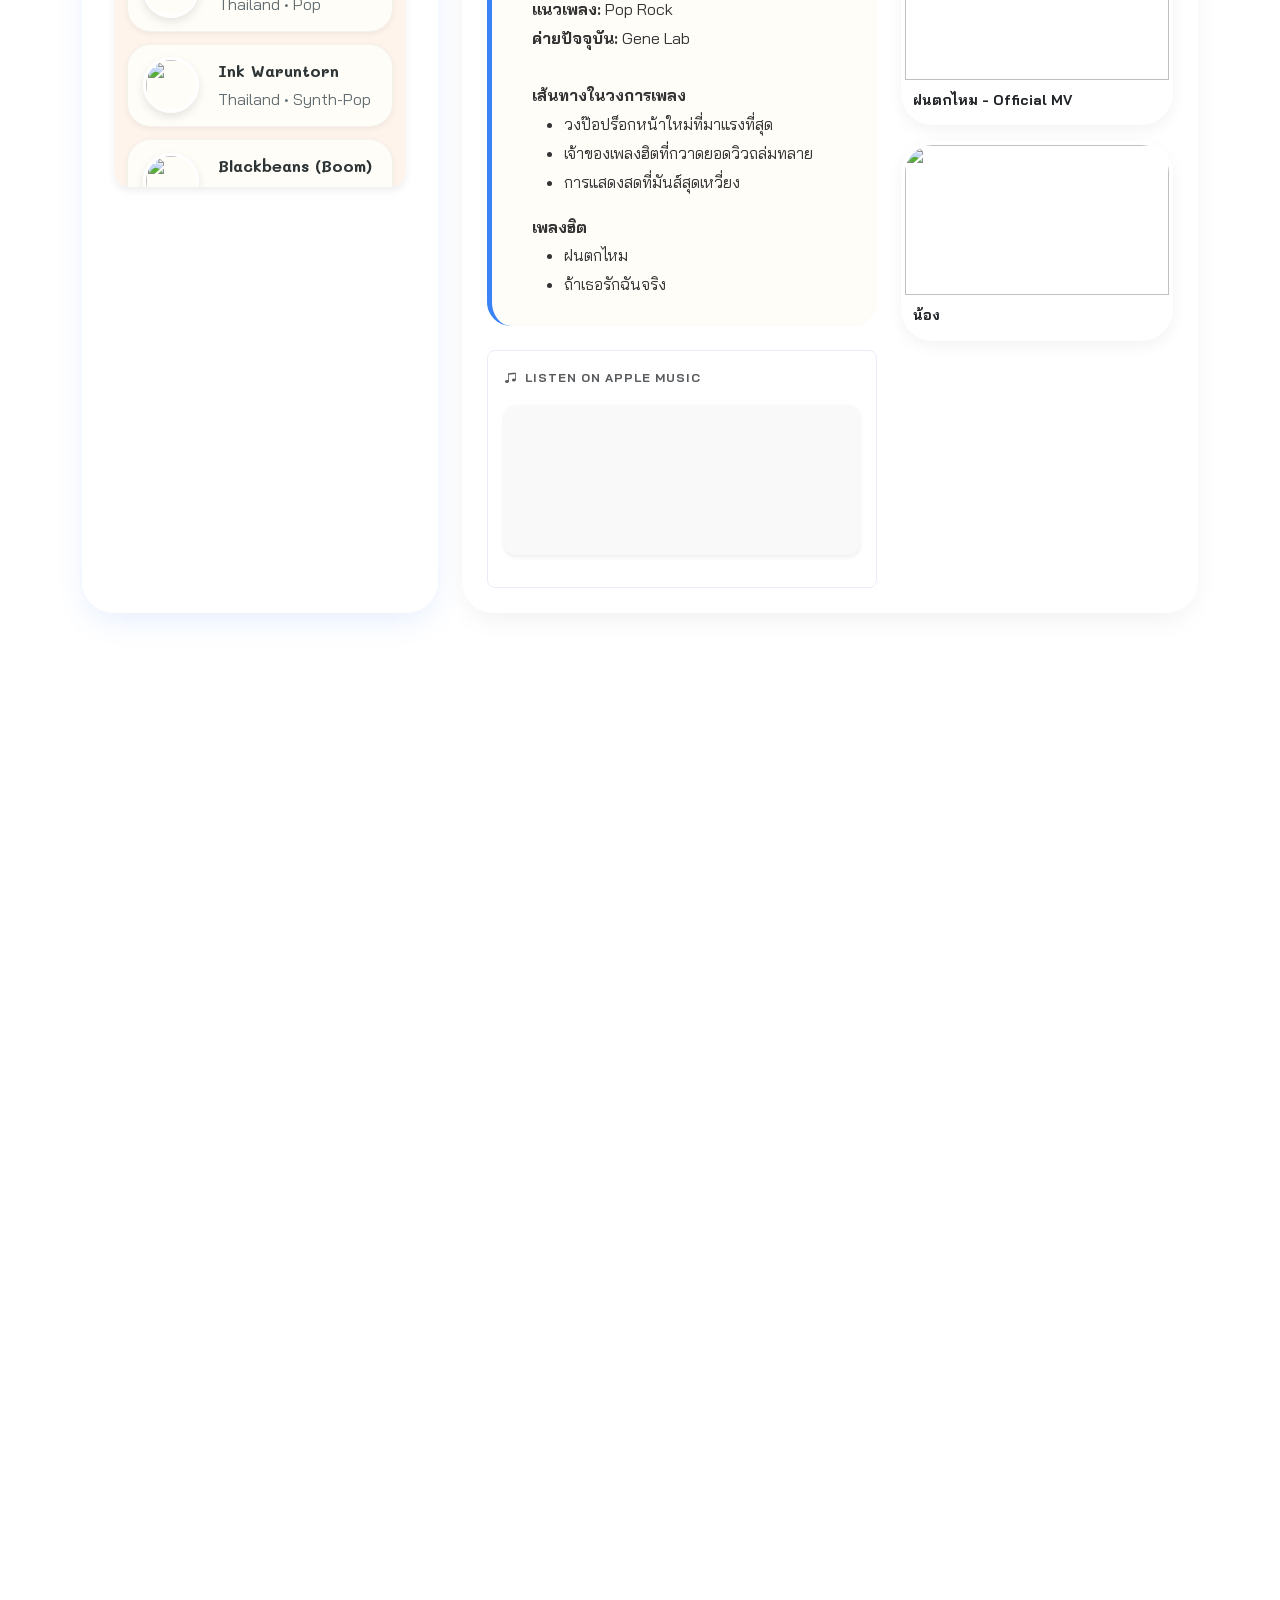
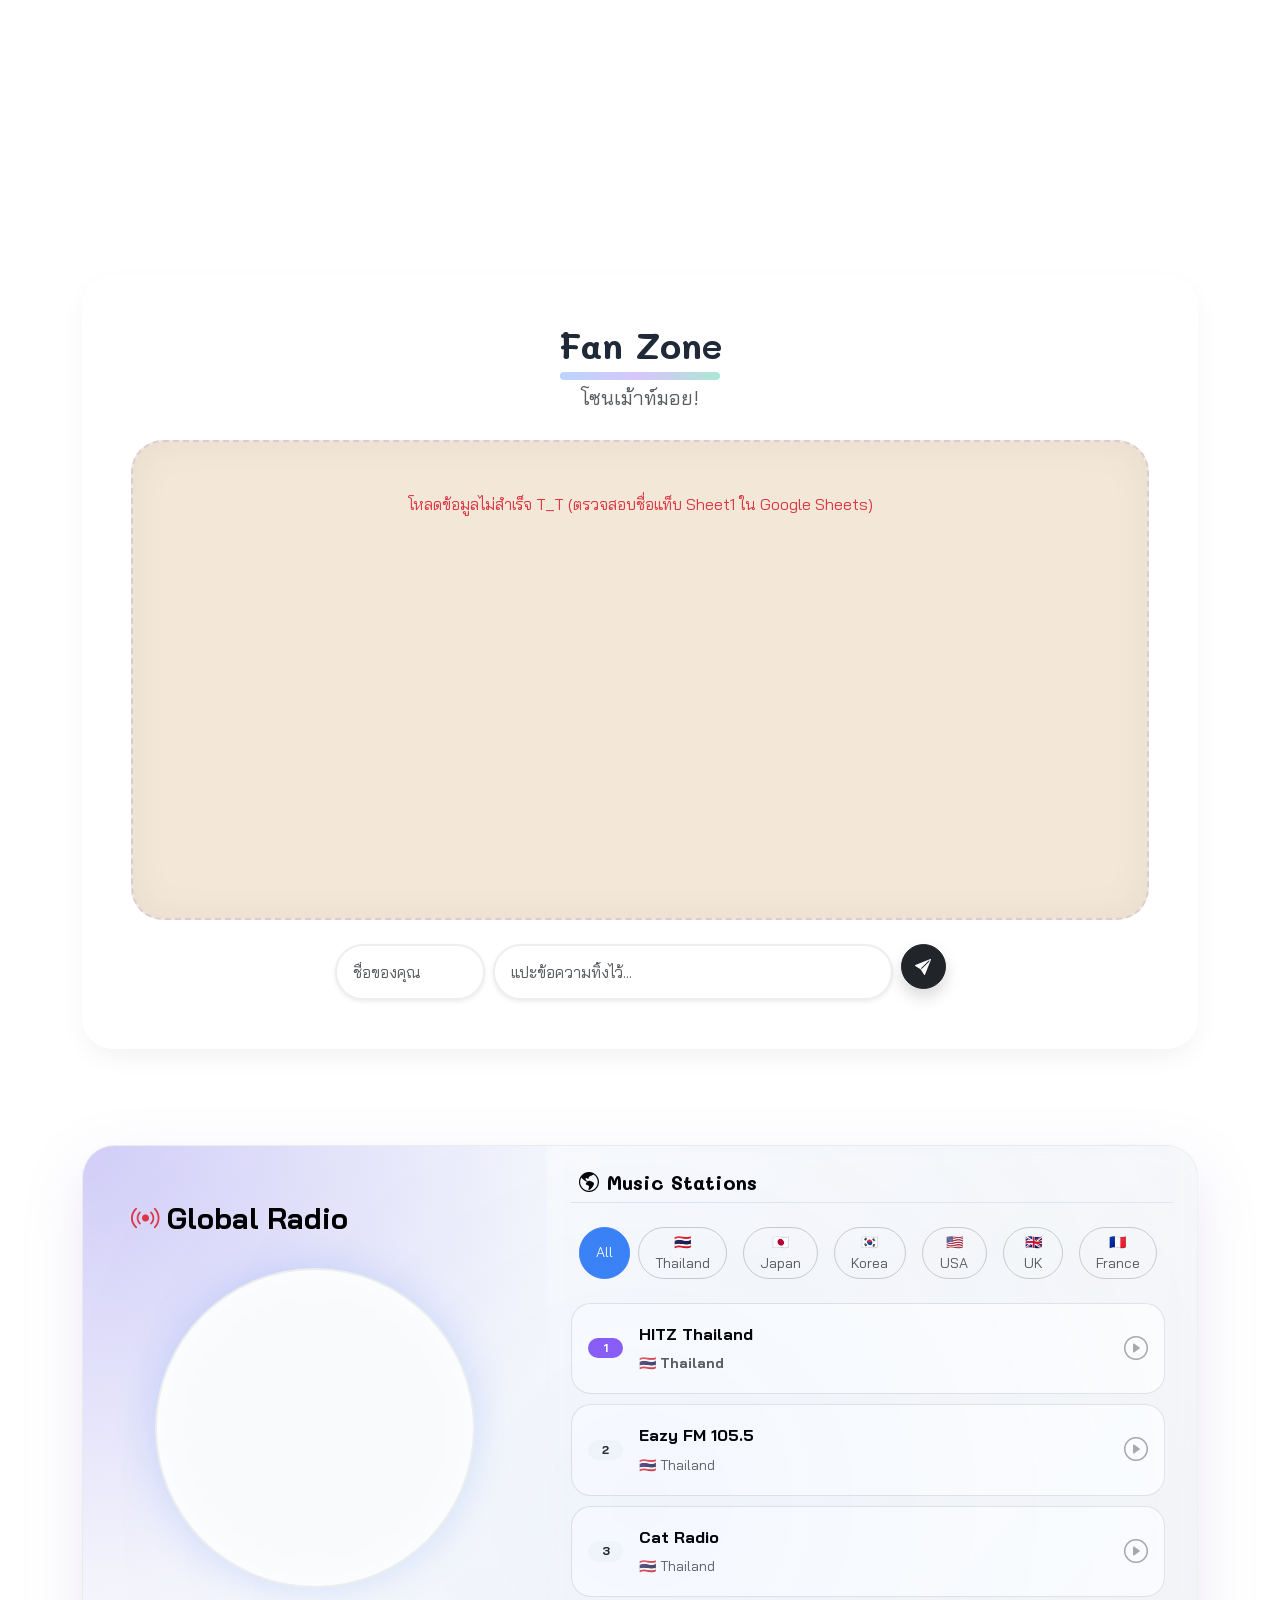
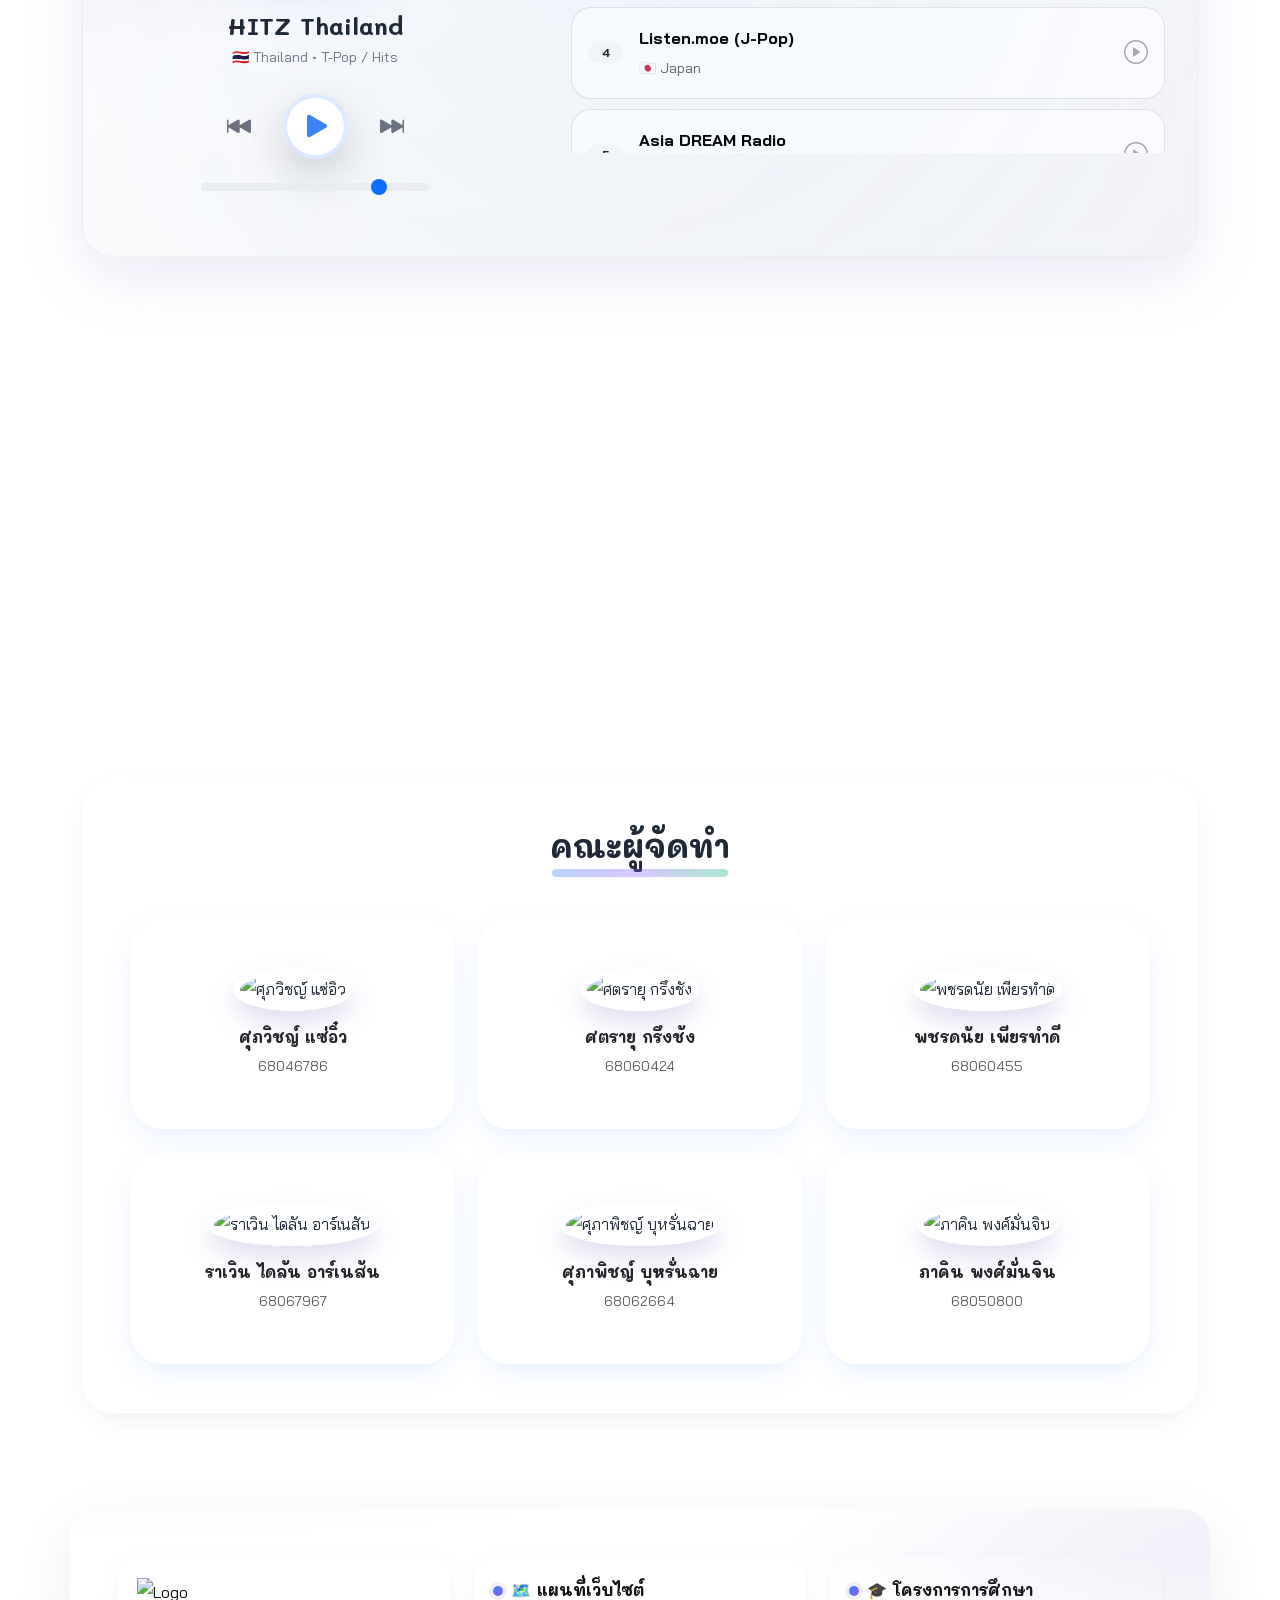
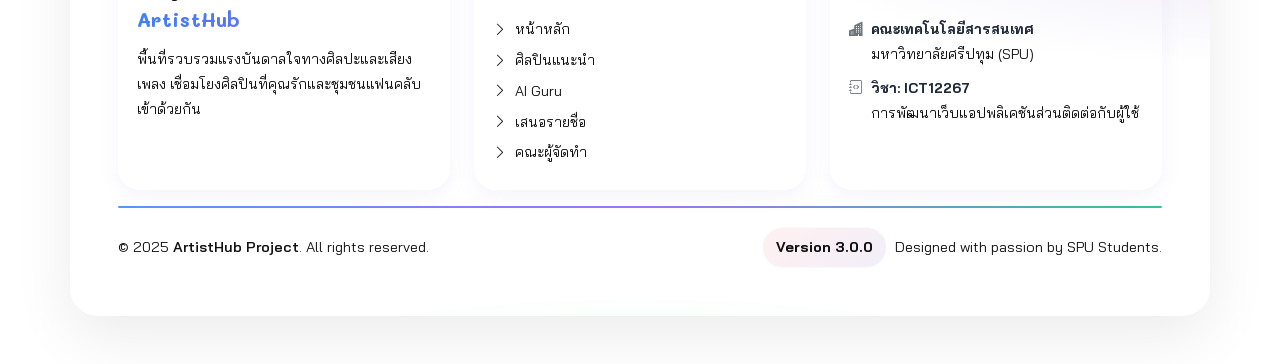
==== commit 20c8139c: "Update index.html" ====
--- a/index.html
+++ b/index.html
@@ -301,7 +301,7 @@
     <div class="row justify-content-center">
       <div class="col-lg-8">
         <div class="ai-guru-container">
-          <img id="meowGuruImg" src="https://chatgpt.com/backend-api/estuary/public_content/enc/[base64]" data-light="https://chatgpt.com/backend-api/estuary/public_content/enc/[base64]" data-dark="https://chatgpt.com/backend-api/estuary/public_content/enc/[base64]" alt="AI Cat Guru" class="ai-cat-avatar">
+          <img id="meowGuruImg" src="https://chatgpt.com/backend-api/estuary/public_content/enc/[base64]" data-light="https://chatgpt.com/backend-api/estuary/public_content/enc/[base64]" data-dark="https://chatgpt.com/backend-api/estuary/public_content/enc/[base64]" alt="AI Cat Guru" class="ai-cat-avatar">
           
           <div id="ai-response" class="ai-chat-box mt-4">
             <p class="text-center text-muted my-5">
@@ -558,3 +558,4 @@
 
 </body>
 </html>
+
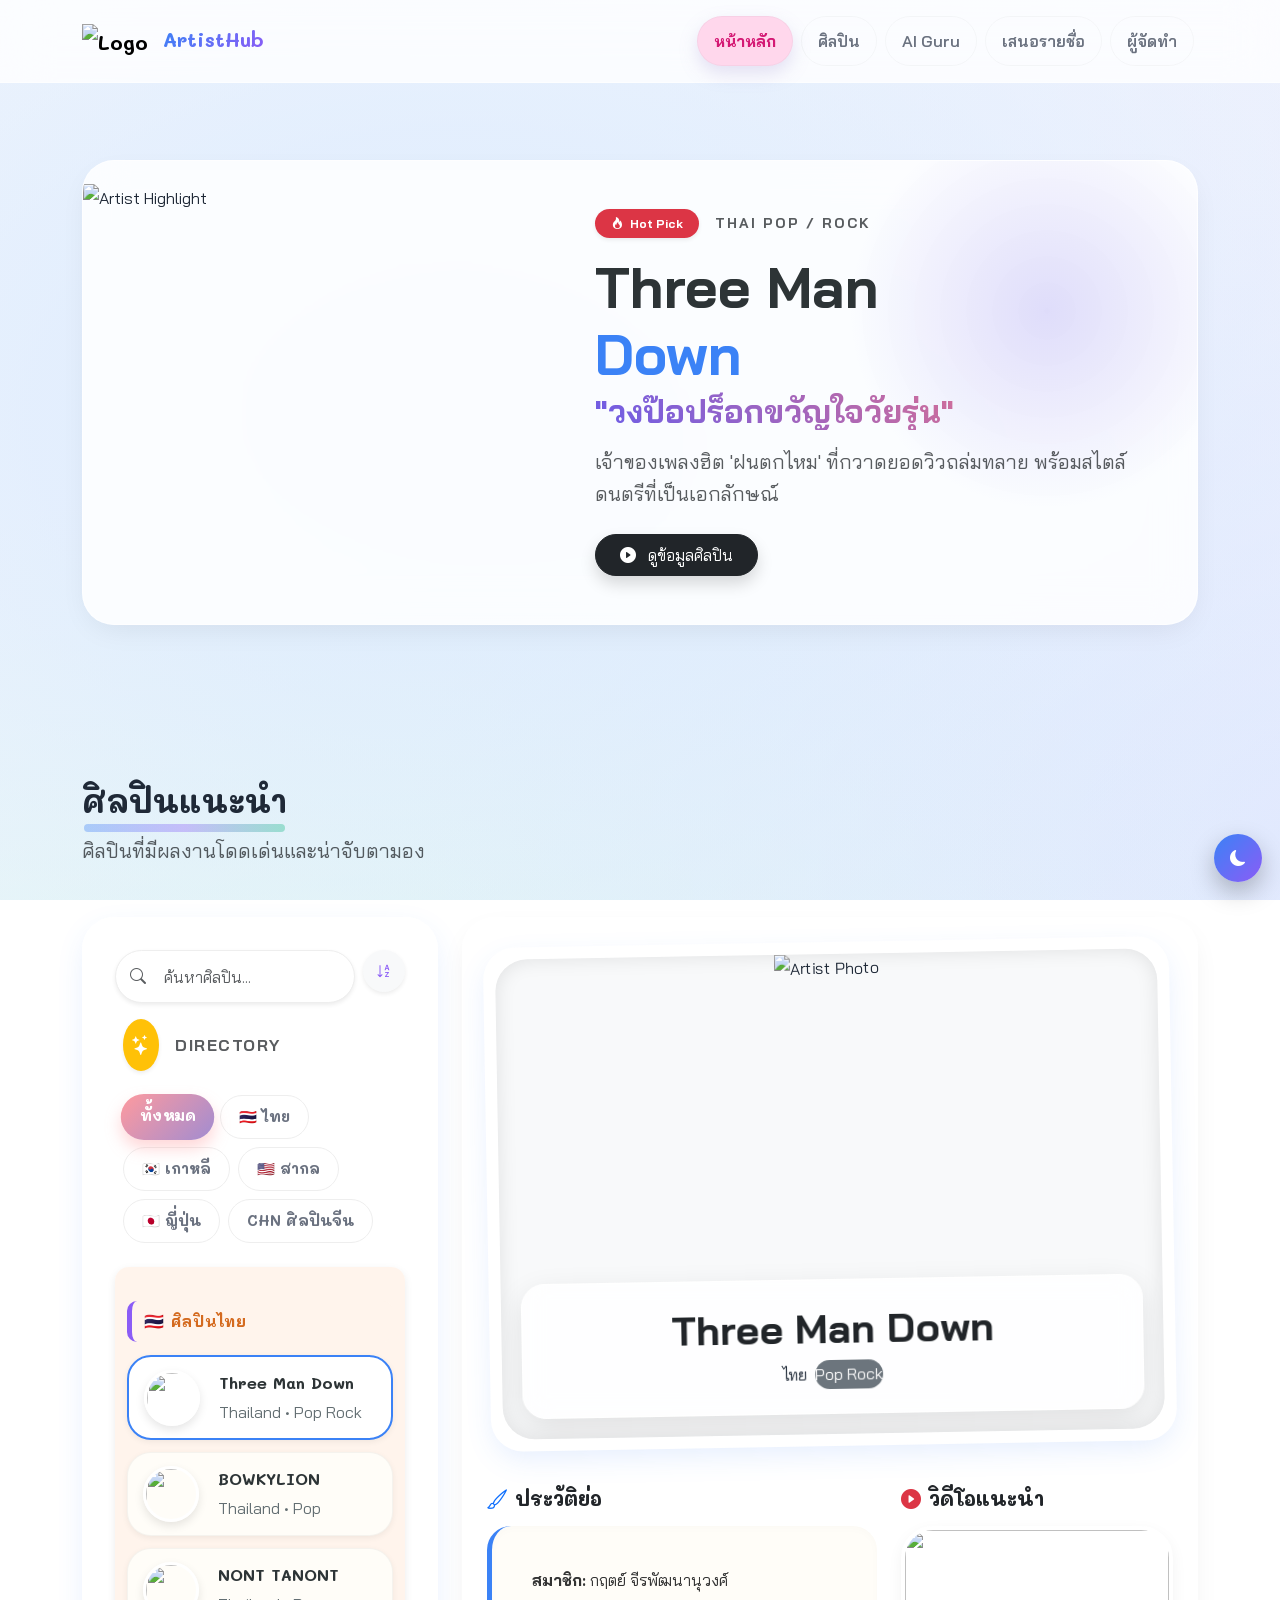
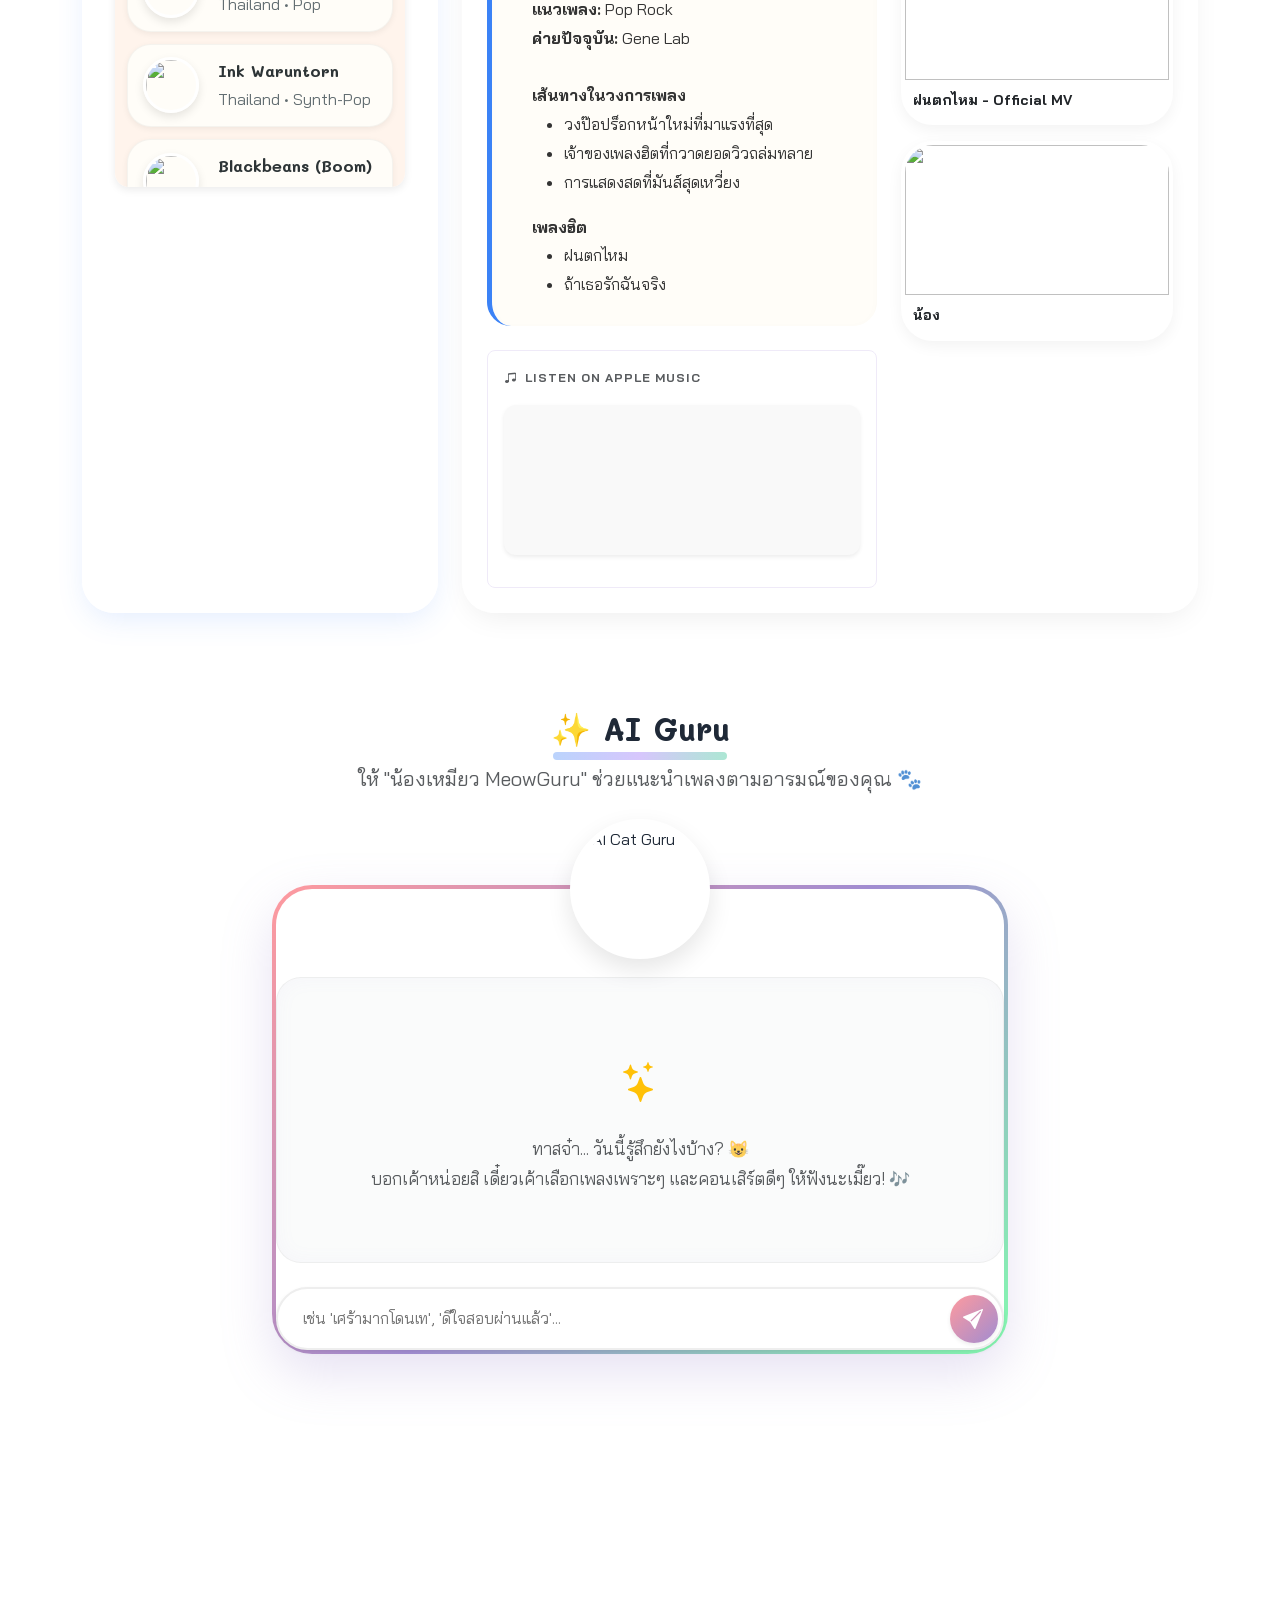
==== commit f3722132: "Update index.html" ====
--- a/index.html
+++ b/index.html
@@ -559,3 +559,4 @@
 </body>
 </html>
 
+
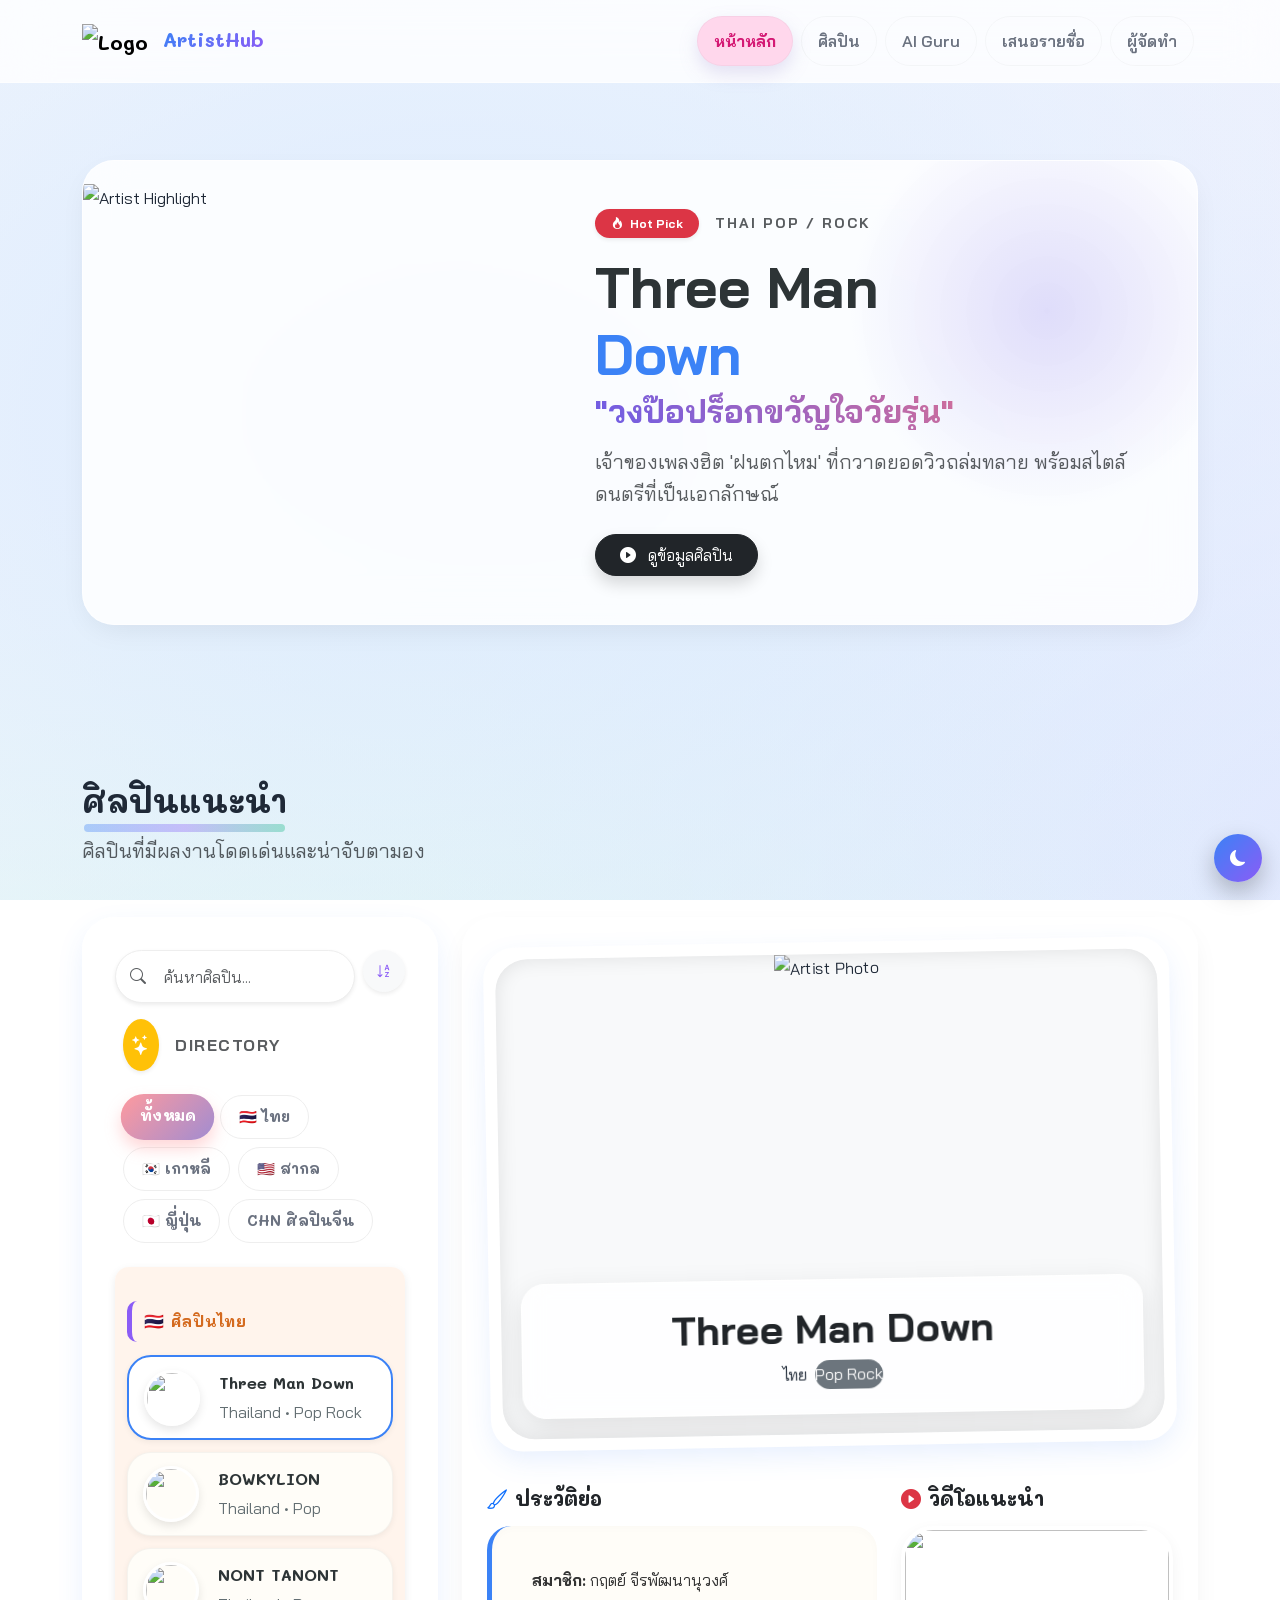
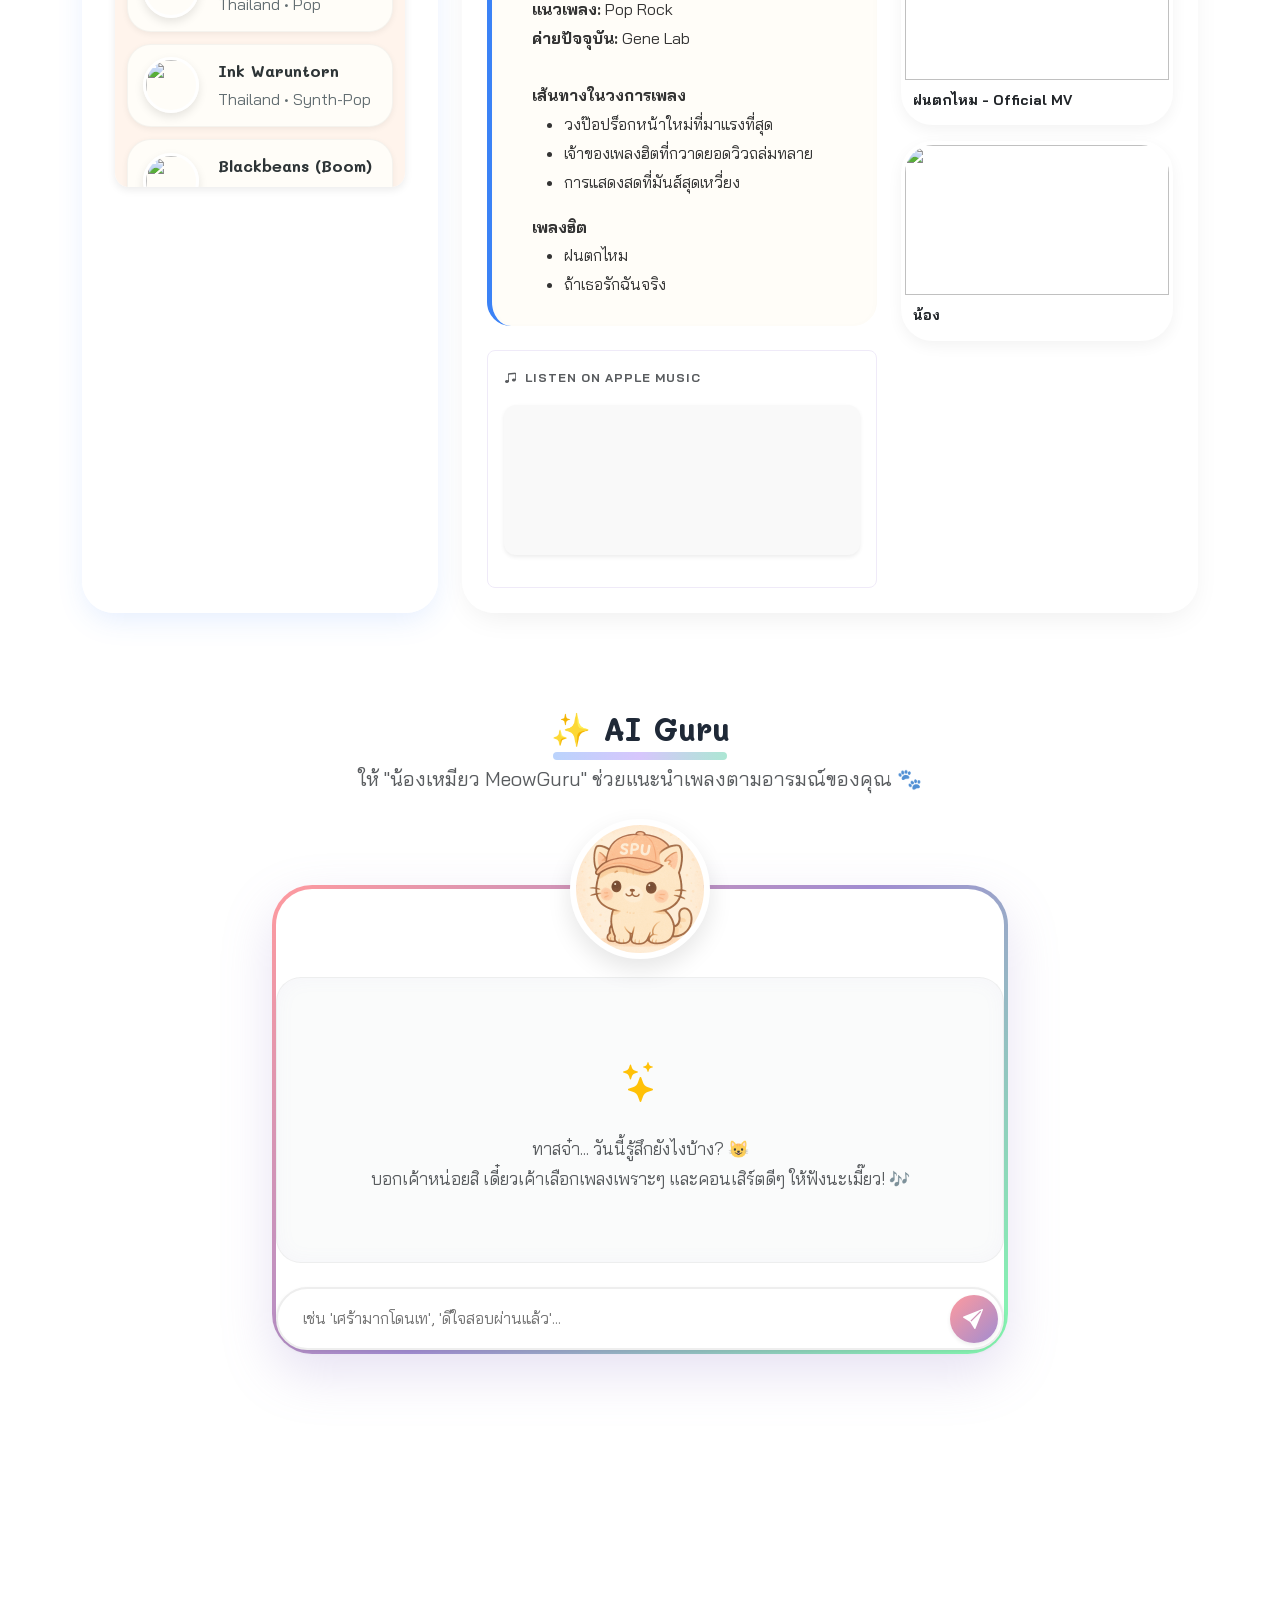
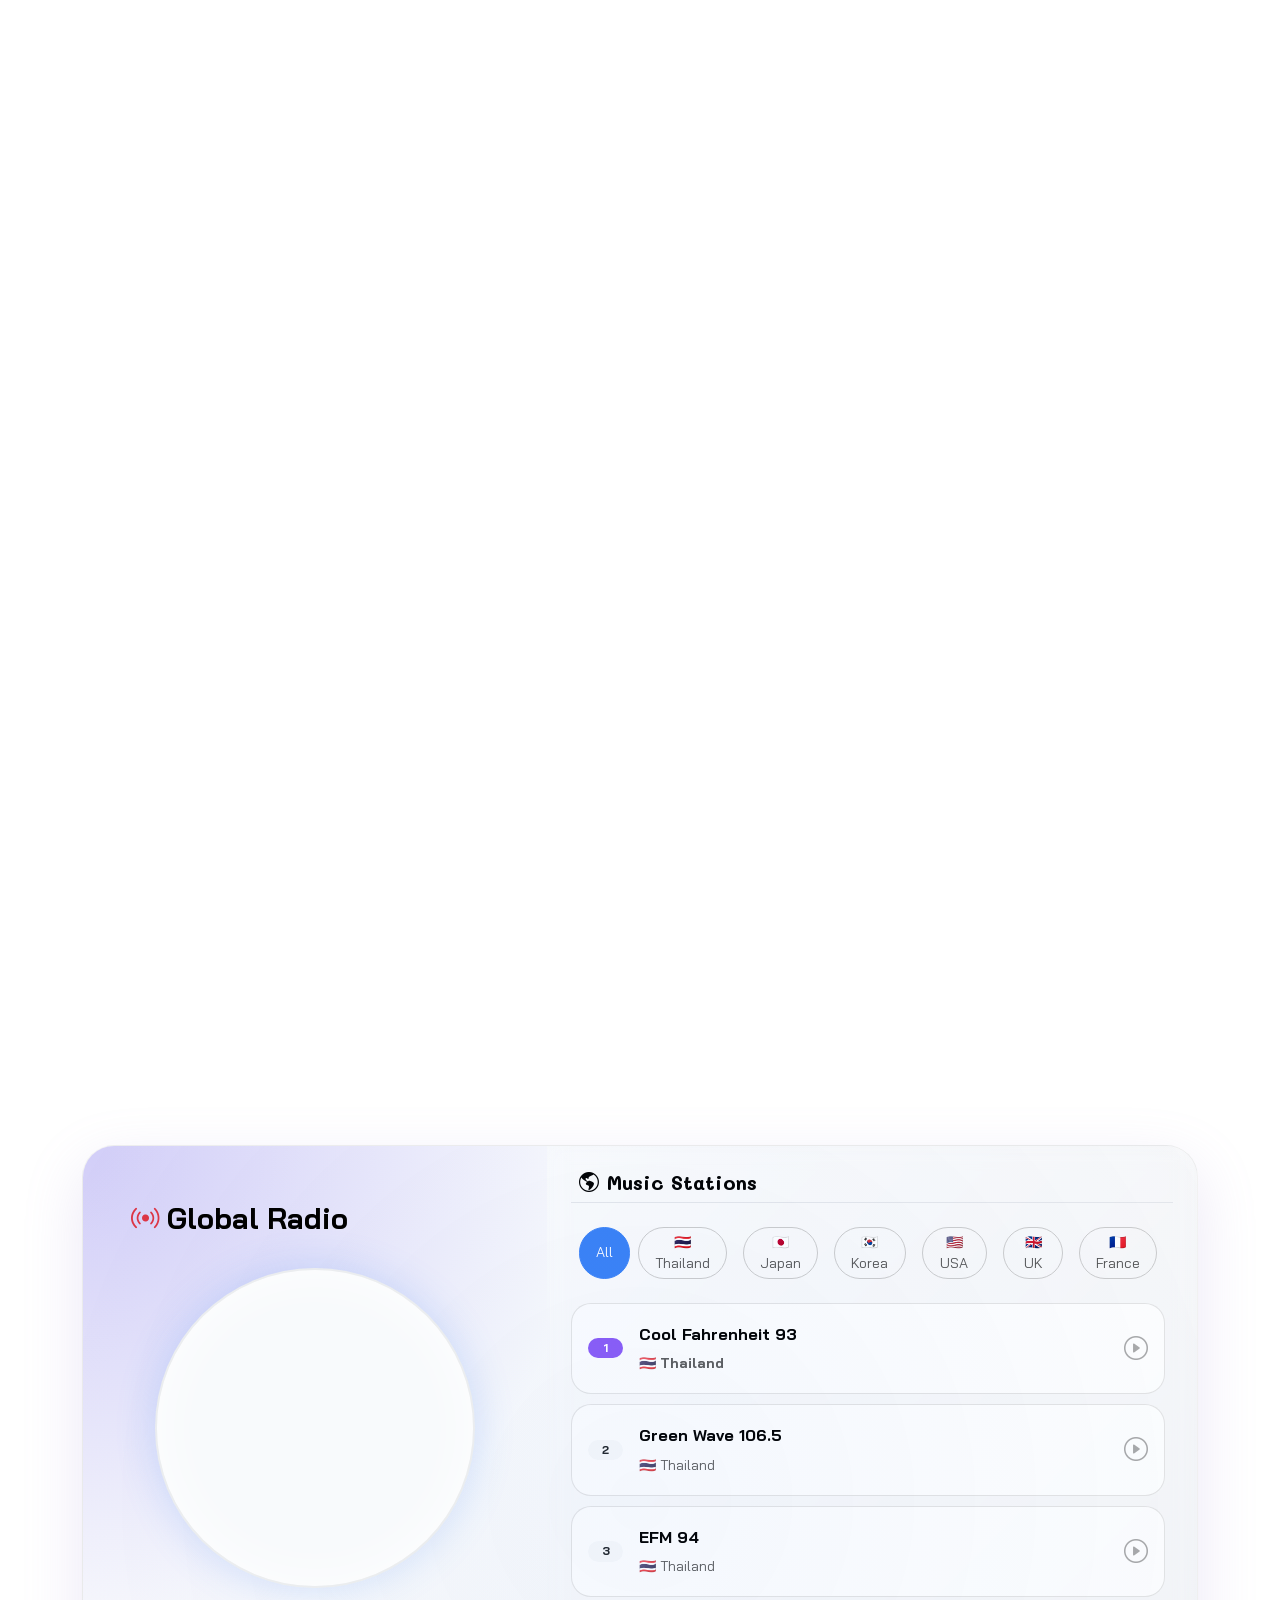
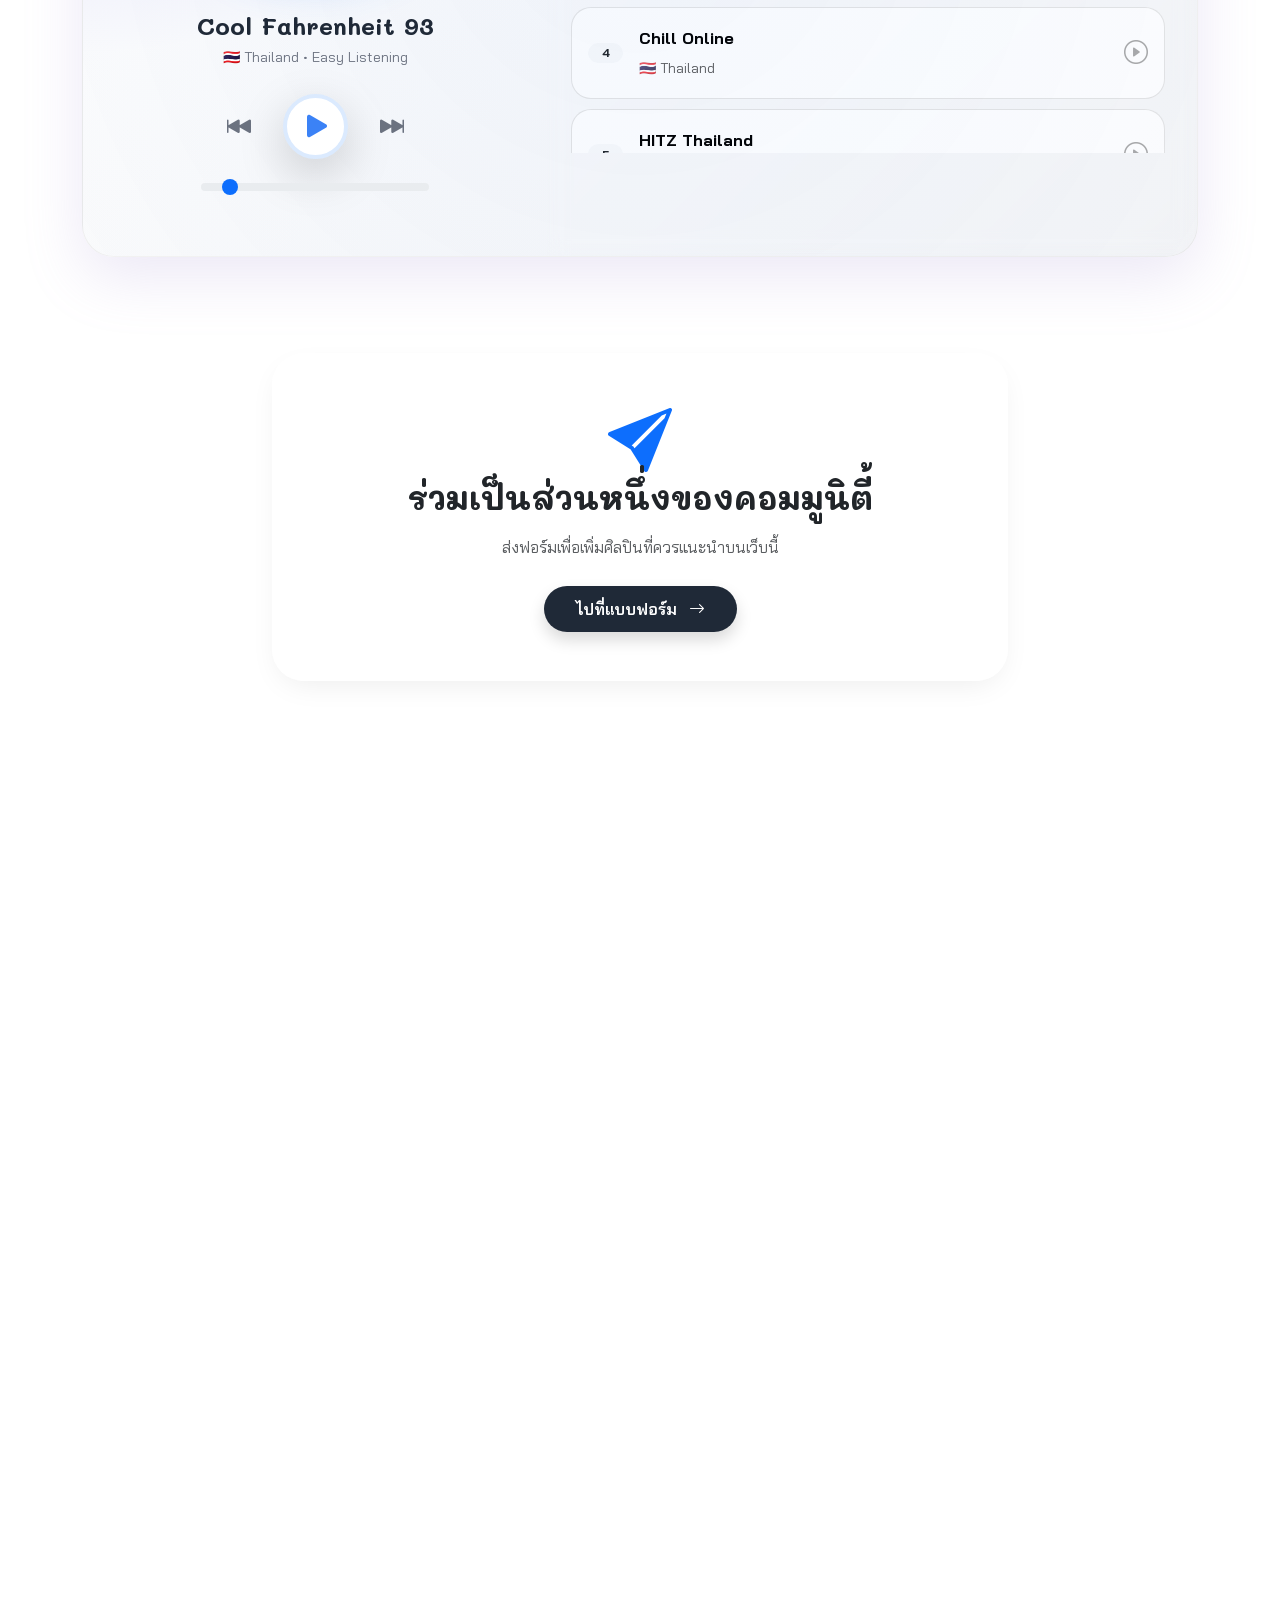
==== commit 9e92d447: "Add files via upload" ====
--- a/index.html
+++ b/index.html
@@ -1,18 +1,22 @@
 <!DOCTYPE html>
 <html lang="th">
+
 <head>
-  <meta charset="utf-8"/>
-  <meta name="viewport" content="width=device-width, initial-scale=1"/>
+  <meta charset="utf-8" />
+  <meta name="viewport" content="width=device-width, initial-scale=1" />
   <title>ArtistHub - Discover Art & Artists</title>
 
-  <link rel="icon" href="https://github.com/Ikarasul/karasu.github.io/blob/main/img/Logo%20SPU%20SIT_White.png?raw=true" type="image/png">
+  <link rel="icon" href="https://github.com/Ikarasul/karasu.github.io/blob/main/img/Logo%20SPU%20SIT_White.png?raw=true"
+    type="image/png">
 
   <link rel="preconnect" href="https://fonts.googleapis.com">
   <link rel="preconnect" href="https://fonts.gstatic.com" crossorigin>
-  <link href="https://fonts.googleapis.com/css2?family=Bai+Jamjuree:wght@300;400;500;600;700&family=Caveat:wght@400;700&family=Mali:wght@300;400;500;600;700&display=swap" rel="stylesheet">
+  <link
+    href="https://fonts.googleapis.com/css2?family=Bai+Jamjuree:wght@300;400;500;600;700&family=Caveat:wght@400;700&family=Mali:wght@300;400;500;600;700&display=swap"
+    rel="stylesheet">
   <link href="https://cdn.jsdelivr.net/npm/bootstrap@5.3.2/dist/css/bootstrap.min.css" rel="stylesheet">
   <link href="https://cdn.jsdelivr.net/npm/bootstrap-icons@1.11.3/font/bootstrap-icons.css" rel="stylesheet">
-  <link rel="stylesheet" href="https://cdnjs.cloudflare.com/ajax/libs/animate.css/4.1.1/animate.min.css"/>
+  <link rel="stylesheet" href="https://cdnjs.cloudflare.com/ajax/libs/animate.css/4.1.1/animate.min.css" />
 
   <script src="https://cdn.jsdelivr.net/npm/marked/marked.min.js"></script>
   <script src="https://cdnjs.cloudflare.com/ajax/libs/three.js/r128/three.min.js"></script>
@@ -20,543 +24,702 @@
   <link rel="stylesheet" href="style.css">
 
 </head>
+
 <body>
 
-<div id="canvas-bg"></div>
-
-<nav class="navbar navbar-expand-lg fixed-top">
-  <div class="container">
-    <a class="navbar-brand animate__animated animate__fadeInLeft" href="#home"><img id="mainLogo" src="https://github.com/Ikarasul/karasu.github.io/blob/main/img/Logo%20SPU%20SIT_Color.png?raw=true" data-light="https://github.com/Ikarasul/karasu.github.io/blob/main/img/Logo%20SPU%20SIT_Color.png?raw=true" data-dark="https://github.com/Ikarasul/karasu.github.io/blob/main/img/Logo%20SPU%20SIT_White.png?raw=true" height="48" style="transition:0.3s" alt="Logo">
-      <span class="brand-text ms-2">ArtistHub</span>
-    </a>
-    <button class="navbar-toggler border-0 shadow-none p-0" type="button" data-bs-toggle="collapse" data-bs-target="#nav">
-      <div class="bg-secondary rounded-circle p-2 text-white"><i class="bi bi-list fs-4"></i></div>
-    </button>
-    <div id="nav" class="collapse navbar-collapse">
-      <ul class="navbar-nav ms-auto align-items-lg-center animate__animated animate__fadeInRight">
-        <li class="nav-item"><a class="nav-link active" href="#home">หน้าหลัก</a></li>
-        <li class="nav-item"><a class="nav-link nav-tab" href="#artists">ศิลปิน</a></li>
-        <li class="nav-item"><a class="nav-link nav-tab" href="#ai-guru">AI Guru</a></li>
-        <li class="nav-item"><a class="nav-link nav-tab" href="#submit">เสนอรายชื่อ</a></li>
-        <li class="nav-item"><a class="nav-link nav-tab" href="#members">ผู้จัดทำ</a></li>
-      </ul>
-    </div>
-  </div>
-</nav>
-
-<section id="home" class="hero container reveal">
-  <div class="row mb-5">
-    <div class="col-12">
-      <div class="glass-panel p-0 overflow-hidden position-relative shadow-lg" style="border: 2px solid #fff;">
-         <div style="position:absolute; top:-50px; right:-50px; width:400px; height:400px; background:radial-gradient(circle, rgba(108, 92, 231, 0.2) 0%, transparent 70%); border-radius:50%; z-index:0;"></div>
-         <div class="row g-0 align-items-center position-relative" style="z-index:1;">
-           <div class="col-md-6 col-lg-5">
+  <div id="canvas-bg"></div>
+
+  <nav class="navbar navbar-expand-lg fixed-top">
+    <div class="container">
+      <a class="navbar-brand animate__animated animate__fadeInLeft" href="#home"><img id="mainLogo"
+          src="https://github.com/Ikarasul/karasu.github.io/blob/main/img/Logo%20SPU%20SIT_Color.png?raw=true"
+          data-light="https://github.com/Ikarasul/karasu.github.io/blob/main/img/Logo%20SPU%20SIT_Color.png?raw=true"
+          data-dark="https://github.com/Ikarasul/karasu.github.io/blob/main/img/Logo%20SPU%20SIT_White.png?raw=true"
+          height="48" style="transition:0.3s" alt="Logo">
+        <span class="brand-text ms-2">ArtistHub</span>
+      </a>
+      <button class="navbar-toggler border-0 shadow-none p-0" type="button" data-bs-toggle="collapse"
+        data-bs-target="#nav">
+        <div class="bg-secondary rounded-circle p-2 text-white"><i class="bi bi-list fs-4"></i></div>
+      </button>
+      <div id="nav" class="collapse navbar-collapse">
+        <ul class="navbar-nav ms-auto align-items-lg-center animate__animated animate__fadeInRight">
+          <li class="nav-item"><a class="nav-link active" href="#home">หน้าหลัก</a></li>
+          <li class="nav-item"><a class="nav-link nav-tab" href="#artists">ศิลปิน</a></li>
+          <li class="nav-item"><a class="nav-link nav-tab" href="#ai-guru">AI Guru</a></li>
+          <li class="nav-item"><a class="nav-link nav-tab" href="#submit">เสนอรายชื่อ</a></li>
+          <li class="nav-item"><a class="nav-link nav-tab" href="#members">ผู้จัดทำ</a></li>
+        </ul>
+      </div>
+    </div>
+  </nav>
+
+  <section id="home" class="hero container reveal">
+    <div class="row mb-5">
+      <div class="col-12">
+        <div class="glass-panel p-0 overflow-hidden position-relative shadow-lg" style="border: 2px solid #fff;">
+          <div
+            style="position:absolute; top:-50px; right:-50px; width:400px; height:400px; background:radial-gradient(circle, rgba(108, 92, 231, 0.2) 0%, transparent 70%); border-radius:50%; z-index:0;">
+          </div>
+          <div class="row g-0 align-items-center position-relative" style="z-index:1;">
+            <div class="col-md-6 col-lg-5">
               <div style="height: 100%; min-height: 420px; overflow: hidden;">
-                <img id="hero-img" src="" alt="Artist Highlight" style="width: 100%; height: 100%; object-fit: cover; object-position: top center; transition: 0.8s ease-in-out;" onmouseover="this.style.transform='scale(1.05)'" onmouseout="this.style.transform='scale(1)'">
-              </div>
-           </div>
-           <div class="col-md-6 col-lg-7 p-4 p-md-5">
+                <img id="hero-img" src="" alt="Artist Highlight"
+                  style="width: 100%; height: 100%; object-fit: cover; object-position: top center; transition: 0.8s ease-in-out;"
+                  onmouseover="this.style.transform='scale(1.05)'" onmouseout="this.style.transform='scale(1)'">
+              </div>
+            </div>
+            <div class="col-md-6 col-lg-7 p-4 p-md-5">
               <div class="d-flex align-items-center mb-3">
-                <span class="badge bg-danger rounded-pill px-3 py-2 shadow-sm animate__animated animate__pulse animate__infinite"><i class="bi bi-fire me-1"></i> Hot Pick</span>
-                <span id="hero-genre" class="ms-3 text-muted small text-uppercase fw-bold" style="letter-spacing: 2px;">GENRE</span>
-              </div>
-              <h1 id="hero-name" class="fw-bold display-4 mb-1" style="font-family: 'Bai Jamjuree'; color: #2d3436;">Artist Name</h1>
-              <h2 id="hero-headline" class="fw-bold mb-3" style="background: linear-gradient(45deg, #6c5ce7, #ff7675); -webkit-background-clip: text; -webkit-text-fill-color: transparent; font-family: 'Bai Jamjuree';">Headline</h2>
+                <span
+                  class="badge bg-danger rounded-pill px-3 py-2 shadow-sm animate__animated animate__pulse animate__infinite"><i
+                    class="bi bi-fire me-1"></i> Hot Pick</span>
+                <span id="hero-genre" class="ms-3 text-muted small text-uppercase fw-bold"
+                  style="letter-spacing: 2px;">GENRE</span>
+              </div>
+              <h1 id="hero-name" class="fw-bold display-4 mb-1" style="font-family: 'Bai Jamjuree'; color: #2d3436;">
+                Artist Name</h1>
+              <h2 id="hero-headline" class="fw-bold mb-3"
+                style="background: linear-gradient(45deg, #6c5ce7, #ff7675); -webkit-background-clip: text; -webkit-text-fill-color: transparent; font-family: 'Bai Jamjuree';">
+                Headline</h2>
               <p id="hero-desc" class="text-muted fs-5 mb-4" style="line-height: 1.6;">Description...</p>
-              <button id="hero-btn" class="btn btn-dark rounded-pill px-4 py-2 shadow hover-scale"><i class="bi bi-play-circle-fill me-2"></i> ดูข้อมูลศิลปิน</button>
-           </div>
-         </div>
-      </div>
-    </div>
-  </div>
-</section>
-
-<section id="artists" class="py-5 position-relative reveal">
-  <div class="container">
-    <div class="d-flex justify-content-between align-items-end mb-5">
-      <div>
-        <h2 class="section-title mb-0" data-text="ศิลปินแนะนำ">ศิลปินแนะนำ</h2>
-        <p class="text-muted mt-2 mb-0 fs-5">ศิลปินที่มีผลงานโดดเด่นและน่าจับตามอง</p>
-      </div>
-    </div>
-
-    <div class="row g-4">
-      <div class="col-lg-4">
-        <div class="artist-sidebar h-100">
-          
-          <div class="d-flex gap-2 mb-3">
-             <div class="position-relative flex-grow-1">
+              <button id="hero-btn" class="btn btn-dark rounded-pill px-4 py-2 shadow hover-scale"><i
+                  class="bi bi-play-circle-fill me-2"></i> ดูข้อมูลศิลปิน</button>
+            </div>
+          </div>
+        </div>
+      </div>
+    </div>
+  </section>
+
+  <section id="artists" class="py-5 position-relative reveal">
+    <div class="container">
+      <div class="d-flex justify-content-between align-items-end mb-5">
+        <div>
+          <h2 class="section-title mb-0" data-text="ศิลปินแนะนำ">ศิลปินแนะนำ</h2>
+          <p class="text-muted mt-2 mb-0 fs-5">ศิลปินที่มีผลงานโดดเด่นและน่าจับตามอง</p>
+        </div>
+      </div>
+
+      <div class="row g-4">
+        <div class="col-lg-4">
+          <div class="artist-sidebar h-100">
+
+            <div class="d-flex gap-2 mb-3">
+              <div class="position-relative flex-grow-1">
                 <i class="bi bi-search position-absolute text-muted" style="top:12px; left:15px;"></i>
-                <input type="text" id="artistSearch" class="form-control rounded-pill shadow-sm ps-5" placeholder="ค้นหาศิลปิน..." style="border:1px solid #eee;">
-             </div>
-             <button id="btnSortAZ" class="btn btn-light rounded-circle shadow-sm" title="เรียงตามตัวอักษร" style="width:42px; height:42px; color:var(--secondary);"><i class="bi bi-sort-alpha-down"></i></button>
-          </div>
-
-          <div class="d-flex align-items-center mb-4 px-2">
-            <div class="bg-warning rounded-circle p-2 me-3 text-white shadow-sm"><i class="bi bi-stars fs-5"></i></div>
-            <span class="fw-bold text-uppercase text-muted" style="letter-spacing: 1.5px;">Directory</span>
-          </div>
-          <div class="d-flex flex-wrap gap-2 px-2 mb-4" id="artistFilters">
-            <div class="filter-chip active" data-filter="all">ทั้งหมด</div>
-            <div class="filter-chip" data-filter="thai">🇹🇭 ไทย</div>
-            <div class="filter-chip" data-filter="korea">🇰🇷 เกาหลี</div>
-            <div class="filter-chip" data-filter="western">🇺🇸 สากล</div>
-            <div class="filter-chip" data-filter="japan">🇯🇵 ญี่ปุ่น</div>
-            <div class="filter-chip" data-filter="china">CHN ศิลปินจีน</div>
-          </div>
-          
-          <div id="artistList" class="overflow-visible pe-2">
-             
-             <div class="artist-group-header" data-group="thai">🇹🇭 ศิลปินไทย</div>
-
-             <button class="artist-btn active" data-group="thai" data-name="Three Man Down" data-country="ไทย" data-style="Pop Rock" 
-                 data-photo="https://s359.kapook.com/pagebuilder/3374c3be-fea4-4b52-afb8-3f0c5b63cb26.jpg" 
-                 data-bio="<strong>สมาชิก:</strong> กฤตย์ จีรพัฒนานุวงศ์<br><strong>แนวเพลง:</strong> Pop Rock<br><strong>ค่ายปัจจุบัน:</strong> Gene Lab<br><br><strong>เส้นทางในวงการเพลง</strong><ul><li>วงป๊อปร็อกหน้าใหม่ที่มาแรงที่สุด</li><li>เจ้าของเพลงฮิตที่กวาดยอดวิวถล่มทลาย</li><li>การแสดงสดที่มันส์สุดเหวี่ยง</li></ul><strong>เพลงฮิต</strong><ul><li>ฝนตกไหม</li><li>ถ้าเธอรักฉันจริง</li></ul>" 
-                 data-extra='{"youtube":[{"title":"ฝนตกไหม - Official MV","url":"https://www.youtube.com/watch?v=ENnGPkhVu2g&list=RDENnGPkhVu2g&start_radio=1"},{"title":"น้อง","url":"https://www.youtube.com/watch?v=VVs5UHgafv8&list=RDVVs5UHgafv8&start_radio=1"}],"apple":[{"title":"Three Man Down","url":"https://music.apple.com/th/artist/three-man-down/1066898695"}]}'>
-                 <img src="https://www.unlockmen.com/wp-content/uploads/2023/08/230811-Toon-Three-Man-Down-for-web-10.jpg" class="artist-avatar" alt="">
-                 <div><div class="artist-name">Three Man Down</div><div class="artist-info-sm">Thailand • Pop Rock</div></div>
-             </button>
-             
-             <button class="artist-btn" data-group="thai" data-name="BOWKYLION" data-country="ไทย" data-style="Pop / Indie" 
-                 data-photo="https://media.atime.live/content/c7a34615-d6a7-43ab-a59d-17b3bae0c99e.jpeg" 
-                 data-bio="<strong>ชื่อจริง:</strong> พิชญ์สินี วีระสุทธิมาศ<br><strong>ชื่อเล่น:</strong> โบกี้<br><strong>เกิด:</strong> 8 มิถุนายน พ.ศ. 2537<br><strong>บ้านเกิด:</strong> กรุงเทพมหานคร<br><strong>การศึกษา:</strong> มหาวิทยาลัยธรรมศาสตร์<br><strong>ค่ายปัจจุบัน:</strong> What The Duck<br><br><strong>เส้นทางในวงการเพลง</strong><ul><li>เริ่มต้นจากการร้องคัฟเวอร์ลง YouTube</li><li>เข้าประกวด The Voice Thailand Season 1 (2555)</li><li>มีสไตล์อินดี้–ป๊อป เสียงร้องมีเอกลักษณ์</li></ul><strong>เพลงฮิต</strong><ul><li>คิดถึงแต่ (Just Wondering)</li><li>เพื่อนเล่น ไม่เล่นเพื่อน</li><li>วาดไว้</li><li>คงคา</li><li>ลงใจ</li><li>ท้องฟ้า</li></ul>" 
-                 data-extra='{"youtube":[{"title":"บานปลาย","url":"https://www.youtube.com/watch?v=RzttASVRHAI"},{"title":"วาดไว้","url":"https://www.youtube.com/watch?v=a0M_QUS3kC0&list=RDa0M_QUS3kC0&start_radio=1"}],"apple":[{"title":"BOWKYLION","url":"https://music.apple.com/th/artist/bowkylion/1193225731"}]}'>
-                 <img src="https://media.atime.live/content/c7a34615-d6a7-43ab-a59d-17b3bae0c99e.jpeg" class="artist-avatar" alt="">
-                 <div><div class="artist-name">BOWKYLION</div><div class="artist-info-sm">Thailand • Pop</div></div>
-             </button>
-             
-             <button class="artist-btn" data-group="thai" data-name="NONT TANONT" data-country="ไทย" data-style="Pop / R&B" 
-                 data-photo="https://upload.wikimedia.org/wikipedia/commons/7/7e/CoolpuiLiam191996.jpg" 
-                 data-bio="<strong>ชื่อจริง:</strong> ธนนท์ จำเริญ<br><strong>ชื่อในวงการ:</strong> นนท์ ธนนท์ (NONT TANONT)<br><strong>อาชีพ:</strong> นักร้อง / นักแสดง<br><strong>ค่ายปัจจุบัน:</strong> LOVEiS Entertainment<br><strong>จุดเด่น:</strong> โทนเสียงอุ่น นุ่ม ละมุน ร้องสดดีมาก<br><br><strong>เส้นทางในวงการเพลง</strong><ul><li>ผู้ชนะรายการ The Voice Thailand Season 1</li></ul><strong>เพลงฮิต</strong><ul><li>คืนที่หมาเต็มวัด</li><li>พิง</li><li>โต๊ะริม</li></ul>" 
-                 data-extra='{"youtube":[{"title":"โต๊ะริม (Melt)","url":"https://www.youtube.com/watch?v=XqQMisU5En8&list=RDXqQMisU5En8&start_radio=1"},{"title":"พิง","url":"https://www.youtube.com/watch?v=-tCPuOIeSHo&list=RD-tCPuOIeSHo&start_radio=1"}],"apple":[{"title":"NONT TANONT","url":"https://music.apple.com/th/artist/nont-tanont/671377502?l=th"}]}'>
-                 <img src="https://www.sunshinefm.com/pix/whatsnews/tn-1961-902.jpg" class="artist-avatar" alt="">
-                 <div><div class="artist-name">NONT TANONT</div><div class="artist-info-sm">Thailand • Pop</div></div>
-             </button>
-             
-             <button class="artist-btn" data-group="thai" data-name="Ink Waruntorn" data-country="ไทย" data-style="Synth-Pop" 
-                 data-photo="https://storage.googleapis.com/atime-media-prod/editor/content/244dd612-48f4-46a0-a7cb-673650a5ff76.jpeg" 
-                 data-bio="<strong>ชื่อจริง:</strong> วรันธร เปานิล (Waruntorn Paonil)<br><strong>ชื่อในวงการ:</strong> Ink Waruntorn<br><strong>เกิด:</strong> 23 กุมภาพันธ์ 1994<br><strong>ภูมิลำเนา:</strong> กรุงเทพฯ<br><strong>แนวเพลง:</strong> Synth-Pop / R&B / Soul<br><strong>ค่ายปัจจุบัน:</strong> BOXX MUSIC<br><br><strong>เส้นทางในวงการเพลง</strong><ul><li>เริ่มเดบิวต์ในวงการตั้งแต่ปี 2006 (Kamikaze)</li><li>เป็นศิลปินเดี่ยวค่าย BOXX MUSIC ตั้งแต่ปี 2015</li></ul><strong>เพลงฮิต</strong><ul><li>สายตาหลอกกันไม่ได้</li><li>เกี่ยวกันไหม</li><li>ดีใจด้วยนะ</li></ul>" 
-                 data-extra='{"youtube":[{"title":"สายตาหลอกกันไม่ได้","url":"https://www.youtube.com/watch?v=C-Edz_RXi8E"},{"title":"เกี่ยวกันไหม","url":"https://www.youtube.com/watch?v=kRRrsIUxPpM&list=RDkRRrsIUxPpM&start_radio=1"}],"apple":[{"title":"Ink Waruntorn","url":"https://music.apple.com/th/artist/ink-waruntorn/1068038828"}]}'>
-                 <img src="https://yt3.googleusercontent.com/Fn6THjnRY5HNH6-Otij1SeOI5bR1ps993kGlmaUfoGJiuXvV5WJsSQBDDLeDJWG6hChy11jaZcA%3Ds900-c-k-c0x00ffffff-no-rj" class="artist-avatar" alt="">
-                 <div><div class="artist-name">Ink Waruntorn</div><div class="artist-info-sm">Thailand • Synth-Pop</div></div>
-             </button>
-             
-             <button class="artist-btn" data-group="thai" data-name="Blackbeans (Boom)" data-country="ไทย" data-style="Indie-Pop" 
-                 data-photo="https://cdn.prod.website-files.com/649174dcab676e52a64ce81a/64ca16fdea17607b7c0a6d35_n4XCbiFEBto6nLVEfF9EiomrokHdXwkKOwjxwiXBnJdOEN0LfgAaWlwN0HQAYCP_q5BKeNVgMbEs6MeylRhdmk52IteFnzdYeXR6NWxl34Nvk_8zVoHczzhHRLOix6YZUq83GBH_NWgoxBGt8VIKpeI.jpeg" 
-                 data-img-pos="center center" 
-                 data-bio="<strong>ชื่อจริง:</strong> พีรวิทย์ จิตการุณ (บูม)<br><strong>ตำแหน่ง:</strong> นักร้องนำวง Blackbeans<br><strong>แนวเพลง:</strong> Indie-Pop / Alternative Pop<br><br><strong>เส้นทางในวงการเพลง</strong><ul><li>เริ่มก่อตั้งวงปี 2013 จากกลุ่มเพื่อนมัธยม</li><li>เติบโตอย่างสวยงามในวงการเพลงอินดี้ไทย</li></ul><strong>เพลงฮิต</strong><ul><li>Wish</li><li>You</li><li>Moon</li></ul>" 
-                 data-extra='{"youtube":[{"title":"Wish","url":"https://www.youtube.com/watch?v=UHpJzCd_lXo"},{"title":"You","url":"https://www.youtube.com/watch?v=CRvLi-xc6_E"},{"title":"Moon","url":"https://www.youtube.com/watch?v=GnQZmNf9KCg"}],"apple":[{"title":"Blackbeans","url":"https://music.apple.com/th/artist/blackbeans/1383298789?l=th"}]}'>
-                 <img src="https://cdn.prod.website-files.com/649174dcab676e52a64ce81a/64ca16fdea17607b7c0a6d35_n4XCbiFEBto6nLVEfF9EiomrokHdXwkKOwjxwiXBnJdOEN0LfgAaWlwN0HQAYCP_q5BKeNVgMbEs6MeylRhdmk52IteFnzdYeXR6NWxl34Nvk_8zVoHczzhHRLOix6YZUq83GBH_NWgoxBGt8VIKpeI.jpeg" class="artist-avatar" style="object-position: center center;" alt="">
-                 <div><div class="artist-name">Blackbeans (Boom)</div><div class="artist-info-sm">Thailand • Indie-Pop</div></div>
-             </button>
-             
-             <div class="artist-group-header" data-group="china">CHN ศิลปินจีน</div>
-
-             <button class="artist-btn" data-group="china" data-name="Sunnee (ซันนี่)" data-country="ไทย/จีน" data-style="C-Pop / R&B" 
-                 data-photo="https://s.isanook.com/jo/0/ui/486/2433625/sunnee_press_image_04.jpg" 
-                 data-bio="<strong>ชื่อจริง:</strong> Sunnee (Yang Yun-qing / 杨芸晴)<br><strong>เชื้อชาติ:</strong> ไทย-จีน (เกิดที่ไทย)<br><strong>บ้านเกิด:</strong> กรุงเทพมหานคร<br><strong>แนวเพลง:</strong> C-Pop, Mandopop, R&B<br><br><strong>เส้นทางในวงการเพลง</strong><ul><li>เดบิวต์จากรายการเซอร์ไววัลจีน 'Produce 101 China'</li><li>เป็นหนึ่งในสมาชิกวงเกิร์ลกรุ๊ปชื่อดัง 'Rocket Girls 101'</li></ul><strong>ผลงานเด่น</strong><ul><li>Sunnee MV</li></ul>" 
-                 data-extra='{"youtube":[{"title":"Sunnee MV","url":"https://youtu.be/5siJzY4rTVc"}],"apple":[{"title":"Sunnee","url":"https://music.apple.com/th/artist/sunnee%E6%9D%A8%E8%8A%B9%E6%99%B4/1825350744"}]}'>
-                 <img src="https://s.isanook.com/jo/0/ui/486/2433625/sunnee_press_image_04.jpg" class="artist-avatar" alt="">
-                 <div><div class="artist-name">Sunnee (ซันนี่)</div><div class="artist-info-sm">Thai/China • C-Pop</div></div>
-             </button>
-
-             <div class="artist-group-header" data-group="korea">🇰🇷 ศิลปินเกาหลี</div>
-
-             <button class="artist-btn" data-group="korea" data-name="JISOO (จีซู)" data-country="เกาหลีใต้" data-style="K-Pop" 
-                 data-photo="https://storage.googleapis.com/atime-media-prod/editor/content/b66de03e-b3ec-4b96-ad4e-3c0059f71b53.jpeg" 
-                 data-bio="<strong>ชื่อจริง:</strong> คิม จีซู (Kim Ji-soo)<br><strong>เกิด:</strong> 3 มกราคม 1995<br><strong>ค่ายปัจจุบัน:</strong> BLISSOO / YG<br><br><strong>เส้นทางในวงการเพลง</strong><ul><li>พี่ใหญ่ของวง รับตำแหน่งนักร้องนำ (Lead Vocalist) และภาพลักษณ์ของวง (Visual)</li><li>เข้าวงการจากการเป็นศิลปินฝึกหัด และมีผลงานโฆษณา/MV ก่อนเดบิวต์</li><li>มีผลงานการแสดงซีรีส์ (Snowdrop) ควบคู่ไปกับงานเพลง</li></ul><strong>เพลงฮิต (Solo)</strong><ul><li>FLOWER</li><li>All Eyes On Me</li></ul>" 
-                 data-extra='{"youtube":[{"title":"FLOWER (Official MV)","url":"https://www.youtube.com/watch?v=YudHcBIxlYw"},{"title":"All Eyes On Me (Official Audio)","url":"https://www.youtube.com/watch?v=32H6ELy88uE"}],"apple":[{"title":"JISOO","url":"https://music.apple.com/th/artist/jisoo/1676647895"}]}'>
-                 <img src="https://storage.googleapis.com/atime-media-prod/editor/content/b66de03e-b3ec-4b96-ad4e-3c0059f71b53.jpeg" class="artist-avatar" alt="">
-                 <div><div class="artist-name">JISOO (จีซู)</div><div class="artist-info-sm">Korea • K-Pop</div></div>
-             </button>
-
-             <button class="artist-btn" data-group="korea" data-name="JENNIE (เจนนี่)" data-country="เกาหลีใต้" data-style="K-Pop / Rap" 
-                 data-photo="https://s359.kapook.com/pagebuilder/4fdb44ce-b4cf-4561-ad61-35a2b8d0069a.jpg" 
-                 data-bio="<strong>ชื่อจริง:</strong> คิม เจนนี่ (Kim Jennie)<br><strong>เกิด:</strong> 16 มกราคม 1996<br><strong>ค่ายปัจจุบัน:</strong> ODDATELIER (OA) / YG<br><br><strong>เส้นทางในวงการเพลง</strong><ul><li>รับตำแหน่งแร็ปเปอร์หลัก (Main Rapper) และนักร้องนำ (Lead Vocalist)</li><li>เป็นสมาชิกคนแรกของวงที่มีผลงานเดี่ยว (Solo)</li><li>มีความโดดเด่นด้านแฟชั่นและคาแรคเตอร์ที่มั่นใจ</li></ul><strong>เพลงฮิต (Solo)</strong><ul><li>Mantra</li><li>SOLO</li><li>You & Me</li></ul>" 
-                 data-extra='{"youtube":[{"title":"Mantra (Official MV)","url":"https://www.youtube.com/watch?v=HI9lNAa439c"},{"title":"SOLO","url":"https://www.youtube.com/watch?v=b73BI9eUkjM"},{"title":"You & Me (Dance Performance)","url":"https://www.youtube.com/watch?v=GBV5d7u57V0"}],"apple":[{"title":"JENNIE","url":"https://music.apple.com/th/artist/jennie/1441656966"}]}'>
-                 <img src="https://s359.kapook.com/pagebuilder/4fdb44ce-b4cf-4561-ad61-35a2b8d0069a.jpg" class="artist-avatar" alt="">
-                 <div><div class="artist-name">JENNIE (เจนนี่)</div><div class="artist-info-sm">Korea • K-Pop</div></div>
-             </button>
-
-             <button class="artist-btn" data-group="korea" data-name="ROSÉ (โรเซ่)" data-country="เกาหลีใต้" data-style="K-Pop / Indie Pop" 
-                 data-photo="https://i.namu.wiki/i/fjnLZhByeJypmPtNpoH0W6BnJFw7l3AyZVH9LdhsQOdJWZS5jDSOCaE37ochEp4rvje_IgOfP1A36aMwcNvZcg.webp" 
-                 data-bio="<strong>ชื่อจริง:</strong> พัค แชยอง (Park Chae-young)<br><strong>เกิด:</strong> 11 กุมภาพันธ์ 1997<br><strong>ค่ายปัจจุบัน:</strong> THE BLACK LABEL / YG<br><br><strong>เส้นทางในวงการเพลง</strong><ul><li>รับตำแหน่งนักร้องเสียงหลัก (Main Vocalist) และนักเต้นนำ (Lead Dancer)</li><li>มีเนื้อเสียงที่เป็นเอกลักษณ์และสามารถเล่นกีตาร์/เปียโนได้</li><li>ผ่านการออดิชั่นจากออสเตรเลียและฝึกฝนอย่างหนักจนได้เดบิวต์</li></ul><strong>เพลงฮิต (Solo)</strong><ul><li>APT.</li><li>On The Ground</li><li>Gone</li></ul>" 
-                 data-extra='{"youtube":[{"title":"APT. (Official MV)","url":"https://www.youtube.com/watch?v=ekr2nIex040"},{"title":"On The Ground","url":"https://youtu.be/CKZvWhCqx1s"}],"apple":[{"title":"ROSÉ","url":"https://music.apple.com/cd/artist/ros%C3%A9/1406242696"}]}'>
-                 <img src="https://i.namu.wiki/i/fjnLZhByeJypmPtNpoH0W6BnJFw7l3AyZVH9LdhsQOdJWZS5jDSOCaE37ochEp4rvje_IgOfP1A36aMwcNvZcg.webp" class="artist-avatar" alt="">
-                 <div><div class="artist-name">ROSÉ (โรเซ่)</div><div class="artist-info-sm">Korea • K-Pop</div></div>
-             </button>
-
-             <button class="artist-btn" data-group="korea" data-name="LISA (ลิซ่า)" data-country="ไทย/เกาหลี" data-style="Hip-Hop / K-Pop" 
-                 data-photo="https://s.isanook.com/ca/0/ud/278/1393297/lalalalisa_m-20240603_163133-.jpg?ip/resize/w728/q80/jpg" 
-                 data-bio="<strong>ชื่อจริง:</strong> ลลษา มโนบาล (Lalisa Manobal)<br><strong>เกิด:</strong> 27 มีนาคม 1997<br><strong>บ้านเกิด:</strong> บุรีรัมย์, ไทย<br><strong>ค่ายปัจจุบัน:</strong> LLOUD / YG<br><br><strong>เส้นทางในวงการเพลง</strong><ul><li>รับตำแหน่งนักเต้นหลัก (Main Dancer) และแร็ปเปอร์นำ (Lead Rapper)</li><li>เป็นศิลปินต่างชาติคนแรกในค่าย YG Entertainment</li><li>มีอิทธิพลระดับโลกทั้งด้านการเต้นและวงการแฟชั่น</li></ul><strong>เพลงฮิต (Solo)</strong><ul><li>Rockstar</li><li>New Woman</li><li>LALISA</li><li>MONEY</li></ul>" 
-                 data-extra='{"youtube":[{"title":"Rockstar (Official MV)","url":"https://www.youtube.com/watch?v=-AIzz0daVC8"},{"title":"New Woman (Official MV)","url":"https://www.youtube.com/watch?v=UxXY_hR_wzo&list=RDUxXY_hR_wzo&start_radio=1"},{"title":"LALISA","url":"https://www.youtube.com/watch?v=awkkyBH2zEo"}],"apple":[{"title":"LISA","url":"https://music.apple.com/th/artist/lisa/1584803730"}]}'>
-                 <img src="https://s.isanook.com/ca/0/ud/278/1393297/lalalalisa_m-20240603_163133-.jpg?ip/resize/w728/q80/jpg" class="artist-avatar" alt="">
-                 <div><div class="artist-name">LISA (ลิซ่า)</div><div class="artist-info-sm">Thai/Korea • Hip-Hop</div></div>
-             </button>
-
-             <div class="artist-group-header" data-group="western">🇺🇸 ศิลปินสากล</div>
-
-             <button class="artist-btn" data-group="western" data-name="Adam Levine" data-country="USA" data-style="Pop Rock" 
-                 data-photo="https://wwd.com/wp-content/uploads/2018/05/adam-levine_official-portraitc2a9loicpeoch.jpg?w=1000&h=563&crop=1" 
-                 data-bio="<strong>ชื่อจริง:</strong> Adam Noah Levine<br><strong>เกิด:</strong> 18 มีนาคม 1979<br><strong>ตำแหน่ง:</strong> นักร้องนำ Maroon 5<br><br><strong>เส้นทางในวงการเพลง</strong><ul><li>เริ่มต้นตั้งวงในชื่อ 'Kara's Flowers' ก่อนเปลี่ยนเป็น 'Maroon 5'</li><li>โดดเด่นด้วยเสียงร้องโทนสูง (High Tenor) และเสียงหลบ (Falsetto)</li><li>เป็นโค้ชรายการ The Voice US (Season 1–16) ที่ได้รับความนิยมสูง</li></ul><strong>เพลงฮิต</strong><ul><li>Moves Like Jagger</li><li>Sugar</li><li>She Will Be Loved</li></ul>" 
-                 data-extra='{"youtube":[{"title":"Moves Like Jagger","url":"https://www.youtube.com/watch?v=iEPTlhBmwRg"},{"title":"Sugar","url":"https://www.youtube.com/watch?v=09R8_2nJtjg"}],"apple":[{"title":"Maroon 5","url":"https://music.apple.com/us/artist/maroon-5/1798556"}]}'>
-                 <img src="https://wwd.com/wp-content/uploads/2018/05/adam-levine_official-portraitc2a9loicpeoch.jpg?w=1000&h=563&crop=1" class="artist-avatar" alt="">
-                 <div><div class="artist-name">Adam Levine</div><div class="artist-info-sm">USA • Pop Rock</div></div>
-             </button>
-
-             <button class="artist-btn" data-group="western" data-name="Lady Gaga" data-country="USA" data-style="Pop / Electronic" 
-                 data-photo="https://cdn.britannica.com/83/183183-050-A2483D93/Lady-Gaga-2015.jpg" 
-                 data-bio="<strong>ชื่อจริง:</strong> Stefani Joanne Angelina Germanotta<br><strong>เกิด:</strong> 28 มีนาคม 1986<br><strong>ฉายา:</strong> Mother Monster<br><br><strong>เส้นทางในวงการเพลง</strong><ul><li>แจ้งเกิดด้วยอัลบั้ม The Fame (2008) กับสไตล์แฟชั่นหลุดโลก</li><li>เป็นไอคอนของ LGBTQ+ และประสบความสำเร็จทั้งงานเพลงและการแสดง</li><li>เจ้าของรางวัลออสการ์สาขาเพลงประกอบภาพยนตร์ยอดเยี่ยม (Shallow)</li></ul><strong>เพลงฮิต</strong><ul><li>Bad Romance</li><li>Poker Face</li><li>Die With A Smile</li></ul>" 
-                 data-extra='{"youtube":[{"title":"Bad Romance","url":"https://www.youtube.com/watch?v=qrO4YZeyl0I"},{"title":"Die With A Smile","url":"https://www.youtube.com/watch?v=kPa7bsKwL-c"}],"apple":[{"title":"Lady Gaga","url":"https://music.apple.com/us/artist/lady-gaga/277293880"}]}'>
-                 <img src="https://cdn.britannica.com/83/183183-050-A2483D93/Lady-Gaga-2015.jpg" class="artist-avatar" alt="">
-                 <div><div class="artist-name">Lady Gaga</div><div class="artist-info-sm">USA • Pop</div></div>
-             </button>
-
-             <button class="artist-btn" data-group="western" data-name="Bruno Mars" data-country="USA" data-style="R&B / Funk" 
-                 data-photo="https://s.isanook.com/jo/0/ud/478/2391373/bruno-mars.jpg?ip/crop/w670h402/q80/jpg" 
-                 data-bio="<strong>ชื่อจริง:</strong> Peter Gene Hernandez<br><strong>เกิด:</strong> 8 ตุลาคม 1985<br><strong>บ้านเกิด:</strong> ฮอนอลูลู, ฮาวาย<br><br><strong>เส้นทางในวงการเพลง</strong><ul><li>เติบโตในครอบครัวนักดนตรี เริ่มจากการเป็นโปรดิวเซอร์ (The Smeezingtons)</li><li>โดดเด่นด้วยสไตล์ Funk, Soul, R&B ย้อนยุคและการแสดงสดที่ยอดเยี่ยม</li><li>กวาดรางวัล Grammy มากมายและมีเพลงฮิตระดับตำนานเพียบ</li></ul><strong>เพลงฮิต</strong><ul><li>Uptown Funk</li><li>Just the Way You Are</li><li>Die With A Smile</li></ul>" 
-                 data-extra='{"youtube":[{"title":"Uptown Funk","url":"https://www.youtube.com/watch?v=OPf0YbXqDm0"},{"title":"Die With A Smile","url":"https://www.youtube.com/watch?v=kPa7bsKwL-c"}],"apple":[{"title":"Bruno Mars","url":"https://music.apple.com/us/artist/bruno-mars/278873880"}]}'>
-                 <img src="https://s.isanook.com/jo/0/ud/478/2391373/bruno-mars.jpg?ip/crop/w670h402/q80/jpg" class="artist-avatar" alt="">
-                 <div><div class="artist-name">Bruno Mars</div><div class="artist-info-sm">USA • R&B</div></div>
-             </button>
-
-             <button class="artist-btn" data-group="western" data-name="Taylor Swift" data-country="USA" data-style="Pop / Country" 
-                 data-photo="https://freight.cargo.site/t/original/i/e81c27bbe95fc33e5a72a3591bf94db6a7714c39ba290393489ff1ffcfc6a10c/MS_Swift_Taylor_CloseUp.jpg" 
-                 data-bio="<strong>ชื่อจริง:</strong> Taylor Alison Swift<br><strong>เกิด:</strong> 13 ธันวาคม 1989<br><strong>บ้านเกิด:</strong> West Reading, PA, USA<br><strong>สัญชาติ:</strong> อเมริกัน<br><strong>แนวเพลง:</strong> Pop / Country / Indie / Folk<br><br><strong>เส้นทางในวงการเพลง</strong><ul><li>เริ่มต้นจากแนวคันทรี่ในวัยรุ่น ก่อนเปลี่ยนสู่ป็อปเต็มตัว</li><li>เป็นหนึ่งในศิลปินที่ทรงอิทธิพลที่สุดในยุคปัจจุบัน</li></ul><strong>เพลงฮิต</strong><ul><li>Shake It Off</li><li>Blank Space</li><li>Anti-Hero</li><li>Cruel Summer</li></ul>" 
-                 data-extra='{"youtube":[{"title":"Anti-Hero","url":"https://www.youtube.com/watch?v=b1kbLwvqugk"},{"title":"Cruel Summer","url":"https://youtu.be/ic8j13piAhQ"}],"apple":[{"title":"Taylor Swift","url":"https://music.apple.com/us/artist/taylor-swift/159260351"}]}'>
-                 <img src="https://freight.cargo.site/t/original/i/e81c27bbe95fc33e5a72a3591bf94db6a7714c39ba290393489ff1ffcfc6a10c/MS_Swift_Taylor_CloseUp.jpg" class="artist-avatar" alt="">
-                 <div><div class="artist-name">Taylor Swift</div><div class="artist-info-sm">USA • Pop</div></div>
-             </button>
-             
-             <div class="artist-group-header" data-group="japan">🇯🇵 ศิลปินญี่ปุ่น</div>
-
-             <button class="artist-btn" data-group="japan" data-name="ADO (อาโดะ)" data-country="ญี่ปุ่น" data-style="J-Rock / Pop" 
-                 data-photo="https://cms.dmpcdn.com/musicarticle/2025/01/14/e5577330-d28d-11ef-af62-bbb29a1bba7c_webp_original.webp" 
-                 data-bio="<strong>ชื่อจริง:</strong> (ไม่เปิดเผยตัวตน)<br><strong>เกิด:</strong> 24 ตุลาคม ค.ศ. 2002<br><strong>บ้านเกิด:</strong> โตเกียว, ญี่ปุ่น<br><strong>ค่ายปัจจุบัน:</strong> Universal Music Japan (Virgin Music)<br><br><strong>เส้นทางในวงการเพลง</strong><ul><li>เริ่มต้นจากการร้องเพลงคัฟเวอร์ลง Niconico ตั้งแต่อายุ 14</li><li>เดบิวต์อย่างเป็นทางการในปี 2020</li><li>เพลงเปิดตัว “Usseewa” กลายเป็นไวรัลทั่วญี่ปุ่น</li><li>ผู้ร้องเพลงประกอบ One Piece Film: Red (ในนาม Uta)</li></ul><strong>เพลงฮิต</strong><ul><li>Usseewa</li><li>New Genesis</li></ul>" 
-                 data-extra='{"youtube":[{"title":"Usseewa","url":"https://youtu.be/Qp3b-RXtz4w"},{"title":"New Genesis","url":"https://www.youtube.com/watch?v=1FliVTcX8bQ"}],"apple":[{"title":"ADO","url":"https://music.apple.com/th/artist/ado/1492604670?l=th"}]}'>
-                 <img src="https://cms.dmpcdn.com/musicarticle/2025/01/14/e5577330-d28d-11ef-af62-bbb29a1bba7c_webp_original.webp" class="artist-avatar" alt="">
-                 <div><div class="artist-name">ADO (อาโดะ)</div><div class="artist-info-sm">Japan • J-Pop</div></div>
-             </button>
-
-             <button class="artist-btn" data-group="japan" data-name="Yorushika (ヨルシカ)" data-country="ญี่ปุ่น" data-style="Literary Rock" 
-                 data-photo="https://encrypted-tbn0.gstatic.com/images?q=tbn:ANd9GcSNE5v_ILzP0uVN_RdHXaxvzOglE7uwc7n4dQ&s" 
-                 data-bio="<strong>สมาชิก:</strong> n-buna (กีตาร์/แต่งเพลง), suis (ร้องนำ)<br><strong>แนวเพลง:</strong> Literary Rock<br><strong>ค่ายปัจจุบัน:</strong> Universal Music Japan<br><br><strong>เส้นทางในวงการเพลง</strong><ul><li>ก่อตั้งโดย n-buna อดีตโปรดิวเซอร์ Vocaloid ที่ต้องการสร้างเพลงด้วยเสียงร้องมนุษย์</li><li>คอนเซปต์ 'ไม่เปิดเผยใบหน้า' เพื่อให้ผู้ฟังซึมซับที่ผลงานเพลงเพียงอย่างเดียว</li><li>โดดเด่นด้วยเนื้อหาเชิงวรรณกรรมและการเล่าเรื่องที่ลึกซึ้ง</li></ul><strong>เพลงฮิต</strong><ul><li>Tada Kimi ni Hare</li><li>Itte.</li><li>Hana ni Bourei</li></ul>" 
-                 data-extra='{"youtube":[{"title":"Sunny (晴る)","url":"https://www.youtube.com/watch?v=CkvWJNt77mU&list=RDCkvWJNt77mU&start_radio=1"},{"title":"Itte. (言って。)","url":"https://www.youtube.com/watch?v=F64yFFnZfkI&list=RDF64yFFnZfkI&start_radio=1"}],"apple":[{"title":"Yorushika","url":"https://music.apple.com/th/artist/yorushika/1250709916"}]}'>
-                 <img src="https://encrypted-tbn0.gstatic.com/images?q=tbn:ANd9GcSNE5v_ILzP0uVN_RdHXaxvzOglE7uwc7n4dQ&s" class="artist-avatar" alt="">
-                 <div><div class="artist-name">Yorushika (ヨルシカ)</div><div class="artist-info-sm">Japan • Literary Rock</div></div>
-             </button>
-
-             <button class="artist-btn" data-group="japan" data-name="『ユイカ』 (Yuika)" data-country="ญี่ปุ่น" data-style="Acoustic Pop" 
-                 data-photo="https://yt3.googleusercontent.com/yqmPpyLzXbfWupBWrmdgX28czQ-VJ5i6XGW69FdgRMQjy2w_BQg3b0AbbVSxWGETilqnssodRg=s900-c-k-c0x00ffffff-no-rj" 
-                 data-bio="<strong>วันเกิด:</strong> 12 มกราคม<br><strong>แนวเพลง:</strong> Acoustic Pop<br><strong>ค่ายปัจจุบัน:</strong> Universal Music Japan<br><br><strong>เส้นทางในวงการเพลง</strong><ul><li>เริ่มต้นในฐานะ 'นักร้องนักแต่งเพลงหญิงวัยมัธยมปลาย'</li><li>สร้างชื่อเสียงจากการเล่นกีตาร์โปร่งร้องเพลงลง TikTok และ Instagram</li><li>เนื้อเพลงถ่ายทอดความรักวัยรุ่นได้อย่างสมจริงและตรงไปตรงมา</li></ul><strong>เพลงฮิต</strong><ul><li>Suki dakara</li><li>Koi Dorobou</li></ul>" 
-                 data-extra='{"youtube":[{"title":"Suki dakara","url":"https://www.youtube.com/watch?v=eYAd4uDotF0&list=RDeYAd4uDotF0&start_radio=1"},{"title":"It does not have to be Christmas Day","url":"https://www.youtube.com/watch?v=W6nUi-45LiA"}],"apple":[{"title":"Yuika","url":"https://music.apple.com/th/artist/yuika/1511874806"}]}'>
-                 <img src="https://yt3.googleusercontent.com/yqmPpyLzXbfWupBWrmdgX28czQ-VJ5i6XGW69FdgRMQjy2w_BQg3b0AbbVSxWGETilqnssodRg=s900-c-k-c0x00ffffff-no-rj" class="artist-avatar" alt="">
-                 <div><div class="artist-name">『ユイカ』 (Yuika)</div><div class="artist-info-sm">Japan • Acoustic Pop</div></div>
-             </button>
-             
-          </div>
-
-        </div>
-      </div>
-      <div class="col-lg-8">
-        <div class="glass-panel p-4 h-100 position-relative">
-          <div class="detail-photo-container">
+                <input type="text" id="artistSearch" class="form-control rounded-pill shadow-sm ps-5"
+                  placeholder="ค้นหาศิลปิน..." style="border:1px solid #eee;">
+              </div>
+              <button id="btnSortAZ" class="btn btn-light rounded-circle shadow-sm" title="เรียงตามตัวอักษร"
+                style="width:42px; height:42px; color:var(--secondary);"><i class="bi bi-sort-alpha-down"></i></button>
+            </div>
+
+            <div class="d-flex align-items-center mb-4 px-2">
+              <div class="bg-warning rounded-circle p-2 me-3 text-white shadow-sm"><i class="bi bi-stars fs-5"></i>
+              </div>
+              <span class="fw-bold text-uppercase text-muted" style="letter-spacing: 1.5px;">Directory</span>
+            </div>
+            <div class="d-flex flex-wrap gap-2 px-2 mb-4" id="artistFilters">
+              <div class="filter-chip active" data-filter="all">ทั้งหมด</div>
+              <div class="filter-chip" data-filter="thai">🇹🇭 ไทย</div>
+              <div class="filter-chip" data-filter="korea">🇰🇷 เกาหลี</div>
+              <div class="filter-chip" data-filter="western">🇺🇸 สากล</div>
+              <div class="filter-chip" data-filter="japan">🇯🇵 ญี่ปุ่น</div>
+              <div class="filter-chip" data-filter="china">CHN ศิลปินจีน</div>
+            </div>
+
+            <div id="artistList" class="overflow-visible pe-2">
+
+              <div class="artist-group-header" data-group="thai">🇹🇭 ศิลปินไทย</div>
+
+              <button class="artist-btn active" data-group="thai" data-name="Three Man Down" data-country="ไทย"
+                data-style="Pop Rock"
+                data-photo="https://s359.kapook.com/pagebuilder/3374c3be-fea4-4b52-afb8-3f0c5b63cb26.jpg"
+                data-bio="<strong>สมาชิก:</strong> กฤตย์ จีรพัฒนานุวงศ์<br><strong>แนวเพลง:</strong> Pop Rock<br><strong>ค่ายปัจจุบัน:</strong> Gene Lab<br><br><strong>เส้นทางในวงการเพลง</strong><ul><li>วงป๊อปร็อกหน้าใหม่ที่มาแรงที่สุด</li><li>เจ้าของเพลงฮิตที่กวาดยอดวิวถล่มทลาย</li><li>การแสดงสดที่มันส์สุดเหวี่ยง</li></ul><strong>เพลงฮิต</strong><ul><li>ฝนตกไหม</li><li>ถ้าเธอรักฉันจริง</li></ul>"
+                data-extra='{"youtube":[{"title":"ฝนตกไหม - Official MV","url":"https://www.youtube.com/watch?v=ENnGPkhVu2g&list=RDENnGPkhVu2g&start_radio=1"},{"title":"น้อง","url":"https://www.youtube.com/watch?v=VVs5UHgafv8&list=RDVVs5UHgafv8&start_radio=1"}],"apple":[{"title":"Three Man Down","url":"https://music.apple.com/th/artist/three-man-down/1066898695"}]}'>
+                <img
+                  src="https://www.unlockmen.com/wp-content/uploads/2023/08/230811-Toon-Three-Man-Down-for-web-10.jpg"
+                  class="artist-avatar" alt="">
+                <div>
+                  <div class="artist-name">Three Man Down</div>
+                  <div class="artist-info-sm">Thailand • Pop Rock</div>
+                </div>
+              </button>
+
+              <button class="artist-btn" data-group="thai" data-name="BOWKYLION" data-country="ไทย"
+                data-style="Pop / Indie"
+                data-photo="https://media.atime.live/content/c7a34615-d6a7-43ab-a59d-17b3bae0c99e.jpeg"
+                data-bio="<strong>ชื่อจริง:</strong> พิชญ์สินี วีระสุทธิมาศ<br><strong>ชื่อเล่น:</strong> โบกี้<br><strong>เกิด:</strong> 8 มิถุนายน พ.ศ. 2537<br><strong>บ้านเกิด:</strong> กรุงเทพมหานคร<br><strong>การศึกษา:</strong> มหาวิทยาลัยธรรมศาสตร์<br><strong>ค่ายปัจจุบัน:</strong> What The Duck<br><br><strong>เส้นทางในวงการเพลง</strong><ul><li>เริ่มต้นจากการร้องคัฟเวอร์ลง YouTube</li><li>เข้าประกวด The Voice Thailand Season 1 (2555)</li><li>มีสไตล์อินดี้–ป๊อป เสียงร้องมีเอกลักษณ์</li></ul><strong>เพลงฮิต</strong><ul><li>คิดถึงแต่ (Just Wondering)</li><li>เพื่อนเล่น ไม่เล่นเพื่อน</li><li>วาดไว้</li><li>คงคา</li><li>ลงใจ</li><li>ท้องฟ้า</li></ul>"
+                data-extra='{"youtube":[{"title":"บานปลาย","url":"https://www.youtube.com/watch?v=RzttASVRHAI"},{"title":"วาดไว้","url":"https://www.youtube.com/watch?v=a0M_QUS3kC0&list=RDa0M_QUS3kC0&start_radio=1"}],"apple":[{"title":"BOWKYLION","url":"https://music.apple.com/th/artist/bowkylion/1193225731"}]}'>
+                <img src="https://media.atime.live/content/c7a34615-d6a7-43ab-a59d-17b3bae0c99e.jpeg"
+                  class="artist-avatar" alt="">
+                <div>
+                  <div class="artist-name">BOWKYLION</div>
+                  <div class="artist-info-sm">Thailand • Pop</div>
+                </div>
+              </button>
+
+              <button class="artist-btn" data-group="thai" data-name="NONT TANONT" data-country="ไทย"
+                data-style="Pop / R&B"
+                data-photo="https://upload.wikimedia.org/wikipedia/commons/7/7e/CoolpuiLiam191996.jpg"
+                data-bio="<strong>ชื่อจริง:</strong> ธนนท์ จำเริญ<br><strong>ชื่อในวงการ:</strong> นนท์ ธนนท์ (NONT TANONT)<br><strong>อาชีพ:</strong> นักร้อง / นักแสดง<br><strong>ค่ายปัจจุบัน:</strong> LOVEiS Entertainment<br><strong>จุดเด่น:</strong> โทนเสียงอุ่น นุ่ม ละมุน ร้องสดดีมาก<br><br><strong>เส้นทางในวงการเพลง</strong><ul><li>ผู้ชนะรายการ The Voice Thailand Season 1</li></ul><strong>เพลงฮิต</strong><ul><li>คืนที่หมาเต็มวัด</li><li>พิง</li><li>โต๊ะริม</li></ul>"
+                data-extra='{"youtube":[{"title":"โต๊ะริม (Melt)","url":"https://www.youtube.com/watch?v=XqQMisU5En8&list=RDXqQMisU5En8&start_radio=1"},{"title":"พิง","url":"https://www.youtube.com/watch?v=-tCPuOIeSHo&list=RD-tCPuOIeSHo&start_radio=1"}],"apple":[{"title":"NONT TANONT","url":"https://music.apple.com/th/artist/nont-tanont/671377502?l=th"}]}'>
+                <img src="https://www.sunshinefm.com/pix/whatsnews/tn-1961-902.jpg" class="artist-avatar" alt="">
+                <div>
+                  <div class="artist-name">NONT TANONT</div>
+                  <div class="artist-info-sm">Thailand • Pop</div>
+                </div>
+              </button>
+
+              <button class="artist-btn" data-group="thai" data-name="Ink Waruntorn" data-country="ไทย"
+                data-style="Synth-Pop"
+                data-photo="https://storage.googleapis.com/atime-media-prod/editor/content/244dd612-48f4-46a0-a7cb-673650a5ff76.jpeg"
+                data-bio="<strong>ชื่อจริง:</strong> วรันธร เปานิล (Waruntorn Paonil)<br><strong>ชื่อในวงการ:</strong> Ink Waruntorn<br><strong>เกิด:</strong> 23 กุมภาพันธ์ 1994<br><strong>ภูมิลำเนา:</strong> กรุงเทพฯ<br><strong>แนวเพลง:</strong> Synth-Pop / R&B / Soul<br><strong>ค่ายปัจจุบัน:</strong> BOXX MUSIC<br><br><strong>เส้นทางในวงการเพลง</strong><ul><li>เริ่มเดบิวต์ในวงการตั้งแต่ปี 2006 (Kamikaze)</li><li>เป็นศิลปินเดี่ยวค่าย BOXX MUSIC ตั้งแต่ปี 2015</li></ul><strong>เพลงฮิต</strong><ul><li>สายตาหลอกกันไม่ได้</li><li>เกี่ยวกันไหม</li><li>ดีใจด้วยนะ</li></ul>"
+                data-extra='{"youtube":[{"title":"สายตาหลอกกันไม่ได้","url":"https://www.youtube.com/watch?v=C-Edz_RXi8E"},{"title":"เกี่ยวกันไหม","url":"https://www.youtube.com/watch?v=kRRrsIUxPpM&list=RDkRRrsIUxPpM&start_radio=1"}],"apple":[{"title":"Ink Waruntorn","url":"https://music.apple.com/th/artist/ink-waruntorn/1068038828"}]}'>
+                <img
+                  src="https://yt3.googleusercontent.com/Fn6THjnRY5HNH6-Otij1SeOI5bR1ps993kGlmaUfoGJiuXvV5WJsSQBDDLeDJWG6hChy11jaZcA%3Ds900-c-k-c0x00ffffff-no-rj"
+                  class="artist-avatar" alt="">
+                <div>
+                  <div class="artist-name">Ink Waruntorn</div>
+                  <div class="artist-info-sm">Thailand • Synth-Pop</div>
+                </div>
+              </button>
+
+              <button class="artist-btn" data-group="thai" data-name="Blackbeans (Boom)" data-country="ไทย"
+                data-style="Indie-Pop"
+                data-photo="https://cdn.prod.website-files.com/649174dcab676e52a64ce81a/64ca16fdea17607b7c0a6d35_n4XCbiFEBto6nLVEfF9EiomrokHdXwkKOwjxwiXBnJdOEN0LfgAaWlwN0HQAYCP_q5BKeNVgMbEs6MeylRhdmk52IteFnzdYeXR6NWxl34Nvk_8zVoHczzhHRLOix6YZUq83GBH_NWgoxBGt8VIKpeI.jpeg"
+                data-img-pos="center center"
+                data-bio="<strong>ชื่อจริง:</strong> พีรวิทย์ จิตการุณ (บูม)<br><strong>ตำแหน่ง:</strong> นักร้องนำวง Blackbeans<br><strong>แนวเพลง:</strong> Indie-Pop / Alternative Pop<br><br><strong>เส้นทางในวงการเพลง</strong><ul><li>เริ่มก่อตั้งวงปี 2013 จากกลุ่มเพื่อนมัธยม</li><li>เติบโตอย่างสวยงามในวงการเพลงอินดี้ไทย</li></ul><strong>เพลงฮิต</strong><ul><li>Wish</li><li>You</li><li>Moon</li></ul>"
+                data-extra='{"youtube":[{"title":"Wish","url":"https://www.youtube.com/watch?v=UHpJzCd_lXo"},{"title":"You","url":"https://www.youtube.com/watch?v=CRvLi-xc6_E"},{"title":"Moon","url":"https://www.youtube.com/watch?v=GnQZmNf9KCg"}],"apple":[{"title":"Blackbeans","url":"https://music.apple.com/th/artist/blackbeans/1383298789?l=th"}]}'>
+                <img
+                  src="https://cdn.prod.website-files.com/649174dcab676e52a64ce81a/64ca16fdea17607b7c0a6d35_n4XCbiFEBto6nLVEfF9EiomrokHdXwkKOwjxwiXBnJdOEN0LfgAaWlwN0HQAYCP_q5BKeNVgMbEs6MeylRhdmk52IteFnzdYeXR6NWxl34Nvk_8zVoHczzhHRLOix6YZUq83GBH_NWgoxBGt8VIKpeI.jpeg"
+                  class="artist-avatar" style="object-position: center center;" alt="">
+                <div>
+                  <div class="artist-name">Blackbeans (Boom)</div>
+                  <div class="artist-info-sm">Thailand • Indie-Pop</div>
+                </div>
+              </button>
+
+              <div class="artist-group-header" data-group="china">CHN ศิลปินจีน</div>
+
+              <button class="artist-btn" data-group="china" data-name="Sunnee (ซันนี่)" data-country="ไทย/จีน"
+                data-style="C-Pop / R&B"
+                data-photo="https://s.isanook.com/jo/0/ui/486/2433625/sunnee_press_image_04.jpg"
+                data-bio="<strong>ชื่อจริง:</strong> Sunnee (Yang Yun-qing / 杨芸晴)<br><strong>เชื้อชาติ:</strong> ไทย-จีน (เกิดที่ไทย)<br><strong>บ้านเกิด:</strong> กรุงเทพมหานคร<br><strong>แนวเพลง:</strong> C-Pop, Mandopop, R&B<br><br><strong>เส้นทางในวงการเพลง</strong><ul><li>เดบิวต์จากรายการเซอร์ไววัลจีน 'Produce 101 China'</li><li>เป็นหนึ่งในสมาชิกวงเกิร์ลกรุ๊ปชื่อดัง 'Rocket Girls 101'</li></ul><strong>ผลงานเด่น</strong><ul><li>Sunnee MV</li></ul>"
+                data-extra='{"youtube":[{"title":"Sunnee MV","url":"https://youtu.be/5siJzY4rTVc"}],"apple":[{"title":"Sunnee","url":"https://music.apple.com/th/artist/sunnee%E6%9D%A8%E8%8A%B9%E6%99%B4/1825350744"}]}'>
+                <img src="https://s.isanook.com/jo/0/ui/486/2433625/sunnee_press_image_04.jpg" class="artist-avatar"
+                  alt="">
+                <div>
+                  <div class="artist-name">Sunnee (ซันนี่)</div>
+                  <div class="artist-info-sm">Thai/China • C-Pop</div>
+                </div>
+              </button>
+
+              <div class="artist-group-header" data-group="korea">🇰🇷 ศิลปินเกาหลี</div>
+
+              <button class="artist-btn" data-group="korea" data-name="JISOO (จีซู)" data-country="เกาหลีใต้"
+                data-style="K-Pop"
+                data-photo="https://storage.googleapis.com/atime-media-prod/editor/content/b66de03e-b3ec-4b96-ad4e-3c0059f71b53.jpeg"
+                data-bio="<strong>ชื่อจริง:</strong> คิม จีซู (Kim Ji-soo)<br><strong>เกิด:</strong> 3 มกราคม 1995<br><strong>ค่ายปัจจุบัน:</strong> BLISSOO / YG<br><br><strong>เส้นทางในวงการเพลง</strong><ul><li>พี่ใหญ่ของวง รับตำแหน่งนักร้องนำ (Lead Vocalist) และภาพลักษณ์ของวง (Visual)</li><li>เข้าวงการจากการเป็นศิลปินฝึกหัด และมีผลงานโฆษณา/MV ก่อนเดบิวต์</li><li>มีผลงานการแสดงซีรีส์ (Snowdrop) ควบคู่ไปกับงานเพลง</li></ul><strong>เพลงฮิต (Solo)</strong><ul><li>FLOWER</li><li>All Eyes On Me</li></ul>"
+                data-extra='{"youtube":[{"title":"FLOWER (Official MV)","url":"https://www.youtube.com/watch?v=YudHcBIxlYw"},{"title":"All Eyes On Me (Official Audio)","url":"https://www.youtube.com/watch?v=32H6ELy88uE"}],"apple":[{"title":"JISOO","url":"https://music.apple.com/th/artist/jisoo/1676647895"}]}'>
+                <img
+                  src="https://storage.googleapis.com/atime-media-prod/editor/content/b66de03e-b3ec-4b96-ad4e-3c0059f71b53.jpeg"
+                  class="artist-avatar" alt="">
+                <div>
+                  <div class="artist-name">JISOO (จีซู)</div>
+                  <div class="artist-info-sm">Korea • K-Pop</div>
+                </div>
+              </button>
+
+              <button class="artist-btn" data-group="korea" data-name="JENNIE (เจนนี่)" data-country="เกาหลีใต้"
+                data-style="K-Pop / Rap"
+                data-photo="https://s359.kapook.com/pagebuilder/4fdb44ce-b4cf-4561-ad61-35a2b8d0069a.jpg"
+                data-bio="<strong>ชื่อจริง:</strong> คิม เจนนี่ (Kim Jennie)<br><strong>เกิด:</strong> 16 มกราคม 1996<br><strong>ค่ายปัจจุบัน:</strong> ODDATELIER (OA) / YG<br><br><strong>เส้นทางในวงการเพลง</strong><ul><li>รับตำแหน่งแร็ปเปอร์หลัก (Main Rapper) และนักร้องนำ (Lead Vocalist)</li><li>เป็นสมาชิกคนแรกของวงที่มีผลงานเดี่ยว (Solo)</li><li>มีความโดดเด่นด้านแฟชั่นและคาแรคเตอร์ที่มั่นใจ</li></ul><strong>เพลงฮิต (Solo)</strong><ul><li>Mantra</li><li>SOLO</li><li>You & Me</li></ul>"
+                data-extra='{"youtube":[{"title":"Mantra (Official MV)","url":"https://www.youtube.com/watch?v=HI9lNAa439c"},{"title":"SOLO","url":"https://www.youtube.com/watch?v=b73BI9eUkjM"},{"title":"You & Me (Dance Performance)","url":"https://www.youtube.com/watch?v=GBV5d7u57V0"}],"apple":[{"title":"JENNIE","url":"https://music.apple.com/th/artist/jennie/1441656966"}]}'>
+                <img src="https://s359.kapook.com/pagebuilder/4fdb44ce-b4cf-4561-ad61-35a2b8d0069a.jpg"
+                  class="artist-avatar" alt="">
+                <div>
+                  <div class="artist-name">JENNIE (เจนนี่)</div>
+                  <div class="artist-info-sm">Korea • K-Pop</div>
+                </div>
+              </button>
+
+              <button class="artist-btn" data-group="korea" data-name="ROSÉ (โรเซ่)" data-country="เกาหลีใต้"
+                data-style="K-Pop / Indie Pop"
+                data-photo="https://i.namu.wiki/i/fjnLZhByeJypmPtNpoH0W6BnJFw7l3AyZVH9LdhsQOdJWZS5jDSOCaE37ochEp4rvje_IgOfP1A36aMwcNvZcg.webp"
+                data-bio="<strong>ชื่อจริง:</strong> พัค แชยอง (Park Chae-young)<br><strong>เกิด:</strong> 11 กุมภาพันธ์ 1997<br><strong>ค่ายปัจจุบัน:</strong> THE BLACK LABEL / YG<br><br><strong>เส้นทางในวงการเพลง</strong><ul><li>รับตำแหน่งนักร้องเสียงหลัก (Main Vocalist) และนักเต้นนำ (Lead Dancer)</li><li>มีเนื้อเสียงที่เป็นเอกลักษณ์และสามารถเล่นกีตาร์/เปียโนได้</li><li>ผ่านการออดิชั่นจากออสเตรเลียและฝึกฝนอย่างหนักจนได้เดบิวต์</li></ul><strong>เพลงฮิต (Solo)</strong><ul><li>APT.</li><li>On The Ground</li><li>Gone</li></ul>"
+                data-extra='{"youtube":[{"title":"APT. (Official MV)","url":"https://www.youtube.com/watch?v=ekr2nIex040"},{"title":"On The Ground","url":"https://youtu.be/CKZvWhCqx1s"}],"apple":[{"title":"ROSÉ","url":"https://music.apple.com/cd/artist/ros%C3%A9/1406242696"}]}'>
+                <img
+                  src="https://i.namu.wiki/i/fjnLZhByeJypmPtNpoH0W6BnJFw7l3AyZVH9LdhsQOdJWZS5jDSOCaE37ochEp4rvje_IgOfP1A36aMwcNvZcg.webp"
+                  class="artist-avatar" alt="">
+                <div>
+                  <div class="artist-name">ROSÉ (โรเซ่)</div>
+                  <div class="artist-info-sm">Korea • K-Pop</div>
+                </div>
+              </button>
+
+              <button class="artist-btn" data-group="korea" data-name="LISA (ลิซ่า)" data-country="ไทย/เกาหลี"
+                data-style="Hip-Hop / K-Pop"
+                data-photo="https://s.isanook.com/ca/0/ud/278/1393297/lalalalisa_m-20240603_163133-.jpg?ip/resize/w728/q80/jpg"
+                data-bio="<strong>ชื่อจริง:</strong> ลลษา มโนบาล (Lalisa Manobal)<br><strong>เกิด:</strong> 27 มีนาคม 1997<br><strong>บ้านเกิด:</strong> บุรีรัมย์, ไทย<br><strong>ค่ายปัจจุบัน:</strong> LLOUD / YG<br><br><strong>เส้นทางในวงการเพลง</strong><ul><li>รับตำแหน่งนักเต้นหลัก (Main Dancer) และแร็ปเปอร์นำ (Lead Rapper)</li><li>เป็นศิลปินต่างชาติคนแรกในค่าย YG Entertainment</li><li>มีอิทธิพลระดับโลกทั้งด้านการเต้นและวงการแฟชั่น</li></ul><strong>เพลงฮิต (Solo)</strong><ul><li>Rockstar</li><li>New Woman</li><li>LALISA</li><li>MONEY</li></ul>"
+                data-extra='{"youtube":[{"title":"Rockstar (Official MV)","url":"https://www.youtube.com/watch?v=-AIzz0daVC8"},{"title":"New Woman (Official MV)","url":"https://www.youtube.com/watch?v=UxXY_hR_wzo&list=RDUxXY_hR_wzo&start_radio=1"},{"title":"LALISA","url":"https://www.youtube.com/watch?v=awkkyBH2zEo"}],"apple":[{"title":"LISA","url":"https://music.apple.com/th/artist/lisa/1584803730"}]}'>
+                <img
+                  src="https://s.isanook.com/ca/0/ud/278/1393297/lalalalisa_m-20240603_163133-.jpg?ip/resize/w728/q80/jpg"
+                  class="artist-avatar" alt="">
+                <div>
+                  <div class="artist-name">LISA (ลิซ่า)</div>
+                  <div class="artist-info-sm">Thai/Korea • Hip-Hop</div>
+                </div>
+              </button>
+
+              <div class="artist-group-header" data-group="western">🇺🇸 ศิลปินสากล</div>
+
+              <button class="artist-btn" data-group="western" data-name="Adam Levine" data-country="USA"
+                data-style="Pop Rock"
+                data-photo="https://wwd.com/wp-content/uploads/2018/05/adam-levine_official-portraitc2a9loicpeoch.jpg?w=1000&h=563&crop=1"
+                data-bio="<strong>ชื่อจริง:</strong> Adam Noah Levine<br><strong>เกิด:</strong> 18 มีนาคม 1979<br><strong>ตำแหน่ง:</strong> นักร้องนำ Maroon 5<br><br><strong>เส้นทางในวงการเพลง</strong><ul><li>เริ่มต้นตั้งวงในชื่อ 'Kara's Flowers' ก่อนเปลี่ยนเป็น 'Maroon 5'</li><li>โดดเด่นด้วยเสียงร้องโทนสูง (High Tenor) และเสียงหลบ (Falsetto)</li><li>เป็นโค้ชรายการ The Voice US (Season 1–16) ที่ได้รับความนิยมสูง</li></ul><strong>เพลงฮิต</strong><ul><li>Moves Like Jagger</li><li>Sugar</li><li>She Will Be Loved</li></ul>"
+                data-extra='{"youtube":[{"title":"Moves Like Jagger","url":"https://www.youtube.com/watch?v=iEPTlhBmwRg"},{"title":"Sugar","url":"https://www.youtube.com/watch?v=09R8_2nJtjg"}],"apple":[{"title":"Maroon 5","url":"https://music.apple.com/us/artist/maroon-5/1798556"}]}'>
+                <img
+                  src="https://wwd.com/wp-content/uploads/2018/05/adam-levine_official-portraitc2a9loicpeoch.jpg?w=1000&h=563&crop=1"
+                  class="artist-avatar" alt="">
+                <div>
+                  <div class="artist-name">Adam Levine</div>
+                  <div class="artist-info-sm">USA • Pop Rock</div>
+                </div>
+              </button>
+
+              <button class="artist-btn" data-group="western" data-name="Lady Gaga" data-country="USA"
+                data-style="Pop / Electronic"
+                data-photo="https://cdn.britannica.com/83/183183-050-A2483D93/Lady-Gaga-2015.jpg"
+                data-bio="<strong>ชื่อจริง:</strong> Stefani Joanne Angelina Germanotta<br><strong>เกิด:</strong> 28 มีนาคม 1986<br><strong>ฉายา:</strong> Mother Monster<br><br><strong>เส้นทางในวงการเพลง</strong><ul><li>แจ้งเกิดด้วยอัลบั้ม The Fame (2008) กับสไตล์แฟชั่นหลุดโลก</li><li>เป็นไอคอนของ LGBTQ+ และประสบความสำเร็จทั้งงานเพลงและการแสดง</li><li>เจ้าของรางวัลออสการ์สาขาเพลงประกอบภาพยนตร์ยอดเยี่ยม (Shallow)</li></ul><strong>เพลงฮิต</strong><ul><li>Bad Romance</li><li>Poker Face</li><li>Die With A Smile</li></ul>"
+                data-extra='{"youtube":[{"title":"Bad Romance","url":"https://www.youtube.com/watch?v=qrO4YZeyl0I"},{"title":"Die With A Smile","url":"https://www.youtube.com/watch?v=kPa7bsKwL-c"}],"apple":[{"title":"Lady Gaga","url":"https://music.apple.com/us/artist/lady-gaga/277293880"}]}'>
+                <img src="https://cdn.britannica.com/83/183183-050-A2483D93/Lady-Gaga-2015.jpg" class="artist-avatar"
+                  alt="">
+                <div>
+                  <div class="artist-name">Lady Gaga</div>
+                  <div class="artist-info-sm">USA • Pop</div>
+                </div>
+              </button>
+
+              <button class="artist-btn" data-group="western" data-name="Bruno Mars" data-country="USA"
+                data-style="R&B / Funk"
+                data-photo="https://s.isanook.com/jo/0/ud/478/2391373/bruno-mars.jpg?ip/crop/w670h402/q80/jpg"
+                data-bio="<strong>ชื่อจริง:</strong> Peter Gene Hernandez<br><strong>เกิด:</strong> 8 ตุลาคม 1985<br><strong>บ้านเกิด:</strong> ฮอนอลูลู, ฮาวาย<br><br><strong>เส้นทางในวงการเพลง</strong><ul><li>เติบโตในครอบครัวนักดนตรี เริ่มจากการเป็นโปรดิวเซอร์ (The Smeezingtons)</li><li>โดดเด่นด้วยสไตล์ Funk, Soul, R&B ย้อนยุคและการแสดงสดที่ยอดเยี่ยม</li><li>กวาดรางวัล Grammy มากมายและมีเพลงฮิตระดับตำนานเพียบ</li></ul><strong>เพลงฮิต</strong><ul><li>Uptown Funk</li><li>Just the Way You Are</li><li>Die With A Smile</li></ul>"
+                data-extra='{"youtube":[{"title":"Uptown Funk","url":"https://www.youtube.com/watch?v=OPf0YbXqDm0"},{"title":"Die With A Smile","url":"https://www.youtube.com/watch?v=kPa7bsKwL-c"}],"apple":[{"title":"Bruno Mars","url":"https://music.apple.com/us/artist/bruno-mars/278873880"}]}'>
+                <img src="https://s.isanook.com/jo/0/ud/478/2391373/bruno-mars.jpg?ip/crop/w670h402/q80/jpg"
+                  class="artist-avatar" alt="">
+                <div>
+                  <div class="artist-name">Bruno Mars</div>
+                  <div class="artist-info-sm">USA • R&B</div>
+                </div>
+              </button>
+
+              <button class="artist-btn" data-group="western" data-name="Taylor Swift" data-country="USA"
+                data-style="Pop / Country"
+                data-photo="https://freight.cargo.site/t/original/i/e81c27bbe95fc33e5a72a3591bf94db6a7714c39ba290393489ff1ffcfc6a10c/MS_Swift_Taylor_CloseUp.jpg"
+                data-bio="<strong>ชื่อจริง:</strong> Taylor Alison Swift<br><strong>เกิด:</strong> 13 ธันวาคม 1989<br><strong>บ้านเกิด:</strong> West Reading, PA, USA<br><strong>สัญชาติ:</strong> อเมริกัน<br><strong>แนวเพลง:</strong> Pop / Country / Indie / Folk<br><br><strong>เส้นทางในวงการเพลง</strong><ul><li>เริ่มต้นจากแนวคันทรี่ในวัยรุ่น ก่อนเปลี่ยนสู่ป็อปเต็มตัว</li><li>เป็นหนึ่งในศิลปินที่ทรงอิทธิพลที่สุดในยุคปัจจุบัน</li></ul><strong>เพลงฮิต</strong><ul><li>Shake It Off</li><li>Blank Space</li><li>Anti-Hero</li><li>Cruel Summer</li></ul>"
+                data-extra='{"youtube":[{"title":"Anti-Hero","url":"https://www.youtube.com/watch?v=b1kbLwvqugk"},{"title":"Cruel Summer","url":"https://youtu.be/ic8j13piAhQ"}],"apple":[{"title":"Taylor Swift","url":"https://music.apple.com/us/artist/taylor-swift/159260351"}]}'>
+                <img
+                  src="https://freight.cargo.site/t/original/i/e81c27bbe95fc33e5a72a3591bf94db6a7714c39ba290393489ff1ffcfc6a10c/MS_Swift_Taylor_CloseUp.jpg"
+                  class="artist-avatar" alt="">
+                <div>
+                  <div class="artist-name">Taylor Swift</div>
+                  <div class="artist-info-sm">USA • Pop</div>
+                </div>
+              </button>
+
+              <div class="artist-group-header" data-group="japan">🇯🇵 ศิลปินญี่ปุ่น</div>
+
+              <button class="artist-btn" data-group="japan" data-name="ADO (อาโดะ)" data-country="ญี่ปุ่น"
+                data-style="J-Rock / Pop"
+                data-photo="https://cms.dmpcdn.com/musicarticle/2025/01/14/e5577330-d28d-11ef-af62-bbb29a1bba7c_webp_original.webp"
+                data-bio="<strong>ชื่อจริง:</strong> (ไม่เปิดเผยตัวตน)<br><strong>เกิด:</strong> 24 ตุลาคม ค.ศ. 2002<br><strong>บ้านเกิด:</strong> โตเกียว, ญี่ปุ่น<br><strong>ค่ายปัจจุบัน:</strong> Universal Music Japan (Virgin Music)<br><br><strong>เส้นทางในวงการเพลง</strong><ul><li>เริ่มต้นจากการร้องเพลงคัฟเวอร์ลง Niconico ตั้งแต่อายุ 14</li><li>เดบิวต์อย่างเป็นทางการในปี 2020</li><li>เพลงเปิดตัว “Usseewa” กลายเป็นไวรัลทั่วญี่ปุ่น</li><li>ผู้ร้องเพลงประกอบ One Piece Film: Red (ในนาม Uta)</li></ul><strong>เพลงฮิต</strong><ul><li>Usseewa</li><li>New Genesis</li></ul>"
+                data-extra='{"youtube":[{"title":"Usseewa","url":"https://youtu.be/Qp3b-RXtz4w"},{"title":"New Genesis","url":"https://www.youtube.com/watch?v=1FliVTcX8bQ"}],"apple":[{"title":"ADO","url":"https://music.apple.com/th/artist/ado/1492604670?l=th"}]}'>
+                <img
+                  src="https://cms.dmpcdn.com/musicarticle/2025/01/14/e5577330-d28d-11ef-af62-bbb29a1bba7c_webp_original.webp"
+                  class="artist-avatar" alt="">
+                <div>
+                  <div class="artist-name">ADO (อาโดะ)</div>
+                  <div class="artist-info-sm">Japan • J-Pop</div>
+                </div>
+              </button>
+
+              <button class="artist-btn" data-group="japan" data-name="Yorushika (ヨルシカ)" data-country="ญี่ปุ่น"
+                data-style="Literary Rock"
+                data-photo="https://encrypted-tbn0.gstatic.com/images?q=tbn:ANd9GcSNE5v_ILzP0uVN_RdHXaxvzOglE7uwc7n4dQ&s"
+                data-bio="<strong>สมาชิก:</strong> n-buna (กีตาร์/แต่งเพลง), suis (ร้องนำ)<br><strong>แนวเพลง:</strong> Literary Rock<br><strong>ค่ายปัจจุบัน:</strong> Universal Music Japan<br><br><strong>เส้นทางในวงการเพลง</strong><ul><li>ก่อตั้งโดย n-buna อดีตโปรดิวเซอร์ Vocaloid ที่ต้องการสร้างเพลงด้วยเสียงร้องมนุษย์</li><li>คอนเซปต์ 'ไม่เปิดเผยใบหน้า' เพื่อให้ผู้ฟังซึมซับที่ผลงานเพลงเพียงอย่างเดียว</li><li>โดดเด่นด้วยเนื้อหาเชิงวรรณกรรมและการเล่าเรื่องที่ลึกซึ้ง</li></ul><strong>เพลงฮิต</strong><ul><li>Tada Kimi ni Hare</li><li>Itte.</li><li>Hana ni Bourei</li></ul>"
+                data-extra='{"youtube":[{"title":"Sunny (晴る)","url":"https://www.youtube.com/watch?v=CkvWJNt77mU&list=RDCkvWJNt77mU&start_radio=1"},{"title":"Itte. (言って。)","url":"https://www.youtube.com/watch?v=F64yFFnZfkI&list=RDF64yFFnZfkI&start_radio=1"}],"apple":[{"title":"Yorushika","url":"https://music.apple.com/th/artist/yorushika/1250709916"}]}'>
+                <img src="https://encrypted-tbn0.gstatic.com/images?q=tbn:ANd9GcSNE5v_ILzP0uVN_RdHXaxvzOglE7uwc7n4dQ&s"
+                  class="artist-avatar" alt="">
+                <div>
+                  <div class="artist-name">Yorushika (ヨルシカ)</div>
+                  <div class="artist-info-sm">Japan • Literary Rock</div>
+                </div>
+              </button>
+
+              <button class="artist-btn" data-group="japan" data-name="『ユイカ』 (Yuika)" data-country="ญี่ปุ่น"
+                data-style="Acoustic Pop"
+                data-photo="https://yt3.googleusercontent.com/yqmPpyLzXbfWupBWrmdgX28czQ-VJ5i6XGW69FdgRMQjy2w_BQg3b0AbbVSxWGETilqnssodRg=s900-c-k-c0x00ffffff-no-rj"
+                data-bio="<strong>วันเกิด:</strong> 12 มกราคม<br><strong>แนวเพลง:</strong> Acoustic Pop<br><strong>ค่ายปัจจุบัน:</strong> Universal Music Japan<br><br><strong>เส้นทางในวงการเพลง</strong><ul><li>เริ่มต้นในฐานะ 'นักร้องนักแต่งเพลงหญิงวัยมัธยมปลาย'</li><li>สร้างชื่อเสียงจากการเล่นกีตาร์โปร่งร้องเพลงลง TikTok และ Instagram</li><li>เนื้อเพลงถ่ายทอดความรักวัยรุ่นได้อย่างสมจริงและตรงไปตรงมา</li></ul><strong>เพลงฮิต</strong><ul><li>Suki dakara</li><li>Koi Dorobou</li></ul>"
+                data-extra='{"youtube":[{"title":"Suki dakara","url":"https://www.youtube.com/watch?v=eYAd4uDotF0&list=RDeYAd4uDotF0&start_radio=1"},{"title":"It does not have to be Christmas Day","url":"https://www.youtube.com/watch?v=W6nUi-45LiA"}],"apple":[{"title":"Yuika","url":"https://music.apple.com/th/artist/yuika/1511874806"}]}'>
+                <img
+                  src="https://yt3.googleusercontent.com/yqmPpyLzXbfWupBWrmdgX28czQ-VJ5i6XGW69FdgRMQjy2w_BQg3b0AbbVSxWGETilqnssodRg=s900-c-k-c0x00ffffff-no-rj"
+                  class="artist-avatar" alt="">
+                <div>
+                  <div class="artist-name">『ユイカ』 (Yuika)</div>
+                  <div class="artist-info-sm">Japan • Acoustic Pop</div>
+                </div>
+              </button>
+
+            </div>
+
+          </div>
+        </div>
+        <div class="col-lg-8">
+          <div class="glass-panel p-4 h-100 position-relative">
+            <div class="detail-photo-container">
               <div class="detail-photo-inner">
-                  <img id="dPhoto" src="" class="detail-photo" alt="Artist Photo">
-                  <div class="detail-photo-overlay">
-                    <h2 id="dName" class="mb-2 display-6 fw-bold text-dark" style="font-family: 'Bai Jamjuree', sans-serif;">Artist Name</h2>
-                    <div class="d-flex gap-2 justify-content-center">
-                      <span id="dCountry" class="badge-custom">Country</span>
-                      <span id="dStyle" class="badge-custom text-white bg-secondary border-0">Style</span>
-                    </div>
+                <img id="dPhoto" src="" class="detail-photo" alt="Artist Photo">
+                <div class="detail-photo-overlay">
+                  <h2 id="dName" class="mb-2 display-6 fw-bold text-dark"
+                    style="font-family: 'Bai Jamjuree', sans-serif;">Artist Name</h2>
+                  <div class="d-flex gap-2 justify-content-center">
+                    <span id="dCountry" class="badge-custom">Country</span>
+                    <span id="dStyle" class="badge-custom text-white bg-secondary border-0">Style</span>
                   </div>
-              </div>
-          </div>
-          <div class="row g-4">
-            <div class="col-md-7">
-              <h5 class="fw-bold mb-3 text-dark d-flex align-items-center"><i class="bi bi-brush me-2 text-primary"></i>ประวัติย่อ</h5>
-              <div id="dBio" class="detail-bio-box bio-anim mb-4"></div>
-               <div class="p-3 rounded-3" style="background: #fff; border: 1px solid #efeaf8;">
-                <small class="text-uppercase fw-bold text-muted d-block mb-3" style="font-size: 0.75rem; letter-spacing: 1px;"><i class="bi bi-music-note-beamed me-1"></i> Listen on Apple Music</small>
-                <div id="dApple" class="d-flex flex-column gap-3"></div>
-              </div>
-            </div>
-            <div class="col-md-5">
-              <h5 class="fw-bold mb-3 text-dark d-flex align-items-center"><i class="bi bi-play-circle-fill me-2 text-danger"></i>วิดีโอแนะนำ</h5>
-              <div id="dYoutube" class="d-flex flex-column gap-3"></div>
-            </div>
-          </div>
-        </div>
-      </div>
-    </div>
-  </div>
-</section>
-
-<section id="ai-guru" class="py-5 reveal">
-  <div class="container">
-    <div class="text-center mb-5">
-      <h2 class="section-title mb-0" data-text="AI Guru">✨ AI Guru</h2>
-      <p class="text-muted mt-2 fs-5">ให้ "น้องเหมียว MeowGuru" ช่วยแนะนำเพลงตามอารมณ์ของคุณ 🐾</p>
-    </div>
-    <div class="row justify-content-center">
-      <div class="col-lg-8">
-        <div class="ai-guru-container">
-          <img id="meowGuruImg" src="https://chatgpt.com/backend-api/estuary/public_content/enc/[base64]" data-light="https://chatgpt.com/backend-api/estuary/public_content/enc/[base64]" data-dark="https://chatgpt.com/backend-api/estuary/public_content/enc/[base64]" alt="AI Cat Guru" class="ai-cat-avatar">
-          
-          <div id="ai-response" class="ai-chat-box mt-4">
-            <p class="text-center text-muted my-5">
-              <i class="bi bi-stars fs-1 d-block mb-3 text-warning"></i>
-              ทาสจ๋า... วันนี้รู้สึกยังไงบ้าง? 😺<br>
-              บอกเค้าหน่อยสิ เดี๋ยวเค้าเลือกเพลงเพราะๆ และคอนเสิร์ตดีๆ ให้ฟังนะเมี๊ยว! 🎶
-            </p>
-          </div>
-          <div class="ai-input-group mt-4">
-            <input type="text" id="ai-user-input" placeholder="เช่น 'เศร้ามากโดนเท', 'ดีใจสอบผ่านแล้ว'..." class="shadow-sm">
-            <button id="btn-ask-ai" class="btn-ai-send shadow-sm ms-2">
-              <i class="bi bi-send-fill fs-5"></i>
-            </button>
-          </div>
-        </div>
-      </div>
-    </div>
-  </div>
-</section>
-
-<section class="py-5 reveal">
-  <div class="container">
-    <div class="glass-panel p-5" style="border-left: 8px solid var(--secondary); background: #fff;">
-      <h2 class="fw-bold mb-5 section-title" style="font-size:2.2rem;">
-        <i class="bi bi-chat-square-heart-fill text-danger me-2"></i>ArtistHub Gossip
-      </h2>
-      <div class="row gy-4" id="summary-container">
-        <div class="col-12 col-md-4"><div class="p-4 h-100 rounded-4 shadow-sm" style="background:#fdf0f6; border:1px solid #fce4ec;"><h6 class="fw-bold mb-3 text-dark" id="sum-col1-title"></h6><div class="text-muted small" id="sum-col1-content"></div></div></div>
-        <div class="col-12 col-md-4"><div class="p-4 h-100 rounded-4 shadow-sm" style="background:#f3e5f5; border:1px solid #f3e5f5;"><h6 class="fw-bold mb-3 text-dark" id="sum-col2-title"></h6><div class="text-muted small" id="sum-col2-content"></div></div></div>
-        <div class="col-12 col-md-4"><div class="p-4 h-100 rounded-4 shadow-sm" style="background:#e0f7fa; border:1px solid #e0f7fa;"><h6 class="fw-bold mb-3 text-dark" id="sum-col3-title"></h6><div class="text-muted small" id="sum-col3-content"></div></div></div>
-      </div>
-    </div>
-  </div>
-</section>
-
-<section class="py-5 reveal">
-  <div class="container">
-    <div class="glass-panel p-5">
-       <div class="text-center mb-4">
-           <h2 class="fw-bold mb-2 section-title" style="font-size:2.2rem;" data-text="Fan Zone">Fan Zone</h2>
-           <p class="text-muted fs-5">โซนเม้าท์มอย!</p>
-       </div>
-       <div class="chat-board-container mb-4">
+                </div>
+              </div>
+            </div>
+            <div class="row g-4">
+              <div class="col-md-7">
+                <h5 class="fw-bold mb-3 text-dark d-flex align-items-center"><i
+                    class="bi bi-brush me-2 text-primary"></i>ประวัติย่อ</h5>
+                <div id="dBio" class="detail-bio-box bio-anim mb-4"></div>
+                <div class="p-3 rounded-3" style="background: #fff; border: 1px solid #efeaf8;">
+                  <small class="text-uppercase fw-bold text-muted d-block mb-3"
+                    style="font-size: 0.75rem; letter-spacing: 1px;"><i class="bi bi-music-note-beamed me-1"></i> Listen
+                    on Apple Music</small>
+                  <div id="dApple" class="d-flex flex-column gap-3"></div>
+                </div>
+              </div>
+              <div class="col-md-5">
+                <h5 class="fw-bold mb-3 text-dark d-flex align-items-center"><i
+                    class="bi bi-play-circle-fill me-2 text-danger"></i>วิดีโอแนะนำ</h5>
+                <div id="dYoutube" class="d-flex flex-column gap-3"></div>
+              </div>
+            </div>
+          </div>
+        </div>
+      </div>
+    </div>
+  </section>
+
+  <section id="ai-guru" class="py-5 reveal">
+    <div class="container">
+      <div class="text-center mb-5">
+        <h2 class="section-title mb-0" data-text="AI Guru">✨ AI Guru</h2>
+        <p class="text-muted mt-2 fs-5">ให้ "น้องเหมียว MeowGuru" ช่วยแนะนำเพลงตามอารมณ์ของคุณ 🐾</p>
+      </div>
+      <div class="row justify-content-center">
+        <div class="col-lg-8">
+          <div class="ai-guru-container">
+            <img id="meowGuruImg" src="img/meow_guru_light.jpg" data-light="img/meow_guru_light.jpg"
+              data-dark="img/meow_guru.jpg" alt="AI Cat Guru" class="ai-cat-avatar">
+
+            <div id="ai-response" class="ai-chat-box mt-4">
+              <p class="text-center text-muted my-5">
+                <i class="bi bi-stars fs-1 d-block mb-3 text-warning"></i>
+                ทาสจ๋า... วันนี้รู้สึกยังไงบ้าง? 😺<br>
+                บอกเค้าหน่อยสิ เดี๋ยวเค้าเลือกเพลงเพราะๆ และคอนเสิร์ตดีๆ ให้ฟังนะเมี๊ยว! 🎶
+              </p>
+            </div>
+            <div class="ai-input-group mt-4">
+              <input type="text" id="ai-user-input" placeholder="เช่น 'เศร้ามากโดนเท', 'ดีใจสอบผ่านแล้ว'..."
+                class="shadow-sm">
+              <button id="btn-ask-ai" class="btn-ai-send shadow-sm ms-2">
+                <i class="bi bi-send-fill fs-5"></i>
+              </button>
+            </div>
+          </div>
+        </div>
+      </div>
+    </div>
+  </section>
+
+  <section class="py-5 reveal">
+    <div class="container">
+      <div class="glass-panel p-5" style="border-left: 8px solid var(--secondary); background: #fff;">
+        <h2 class="fw-bold mb-5 section-title" style="font-size:2.2rem;">
+          <i class="bi bi-chat-square-heart-fill text-danger me-2"></i>ArtistHub Gossip
+        </h2>
+        <div class="row gy-4" id="summary-container">
+          <div class="col-12 col-md-4">
+            <div class="p-4 h-100 rounded-4 shadow-sm" style="background:#fdf0f6; border:1px solid #fce4ec;">
+              <h6 class="fw-bold mb-3 text-dark" id="sum-col1-title"></h6>
+              <div class="text-muted small" id="sum-col1-content"></div>
+            </div>
+          </div>
+          <div class="col-12 col-md-4">
+            <div class="p-4 h-100 rounded-4 shadow-sm" style="background:#f3e5f5; border:1px solid #f3e5f5;">
+              <h6 class="fw-bold mb-3 text-dark" id="sum-col2-title"></h6>
+              <div class="text-muted small" id="sum-col2-content"></div>
+            </div>
+          </div>
+          <div class="col-12 col-md-4">
+            <div class="p-4 h-100 rounded-4 shadow-sm" style="background:#e0f7fa; border:1px solid #e0f7fa;">
+              <h6 class="fw-bold mb-3 text-dark" id="sum-col3-title"></h6>
+              <div class="text-muted small" id="sum-col3-content"></div>
+            </div>
+          </div>
+        </div>
+      </div>
+    </div>
+  </section>
+
+  <section class="py-5 reveal">
+    <div class="container">
+      <div class="glass-panel p-5">
+        <div class="text-center mb-4">
+          <h2 class="fw-bold mb-2 section-title" style="font-size:2.2rem;" data-text="Fan Zone">Fan Zone</h2>
+          <p class="text-muted fs-5">โซนเม้าท์มอย!</p>
+        </div>
+        <div class="chat-board-container mb-4">
           <div class="post-it-grid d-flex flex-wrap justify-content-center gap-3" id="chat-messages">
-             <div class="text-center text-muted py-5 w-100">
-                <div class="spinner-border text-secondary mb-2" role="status"></div>
-                <p>กำลังโหลดข้อความจาก Sheets...</p>
-             </div>
-          </div>
-       </div>
-       <form id="chat-form" class="d-flex gap-2 mt-4 justify-content-center">
-         <input type="text" id="chat-name" class="form-control shadow-sm rounded-pill px-3" placeholder="ชื่อของคุณ" style="max-width: 150px; border:2px solid #eee;" required>
-         <input type="text" id="chat-input" class="form-control shadow-sm rounded-pill px-3" placeholder="แปะข้อความทิ้งไว้..." style="max-width: 400px; border:2px solid #eee;" required>
-         <button type="submit" class="btn btn-dark shadow rounded-circle" style="width:45px; height:45px; padding:0; display:flex; align-items:center; justify-content:center;"><i class="bi bi-send-fill"></i></button>
-       </form>
-    </div>
-  </div>
-</section>
-
-<section class="py-5 reveal">
-  <div class="container">
-    <div class="radio-panel">
-      <div class="row g-0">
-        <div class="col-lg-5 p-5 d-flex flex-column justify-content-between position-relative text-center text-lg-start">
-           <div style="position:absolute; top:0; left:0; width:100%; height:100%; background: radial-gradient(circle at top left, #6c5ce7 0%, transparent 60%); opacity:0.3; z-index:0;"></div>
-           <div style="z-index:1;">
-             <div class="d-flex align-items-center justify-content-center justify-content-lg-start mb-4">
-               <i class="bi bi-broadcast fs-3 me-2 text-danger animate__animated animate__flash animate__infinite animate__slow"></i>
-               <h2 class="fw-bold m-0 text-white" style="font-family:'Bai Jamjuree'; font-size:1.8rem; text-shadow: 0 0 10px rgba(0,0,0,0.5);">Global Radio</h2>
-             </div>
-             <div class="mb-4 text-center position-relative">
-               <div id="globe-container" class="globe-container"></div>
-               
-               <div class="mt-4">
-                   <h4 id="radio-station-name" class="fw-bold mb-1 text-white" style="text-shadow: 0 2px 4px rgba(0,0,0,0.5);">Select a Station</h4>
-                   <p id="radio-country" class="text-white-50 small">Click the globe to explore</p>
-               </div>
-             </div>
-             
-             <div class="d-flex justify-content-center align-items-center gap-4 mb-3">
-               <button id="btn-radio-prev" class="btn btn-outline-light rounded-circle border-0 p-2"><i class="bi bi-skip-backward-fill fs-4"></i></button>
-               <button id="btn-radio-play" class="btn btn-light rounded-circle shadow-lg d-flex align-items-center justify-content-center hover-scale" style="width:65px; height:65px; color:#6c5ce7;">
-                 <i class="bi bi-play-fill fs-1 ms-1"></i>
-               </button>
-               <button id="btn-radio-next" class="btn btn-outline-light rounded-circle border-0 p-2"><i class="bi bi-skip-forward-fill fs-4"></i></button>
-             </div>
-             <div class="px-4 w-75 mx-auto">
-               <input type="range" class="form-range" id="radio-volume" min="0" max="1" step="0.1" value="0.8">
-             </div>
-           </div>
-        </div>
-        
-        <div class="col-lg-7 bg-dark text-white p-4" style="background: rgba(0,0,0,0.4); backdrop-filter: blur(10px);">
-           <h5 class="fw-bold mb-4 px-2 text-white-50 border-bottom border-secondary pb-2"><i class="bi bi-globe-americas me-2"></i>Music Stations</h5>
-           
-           <div class="d-flex gap-2 px-2 mb-3 overflow-auto pb-2" id="radio-filters">
-               <button class="btn btn-sm btn-outline-light rounded-pill active px-3" data-filter="all">All</button>
-           </div>
-           
-           <div class="list-group list-group-flush custom-scroll pe-2" id="station-list" style="max-height: 600px; overflow-y: auto;">
-               </div>
-        </div>
-      </div>
-    </div>
-  </div>
-</section>
-
-<section id="submit" class="py-5 reveal">
-  <div class="container">
-    <div class="row justify-content-center">
-      <div class="col-lg-8">
-        <div class="glass-panel p-5 text-center">
-          <i class="bi bi-send-fill display-3 mb-3 text-primary"></i>
-          <h2 class="fw-bold mb-3 text-dark">ร่วมเป็นส่วนหนึ่งของคอมมูนิตี้</h2>
-          <p class="text-muted mb-4 px-md-5">ส่งฟอร์มเพื่อเพิ่มศิลปินที่ควรแนะนำบนเว็บนี้</p>
-          <a href="https://docs.google.com/forms/d/e/1FAIpQLSdIBw1Q5YeZpzPkwbsaqFJs6ZW2xYZEd4dKYPrIJtsSLflENA/viewform" target="_blank" class="btn btn-contact px-5 py-3 text-white shadow">ไปที่แบบฟอร์ม <i class="bi bi-arrow-right ms-2"></i></a>
-        </div>
-      </div>
-    </div>
-  </div>
-</section>
-
-<section id="members" class="py-5 reveal">
-  <div class="container">
-    <div class="glass-panel p-5 text-center">
-      <h2 class="fw-bold mb-5 section-title" data-text="คณะผู้จัดทำ">คณะผู้จัดทำ</h2>
-      <div class="row g-4 justify-content-center">
-        <div class="col-6 col-md-4 col-lg-4">
+            <div class="text-center text-muted py-5 w-100">
+              <div class="spinner-border text-secondary mb-2" role="status"></div>
+              <p>กำลังโหลดข้อความจาก Sheets...</p>
+            </div>
+          </div>
+        </div>
+        <form id="chat-form" class="d-flex gap-2 mt-4 justify-content-center">
+          <input type="text" id="chat-name" class="form-control shadow-sm rounded-pill px-3" placeholder="ชื่อของคุณ"
+            style="max-width: 150px; border:2px solid #eee;" required>
+          <input type="text" id="chat-input" class="form-control shadow-sm rounded-pill px-3"
+            placeholder="แปะข้อความทิ้งไว้..." style="max-width: 400px; border:2px solid #eee;" required>
+          <button type="submit" class="btn btn-dark shadow rounded-circle"
+            style="width:45px; height:45px; padding:0; display:flex; align-items:center; justify-content:center;"><i
+              class="bi bi-send-fill"></i></button>
+        </form>
+      </div>
+    </div>
+  </section>
+
+  <section class="py-5 reveal">
+    <div class="container">
+      <div class="radio-panel">
+        <div class="row g-0">
+          <div
+            class="col-lg-5 p-5 d-flex flex-column justify-content-between position-relative text-center text-lg-start">
+            <div
+              style="position:absolute; top:0; left:0; width:100%; height:100%; background: radial-gradient(circle at top left, #6c5ce7 0%, transparent 60%); opacity:0.3; z-index:0;">
+            </div>
+            <div style="z-index:1;">
+              <div class="d-flex align-items-center justify-content-center justify-content-lg-start mb-4">
+                <i
+                  class="bi bi-broadcast fs-3 me-2 text-danger animate__animated animate__flash animate__infinite animate__slow"></i>
+                <h2 class="fw-bold m-0 text-white"
+                  style="font-family:'Bai Jamjuree'; font-size:1.8rem; text-shadow: 0 0 10px rgba(0,0,0,0.5);">Global
+                  Radio</h2>
+              </div>
+              <div class="mb-4 text-center position-relative">
+                <div id="globe-container" class="globe-container"></div>
+
+                <div class="mt-4">
+                  <h4 id="radio-station-name" class="fw-bold mb-1 text-white"
+                    style="text-shadow: 0 2px 4px rgba(0,0,0,0.5);">Select a Station</h4>
+                  <p id="radio-country" class="text-white-50 small">Click the globe to explore</p>
+                </div>
+              </div>
+
+              <div class="d-flex justify-content-center align-items-center gap-4 mb-3">
+                <button id="btn-radio-prev" class="btn btn-outline-light rounded-circle border-0 p-2"><i
+                    class="bi bi-skip-backward-fill fs-4"></i></button>
+                <button id="btn-radio-play"
+                  class="btn btn-light rounded-circle shadow-lg d-flex align-items-center justify-content-center hover-scale"
+                  style="width:65px; height:65px; color:#6c5ce7;">
+                  <i class="bi bi-play-fill fs-1 ms-1"></i>
+                </button>
+                <button id="btn-radio-next" class="btn btn-outline-light rounded-circle border-0 p-2"><i
+                    class="bi bi-skip-forward-fill fs-4"></i></button>
+              </div>
+              <div class="px-4 w-75 mx-auto">
+                <input type="range" class="form-range" id="radio-volume" min="0" max="1" step="0.1" value="0.1">
+              </div>
+            </div>
+          </div>
+
+          <div class="col-lg-7 bg-dark text-white p-4"
+            style="background: rgba(0,0,0,0.4); backdrop-filter: blur(10px);">
+            <h5 class="fw-bold mb-4 px-2 text-white-50 border-bottom border-secondary pb-2"><i
+                class="bi bi-globe-americas me-2"></i>Music Stations</h5>
+
+            <div class="d-flex gap-2 px-2 mb-3 overflow-auto pb-2" id="radio-filters">
+              <button class="btn btn-sm btn-outline-light rounded-pill active px-3" data-filter="all">All</button>
+            </div>
+
+            <div class="list-group list-group-flush custom-scroll pe-2" id="station-list"
+              style="max-height: 600px; overflow-y: auto;">
+            </div>
+          </div>
+        </div>
+      </div>
+    </div>
+  </section>
+
+  <section id="submit" class="py-5 reveal">
+    <div class="container">
+      <div class="row justify-content-center">
+        <div class="col-lg-8">
+          <div class="glass-panel p-5 text-center">
+            <i class="bi bi-send-fill display-3 mb-3 text-primary"></i>
+            <h2 class="fw-bold mb-3 text-dark">ร่วมเป็นส่วนหนึ่งของคอมมูนิตี้</h2>
+            <p class="text-muted mb-4 px-md-5">ส่งฟอร์มเพื่อเพิ่มศิลปินที่ควรแนะนำบนเว็บนี้</p>
+            <a href="https://docs.google.com/forms/d/e/1FAIpQLSdIBw1Q5YeZpzPkwbsaqFJs6ZW2xYZEd4dKYPrIJtsSLflENA/viewform"
+              target="_blank" class="btn btn-contact px-5 py-3 text-white shadow">ไปที่แบบฟอร์ม <i
+                class="bi bi-arrow-right ms-2"></i></a>
+          </div>
+        </div>
+      </div>
+    </div>
+  </section>
+
+  <section id="members" class="py-5 reveal">
+    <div class="container">
+      <div class="glass-panel p-5 text-center">
+        <h2 class="fw-bold mb-5 section-title" data-text="คณะผู้จัดทำ">คณะผู้จัดทำ</h2>
+        <div class="row g-4 justify-content-center">
+          <div class="col-6 col-md-4 col-lg-4">
             <div class="member-card h-100">
-                <img src="https://chatgpt.com/backend-api/estuary/public_content/enc/[base64]" 
-                     alt="ศุภวิชญ์ แซ่อิ๋ว" 
-                     style="width: 130px; height: 130px; border-radius: 50%; object-fit: cover; border: 7px solid #fff; box-shadow: 0 12px 25px rgba(161, 140, 209, 0.3);">
-                <h6 class="fw-bold text-dark mt-3">ศุภวิชญ์ แซ่อิ๋ว</h6>
-                <p class="text-muted small mb-0">68046786</p>
-            </div>
-        </div>
-        <div class="col-6 col-md-4 col-lg-4">
+              <img src="img/member1.png" alt="ศุภวิชญ์ แซ่อิ๋ว"
+                style="width: 130px; height: 130px; border-radius: 50%; object-fit: cover; border: 7px solid #fff; box-shadow: 0 12px 25px rgba(161, 140, 209, 0.3);">
+              <h6 class="fw-bold text-dark mt-3">ศุภวิชญ์ แซ่อิ๋ว</h6>
+              <p class="text-muted small mb-0">68046786</p>
+            </div>
+          </div>
+          <div class="col-6 col-md-4 col-lg-4">
             <div class="member-card h-100">
-                <img src="https://chatgpt.com/backend-api/estuary/public_content/enc/[base64]" 
-                     alt="ศตรายุ กรึงชัง" 
-                     style="width: 130px; height: 130px; border-radius: 50%; object-fit: cover; border: 7px solid #fff; box-shadow: 0 12px 25px rgba(161, 140, 209, 0.3);">
-                <h6 class="fw-bold text-dark mt-3">ศตรายุ กรึงชัง</h6>
-                <p class="text-muted small mb-0">68060424</p>
-            </div>
-        </div>
-        <div class="col-6 col-md-4 col-lg-4">
+              <img src="img/member2.png" alt="ศตรายุ กรึงชัง"
+                style="width: 130px; height: 130px; border-radius: 50%; object-fit: cover; border: 7px solid #fff; box-shadow: 0 12px 25px rgba(161, 140, 209, 0.3);">
+              <h6 class="fw-bold text-dark mt-3">ศตรายุ กรึงชัง</h6>
+              <p class="text-muted small mb-0">68060424</p>
+            </div>
+          </div>
+          <div class="col-6 col-md-4 col-lg-4">
             <div class="member-card h-100">
-                <img src="https://chatgpt.com/backend-api/estuary/public_content/enc/[base64]" 
-                     alt="พชรดนัย เพียรทำดี" 
-                     style="width: 130px; height: 130px; border-radius: 50%; object-fit: cover; border: 7px solid #fff; box-shadow: 0 12px 25px rgba(161, 140, 209, 0.3);">
-                <h6 class="fw-bold text-dark mt-3">พชรดนัย เพียรทำดี</h6>
-                <p class="text-muted small mb-0">68060455</p>
-            </div>
-        </div>
-        <div class="col-6 col-md-4 col-lg-4">
+              <img src="img/member3.png" alt="พชรดนัย เพียรทำดี"
+                style="width: 130px; height: 130px; border-radius: 50%; object-fit: cover; border: 7px solid #fff; box-shadow: 0 12px 25px rgba(161, 140, 209, 0.3);">
+              <h6 class="fw-bold text-dark mt-3">พชรดนัย เพียรทำดี</h6>
+              <p class="text-muted small mb-0">68060455</p>
+            </div>
+          </div>
+          <div class="col-6 col-md-4 col-lg-4">
             <div class="member-card h-100">
-                <img src="https://chatgpt.com/backend-api/estuary/public_content/enc/[base64]"
-                     alt="ราเวิน ไดลัน อาร์เนสัน"
-                     style="width: 130px; height: 130px; border-radius: 50%; object-fit: cover; border: 7px solid #fff; box-shadow: 0 12px 25px rgba(161, 140, 209, 0.3);">
-                <h6 class="fw-bold text-dark mt-3">ราเวิน ไดลัน อาร์เนสัน</h6>
-                <p class="text-muted small mb-0">68067967</p>
-            </div>
-        </div>
-        <div class="col-6 col-md-4 col-lg-4">
+              <img src="img/member4.png" alt="ราเวิน ไดลัน อาร์เนสัน"
+                style="width: 130px; height: 130px; border-radius: 50%; object-fit: cover; border: 7px solid #fff; box-shadow: 0 12px 25px rgba(161, 140, 209, 0.3);">
+              <h6 class="fw-bold text-dark mt-3">ราเวิน ไดลัน อาร์เนสัน</h6>
+              <p class="text-muted small mb-0">68067967</p>
+            </div>
+          </div>
+          <div class="col-6 col-md-4 col-lg-4">
             <div class="member-card h-100">
-                <img src="https://chatgpt.com/backend-api/estuary/public_content/enc/[base64]" 
-                     alt="ศุภาพิชญ์ บุหรั่นฉาย" 
-                     style="width: 130px; height: 130px; border-radius: 50%; object-fit: cover; border: 7px solid #fff; box-shadow: 0 12px 25px rgba(161, 140, 209, 0.3);">
-                <h6 class="fw-bold text-dark mt-3">ศุภาพิชญ์ บุหรั่นฉาย</h6>
-                <p class="text-muted small mb-0">68062664</p>
-            </div>
-        </div>
-        <div class="col-6 col-md-4 col-lg-4">
+              <img src="img/member5.png" alt="ศุภาพิชญ์ บุหรั่นฉาย"
+                style="width: 130px; height: 130px; border-radius: 50%; object-fit: cover; border: 7px solid #fff; box-shadow: 0 12px 25px rgba(161, 140, 209, 0.3);">
+              <h6 class="fw-bold text-dark mt-3">ศุภาพิชญ์ บุหรั่นฉาย</h6>
+              <p class="text-muted small mb-0">68062664</p>
+            </div>
+          </div>
+          <div class="col-6 col-md-4 col-lg-4">
             <div class="member-card h-100">
-                <img src="https://chatgpt.com/backend-api/estuary/public_content/enc/[base64]" 
-                     alt="ภาคิน พงศ์มั่นจิน" 
-                     style="width: 130px; height: 130px; border-radius: 50%; object-fit: cover; border: 7px solid #fff; box-shadow: 0 12px 25px rgba(161, 140, 209, 0.3);">
-                <h6 class="fw-bold text-dark mt-3">ภาคิน พงศ์มั่นจิน</h6>
-                <p class="text-muted small mb-0">68050800</p>
-            </div>
-        </div>
-      </div>
-    </div>
-  </div>
-</section>
-
-<footer class="site-footer container my-5 p-4 p-md-5 reveal active">
-  <div class="row gy-4">
-    <div class="col-lg-4 col-md-6">
-      <div class="footer-card h-100">
-        <div class="footer-brand mb-3">
-          <img src="https://github.com/Ikarasul/karasu.github.io/blob/main/img/Logo%20SPU%20SIT_Color.png?raw=true" height="40" alt="Logo">
-          <h5 class="brand m-0">ArtistHub</h5>
-        </div>
-        <p class="muted small pe-lg-2">
-          พื้นที่รวบรวมแรงบันดาลใจทางศิลปะและเสียงเพลง เชื่อมโยงศิลปินที่คุณรักและชุมชนแฟนคลับเข้าด้วยกัน
-        </p>
-      </div>
-    </div>
-
-    <div class="col-lg-4 col-md-6">
-      <div class="footer-card h-100">
-        <div class="footer-title"><span class="dot"></span><span>🗺️ แผนที่เว็บไซต์</span></div>
-        <ul class="footer-links small">
-          <li><a href="#home"><i class="bi bi-chevron-right me-1"></i> หน้าหลัก</a></li>
-          <li><a href="#artists"><i class="bi bi-chevron-right me-1"></i> ศิลปินแนะนำ</a></li>
-          <li><a href="#ai-guru"><i class="bi bi-chevron-right me-1"></i> AI Guru</a></li>
-          <li><a href="#submit"><i class="bi bi-chevron-right me-1"></i> เสนอรายชื่อ</a></li>
-          <li><a href="#members"><i class="bi bi-chevron-right me-1"></i> คณะผู้จัดทำ</a></li>
-        </ul>
-      </div>
-    </div>
-
-    <div class="col-lg-4 col-md-12">
-      <div class="footer-card h-100">
-        <div class="footer-title"><span class="dot"></span><span>🎓 โครงการการศึกษา</span></div>
-        <ul class="footer-links small">
-          <li class="d-flex align-items-start">
-            <i class="bi bi-buildings-fill me-2 text-secondary"></i>
-            <div>
-              <strong class="ink">คณะเทคโนโลยีสารสนเทศ</strong><br>
-              <span class="muted">มหาวิทยาลัยศรีปทุม (SPU)</span>
-            </div>
-          </li>
-          <li class="d-flex align-items-start mt-2">
-            <i class="bi bi-journal-code me-2 text-secondary"></i>
-            <div>
-              <strong class="ink">วิชา: ICT12267</strong><br>
-              <span class="muted">การพัฒนาเว็บแอปพลิเคชันส่วนติดต่อกับผู้ใช้</span>
-            </div>
-          </li>
-        </ul>
-      </div>
-    </div>
-  </div>
-
-  <hr class="footer-divider">
-
-  <div class="footer-meta">
-    <div>© 2025 <span class="ink fw-semibold">ArtistHub Project</span>. All rights reserved.</div>
-    <div class="d-flex align-items-center gap-2">
-      <span class="badge-chip">Version 3.0.0</span>
-      <span class="muted">Designed with passion by SPU Students.</span>
-    </div>
-  </div>
-</footer>
-
-<button id="themeToggle" class="theme-toggle" aria-label="Toggle theme">
-  <i class="bi bi-moon-fill" id="themeIcon"></i>
-</button>
-
-<script src="https://cdn.jsdelivr.net/npm/bootstrap@5.3.2/dist/js/bootstrap.bundle.min.js"></script>
-<script src="script.js"></script>
+              <img src="img/member6.png" alt="ภาคิน พงศ์มั่นจิน"
+                style="width: 130px; height: 130px; border-radius: 50%; object-fit: cover; border: 7px solid #fff; box-shadow: 0 12px 25px rgba(161, 140, 209, 0.3);">
+              <h6 class="fw-bold text-dark mt-3">ภาคิน พงศ์มั่นจิน</h6>
+              <p class="text-muted small mb-0">68050800</p>
+            </div>
+          </div>
+        </div>
+      </div>
+    </div>
+  </section>
+
+  <footer class="site-footer container my-5 p-4 p-md-5 reveal active">
+    <div class="row gy-4">
+      <div class="col-lg-4 col-md-6">
+        <div class="footer-card h-100">
+          <div class="footer-brand mb-3">
+            <img src="https://github.com/Ikarasul/karasu.github.io/blob/main/img/Logo%20SPU%20SIT_Color.png?raw=true"
+              height="40" alt="Logo">
+            <h5 class="brand m-0">ArtistHub</h5>
+          </div>
+          <p class="muted small pe-lg-2">
+            พื้นที่รวบรวมแรงบันดาลใจทางศิลปะและเสียงเพลง เชื่อมโยงศิลปินที่คุณรักและชุมชนแฟนคลับเข้าด้วยกัน
+          </p>
+        </div>
+      </div>
+
+      <div class="col-lg-4 col-md-6">
+        <div class="footer-card h-100">
+          <div class="footer-title"><span class="dot"></span><span>🗺️ แผนที่เว็บไซต์</span></div>
+          <ul class="footer-links small">
+            <li><a href="#home"><i class="bi bi-chevron-right me-1"></i> หน้าหลัก</a></li>
+            <li><a href="#artists"><i class="bi bi-chevron-right me-1"></i> ศิลปินแนะนำ</a></li>
+            <li><a href="#ai-guru"><i class="bi bi-chevron-right me-1"></i> AI Guru</a></li>
+            <li><a href="#submit"><i class="bi bi-chevron-right me-1"></i> เสนอรายชื่อ</a></li>
+            <li><a href="#members"><i class="bi bi-chevron-right me-1"></i> คณะผู้จัดทำ</a></li>
+          </ul>
+        </div>
+      </div>
+
+      <div class="col-lg-4 col-md-12">
+        <div class="footer-card h-100">
+          <div class="footer-title"><span class="dot"></span><span>🎓 โครงการการศึกษา</span></div>
+          <ul class="footer-links small">
+            <li class="d-flex align-items-start">
+              <i class="bi bi-buildings-fill me-2 text-secondary"></i>
+              <div>
+                <strong class="ink">คณะเทคโนโลยีสารสนเทศ</strong><br>
+                <span class="muted">มหาวิทยาลัยศรีปทุม (SPU)</span>
+              </div>
+            </li>
+            <li class="d-flex align-items-start mt-2">
+              <i class="bi bi-journal-code me-2 text-secondary"></i>
+              <div>
+                <strong class="ink">วิชา: ICT12267</strong><br>
+                <span class="muted">การพัฒนาเว็บแอปพลิเคชันส่วนติดต่อกับผู้ใช้</span>
+              </div>
+            </li>
+          </ul>
+        </div>
+      </div>
+    </div>
+
+    <hr class="footer-divider">
+
+    <div class="footer-meta">
+      <div>© 2025 <span class="ink fw-semibold">ArtistHub Project</span>. All rights reserved.</div>
+      <div class="d-flex align-items-center gap-2">
+        <span class="badge-chip">Version 3.0.0</span>
+        <span class="muted">Designed with passion by SPU Students.</span>
+      </div>
+    </div>
+  </footer>
+
+  <button id="themeToggle" class="theme-toggle" aria-label="Toggle theme">
+    <i class="bi bi-moon-fill" id="themeIcon"></i>
+  </button>
+
+  <script src="https://cdn.jsdelivr.net/npm/bootstrap@5.3.2/dist/js/bootstrap.bundle.min.js"></script>
+  <script src="https://cdn.jsdelivr.net/npm/hls.js@latest"></script>
+  <script src="js/theme.js"></script>
+  <script src="js/particles.js"></script>
+  <script src="js/navigation.js"></script>
+  <script src="js/artist-system.js"></script>
+  <script src="js/carousel.js"></script>
+  <script src="js/ai-guru.js"></script>
+  <script src="js/gossip.js"></script>
+  <script src="js/fan-zone.js"></script>
+  <script src="js/radio.js"></script>
 
 </body>
-</html>
-
-
+
+</html>
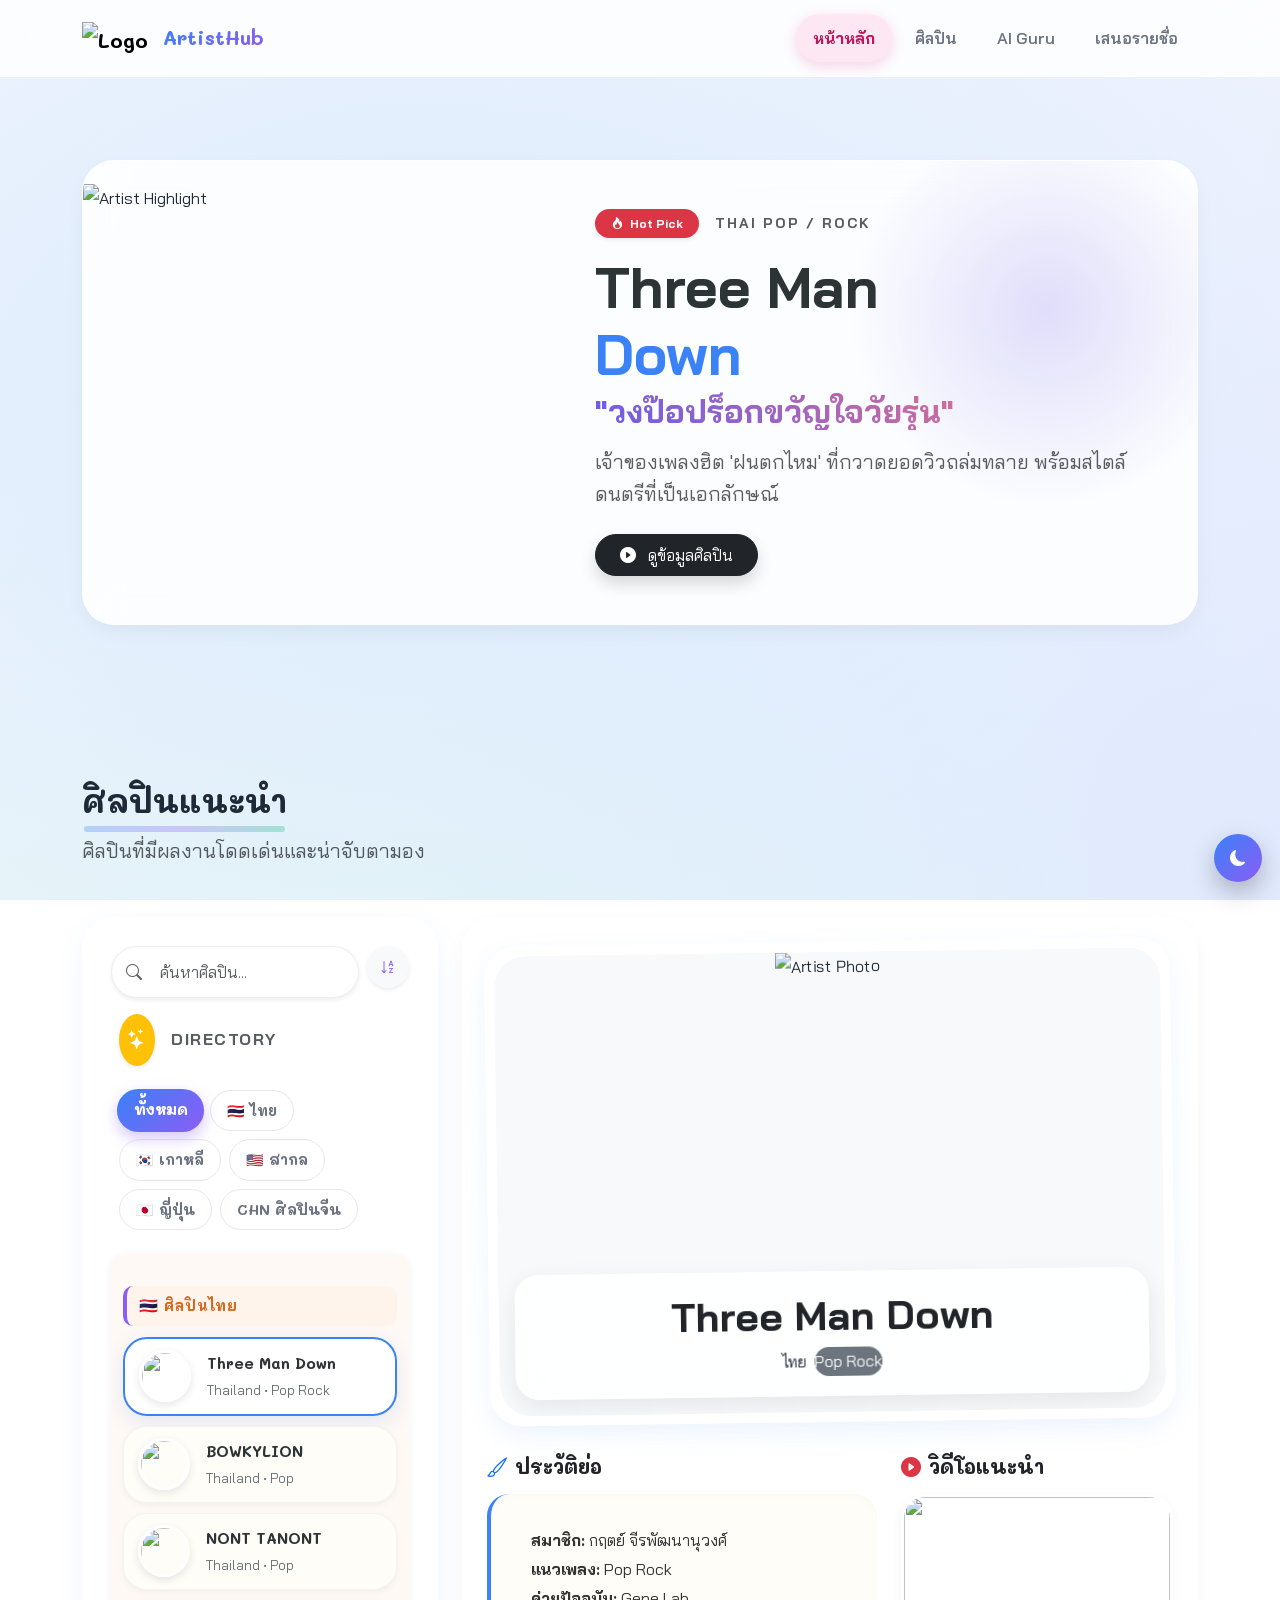
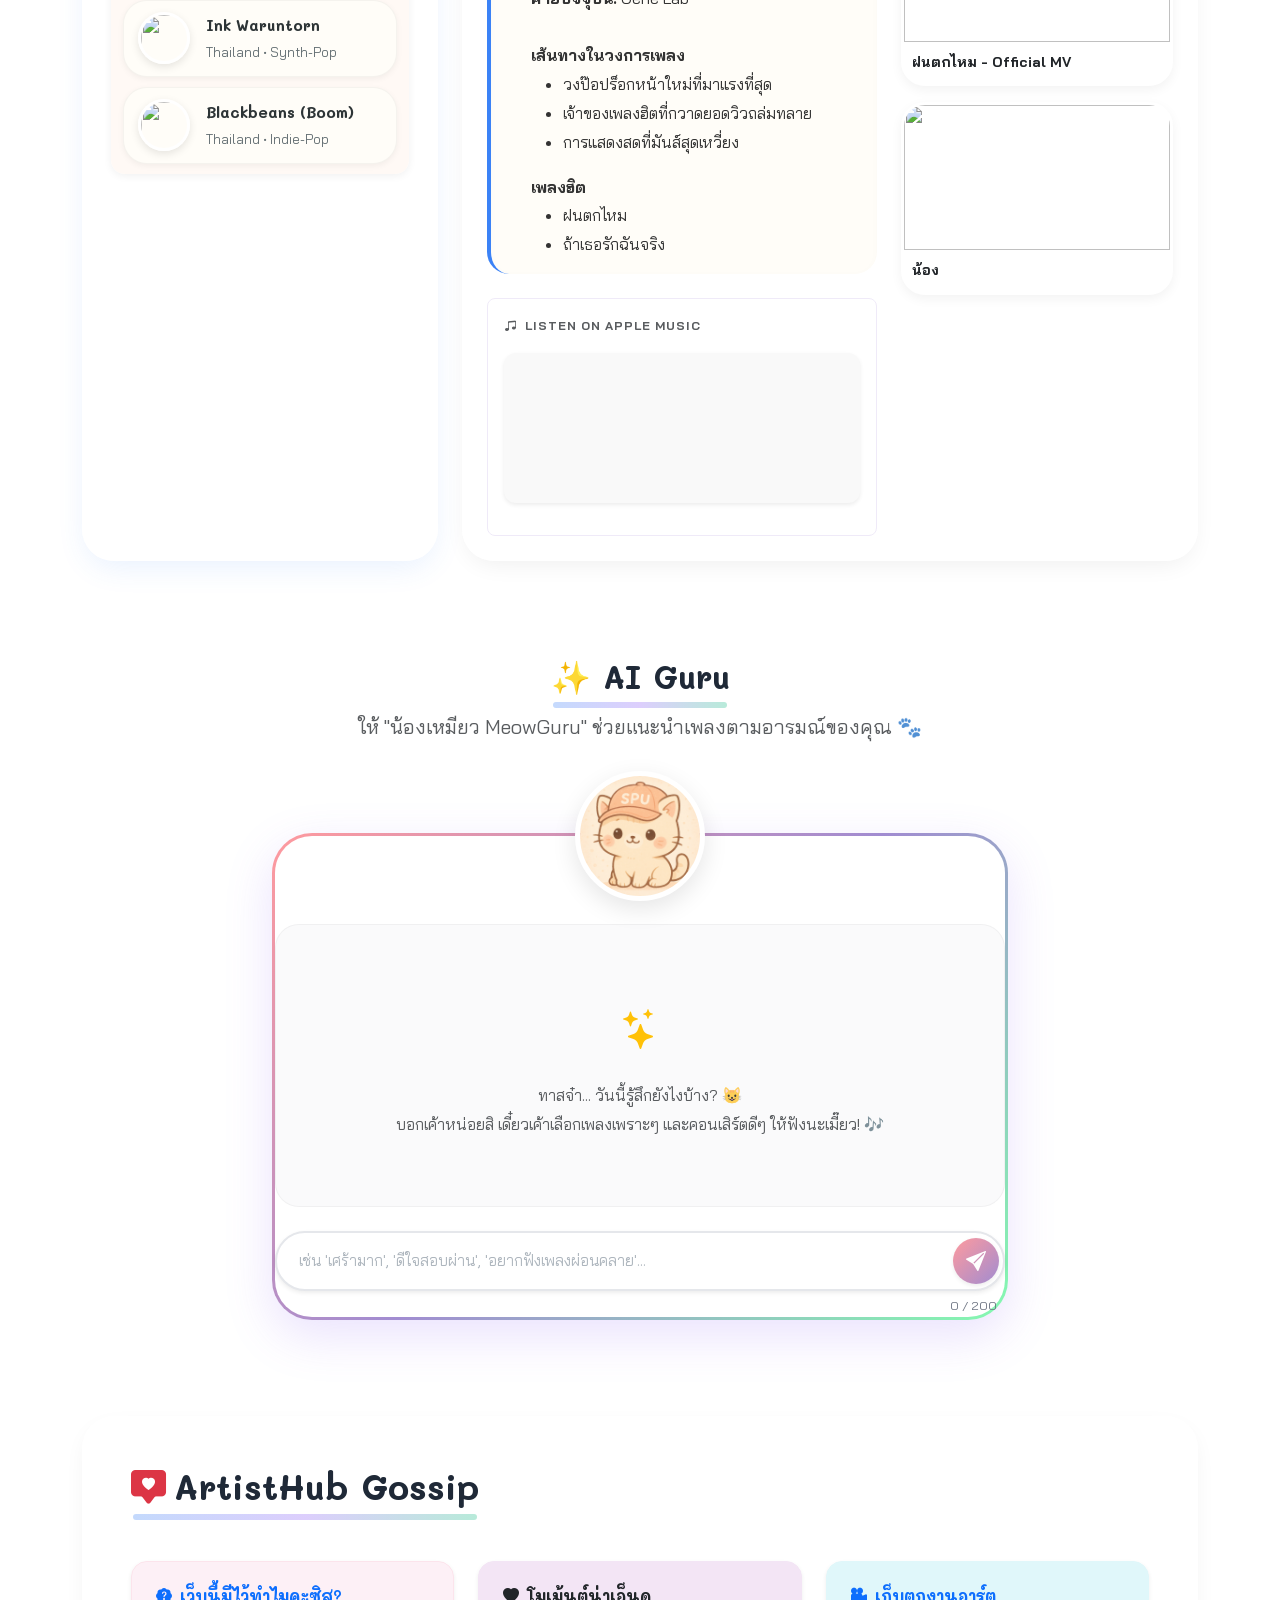
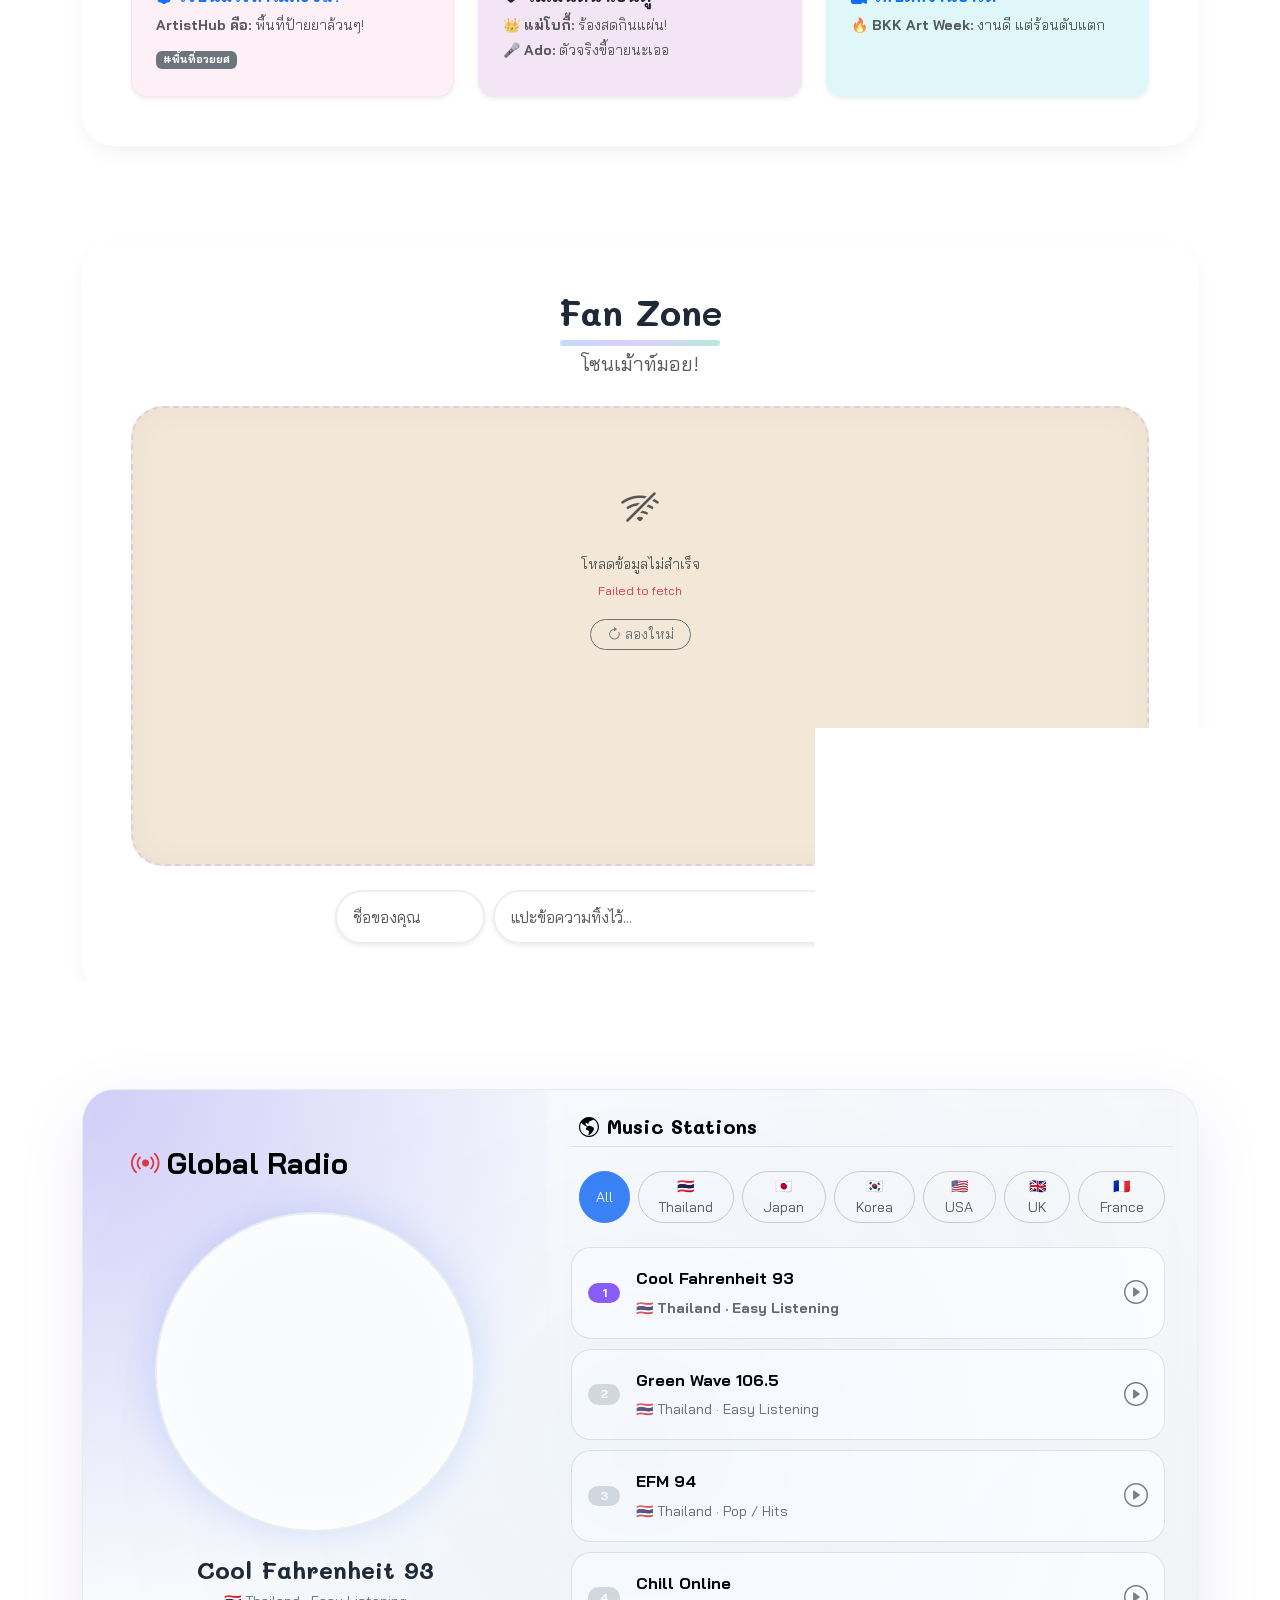
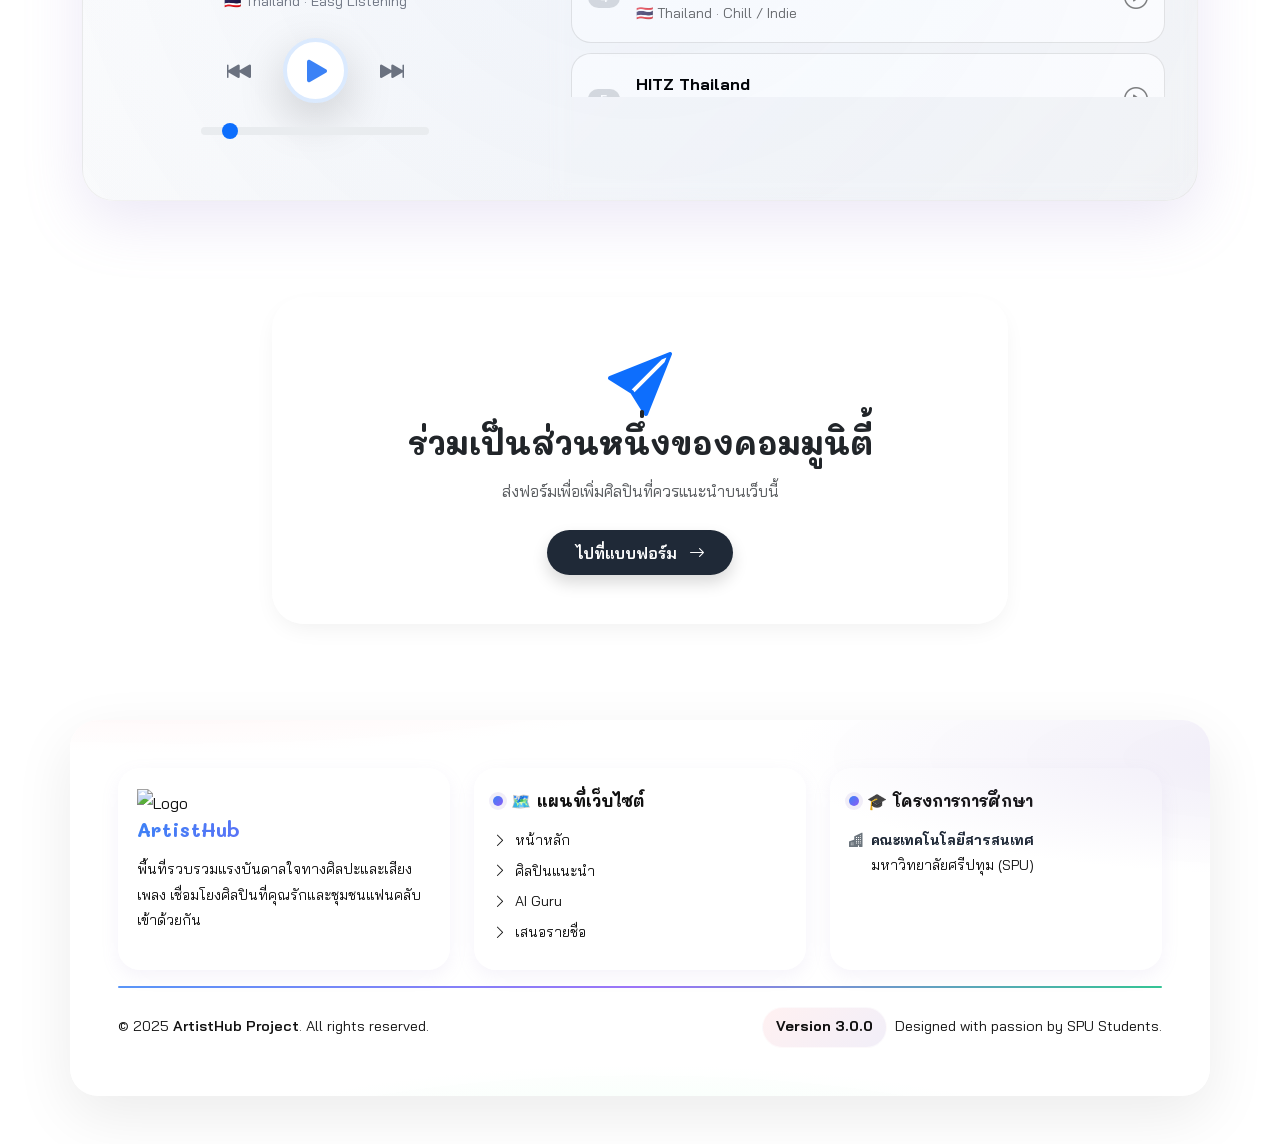
==== commit 24d6794b: "Add files via upload" ====
--- a/index.html
+++ b/index.html
@@ -48,7 +48,7 @@
           <li class="nav-item"><a class="nav-link nav-tab" href="#artists">ศิลปิน</a></li>
           <li class="nav-item"><a class="nav-link nav-tab" href="#ai-guru">AI Guru</a></li>
           <li class="nav-item"><a class="nav-link nav-tab" href="#submit">เสนอรายชื่อ</a></li>
-          <li class="nav-item"><a class="nav-link nav-tab" href="#members">ผู้จัดทำ</a></li>
+          <li class="nav-item d-none"><a class="nav-link nav-tab" href="#members">ผู้จัดทำ</a></li>
         </ul>
       </div>
     </div>
@@ -435,12 +435,13 @@
               </p>
             </div>
             <div class="ai-input-group mt-4">
-              <input type="text" id="ai-user-input" placeholder="เช่น 'เศร้ามากโดนเท', 'ดีใจสอบผ่านแล้ว'..."
-                class="shadow-sm">
-              <button id="btn-ask-ai" class="btn-ai-send shadow-sm ms-2">
+              <input type="text" id="ai-user-input" placeholder="เช่น 'เศร้ามาก', 'ดีใจสอบผ่าน', 'อยากฟังเพลงผ่อนคลาย'..."
+                class="shadow-sm" maxlength="200">
+              <button id="btn-ask-ai" class="btn-ai-send shadow-sm ms-2" aria-label="ส่ง">
                 <i class="bi bi-send-fill fs-5"></i>
               </button>
             </div>
+            <div class="char-counter px-2">0 / 200</div>
           </div>
         </div>
       </div>
@@ -584,7 +585,7 @@
     </div>
   </section>
 
-  <section id="members" class="py-5 reveal">
+  <section id="members" class="py-5 reveal d-none">
     <div class="container">
       <div class="glass-panel p-5 text-center">
         <h2 class="fw-bold mb-5 section-title" data-text="คณะผู้จัดทำ">คณะผู้จัดทำ</h2>
@@ -665,7 +666,7 @@
             <li><a href="#artists"><i class="bi bi-chevron-right me-1"></i> ศิลปินแนะนำ</a></li>
             <li><a href="#ai-guru"><i class="bi bi-chevron-right me-1"></i> AI Guru</a></li>
             <li><a href="#submit"><i class="bi bi-chevron-right me-1"></i> เสนอรายชื่อ</a></li>
-            <li><a href="#members"><i class="bi bi-chevron-right me-1"></i> คณะผู้จัดทำ</a></li>
+            <li class="d-none"><a href="#members"><i class="bi bi-chevron-right me-1"></i> คณะผู้จัดทำ</a></li>
           </ul>
         </div>
       </div>
@@ -681,7 +682,7 @@
                 <span class="muted">มหาวิทยาลัยศรีปทุม (SPU)</span>
               </div>
             </li>
-            <li class="d-flex align-items-start mt-2">
+            <li class="d-flex align-items-start mt-2 d-none">
               <i class="bi bi-journal-code me-2 text-secondary"></i>
               <div>
                 <strong class="ink">วิชา: ICT12267</strong><br>
--- a/style.css
+++ b/style.css
@@ -3,21 +3,21 @@
    ========================================= */
 :root {
   /* ☀️ Light Mode: Modern Blue & Violet */
-  --primary: #3b82f6;      
-  --secondary: #8b5cf6;    
-  --accent: #10b981;       
-  --text-main: #1f2937;    
-  --text-muted: #6b7280;   
-  --bg-body: #f3f4f6;      
-  
+  --primary: #3b82f6;
+  --secondary: #8b5cf6;
+  --accent: #10b981;
+  --text-main: #1f2937;
+  --text-muted: #6b7280;
+  --bg-body: #f3f4f6;
+
   /* Glass Effects */
-  --glass-bg: rgba(255, 255, 255, 0.85);
+  --glass-bg: rgba(255, 255, 255, 0.88);
   --glass-border: 1px solid rgba(255, 255, 255, 0.5);
   --glass-highlight: 1px solid rgba(255, 255, 255, 0.9);
-  
+
   /* Shadows */
-  --shadow-soft: 0 10px 30px -5px rgba(59, 130, 246, 0.15);
-  --shadow-hover: 0 20px 40px -5px rgba(59, 130, 246, 0.25);
+  --shadow-soft: 0 10px 30px -5px rgba(59, 130, 246, 0.12);
+  --shadow-hover: 0 20px 45px -5px rgba(59, 130, 246, 0.22);
   --gradient-primary: linear-gradient(135deg, var(--primary), var(--secondary));
 
   /* Shapes */
@@ -25,19 +25,26 @@
   --radius-lg: 24px;
   --radius-md: 18px;
   --radius-pill: 999px;
-  --shadow-1: 0 10px 30px -8px rgba(0,0,0,.08);
-  --shadow-2: 0 18px 50px -10px rgba(0,0,0,.12);
-  --outline-soft: 1px solid rgba(255,255,255,0.6);
-  --outline-ghost: 1px solid rgba(0,0,0,0.05);
+  --shadow-1: 0 8px 24px -6px rgba(0,0,0,.07);
+  --shadow-2: 0 16px 48px -8px rgba(0,0,0,.11);
+  --outline-soft: 1px solid rgba(255,255,255,0.65);
+  --outline-ghost: 1px solid rgba(0,0,0,0.04);
+
+  /* Transitions */
+  --ease-smooth: cubic-bezier(0.4, 0, 0.2, 1);
+  --ease-spring: cubic-bezier(0.34, 1.56, 0.64, 1);
+  --transition-base: 0.3s var(--ease-smooth);
+  --transition-slow: 0.6s var(--ease-smooth);
 }
 
 body {
   font-family: 'Bai Jamjuree', sans-serif;
-  background-color: var(--bg-body); 
-  color: var(--text-main); 
-  line-height: 1.8; 
+  background-color: var(--bg-body);
+  color: var(--text-main);
+  line-height: 1.8;
   overflow-x: hidden;
-  
+  scroll-behavior: smooth;
+
   /* ☀️ Light Mode Background */
   background:
     radial-gradient(at 18% 23%, #dbeafe 0px, transparent 50%),
@@ -46,46 +53,49 @@
     radial-gradient(at 22% 83%, #d1fae5 0px, transparent 50%),
     radial-gradient(at 74% 78%, #f3f4f6 0px, transparent 50%),
     linear-gradient(135deg, #f9fafb 0%, #ffffff 100%);
-  background-attachment: fixed; 
-  background-size: 200% 200%; 
-  animation: gradientMove 15s ease infinite;
-}
-
-@keyframes gradientMove { 
-  0% { background-position: 0% 50%; } 
-  50% { background-position: 100% 50%; } 
-  100% { background-position: 0% 50%; } 
-}
-
-h1, h2, h3, h4, h5, h6, .navbar-brand, .section-title, .artist-name, .post-it { 
-  font-family: 'Mali', cursive; 
-  font-weight: 700; 
-}
-
-#canvas-bg { 
-  position: fixed; top: 0; left: 0; width: 100%; height: 100%; z-index: -1; pointer-events: none; opacity: 1; 
+  background-attachment: fixed;
+  background-size: 200% 200%;
+  animation: gradientMove 18s ease infinite;
+}
+
+@keyframes gradientMove {
+  0%   { background-position: 0% 50%; }
+  50%  { background-position: 100% 50%; }
+  100% { background-position: 0% 50%; }
+}
+
+h1, h2, h3, h4, h5, h6, .navbar-brand, .section-title, .artist-name, .post-it {
+  font-family: 'Mali', cursive;
+  font-weight: 700;
+}
+
+#canvas-bg {
+  position: fixed; top: 0; left: 0; width: 100%; height: 100%;
+  z-index: -1; pointer-events: none; opacity: 1;
 }
 
 /* Global Scrollbar */
-::-webkit-scrollbar { width: 10px; }
-::-webkit-scrollbar-track { background: rgba(255,255,255,0.5); backdrop-filter: blur(4px); }
-::-webkit-scrollbar-thumb { background: var(--gradient-primary); border-radius: 10px; border: 3px solid transparent; background-clip: content-box; }
+::-webkit-scrollbar { width: 8px; }
+::-webkit-scrollbar-track { background: rgba(255,255,255,0.4); backdrop-filter: blur(4px); }
+::-webkit-scrollbar-thumb { background: var(--gradient-primary); border-radius: 10px; border: 2px solid transparent; background-clip: content-box; }
 ::-webkit-scrollbar-thumb:hover { background-color: var(--secondary); }
 
+
 /* =========================================
    2. COMPONENTS & UTILITIES
    ========================================= */
-.glass-panel { 
-  background: var(--glass-bg); 
-  backdrop-filter: blur(20px); -webkit-backdrop-filter: blur(20px); 
+.glass-panel {
+  background: var(--glass-bg);
+  backdrop-filter: blur(20px); -webkit-backdrop-filter: blur(20px);
   border: var(--outline-soft) !important;
-  border-top: var(--glass-highlight); 
+  border-top: var(--glass-highlight);
   border-radius: var(--radius-xl) !important;
   box-shadow: var(--shadow-1) !important;
-  transition: all 0.4s; position: relative; overflow: hidden; 
-}
-.glass-panel:hover { 
-  transform: translateY(-2px); 
+  transition: transform var(--transition-base), box-shadow var(--transition-base);
+  position: relative; overflow: hidden;
+}
+.glass-panel:hover {
+  transform: translateY(-3px);
   box-shadow: var(--shadow-2) !important;
 }
 
@@ -94,54 +104,78 @@
 }
 .section-title::after {
   content: ""; position: absolute; left: .15rem; right: .15rem; bottom: -.45rem;
-  height: 8px; border-radius: var(--radius-pill);
-  background: linear-gradient(90deg, var(--primary), var(--secondary), var(--accent)); opacity: .35;
-}
-
-.reveal { opacity: 0; transform: translateY(50px); transition: all 1s; }
+  height: 6px; border-radius: var(--radius-pill);
+  background: linear-gradient(90deg, var(--primary), var(--secondary), var(--accent));
+  opacity: .3; transition: opacity var(--transition-base);
+}
+.section-title:hover::after { opacity: .55; }
+
+.reveal { opacity: 0; transform: translateY(40px); transition: opacity 0.8s var(--ease-smooth), transform 0.8s var(--ease-smooth); }
 .reveal.active { opacity: 1; transform: translateY(0); }
 .hidden { display: none !important; }
+
+/* Stagger reveal for children */
+.reveal.active > *:nth-child(1) { transition-delay: 0.05s; }
+.reveal.active > *:nth-child(2) { transition-delay: 0.10s; }
+.reveal.active > *:nth-child(3) { transition-delay: 0.15s; }
 
 .btn, .filter-chip, .badge-custom, .nav-link, .btn-contact { border-radius: var(--radius-pill) !important; }
 input.form-control, #chat-name, #chat-input {
   border-radius: var(--radius-pill) !important;
-  padding-top: .85rem; padding-bottom: .85rem;
-}
+  padding-top: .8rem; padding-bottom: .8rem;
+  transition: border-color var(--transition-base), box-shadow var(--transition-base);
+}
+input.form-control:focus, #chat-name:focus, #chat-input:focus {
+  border-color: var(--primary) !important;
+  box-shadow: 0 0 0 4px rgba(59, 130, 246, 0.12) !important;
+}
+
+/* Hover scale utility */
+.hover-scale { transition: transform var(--transition-base) !important; }
+.hover-scale:hover { transform: scale(1.06) !important; }
+
 
 /* =========================================
    3. NAVBAR
    ========================================= */
-.navbar { 
-  background: rgba(255, 255, 255, 0.8) !important; 
-  backdrop-filter: blur(24px); 
-  border-bottom: 1px solid rgba(255,255,255,0.5); 
-  padding: 1rem 0; transition: all 0.4s ease; 
-}
-.navbar-brand img { height: 48px; transition: 0.5s; }
-.navbar-brand:hover img { transform: scale(1.1) rotate(5deg); }
-.brand-text { 
-  background: var(--gradient-primary); -webkit-background-clip: text; -webkit-text-fill-color: transparent; font-weight: 800; 
-}
-.nav-link { 
-  color: var(--text-muted) !important; font-weight: 700; 
-  padding: 0.6rem 1rem !important; margin: 0 4px; transition: all 0.3s ease; 
-  border: 1px solid rgba(0,0,0,0.03);
-}
-.nav-tab { padding: 8px 16px; border-radius: 14px; font-weight: 600; transition: .25s; }
-.nav-tab:hover { background: #ffe5f1; color: #ff3d87 !important; }
-.nav-link.active { 
-  background: #ffd7ec; color: #d41974 !important; 
-  box-shadow: 0 8px 18px rgba(161,140,209,0.25); 
-}
-.btn-contact { 
-  background: var(--text-main); color: #fff !important; 
-  border: none; padding: 0.7rem 2rem !important; transition: 0.4s; 
-  font-family: 'Bai Jamjuree'; font-weight: 600; 
-}
-.btn-contact:hover { 
-  background: var(--secondary); transform: translateY(-3px) scale(1.05); 
-  box-shadow: 0 8px 20px rgba(161, 140, 209, 0.4); 
-}
+.navbar {
+  background: rgba(255, 255, 255, 0.85) !important;
+  backdrop-filter: blur(28px); -webkit-backdrop-filter: blur(28px);
+  border-bottom: 1px solid rgba(255,255,255,0.6);
+  padding: 0.85rem 0; transition: all 0.35s var(--ease-smooth);
+}
+.navbar.scrolled {
+  background: rgba(255,255,255,0.96) !important;
+  box-shadow: 0 4px 24px rgba(0,0,0,0.06) !important;
+}
+.navbar-brand img { height: 46px; transition: transform 0.45s var(--ease-spring); }
+.navbar-brand:hover img { transform: scale(1.1) rotate(4deg); }
+.brand-text {
+  background: var(--gradient-primary); -webkit-background-clip: text; -webkit-text-fill-color: transparent;
+  font-weight: 800;
+}
+.nav-link {
+  color: var(--text-muted) !important; font-weight: 700;
+  padding: 0.55rem 1rem !important; margin: 0 3px;
+  transition: all var(--transition-base);
+  border: 1px solid transparent;
+}
+.nav-tab { padding: 8px 16px; border-radius: 14px; font-weight: 600; transition: .2s; }
+.nav-tab:hover { background: #fce7f3; color: #db2777 !important; transform: translateY(-1px); }
+.nav-link.active {
+  background: #fce7f3; color: #be185d !important;
+  box-shadow: 0 4px 14px rgba(219,39,119,0.2);
+}
+.btn-contact {
+  background: var(--text-main); color: #fff !important;
+  border: none; padding: 0.65rem 1.8rem !important; transition: all 0.35s;
+  font-family: 'Bai Jamjuree'; font-weight: 600;
+}
+.btn-contact:hover {
+  background: var(--secondary); transform: translateY(-2px) scale(1.04);
+  box-shadow: 0 8px 22px rgba(139, 92, 246, 0.35);
+}
+
 
 /* =========================================
    4. HERO SECTION
@@ -169,151 +203,211 @@
 /* =========================================
    5. ARTISTS SECTION
    ========================================= */
-.artist-sidebar { 
-  padding: 2rem; height: 100%; display: flex; flex-direction: column; 
-  background: rgba(255,255,255,0.85); border-radius: var(--radius-xl) !important; 
-  border: 1px solid #fff; box-shadow: var(--shadow-soft); backdrop-filter: blur(15px); 
-}
-.filter-chip { 
-  border: 1px solid #eee; padding: 8px 18px; font-size: 0.9rem; 
-  background: #fff; transition: 0.3s; cursor: pointer; 
-  font-family: 'Mali'; font-weight: 700; color: var(--text-muted); 
-}
-.filter-chip:hover { background: #f1f2f6; }
-.filter-chip.active { 
-  background: linear-gradient(135deg, #FF9A9E, #A18CD1) !important; 
-  color: #fff !important; border: none; 
-  box-shadow: 0 8px 15px rgba(255, 154, 158, 0.4); transform: scale(1.05); 
+.artist-sidebar {
+  padding: 1.75rem; height: 100%; display: flex; flex-direction: column;
+  background: rgba(255,255,255,0.9); border-radius: var(--radius-xl) !important;
+  border: 1px solid rgba(255,255,255,0.7); box-shadow: var(--shadow-soft); backdrop-filter: blur(18px);
+}
+.filter-chip {
+  border: 1.5px solid #e5e7eb; padding: 7px 16px; font-size: 0.88rem;
+  background: #fff; transition: all var(--transition-base); cursor: pointer;
+  font-family: 'Mali'; font-weight: 700; color: var(--text-muted);
+}
+.filter-chip:hover { background: #f5f3ff; border-color: var(--secondary); color: var(--secondary); transform: translateY(-1px); }
+.filter-chip.active {
+  background: var(--gradient-primary) !important;
+  color: #fff !important; border: none;
+  box-shadow: 0 6px 14px rgba(139, 92, 246, 0.35); transform: scale(1.05);
 }
 
 /* Artist List Scroll */
 #artistList {
-  background: #fff4ec !important; border-radius: 14px;
-  padding: 10px 12px !important; box-shadow: 0 3px 8px rgba(0,0,0,0.08);
+  background: #fff9f5 !important; border-radius: 14px;
+  padding: 10px 12px !important; box-shadow: 0 2px 8px rgba(0,0,0,0.06);
   max-height: 520px !important; overflow-y: auto !important; padding-right: 6px;
   color: #d46a1f !important;
 }
-#artistList::-webkit-scrollbar { width:6px; }
-#artistList::-webkit-scrollbar-thumb { background:rgba(150,150,150,.35); border-radius:4px; }
-
-.artist-group-header { 
-  font-weight: 800; font-size: 1rem; letter-spacing: 1px; 
-  margin: 1.5rem 0 0.8rem 0; padding: 6px 12px !important; 
-  border-left: 5px solid var(--secondary); background: #fff4ec !important; 
+#artistList::-webkit-scrollbar { width:5px; }
+#artistList::-webkit-scrollbar-thumb { background:rgba(150,150,150,.3); border-radius:4px; }
+
+.artist-group-header {
+  font-weight: 800; font-size: 0.95rem; letter-spacing: 1px;
+  margin: 1.4rem 0 0.7rem 0; padding: 6px 12px !important;
+  border-left: 4px solid var(--secondary); background: #fff4ec !important;
   color: #d46a1f !important; border-radius: 10px !important;
 }
-.artist-btn { 
-  display: flex; align-items: center; gap: 1.2rem; width: 100%; border: none; 
-  padding: 12px 15px; margin-bottom: 12px; transition: all 0.3s; 
+.artist-btn {
+  display: flex; align-items: center; gap: 1rem; width: 100%; border: none;
+  padding: 11px 14px; margin-bottom: 10px; transition: all 0.25s var(--ease-smooth);
   text-align: left; cursor: pointer; border-radius: var(--radius-lg) !important;
   background: #fffdf8 !important; color: #d46a1f !important;
-  box-shadow: 0 2px 6px rgba(0,0,0,0.06) !important; border: 1px solid rgba(0,0,0,0.04) !important;
-}
-.artist-btn:hover { 
-  background: #fff0f3 !important; transform: translateX(8px) translateY(-2px) !important; 
-  box-shadow: 0 12px 24px rgba(0,0,0,0.08); 
-}
-.artist-btn.active { 
-  background: #fff !important; border: 2px solid var(--primary) !important; 
-  box-shadow: 0 8px 25px rgba(255, 154, 158, 0.2); 
-}
-.artist-avatar { 
-  width: 56px; height: 56px; border-radius: 50%; object-fit: cover; object-position: top center; 
-  border: 3px solid #fff; box-shadow: 0 4px 10px rgba(0,0,0,0.1); transition: 0.4s; 
-}
-.artist-btn:hover .artist-avatar { transform: rotate(15deg) scale(1.1); }
-.artist-name { font-weight: 700; color: #2d3436 !important; }
-.artist-info-sm { color: #636e72 !important; }
+  box-shadow: 0 2px 6px rgba(0,0,0,0.05) !important; border: 1.5px solid rgba(0,0,0,0.04) !important;
+}
+.artist-btn:hover {
+  background: #fff0f5 !important; transform: translateX(6px) translateY(-1px) !important;
+  box-shadow: 0 8px 20px rgba(0,0,0,0.07) !important;
+  border-color: rgba(219,39,119,0.15) !important;
+}
+.artist-btn.active {
+  background: #fff !important; border: 2px solid var(--primary) !important;
+  box-shadow: 0 6px 20px rgba(59, 130, 246, 0.15) !important;
+}
+.artist-avatar {
+  width: 52px; height: 52px; border-radius: 50%; object-fit: cover; object-position: top center;
+  border: 3px solid #fff; box-shadow: 0 3px 8px rgba(0,0,0,0.1); transition: transform 0.35s var(--ease-spring);
+}
+.artist-btn:hover .artist-avatar { transform: rotate(12deg) scale(1.12); }
+.artist-name { font-weight: 700; color: #2d3436 !important; font-size: 0.95rem; }
+.artist-info-sm { color: #636e72 !important; font-size: 0.82rem; margin-top: 2px; }
 
 /* Detail Area */
-.detail-photo-container { 
-  position: relative; border-radius: var(--radius-xl) !important; padding: 12px; 
-  background: #fff; box-shadow: var(--shadow-soft); margin-bottom: 2.5rem; 
-  transform: rotate(-1deg); transition: all 0.5s; 
-}
-.detail-photo-container:hover { transform: rotate(0deg) scale(1.01) translateY(-5px); z-index: 10; }
-.detail-photo-inner { 
-  border-radius: var(--radius-xl) !important; overflow: hidden; height: 480px; position: relative; 
-  box-shadow: inset 0 0 20px rgba(0,0,0,0.1); display: flex; 
-  justify-content: center; align-items: center; background: #f8f9fa; 
-}
-.detail-photo { width: auto; height: 100%; max-width: 100%; object-fit: cover; }
-.detail-photo-overlay { 
-  position: absolute; bottom: 20px; left: 20px; right: 20px; 
-  background: rgba(255, 255, 255, 0.9); padding: 1.5rem; 
-  border-radius: var(--radius-lg) !important; backdrop-filter: blur(15px); text-align: center; 
-  border: 1px solid #fff; box-shadow: 0 10px 30px rgba(0,0,0,0.1); 
+.detail-photo-container {
+  position: relative; border-radius: var(--radius-xl) !important; padding: 10px;
+  background: #fff; box-shadow: var(--shadow-soft); margin-bottom: 2rem;
+  transform: rotate(-0.8deg); transition: all 0.5s var(--ease-spring);
+}
+.detail-photo-container:hover { transform: rotate(0deg) scale(1.01) translateY(-4px); z-index: 10; }
+.detail-photo-inner {
+  border-radius: var(--radius-xl) !important; overflow: hidden; height: 460px; position: relative;
+  display: flex; justify-content: center; align-items: center; background: #f8f9fa;
+}
+.detail-photo { width: auto; height: 100%; max-width: 100%; object-fit: cover; transition: transform 0.5s var(--ease-smooth); }
+.detail-photo-container:hover .detail-photo { transform: scale(1.03); }
+.detail-photo-overlay {
+  position: absolute; bottom: 16px; left: 16px; right: 16px;
+  background: rgba(255, 255, 255, 0.92); padding: 1.2rem 1.5rem;
+  border-radius: var(--radius-lg) !important; backdrop-filter: blur(16px); text-align: center;
+  border: 1px solid rgba(255,255,255,0.8); box-shadow: 0 8px 24px rgba(0,0,0,0.08);
 }
 
 /* Bio Box Scroll */
-.detail-bio-box { 
-  border-radius: 24px; padding: 2.5rem; margin-bottom: 2rem; 
-  border-left: 5px solid var(--primary); box-shadow: inset 0 2px 10px rgba(0,0,0,0.02);
-  max-height: 400px !important; overflow-y: auto !important; padding-right: 10px;
+.detail-bio-box {
+  border-radius: 22px; padding: 2rem 2rem 2rem 2.5rem; margin-bottom: 1.5rem;
+  border-left: 4px solid var(--primary); box-shadow: inset 0 2px 8px rgba(0,0,0,0.02);
+  max-height: 380px !important; overflow-y: auto !important;
   background: #fffdf8 !important; color: #333 !important;
-}
-.detail-bio-box::-webkit-scrollbar { width: 6px; }
-.detail-bio-box::-webkit-scrollbar-thumb { background: rgba(150,150,150,0.4); border-radius: 4px; }
+  transition: border-color var(--transition-base);
+}
+.detail-bio-box:hover { border-left-color: var(--secondary); }
+.detail-bio-box::-webkit-scrollbar { width: 5px; }
+.detail-bio-box::-webkit-scrollbar-thumb { background: rgba(150,150,150,0.35); border-radius: 4px; }
 #dBio, #dBio * { background: #fffdf8 !important; color: #333 !important; }
 
-.video-card { 
-  border-radius: var(--radius-xl) !important; overflow: hidden; background: #fff; 
-  position: relative; box-shadow: 0 5px 15px rgba(0,0,0,0.05); 
-  transition: all 0.4s; border: 4px solid #fff; cursor: pointer; 
-}
-.video-card:hover { transform: translateY(-5px) scale(1.02); box-shadow: 0 15px 35px rgba(161, 140, 209, 0.25); }
-.video-card img { width: 100%; height: 150px; object-fit: cover; }
+.video-card {
+  border-radius: var(--radius-lg) !important; overflow: hidden; background: #fff;
+  position: relative; box-shadow: 0 4px 12px rgba(0,0,0,0.05);
+  transition: all 0.35s var(--ease-smooth); border: 3px solid #fff; cursor: pointer;
+}
+.video-card:hover { transform: translateY(-5px) scale(1.02); box-shadow: 0 14px 30px rgba(139, 92, 246, 0.2); }
+.video-card img { width: 100%; height: 145px; object-fit: cover; transition: transform 0.4s var(--ease-smooth); }
+.video-card:hover img { transform: scale(1.05); }
+
+/* Play icon overlay on video cards */
+.video-card::before {
+  content: '▶';
+  position: absolute; top: 50%; left: 50%;
+  transform: translate(-50%, -50%) scale(0.8);
+  width: 44px; height: 44px; background: rgba(0,0,0,0.55); color: #fff;
+  border-radius: 50%; display: flex; align-items: center; justify-content: center;
+  font-size: 1.1rem; opacity: 0; transition: all 0.3s;
+  display: flex; align-items: center; justify-content: center;
+  padding-left: 3px; z-index: 1;
+}
+.video-card:hover::before { opacity: 1; transform: translate(-50%, -65%) scale(1); }
+
 
 /* =========================================
    6. AI GURU (KAWAII UPGRADE)
    ========================================= */
 .ai-guru-container {
   background: #ffffff !important;
-  border: double 4px transparent !important;
+  border: double 3px transparent !important;
   border-radius: 40px !important;
   background-image: linear-gradient(white, white), linear-gradient(135deg, #FF9A9E, #A18CD1, #84FAB0) !important;
   background-origin: border-box !important;
   background-clip: padding-box, border-box !important;
-  box-shadow: 0 20px 50px rgba(161, 140, 209, 0.25) !important;
+  box-shadow: 0 16px 48px rgba(139, 92, 246, 0.18) !important;
   overflow: visible !important;
   padding-top: 4rem !important; margin-top: 40px; position: relative;
 }
-.ai-cat-avatar { 
-  width: 140px !important; height: 140px !important; border-radius: 50%; object-fit: cover; 
-  border: 6px solid #fff; box-shadow: 0 10px 25px rgba(0,0,0,0.1); 
-  position: absolute; top: -70px !important; left: 50%; transform: translateX(-50%); z-index: 10; background: #fff; 
-  animation: floatCat 3s ease-in-out infinite;
-}
+.ai-cat-avatar {
+  width: 130px !important; height: 130px !important; border-radius: 50%; object-fit: cover;
+  border: 5px solid #fff; box-shadow: 0 8px 24px rgba(0,0,0,0.1);
+  position: absolute; top: -65px !important; left: 50%; transform: translateX(-50%); z-index: 10; background: #fff;
+  animation: floatCat 3.5s ease-in-out infinite;
+  transition: box-shadow var(--transition-base);
+}
+.ai-cat-avatar:hover { box-shadow: 0 12px 32px rgba(139, 92, 246, 0.35); }
 @keyframes floatCat {
   0%, 100% { transform: translateX(-50%) translateY(0); }
-  50% { transform: translateX(-50%) translateY(-10px); }
-}
-.ai-chat-box { 
-  background: rgba(248, 249, 250, 0.7) !important;
-  border: 1px solid rgba(0,0,0,0.05) !important;
-  border-radius: 25px !important;
-  box-shadow: inset 0 0 20px rgba(161, 140, 209, 0.05);
-  padding: 20px; min-height: 200px; max-height: 600px; overflow-y: auto; font-size: 1.05rem;
-}
-.ai-input-group { position: relative; display: flex; align-items: center; margin-top: 1.5rem; }
+  50% { transform: translateX(-50%) translateY(-8px); }
+}
+.ai-chat-box {
+  background: rgba(248, 249, 250, 0.75) !important;
+  border: 1px solid rgba(0,0,0,0.04) !important;
+  border-radius: 24px !important;
+  padding: 20px; min-height: 200px; max-height: 560px; overflow-y: auto; font-size: 1rem;
+  scroll-behavior: smooth;
+}
+.ai-chat-box::-webkit-scrollbar { width: 5px; }
+.ai-chat-box::-webkit-scrollbar-thumb { background: rgba(161, 140, 209, 0.4); border-radius: 4px; }
+
+/* Chat message bubbles */
+.ai-chat-box .chat-bubble-ai {
+  background: var(--gradient-primary); color: #fff; border: 1px solid rgba(0,0,0,0.06); border-radius: 20px 20px 20px 4px;
+  padding: 12px 18px; display: inline-block; max-width: 90%;
+  box-shadow: 0 3px 10px rgba(0,0,0,0.04); animation: bubbleIn 0.3s var(--ease-spring) both;
+}
+.ai-chat-box .chat-bubble-user {
+  background: var(--gradient-primary); color: #fff; border-radius: 20px 20px 4px 20px;
+  padding: 10px 16px; display: inline-block; max-width: 85%;
+  box-shadow: 0 4px 14px rgba(59, 130, 246, 0.3); animation: bubbleIn 0.3s var(--ease-spring) both;
+}
+@keyframes bubbleIn {
+  from { opacity: 0; transform: translateY(10px) scale(0.95); }
+  to   { opacity: 1; transform: translateY(0) scale(1); }
+}
+
+/* Typing dots animation */
+.typing-dots span {
+  display: inline-block; width: 8px; height: 8px; margin: 0 2px;
+  background: var(--secondary); border-radius: 50%;
+  animation: typingBounce 1.2s ease-in-out infinite;
+}
+.typing-dots span:nth-child(2) { animation-delay: 0.2s; }
+.typing-dots span:nth-child(3) { animation-delay: 0.4s; }
+@keyframes typingBounce {
+  0%, 80%, 100% { transform: translateY(0); opacity: 0.5; }
+  40% { transform: translateY(-8px); opacity: 1; }
+}
+
+.ai-input-group { position: relative; display: flex; align-items: center; margin-top: 1.2rem; }
 .ai-input-group input {
-  background: #fff; border: 2px solid #eee; border-radius: 50px !important;
-  padding: 15px 60px 15px 25px !important; width: 100%; transition: all 0.3s;
-  box-shadow: 0 5px 15px rgba(0,0,0,0.03);
+  background: #fff; border: 2px solid #e5e7eb; border-radius: 50px !important;
+  padding: 14px 60px 14px 22px !important; width: 100%; transition: all var(--transition-base);
+  box-shadow: 0 4px 12px rgba(0,0,0,0.03); font-size: 0.95rem;
 }
 .ai-input-group input:focus {
-  border-color: #A18CD1; box-shadow: 0 0 0 5px rgba(161, 140, 209, 0.15); transform: translateY(-2px);
-}
+  border-color: #A18CD1; box-shadow: 0 0 0 4px rgba(161, 140, 209, 0.15); transform: translateY(-2px);
+  outline: none;
+}
+.ai-input-group input::placeholder { color: #adb5bd; }
 #btn-ask-ai {
   position: absolute; right: 6px; top: 50%; transform: translateY(-50%);
-  width: 48px; height: 48px; border-radius: 50% !important; border: none;
+  width: 46px; height: 46px; border-radius: 50% !important; border: none;
   background: linear-gradient(135deg, #FF9A9E, #A18CD1); color: white;
   display: flex; align-items: center; justify-content: center;
-  box-shadow: 0 4px 10px rgba(161, 140, 209, 0.4);
-  transition: all 0.3s cubic-bezier(0.175, 0.885, 0.32, 1.275);
-}
-#btn-ask-ai:hover { transform: translateY(-50%) scale(1.15) rotate(-10deg); box-shadow: 0 8px 20px rgba(161, 140, 209, 0.6); }
-#btn-ask-ai i { font-size: 1.2rem; margin-left: -2px; margin-top: 2px; }
+  box-shadow: 0 4px 12px rgba(161, 140, 209, 0.4);
+  transition: all 0.3s var(--ease-spring);
+}
+#btn-ask-ai:hover { transform: translateY(-50%) scale(1.18) rotate(-8deg); box-shadow: 0 8px 22px rgba(161, 140, 209, 0.55); }
+#btn-ask-ai i { font-size: 1.15rem; }
+
+/* Character counter */
+.char-counter { font-size: 0.78rem; color: var(--text-muted); text-align: right; margin-top: 4px; transition: color var(--transition-base); }
+.char-counter.warning { color: #f59e0b; }
+.char-counter.danger { color: #ef4444; }
+
 
 /* =========================================
    7. GLOBAL RADIO: LIGHT & DARK MODE SUPPORT
@@ -385,33 +479,47 @@
 /* =========================================
    8. CHAT, GOSSIP & MEMBERS
    ========================================= */
-.chat-board-container { 
-  background: #f3e8d7 !important; border-radius: var(--radius-xl) !important; padding: 3rem; 
-  min-height: 480px; overflow-y: auto; 
-  box-shadow: inset 0 0 40px rgba(0,0,0,0.05); border: 2px dashed rgba(161, 140, 209, 0.3); 
-}
-.post-it { 
-  width: 240px; min-height: 180px; padding: 1.8rem; background: #fff; color: #555; position: relative; 
-  box-shadow: 0 14px 28px rgba(0,0,0,0.12) !important; transition: all 0.4s; 
-  border-radius: 18px 18px 28px 18px !important; animation: floatIn 0.6s ease-out backwards; 
-}
-.post-it:hover { transform: scale(1.1) rotate(0deg) !important; z-index: 100; box-shadow: 20px 30px 50px rgba(161, 140, 209, 0.2); }
+.chat-board-container {
+  background: #f3e8d7 !important; border-radius: var(--radius-xl) !important; padding: 2.5rem;
+  min-height: 460px; overflow-y: auto;
+  box-shadow: inset 0 0 30px rgba(0,0,0,0.04); border: 2px dashed rgba(161, 140, 209, 0.25);
+}
+.post-it {
+  width: 230px; min-height: 170px; padding: 1.6rem; background: #fff; color: #555; position: relative;
+  box-shadow: 0 12px 24px rgba(0,0,0,0.1) !important; transition: all 0.35s var(--ease-spring);
+  border-radius: 16px 16px 26px 16px !important; animation: floatIn 0.5s ease-out backwards;
+}
+.post-it:hover { transform: scale(1.08) rotate(0deg) !important; z-index: 100; box-shadow: 18px 28px 45px rgba(161, 140, 209, 0.18) !important; }
 .post-it div, .post-it span, .post-it p, .post-it li { color: #000 !important; }
+@keyframes floatIn {
+  from { opacity: 0; transform: translateY(20px) rotate(2deg); }
+  to   { opacity: 1; }
+}
 
 .gossip-card, .gossip-card * { color: #d46a1f !important; }
-.gossip-card { 
-    background: #fff4ec !important; border-radius: 12px !important; 
-    padding: 12px !important; box-shadow: 0 3px 8px rgba(0,0,0,0.08); 
-}
-
-.member-card { 
-  background: rgba(255, 255, 255, 0.85); border: 2px solid #fff; border-radius: var(--radius-xl) !important; 
-  padding: 3rem 2rem; text-align: center; transition: 0.4s; 
-  box-shadow: var(--shadow-soft); backdrop-filter: blur(10px); position: relative; overflow: hidden; 
-}
-.member-card:hover { transform: translateY(-15px); box-shadow: var(--shadow-hover); border-color: var(--secondary); }
-.member-card img { transition: transform 0.3s cubic-bezier(0.175, 0.885, 0.32, 1.275); }
-.member-card:hover img { transform: scale(1.1) rotate(3deg); border-color: #fff; }
+.gossip-card {
+  background: #fff4ec !important; border-radius: 12px !important;
+  padding: 12px !important; box-shadow: 0 2px 8px rgba(0,0,0,0.06);
+  transition: transform var(--transition-base);
+}
+.gossip-card:hover { transform: translateY(-2px); }
+
+.member-card {
+  background: rgba(255, 255, 255, 0.9); border: 2px solid rgba(255,255,255,0.8);
+  border-radius: var(--radius-xl) !important;
+  padding: 2.5rem 2rem; text-align: center;
+  transition: transform 0.4s var(--ease-spring), box-shadow 0.4s var(--ease-smooth), border-color 0.3s;
+  box-shadow: var(--shadow-soft); backdrop-filter: blur(12px); position: relative; overflow: hidden;
+}
+.member-card::before {
+  content: ''; position: absolute; top: 0; left: 0; right: 0; height: 3px;
+  background: var(--gradient-primary); opacity: 0; transition: opacity var(--transition-base);
+}
+.member-card:hover { transform: translateY(-12px); box-shadow: var(--shadow-hover); border-color: rgba(139, 92, 246, 0.3); }
+.member-card:hover::before { opacity: 1; }
+.member-card img { transition: transform 0.4s var(--ease-spring); }
+.member-card:hover img { transform: scale(1.08) rotate(3deg); }
+
 
 /* =========================================
    9. FOOTER
@@ -492,10 +600,11 @@
 
 /* Dark Components */
 body.dark .navbar { background: rgba(15,17,22,0.85) !important; border-bottom: 1px solid rgba(255,255,255,0.08); }
-body.dark .navbar-brand { filter: drop-shadow(0 0 6px rgba(255,180,220,0.55)); color: #ffffff !important; text-shadow: 0 0 8px rgba(255,255,255,0.4); }
+body.dark .navbar.scrolled { background: rgba(10,12,18,0.97) !important; box-shadow: 0 4px 24px rgba(0,0,0,0.4) !important; }
+body.dark .navbar-brand { filter: drop-shadow(0 0 6px rgba(255,180,220,0.5)); color: #ffffff !important; }
 body.dark .brand-text { -webkit-text-fill-color: initial; }
 body.dark .nav-link { color: var(--text-muted) !important; }
-body.dark .nav-link.active { background: #334155; color: #60a5fa !important; box-shadow: 0 4px 14px rgba(96, 165, 250, 0.25); }
+body.dark .nav-link.active { background: #1e293b; color: #60a5fa !important; box-shadow: 0 4px 14px rgba(96, 165, 250, 0.2); }
 body.dark .nav-tab:hover { background: #1e293b; color: #c084fc !important; }
 body.dark .btn-contact { background: #1e293b; color:#fff !important; }
 
@@ -601,14 +710,41 @@
 body.dark .ai-cat-avatar { border-color: #1f222b; }
 body.dark .ai-chat-box { background: rgba(0, 0, 0, 0.25) !important; border-color: rgba(255,255,255,0.05) !important; color: var(--text-main); }
 body.dark .ai-input-group input { background: #0f1115 !important; border-color: #2a2f3a !important; color: #fff !important; }
-body.dark .ai-input-group input:focus { border-color: #a78bfa !important; box-shadow: 0 0 0 5px rgba(167, 139, 250, 0.25); }
-
-/* Responsive */
+body.dark .ai-input-group input:focus { border-color: #a78bfa !important; box-shadow: 0 0 0 4px rgba(167, 139, 250, 0.2); }
+body.dark .char-counter { color: #6b7280; }
+
+/* =========================================
+   11. RESPONSIVE
+   ========================================= */
+@media (max-width: 992px) {
+  .artist-sidebar { margin-bottom: 1.5rem; }
+  .detail-photo-inner { height: 380px; }
+  .globe-container { width: 260px; height: 260px; }
+}
 @media (max-width: 768px) {
-   .hero-profile-container { min-height: 350px; }
-   .section-title { font-size: 2.2rem; }
-   .globe-container { width: 240px; height: 240px; }
-}
+  .hero-profile-container { min-height: 320px; }
+  .section-title { font-size: 2rem; }
+  .globe-container { width: 220px; height: 220px; }
+  .post-it { width: 200px; min-height: 150px; padding: 1.2rem; }
+  .chat-board-container { padding: 1.5rem; }
+  .detail-photo-inner { height: 300px; }
+  .ai-guru-container { border-radius: 28px !important; }
+  .member-card { padding: 2rem 1.5rem; }
+  .glass-panel { border-radius: var(--radius-lg) !important; }
+}
+@media (max-width: 480px) {
+  .navbar-brand .brand-text { font-size: 0.95rem; }
+  .filter-chip { padding: 5px 12px; font-size: 0.82rem; }
+  .artist-btn { padding: 9px 12px; }
+  .artist-avatar { width: 44px; height: 44px; }
+}
+
+/* Prefer-reduced-motion accessibility */
+@media (prefers-reduced-motion: reduce) {
+  *, *::before, *::after { animation-duration: 0.01ms !important; transition-duration: 0.01ms !important; }
+  body { animation: none !important; }
+}
+
 /* =========================================
    FIX: Radio Text Color (FORCE BLACK in Light Mode)
    ========================================= */
